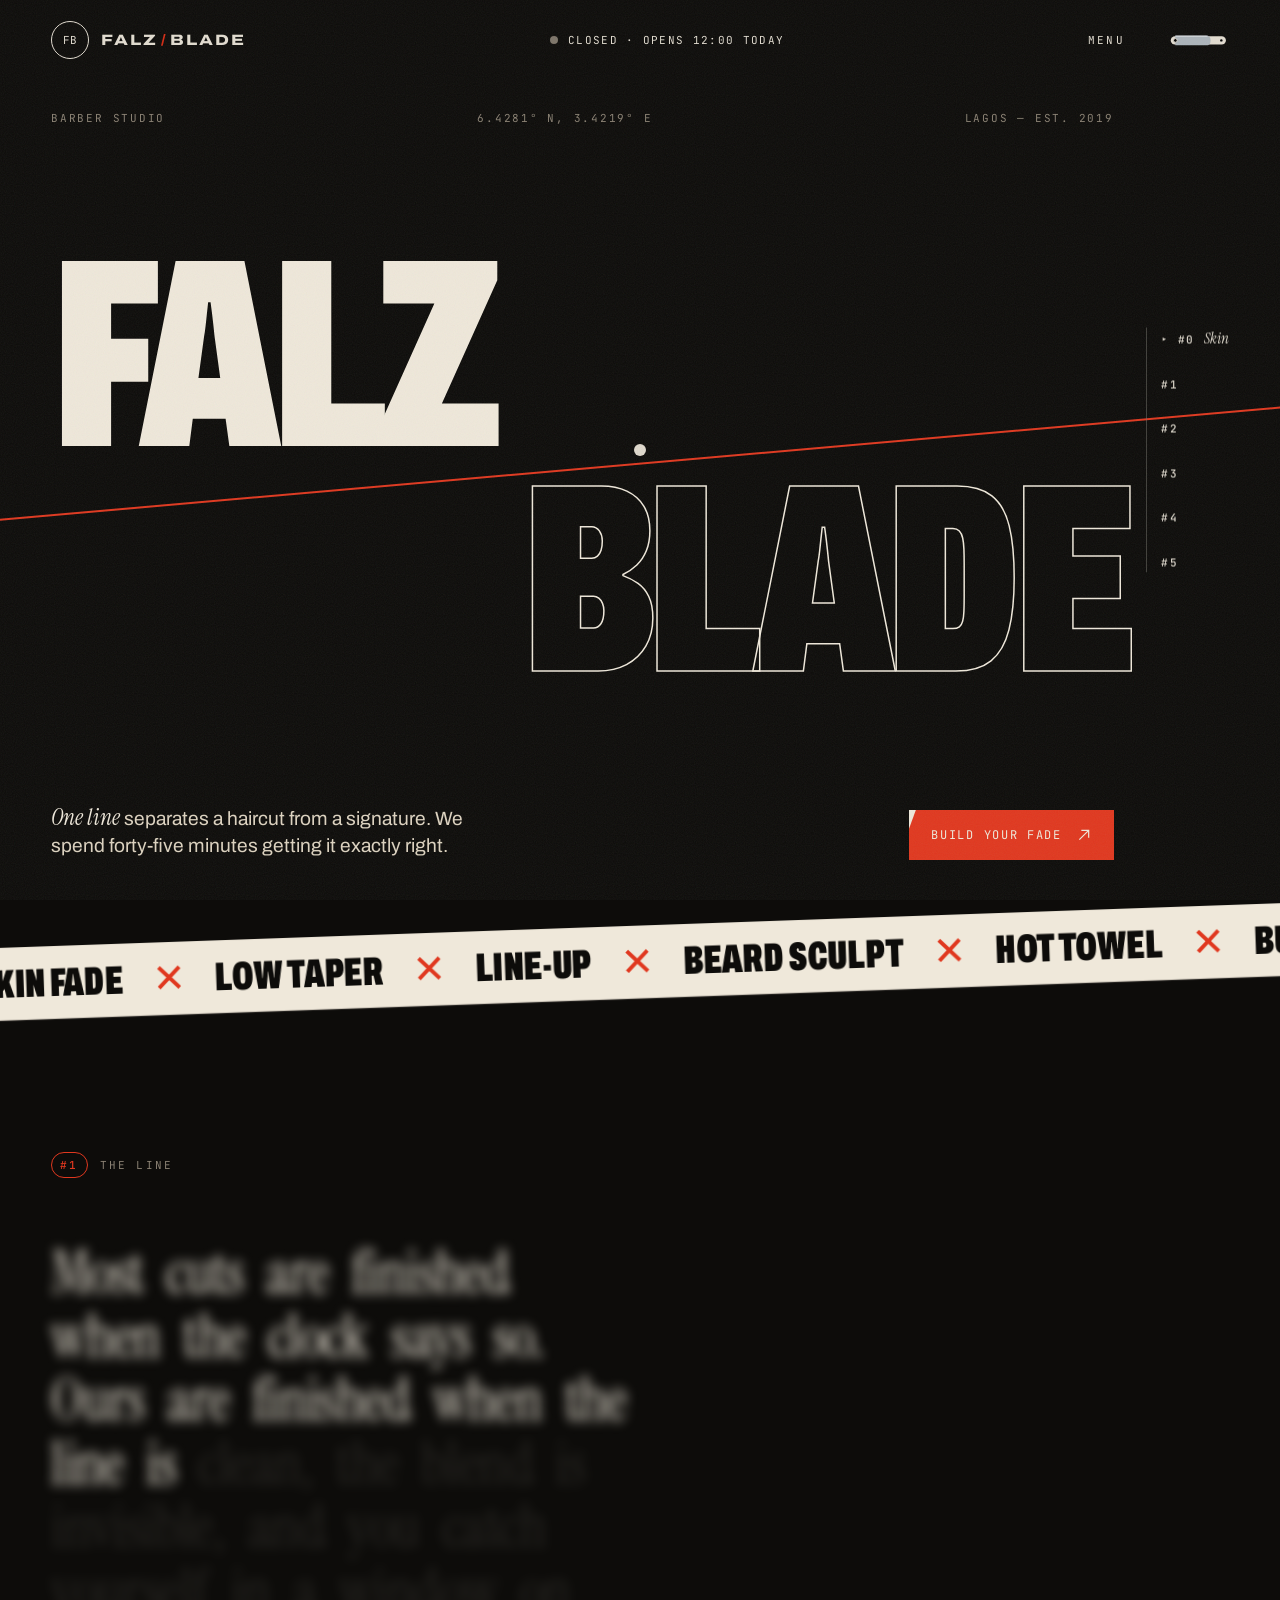
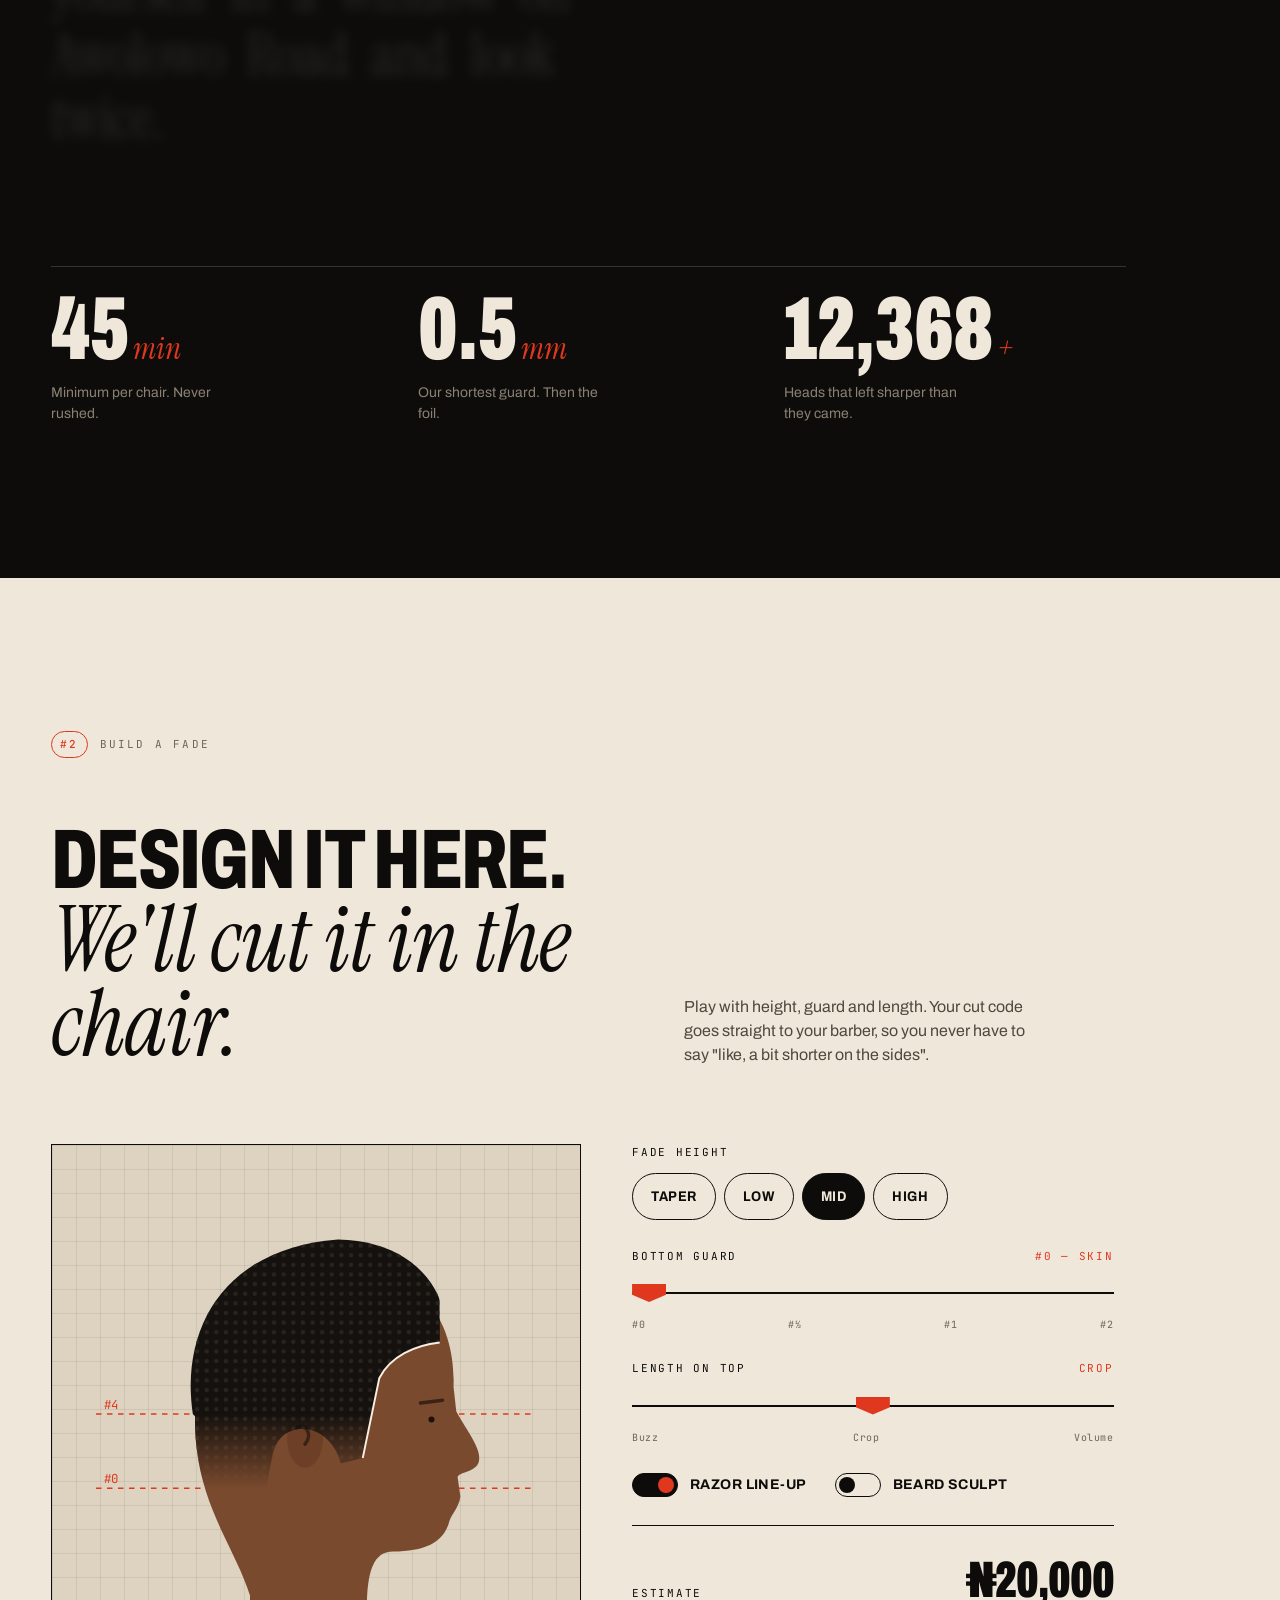
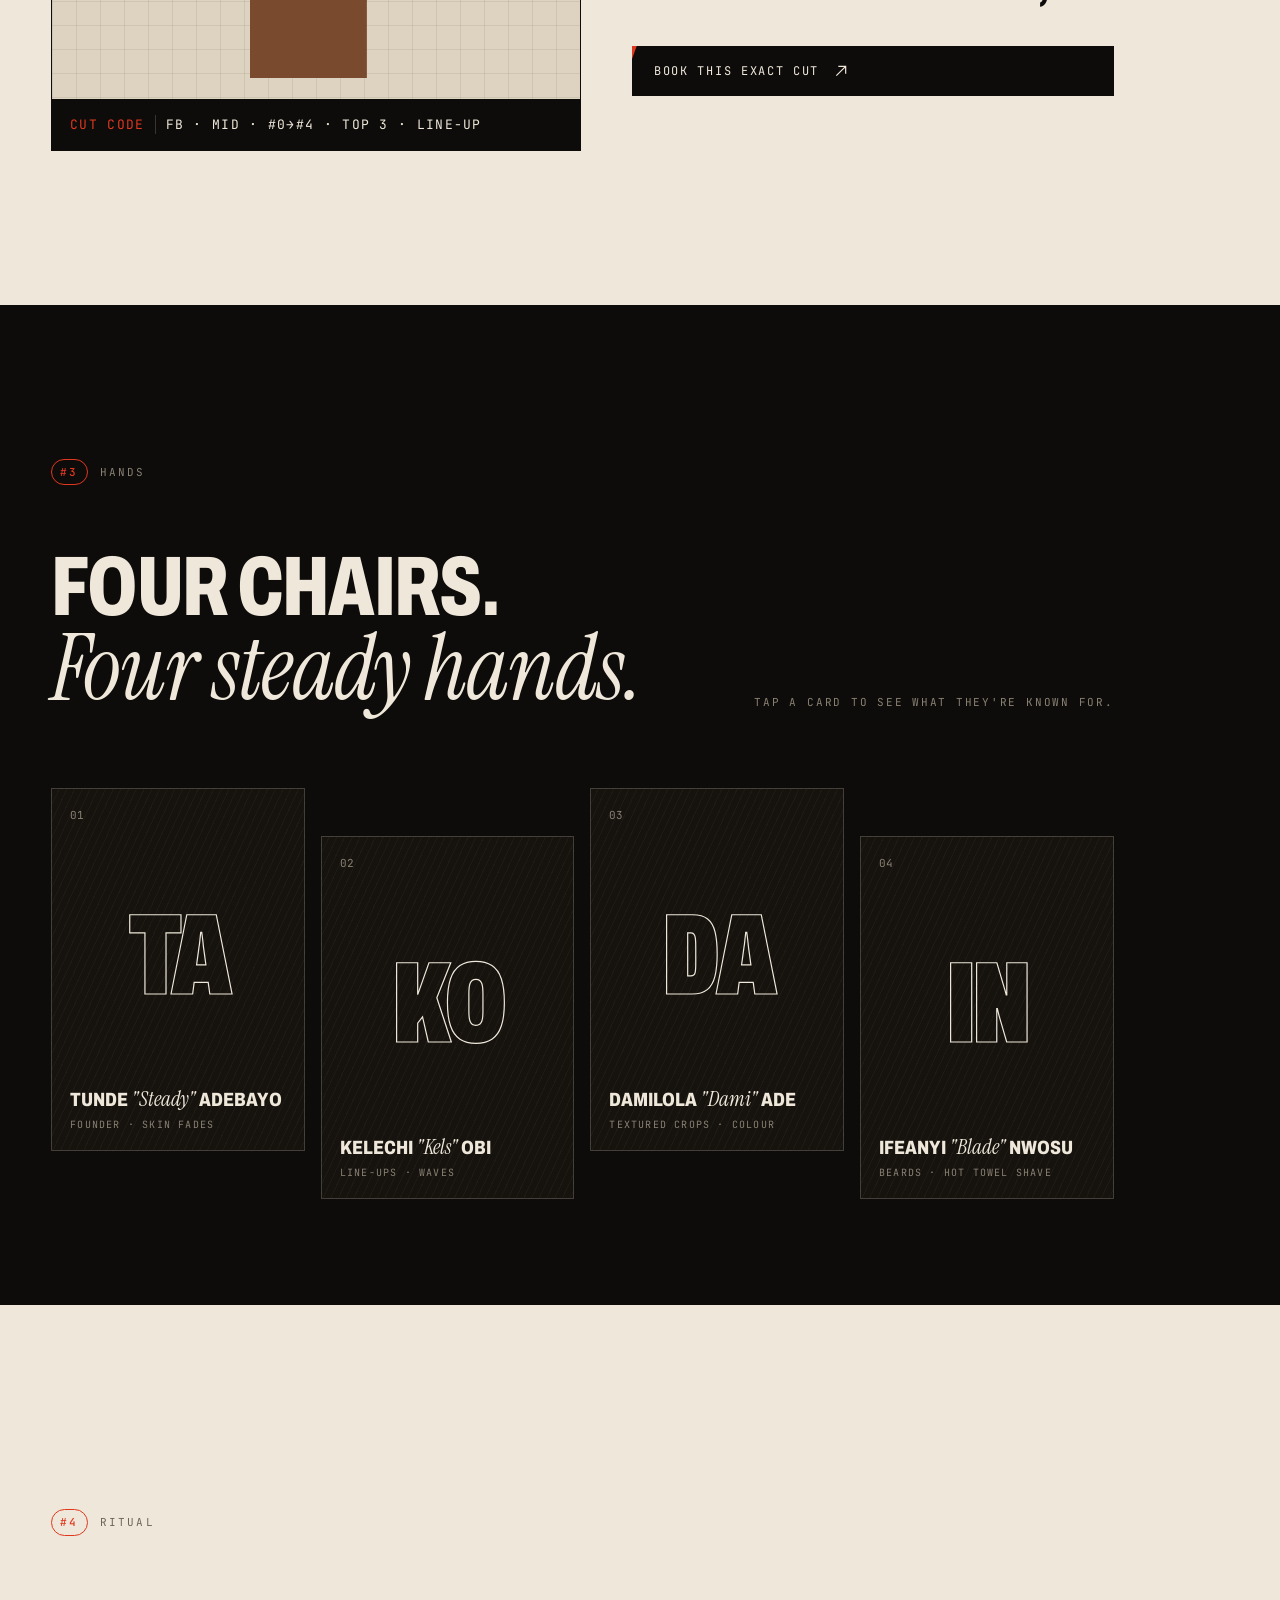
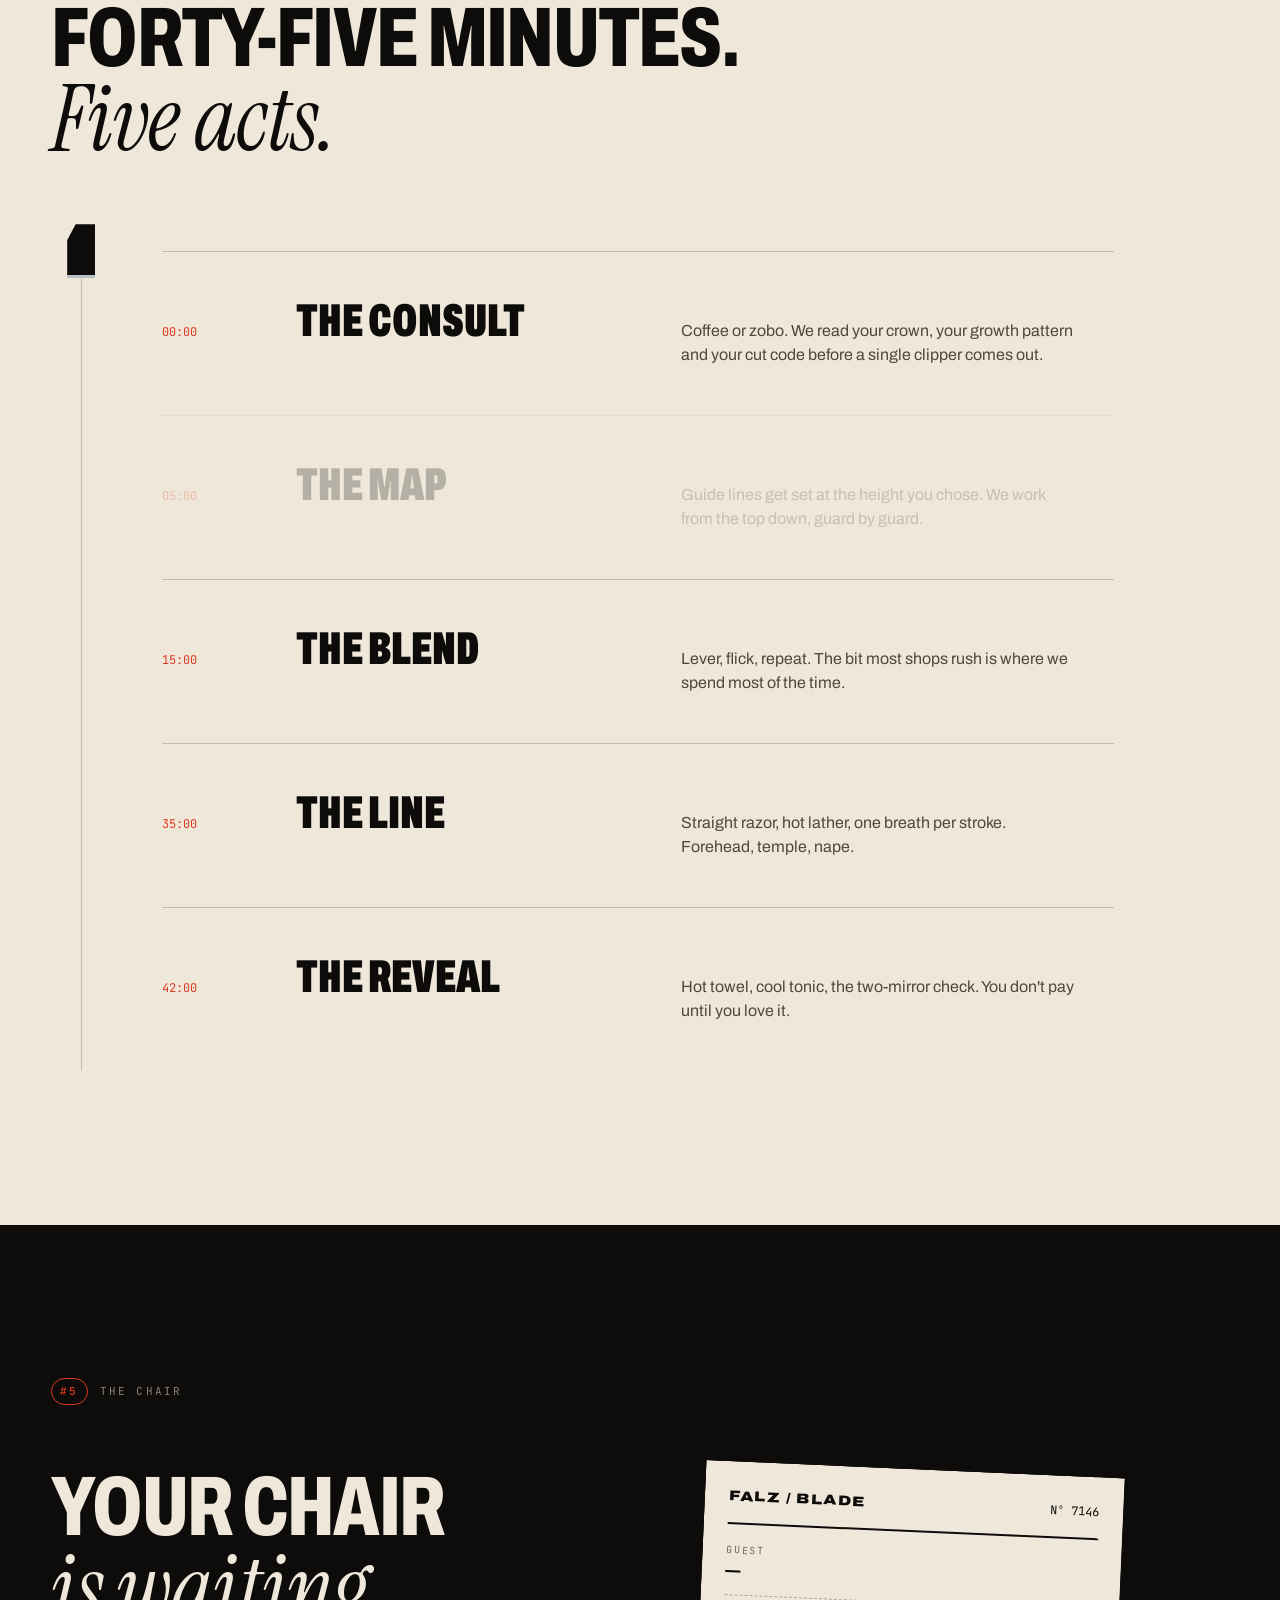
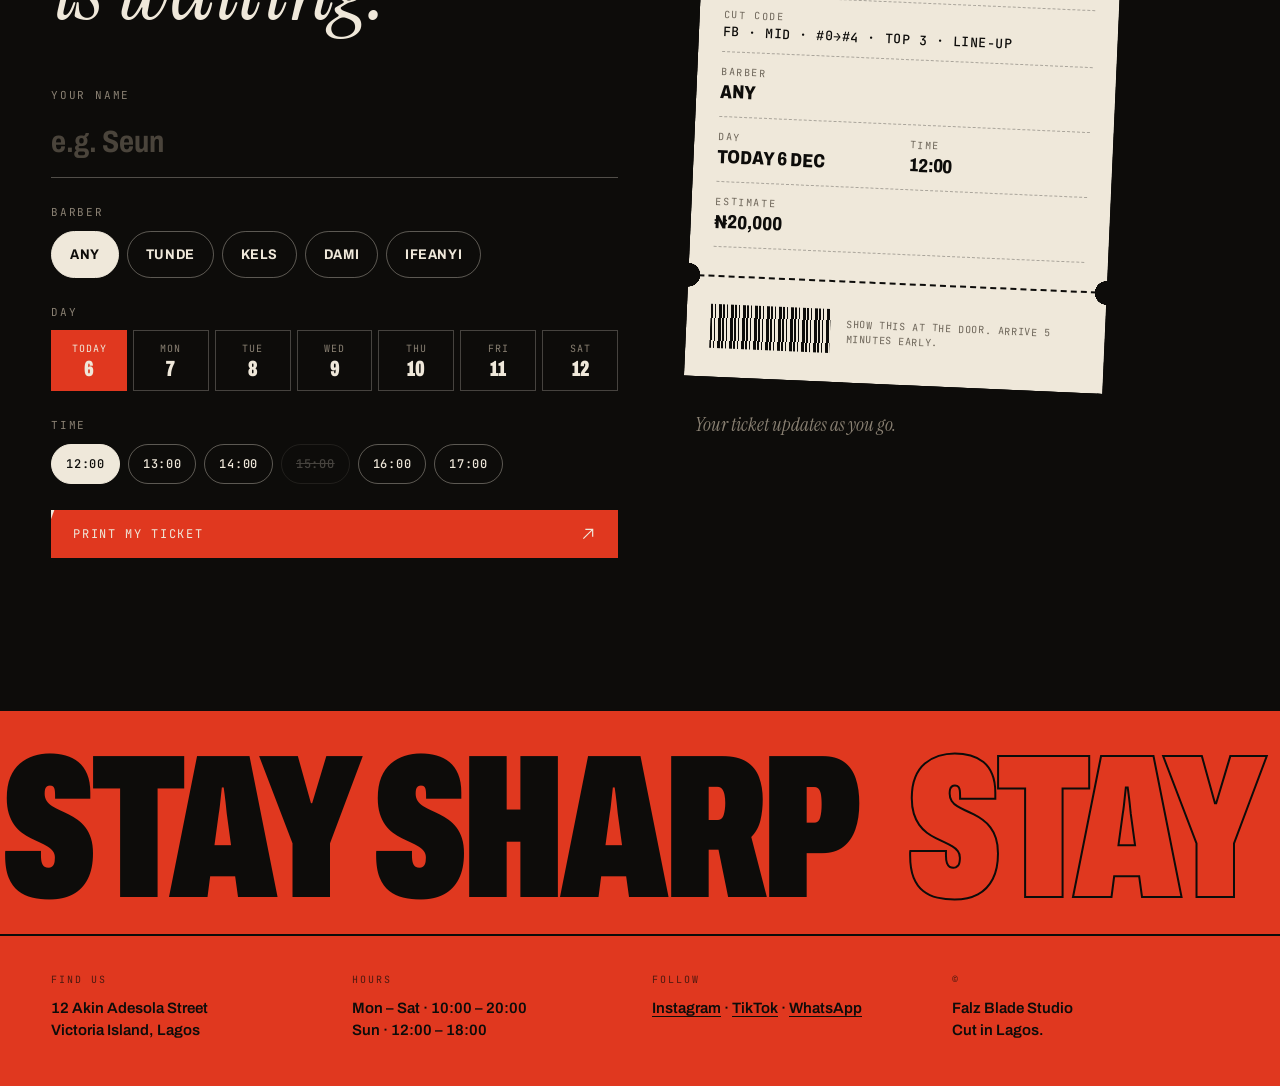
==== index.html @ 7166c614 "Build Falz Blade barber studio site Razor-toggle menu, guard-dial section nav, cursor-following slas" ====
<!doctype html>
<html lang="en">
<head>
  <meta charset="utf-8" />
  <meta name="viewport" content="width=device-width, initial-scale=1" />
  <title>Falz Blade — Lagos Barber Studio</title>
  <meta name="description" content="Falz Blade — a Lagos barber studio. Build your fade, pick your barber, take the chair." />
  <meta name="theme-color" content="#0d0c0a" />
  <link rel="preconnect" href="https://fonts.googleapis.com" />
  <link rel="preconnect" href="https://fonts.gstatic.com" crossorigin />
  <link href="https://fonts.googleapis.com/css2?family=Archivo:ital,wdth,wght@0,62..125,100..900;1,62..125,100..900&family=Instrument+Serif:ital@0;1&family=JetBrains+Mono:wght@400;500&display=swap" rel="stylesheet" />
  <link rel="stylesheet" href="styles.css" />
</head>
<body>

  <!-- ===== Intro: the razor opens the page ===== -->
  <div class="intro" aria-hidden="true">
    <div class="intro__half intro__half--top"></div>
    <div class="intro__half intro__half--bottom"></div>
    <div class="intro__line"></div>
    <div class="intro__count">#<span>0</span></div>
  </div>

  <!-- custom cursor -->
  <div class="cursor" aria-hidden="true"><span></span></div>

  <!-- ===== NAV 1: brand + razor toggle ===== -->
  <header class="topbar">
    <a href="#top" class="brand" aria-label="Falz Blade home">
      <span class="brand__mark">FB</span>
      <span class="brand__word">Falz<i>/</i>Blade</span>
    </a>

    <div class="status" id="chairStatus" aria-live="polite">
      <span class="status__dot"></span>
      <span class="status__text">Checking the chairs…</span>
    </div>

    <button class="razor" id="razorBtn" aria-expanded="false" aria-controls="menu" aria-label="Open menu">
      <span class="razor__label">Menu</span>
      <svg class="razor__svg" viewBox="0 0 120 40" aria-hidden="true">
        <!-- handle -->
        <g class="razor__handle">
          <rect x="44" y="15" width="72" height="11" rx="5.5" />
          <circle cx="110" cy="20.5" r="1.6" class="razor__rivet" />
        </g>
        <!-- blade pivots on the pin at (50,20.5) -->
        <g class="razor__blade">
          <path d="M50 14 L10 14 Q4 14 4 20.5 Q4 27 10 27 L50 27 Z" />
          <line x1="8" y1="26" x2="50" y2="26" class="razor__edge" />
        </g>
        <circle cx="50" cy="20.5" r="2.4" class="razor__pin" />
      </svg>
    </button>
  </header>

  <!-- ===== NAV 2: the guard dial rail ===== -->
  <nav class="dial" aria-label="Section guide">
    <div class="dial__track"><div class="dial__fill"></div></div>
    <ol>
      <li><a href="#top" data-guard="0"><b>#0</b><em>Skin</em></a></li>
      <li><a href="#line" data-guard="1"><b>#1</b><em>The line</em></a></li>
      <li><a href="#builder" data-guard="2"><b>#2</b><em>Build a fade</em></a></li>
      <li><a href="#barbers" data-guard="3"><b>#3</b><em>Hands</em></a></li>
      <li><a href="#ritual" data-guard="4"><b>#4</b><em>Ritual</em></a></li>
      <li><a href="#book" data-guard="5"><b>#5</b><em>The chair</em></a></li>
    </ol>
  </nav>

  <!-- ===== Full-screen menu ===== -->
  <div class="menu" id="menu" aria-hidden="true">
    <div class="menu__pole" aria-hidden="true"></div>
    <ul class="menu__list">
      <li><a href="#top"><span class="menu__g">#0</span><span class="menu__t">Studio</span><span class="menu__d">Where it starts</span></a></li>
      <li><a href="#line"><span class="menu__g">#1</span><span class="menu__t">The line</span><span class="menu__d">What we believe</span></a></li>
      <li><a href="#builder"><span class="menu__g">#2</span><span class="menu__t">Build a fade</span><span class="menu__d">Design yours</span></a></li>
      <li><a href="#barbers"><span class="menu__g">#3</span><span class="menu__t">Barbers</span><span class="menu__d">Steady hands</span></a></li>
      <li><a href="#ritual"><span class="menu__g">#4</span><span class="menu__t">Ritual</span><span class="menu__d">45 minutes, five acts</span></a></li>
      <li><a href="#book"><span class="menu__g">#5</span><span class="menu__t">Take the chair</span><span class="menu__d">Book now</span></a></li>
    </ul>
    <div class="menu__foot">
      <p>12 Akin Adesola St, Victoria Island, Lagos</p>
      <p>Mon–Sat 10:00–20:00 · Sun 12:00–18:00</p>
      <p class="menu__social"><a href="#">Instagram</a><a href="#">TikTok</a><a href="#">WhatsApp</a></p>
    </div>
  </div>

  <main id="top">

    <!-- ===== #0 HERO — the slashed title ===== -->
    <section class="hero" data-section="0">
      <div class="hero__meta">
        <span>Barber studio</span>
        <span>6.4281° N, 3.4219° E</span>
        <span>Lagos — Est. 2019</span>
      </div>

      <h1 class="slash" id="slash" aria-label="Falz Blade">
        <span class="slash__layer slash__layer--a" aria-hidden="true"><span>FALZ</span><span>BLADE</span></span>
        <span class="slash__layer slash__layer--b" aria-hidden="true"><span>FALZ</span><span>BLADE</span></span>
        <svg class="slash__cut" preserveAspectRatio="none" viewBox="0 0 100 100" aria-hidden="true">
          <line id="cutLine" x1="0" y1="62" x2="100" y2="38" vector-effect="non-scaling-stroke" />
        </svg>
      </h1>

      <div class="hero__bottom">
        <p class="hero__lede">
          <em>One line</em> separates a haircut from a signature.
          We spend forty-five minutes getting it exactly right.
        </p>
        <a href="#builder" class="btn btn--blood">
          <span>Build your fade</span>
          <svg viewBox="0 0 24 24" aria-hidden="true"><path d="M5 19 19 5M8 5h11v11" /></svg>
        </a>
      </div>

      <div class="hero__scroll" aria-hidden="true">
        <span>Scroll to fade</span>
        <i></i>
      </div>
    </section>

    <!-- barber-pole ticker -->
    <div class="ticker" aria-hidden="true">
      <div class="ticker__row">
        <span>Skin fade</span><b>✕</b><span>Low taper</span><b>✕</b><span>Line-up</span><b>✕</b><span>Beard sculpt</span><b>✕</b><span>Hot towel</span><b>✕</b><span>Burst fade</span><b>✕</b><span>Waves</span><b>✕</b>
        <span>Skin fade</span><b>✕</b><span>Low taper</span><b>✕</b><span>Line-up</span><b>✕</b><span>Beard sculpt</span><b>✕</b><span>Hot towel</span><b>✕</b><span>Burst fade</span><b>✕</b><span>Waves</span><b>✕</b>
      </div>
    </div>

    <!-- ===== #1 MANIFESTO — words sharpen as you scroll ===== -->
    <section class="line" id="line" data-section="1">
      <div class="sec-tag"><b>#1</b> The line</div>
      <p class="sharpen" id="sharpen">
        Most cuts are finished when the clock says so. Ours are finished when the line is clean, the blend is invisible, and you catch yourself in a window on Awolowo Road and look twice.
      </p>

      <div class="stats">
        <div class="stat"><span class="stat__n" data-count="45">0</span><span class="stat__u">min</span><p>Minimum per chair. Never rushed.</p></div>
        <div class="stat"><span class="stat__n" data-count="0.5" data-dec="1">0</span><span class="stat__u">mm</span><p>Our shortest guard. Then the foil.</p></div>
        <div class="stat"><span class="stat__n" data-count="12400">0</span><span class="stat__u">+</span><p>Heads that left sharper than they came.</p></div>
      </div>
    </section>

    <!-- ===== #2 FADE BUILDER ===== -->
    <section class="builder" id="builder" data-section="2">
      <div class="sec-tag sec-tag--dark"><b>#2</b> Build a fade</div>
      <div class="builder__head">
        <h2>Design it here.<br /><em>We'll cut it in the chair.</em></h2>
        <p>Play with height, guard and length. Your cut code goes straight to your barber, so you never have to say "like, a bit shorter on the sides".</p>
      </div>

      <div class="builder__grid">
        <div class="builder__stage">
          <svg class="headsvg" id="headSvg" viewBox="0 0 320 360" role="img" aria-label="Side profile preview of your fade">
            <defs>
              <clipPath id="headClip">
                <path id="headPath" d="M112 360 L112 300 C100 262 72 232 72 172 C72 104 124 62 186 62 C238 62 262 104 260 148 L262 166 C268 178 282 194 278 204 C274 211 264 210 263 214 L265 228 C264 236 259 240 257 246 C253 262 238 268 216 268 C202 268 197 282 197 310 L197 360 Z" />
              </clipPath>
              <clipPath id="hairZone">
                <path id="hairZonePath" d="M0 0 L250 0 L250 116 C232 118 214 126 206 142 L194 200 L178 204 C170 172 132 170 128 200 L118 252 L0 252 Z" />
              </clipPath>
              <linearGradient id="fadeGrad" gradientUnits="userSpaceOnUse" x1="0" x2="0" y1="240" y2="170">
                <stop id="fadeLo" offset="0" stop-color="#14110e" stop-opacity="0" />
                <stop offset="1" stop-color="#14110e" stop-opacity="1" />
              </linearGradient>
              <pattern id="curl" width="7" height="7" patternUnits="userSpaceOnUse">
                <circle cx="3.5" cy="3.5" r="1.6" fill="#2a241e" />
              </pattern>
              <mask id="fadeMask">
                <rect width="320" height="360" fill="url(#fadeMaskGrad)" />
              </mask>
              <linearGradient id="fadeMaskGrad" gradientUnits="userSpaceOnUse" x1="0" x2="0" y1="240" y2="170">
                <stop id="maskLo" offset="0" stop-color="#fff" stop-opacity="0" />
                <stop offset="1" stop-color="#fff" stop-opacity="1" />
              </linearGradient>
            </defs>

            <!-- guide lines -->
            <g class="guides">
              <line x1="0" y1="240" x2="320" y2="240" id="guideLo" />
              <line x1="0" y1="170" x2="320" y2="170" id="guideHi" />
              <text x="6" y="236" id="guideLoTxt">#0</text>
              <text x="6" y="166" id="guideHiTxt">#4</text>
            </g>

            <!-- skin -->
            <path d="M112 360 L112 300 C100 262 72 232 72 172 C72 104 124 62 186 62 C238 62 262 104 260 148 L262 166 C268 178 282 194 278 204 C274 211 264 210 263 214 L265 228 C264 236 259 240 257 246 C253 262 238 268 216 268 C202 268 197 282 197 310 L197 360 Z" class="skin" />
            <ellipse cx="152" cy="186" rx="13" ry="21" class="ear" />
            <path d="M146 178 C152 174 158 182 152 190" class="ear-in" />
            <path d="M236 160 L252 158" class="brow" />
            <circle cx="244" cy="172" r="2.2" class="eye" />

            <!-- hair: scalp layer + top volume, both faded -->
            <g id="hairGroup" mask="url(#fadeMask)">
              <g clip-path="url(#hairZone)">
                <g clip-path="url(#headClip)">
                  <rect width="320" height="360" fill="#14110e" />
                  <rect width="320" height="360" fill="url(#curl)" />
                </g>
                <path id="topVol" d="" fill="#14110e" />
                <path id="topVolTex" d="" fill="url(#curl)" />
              </g>
            </g>
            <path id="lineUp" d="M250 116 C232 118 214 126 206 142 L194 200" class="lineup" />
          </svg>

          <div class="code" id="cutCode" aria-live="polite">FB · MID · #0→#4 · TOP 3 · LINE-UP</div>
        </div>

        <form class="controls" id="builderForm" onsubmit="return false">
          <fieldset>
            <legend>Fade height</legend>
            <div class="chips" role="radiogroup">
              <label><input type="radio" name="height" value="taper" /><span>Taper</span></label>
              <label><input type="radio" name="height" value="low" /><span>Low</span></label>
              <label><input type="radio" name="height" value="mid" checked /><span>Mid</span></label>
              <label><input type="radio" name="height" value="high" /><span>High</span></label>
            </div>
          </fieldset>

          <fieldset>
            <legend>Bottom guard <output id="guardOut">#0 — skin</output></legend>
            <input type="range" id="guard" min="0" max="3" step="1" value="0" />
            <div class="ticks"><span>#0</span><span>#½</span><span>#1</span><span>#2</span></div>
          </fieldset>

          <fieldset>
            <legend>Length on top <output id="topOut">3</output></legend>
            <input type="range" id="topLen" min="0" max="6" step="1" value="3" />
            <div class="ticks"><span>Buzz</span><span></span><span></span><span>Crop</span><span></span><span></span><span>Volume</span></div>
          </fieldset>

          <fieldset class="toggles">
            <label class="switch"><input type="checkbox" id="lineup" checked /><span></span>Razor line-up</label>
            <label class="switch"><input type="checkbox" id="beard" /><span></span>Beard sculpt</label>
          </fieldset>

          <div class="price">
            <span>Estimate</span>
            <strong id="price">₦18,000</strong>
          </div>

          <a href="#book" class="btn btn--ink" id="useCut">
            <span>Book this exact cut</span>
            <svg viewBox="0 0 24 24" aria-hidden="true"><path d="M5 19 19 5M8 5h11v11" /></svg>
          </a>
        </form>
      </div>
    </section>

    <!-- ===== #3 BARBERS ===== -->
    <section class="barbers" id="barbers" data-section="3">
      <div class="sec-tag"><b>#3</b> Hands</div>
      <div class="barbers__head">
        <h2>Four chairs.<br /><em>Four steady hands.</em></h2>
        <p>Tap a card to see what they're known for.</p>
      </div>

      <div class="cards">
        <button class="card" data-barber="Tunde">
          <span class="card__inner">
            <span class="card__front">
              <span class="card__no">01</span>
              <span class="card__mono">TA</span>
              <span class="card__name">Tunde <i>"Steady"</i> Adebayo</span>
              <span class="card__role">Founder · Skin fades</span>
            </span>
            <span class="card__back">
              <span class="card__q">"The fade lives in the last two millimetres."</span>
              <span class="bars">
                <span><i>Precision</i><b style="--v:.98"></b></span>
                <span><i>Speed</i><b style="--v:.62"></b></span>
                <span><i>Gist</i><b style="--v:.85"></b></span>
              </span>
              <span class="card__role">Since 2011 · Ikeja → V.I.</span>
            </span>
          </span>
        </button>

        <button class="card" data-barber="Kelechi">
          <span class="card__inner">
            <span class="card__front">
              <span class="card__no">02</span>
              <span class="card__mono">KO</span>
              <span class="card__name">Kelechi <i>"Kels"</i> Obi</span>
              <span class="card__role">Line-ups · Waves</span>
            </span>
            <span class="card__back">
              <span class="card__q">"A line-up is geometry with feelings."</span>
              <span class="bars">
                <span><i>Precision</i><b style="--v:.94"></b></span>
                <span><i>Speed</i><b style="--v:.8"></b></span>
                <span><i>Gist</i><b style="--v:.7"></b></span>
              </span>
              <span class="card__role">Since 2015 · Enugu-born</span>
            </span>
          </span>
        </button>

        <button class="card" data-barber="Dami">
          <span class="card__inner">
            <span class="card__front">
              <span class="card__no">03</span>
              <span class="card__mono">DA</span>
              <span class="card__name">Damilola <i>"Dami"</i> Ade</span>
              <span class="card__role">Textured crops · Colour</span>
            </span>
            <span class="card__back">
              <span class="card__q">"Your hair already knows what it wants."</span>
              <span class="bars">
                <span><i>Precision</i><b style="--v:.88"></b></span>
                <span><i>Speed</i><b style="--v:.74"></b></span>
                <span><i>Gist</i><b style="--v:.96"></b></span>
              </span>
              <span class="card__role">Since 2017 · Ex-London</span>
            </span>
          </span>
        </button>

        <button class="card" data-barber="Ifeanyi">
          <span class="card__inner">
            <span class="card__front">
              <span class="card__no">04</span>
              <span class="card__mono">IN</span>
              <span class="card__name">Ifeanyi <i>"Blade"</i> Nwosu</span>
              <span class="card__role">Beards · Hot towel shave</span>
            </span>
            <span class="card__back">
              <span class="card__q">"Straight razor, steady breath, no rush."</span>
              <span class="bars">
                <span><i>Precision</i><b style="--v:.92"></b></span>
                <span><i>Speed</i><b style="--v:.55"></b></span>
                <span><i>Gist</i><b style="--v:.78"></b></span>
              </span>
              <span class="card__role">Since 2013 · Shave specialist</span>
            </span>
          </span>
        </button>
      </div>
    </section>

    <!-- ===== #4 RITUAL — the blade draws down the page ===== -->
    <section class="ritual" id="ritual" data-section="4">
      <div class="sec-tag sec-tag--dark"><b>#4</b> Ritual</div>
      <h2 class="ritual__title">Forty-five minutes.<br /><em>Five acts.</em></h2>

      <div class="ritual__wrap">
        <div class="ritual__rail"><div class="ritual__blade" id="ritualBlade"></div></div>
        <ol class="acts">
          <li class="act"><span class="act__t">00:00</span><h3>The consult</h3><p>Coffee or zobo. We read your crown, your growth pattern and your cut code before a single clipper comes out.</p></li>
          <li class="act"><span class="act__t">05:00</span><h3>The map</h3><p>Guide lines get set at the height you chose. We work from the top down, guard by guard.</p></li>
          <li class="act"><span class="act__t">15:00</span><h3>The blend</h3><p>Lever, flick, repeat. The bit most shops rush is where we spend most of the time.</p></li>
          <li class="act"><span class="act__t">35:00</span><h3>The line</h3><p>Straight razor, hot lather, one breath per stroke. Forehead, temple, nape.</p></li>
          <li class="act"><span class="act__t">42:00</span><h3>The reveal</h3><p>Hot towel, cool tonic, the two-mirror check. You don't pay until you love it.</p></li>
        </ol>
      </div>
    </section>

    <!-- ===== #5 BOOK — the ticket ===== -->
    <section class="book" id="book" data-section="5">
      <div class="sec-tag"><b>#5</b> The chair</div>
      <div class="book__grid">
        <div class="book__form">
          <h2>Your chair<br /><em>is waiting.</em></h2>

          <form id="bookForm" novalidate>
            <label class="field">
              <span>Your name</span>
              <input type="text" id="bName" placeholder="e.g. Seun" autocomplete="name" required />
            </label>

            <div class="field">
              <span>Barber</span>
              <div class="chips chips--light" id="bBarber">
                <label><input type="radio" name="barber" value="Any" checked /><span>Any</span></label>
                <label><input type="radio" name="barber" value="Tunde" /><span>Tunde</span></label>
                <label><input type="radio" name="barber" value="Kelechi" /><span>Kels</span></label>
                <label><input type="radio" name="barber" value="Dami" /><span>Dami</span></label>
                <label><input type="radio" name="barber" value="Ifeanyi" /><span>Ifeanyi</span></label>
              </div>
            </div>

            <div class="field">
              <span>Day</span>
              <div class="days" id="bDays"></div>
            </div>

            <div class="field">
              <span>Time</span>
              <div class="chips chips--light chips--time" id="bTimes"></div>
            </div>

            <button type="submit" class="btn btn--blood btn--wide">
              <span>Print my ticket</span>
              <svg viewBox="0 0 24 24" aria-hidden="true"><path d="M5 19 19 5M8 5h11v11" /></svg>
            </button>
          </form>
        </div>

        <div class="ticket-wrap">
          <div class="ticket" id="ticket">
            <div class="ticket__top">
              <span class="ticket__brand">FALZ / BLADE</span>
              <span class="ticket__no" id="tNo">Nº 0000</span>
            </div>
            <div class="ticket__row"><span>Guest</span><b id="tName">—</b></div>
            <div class="ticket__row"><span>Cut code</span><b id="tCode">FB · MID · #0→#4 · TOP 3 · LINE-UP</b></div>
            <div class="ticket__row"><span>Barber</span><b id="tBarber">Any</b></div>
            <div class="ticket__row ticket__row--split">
              <div><span>Day</span><b id="tDay">—</b></div>
              <div><span>Time</span><b id="tTime">—</b></div>
            </div>
            <div class="ticket__row"><span>Estimate</span><b id="tPrice">₦18,000</b></div>
            <div class="ticket__perf"></div>
            <div class="ticket__stub">
              <div class="barcode" aria-hidden="true"></div>
              <span>Show this at the door. Arrive 5 minutes early.</span>
            </div>
            <div class="ticket__stamp" id="tStamp">Booked</div>
          </div>
          <p class="ticket__note" id="tNote">Your ticket updates as you go.</p>
        </div>
      </div>
    </section>
  </main>

  <!-- ===== Footer ===== -->
  <footer class="foot">
    <div class="foot__big" aria-hidden="true">
      <div class="foot__row"><span>STAY SHARP</span><span>STAY SHARP</span><span>STAY SHARP</span><span>STAY SHARP</span></div>
    </div>
    <div class="foot__grid">
      <div>
        <span class="foot__k">Find us</span>
        <p>12 Akin Adesola Street<br />Victoria Island, Lagos</p>
      </div>
      <div>
        <span class="foot__k">Hours</span>
        <p>Mon – Sat · 10:00 – 20:00<br />Sun · 12:00 – 18:00</p>
      </div>
      <div>
        <span class="foot__k">Follow</span>
        <p><a href="#">Instagram</a> · <a href="#">TikTok</a> · <a href="#">WhatsApp</a></p>
      </div>
      <div>
        <span class="foot__k">©</span>
        <p>Falz Blade Studio<br />Cut in Lagos.</p>
      </div>
    </div>
  </footer>

  <script src="script.js"></script>
</body>
</html>
---- styles.css ----
/* ==========================================================
   FALZ / BLADE — Lagos barber studio
   Concept: the site is a fade. Sections are clipper guards
   #0 → #5. Nav = a straight razor that opens + a guard dial.
   ========================================================== */

:root {
  --ink: #0d0c0a;
  --ink-2: #16130f;
  --ink-3: #221d17;
  --bone: #efe8da;
  --bone-2: #ddd3c0;
  --mute: #8a8173;
  --blood: #e0381f;
  --blood-2: #b52812;
  --steel: #b9c0c4;
  --pole-blue: #1f3fd1;

  --f-display: "Archivo", "Arial Narrow", system-ui, sans-serif;
  --f-serif: "Instrument Serif", Georgia, serif;
  --f-mono: "JetBrains Mono", ui-monospace, monospace;

  --gutter: clamp(16px, 4vw, 56px);
  --ease: cubic-bezier(.2, .8, .1, 1);
  --ease-snap: cubic-bezier(.7, 0, .2, 1);
}

*,
*::before,
*::after { box-sizing: border-box; }

html { scroll-behavior: smooth; -webkit-text-size-adjust: 100%; }
body {
  margin: 0;
  background: var(--ink);
  color: var(--bone);
  font-family: var(--f-display);
  font-variation-settings: "wdth" 100;
  line-height: 1.5;
  overflow-x: hidden;
  -webkit-font-smoothing: antialiased;
}
body.locked { overflow: hidden; }
a { color: inherit; }
h1, h2, h3, p { margin: 0; }
em { font-family: var(--f-serif); font-style: italic; font-weight: 400; }
::selection { background: var(--blood); color: var(--bone); }

/* film grain over everything */
body::after {
  content: "";
  position: fixed; inset: 0;
  pointer-events: none;
  z-index: 200;
  opacity: .07;
  background-image: url("data:image/svg+xml,%3Csvg xmlns='http://www.w3.org/2000/svg' width='160' height='160'%3E%3Cfilter id='n'%3E%3CfeTurbulence type='fractalNoise' baseFrequency='.9' numOctaves='2' stitchTiles='stitch'/%3E%3C/filter%3E%3Crect width='100%25' height='100%25' filter='url(%23n)'/%3E%3C/svg%3E");
}

/* ---------- intro ---------- */
.intro { position: fixed; inset: 0; z-index: 300; pointer-events: none; animation: introGone 0s 4s forwards; }
@keyframes introGone { to { visibility: hidden; } }
.intro__half {
  position: absolute; left: 0; right: 0; height: 50.5%;
  background: var(--ink);
  transition: transform 1s var(--ease-snap) .15s;
}
.intro__half--top { top: 0; }
.intro__half--bottom { bottom: 0; }
.intro__line {
  position: absolute; top: 50%; left: 0; height: 1px; width: 100%;
  background: var(--blood);
  transform-origin: left;
  transform: scaleX(0);
  animation: introLine .7s var(--ease-snap) forwards;
}
.intro__count {
  position: absolute; left: 50%; top: 50%;
  transform: translate(-50%, -140%);
  font-family: var(--f-mono); font-size: 13px; letter-spacing: .2em; color: var(--mute);
}
@keyframes introLine { to { transform: scaleX(1); } }
body.ready .intro__half--top { transform: translateY(-101%); }
body.ready .intro__half--bottom { transform: translateY(101%); }
body.ready .intro__line { opacity: 0; transition: opacity .3s .1s; }
body.ready .intro__count { opacity: 0; transition: opacity .2s; }
body.ready .intro { visibility: hidden; transition: visibility 0s 1.3s; }

/* ---------- cursor ---------- */
.cursor {
  position: fixed; left: 0; top: 0; z-index: 250;
  pointer-events: none;
  width: 0; height: 0;
  mix-blend-mode: difference;
}
.cursor span {
  position: absolute; left: -6px; top: -6px;
  width: 12px; height: 12px; border-radius: 50%;
  background: var(--bone);
  transition: width .3s var(--ease), height .3s var(--ease), left .3s var(--ease), top .3s var(--ease), border-radius .3s var(--ease), transform .3s var(--ease);
}
.cursor.is-link span { width: 54px; height: 2px; left: -27px; top: -1px; border-radius: 0; transform: rotate(-24deg); }
@media (hover: none), (pointer: coarse) { .cursor { display: none; } }
@media (hover: hover) and (pointer: fine) { body.has-cursor, body.has-cursor a, body.has-cursor button, body.has-cursor label { cursor: none; } }

/* ---------- topbar ---------- */
.topbar {
  position: fixed; top: 0; left: 0; right: 0; z-index: 120;
  display: flex; align-items: center; justify-content: space-between; gap: 16px;
  padding: 18px var(--gutter);
  mix-blend-mode: difference;
  color: var(--bone);
}
.brand { display: flex; align-items: center; gap: 12px; text-decoration: none; }
.brand__mark {
  display: grid; place-items: center;
  width: 38px; height: 38px;
  border: 1px solid currentColor; border-radius: 50%;
  font-family: var(--f-mono); font-size: 11px; letter-spacing: .05em;
}
.brand__word {
  font-weight: 800; font-size: 15px; letter-spacing: .14em; text-transform: uppercase;
  font-variation-settings: "wdth" 125;
}
.brand__word i { font-style: normal; color: var(--blood); padding: 0 2px; }

.status {
  display: flex; align-items: center; gap: 10px;
  font-family: var(--f-mono); font-size: 11px; letter-spacing: .12em; text-transform: uppercase;
}
.status__dot { width: 8px; height: 8px; border-radius: 50%; background: var(--mute); }
.status.is-open .status__dot { background: #3ddc84; box-shadow: 0 0 0 0 rgba(61,220,132,.6); animation: pulse 2s infinite; }
@keyframes pulse { 70% { box-shadow: 0 0 0 10px rgba(61,220,132,0); } 100% { box-shadow: 0 0 0 0 rgba(61,220,132,0); } }

/* the razor toggle */
.razor {
  display: flex; align-items: center; gap: 12px;
  background: none; border: 0; padding: 6px 0; color: inherit; cursor: pointer;
  font: inherit;
}
.razor__label {
  font-family: var(--f-mono); font-size: 11px; letter-spacing: .2em; text-transform: uppercase;
  position: relative; overflow: hidden; display: inline-block; height: 1.5em; line-height: 1.5em;
}
.razor__label::after { content: "Close"; position: absolute; left: 0; top: 100%; }
.razor__label, .razor__label::after { transition: transform .5s var(--ease); }
.razor[aria-expanded="true"] .razor__label { color: transparent; }
.razor[aria-expanded="true"] .razor__label::after { transform: translateY(-100%); color: var(--bone); }
.razor__svg { width: 92px; height: 32px; overflow: visible; }
.razor__handle rect { fill: currentColor; }
.razor__rivet { fill: var(--ink); }
.razor__pin { fill: var(--ink); stroke: currentColor; stroke-width: 1.2; }
.razor__blade path { fill: var(--steel); }
.razor__edge { stroke: #fff; stroke-width: 1; opacity: .9; }
.razor__blade {
  transform-box: view-box;
  transform-origin: 50px 20.5px;
  transform: rotate(180deg); /* closed: blade folded into the handle */
  transition: transform .8s var(--ease-snap);
}
.razor:hover .razor__blade { transform: rotate(150deg); }
.razor[aria-expanded="true"] .razor__blade { transform: rotate(0deg); }
.razor[aria-expanded="true"] .razor__blade path { fill: var(--blood); }

/* ---------- the guard dial ---------- */
.dial {
  position: fixed; right: var(--gutter); top: 50%; z-index: 110;
  transform: translateY(-50%);
  display: flex; gap: 14px;
  mix-blend-mode: difference;
}
.dial__track { position: relative; width: 1px; background: rgba(239,232,218,.25); }
.dial__fill { position: absolute; left: -1px; top: 0; width: 3px; height: 0; background: var(--bone); transition: height .15s linear; }
.dial ol { list-style: none; margin: 0; padding: 0; display: flex; flex-direction: column; gap: 22px; }
.dial a {
  display: flex; align-items: baseline; gap: 10px;
  text-decoration: none; color: var(--bone);
  font-family: var(--f-mono); font-size: 11px; letter-spacing: .1em;
  opacity: .4; transition: opacity .3s;
}
.dial a b { font-weight: 500; min-width: 22px; }
.dial a em {
  font-family: var(--f-serif); font-size: 15px; letter-spacing: 0;
  max-width: 0; overflow: hidden; white-space: nowrap;
  transition: max-width .5s var(--ease);
}
.dial a:hover, .dial a.is-active { opacity: 1; }
.dial a:hover em, .dial a.is-active em { max-width: 140px; }
.dial a.is-active b::before { content: "▸ "; }

/* ---------- full menu ---------- */
.menu {
  position: fixed; inset: 0; z-index: 115;
  background: var(--blood);
  color: var(--ink);
  display: grid; grid-template-rows: 1fr auto;
  padding: 110px var(--gutter) 28px;
  clip-path: polygon(0 0, 0 0, 0 0, 0 0);
  transition: clip-path .9s var(--ease-snap);
  overflow-y: auto;
}
.menu.is-open { clip-path: polygon(0 0, 100% 0, 100% 100%, 0 100%); }
.menu__pole {
  position: absolute; right: 0; top: 0; bottom: 0; width: clamp(28px, 4vw, 54px);
  background: repeating-linear-gradient(-45deg, var(--bone) 0 18px, var(--blood-2) 18px 36px, var(--bone) 36px 54px, var(--pole-blue) 54px 72px);
  background-size: 100% 102px;
  animation: pole 1.6s linear infinite;
  border-left: 2px solid var(--ink);
}
@keyframes pole { to { background-position: 0 102px; } }
.menu__list { list-style: none; margin: 0; padding: 0; align-self: center; max-width: calc(100% - 60px); }
.menu__list li { border-top: 1px solid rgba(13,12,10,.25); overflow: hidden; }
.menu__list li:last-child { border-bottom: 1px solid rgba(13,12,10,.25); }
.menu__list a {
  display: grid; grid-template-columns: 56px 1fr auto; align-items: center; gap: 12px;
  padding: 8px 0; text-decoration: none;
  transform: translateY(110%);
  transition: transform .7s var(--ease), padding .4s var(--ease);
}
.menu.is-open .menu__list a { transform: none; }
.menu.is-open .menu__list li:nth-child(1) a { transition-delay: .25s; }
.menu.is-open .menu__list li:nth-child(2) a { transition-delay: .3s; }
.menu.is-open .menu__list li:nth-child(3) a { transition-delay: .35s; }
.menu.is-open .menu__list li:nth-child(4) a { transition-delay: .4s; }
.menu.is-open .menu__list li:nth-child(5) a { transition-delay: .45s; }
.menu.is-open .menu__list li:nth-child(6) a { transition-delay: .5s; }
.menu__g { font-family: var(--f-mono); font-size: 13px; }
.menu__t {
  font-size: clamp(34px, 7.2vw, 104px); line-height: 1; font-weight: 900; text-transform: uppercase;
  font-variation-settings: "wdth" 62;
  transition: font-variation-settings .5s var(--ease), letter-spacing .5s var(--ease);
}
.menu__d { font-family: var(--f-serif); font-style: italic; font-size: clamp(15px, 1.6vw, 22px); opacity: 0; transform: translateX(-12px); transition: .4s var(--ease); }
.menu__list a:hover .menu__t { font-variation-settings: "wdth" 125; }
.menu__list a:hover .menu__d { opacity: 1; transform: none; }
.menu__list a:hover { padding-left: 14px; }
.menu__foot {
  display: flex; flex-wrap: wrap; gap: 8px 40px; justify-content: space-between;
  font-family: var(--f-mono); font-size: 11px; letter-spacing: .08em; text-transform: uppercase;
  max-width: calc(100% - 60px);
}
.menu__social { display: flex; gap: 20px; }

/* ---------- shared ---------- */
section { position: relative; padding: clamp(90px, 12vw, 160px) var(--gutter); }
.sec-tag {
  display: inline-flex; align-items: center; gap: 12px;
  font-family: var(--f-mono); font-size: 11px; letter-spacing: .2em; text-transform: uppercase; color: var(--mute);
  margin-bottom: clamp(32px, 5vw, 64px);
}
.sec-tag b { color: var(--blood); font-weight: 500; padding: 4px 8px; border: 1px solid currentColor; border-radius: 99px; }
.sec-tag--dark { color: #6c6458; }
h2 {
  font-size: clamp(40px, 6.6vw, 104px); line-height: .92; font-weight: 800; letter-spacing: -.02em;
  font-variation-settings: "wdth" 70;
  text-transform: uppercase;
}
h2 em { text-transform: none; letter-spacing: -.01em; font-size: 1.08em; }

.btn {
  display: inline-flex; align-items: center; gap: 14px;
  padding: 16px 22px; border: 0; border-radius: 0;
  font-family: var(--f-mono); font-size: 12px; letter-spacing: .14em; text-transform: uppercase; text-decoration: none;
  cursor: pointer; position: relative; overflow: hidden; isolation: isolate;
}
.btn svg { width: 16px; height: 16px; fill: none; stroke: currentColor; stroke-width: 1.8; transition: transform .4s var(--ease); }
.btn::before {
  content: ""; position: absolute; inset: 0; z-index: -1;
  transform: translateX(-101%) skewX(-20deg); transform-origin: left;
  transition: transform .5s var(--ease);
}
.btn:hover::before { transform: translateX(0) skewX(0); }
.btn:hover svg { transform: translate(3px, -3px) rotate(45deg); }
.btn--blood { background: var(--blood); color: var(--bone); }
.btn--blood::before { background: var(--bone); }
.btn--blood:hover { color: var(--ink); }
.btn--ink { background: var(--ink); color: var(--bone); }
.btn--ink::before { background: var(--blood); }
.btn--wide { width: 100%; justify-content: space-between; }

/* reveal on scroll */
.rv { opacity: 0; transform: translateY(40px); transition: opacity 1s var(--ease), transform 1s var(--ease); }
.rv.in { opacity: 1; transform: none; }

/* ---------- #0 hero ---------- */
.hero {
  min-height: 100svh;
  display: grid; grid-template-rows: auto 1fr auto;
  padding-top: 110px; padding-bottom: 40px;
  overflow: hidden;
}
.hero__meta {
  display: flex; justify-content: space-between; flex-wrap: wrap; gap: 8px 24px;
  font-family: var(--f-mono); font-size: 11px; letter-spacing: .16em; text-transform: uppercase; color: var(--mute);
  padding-right: clamp(0px, 9vw, 150px);
}

.slash {
  position: relative; align-self: center;
  margin: 4vh 0;
  font-weight: 900; text-transform: uppercase;
  font-size: clamp(84px, 21vw, 360px); line-height: .8; letter-spacing: -.035em;
  font-variation-settings: "wdth" 62;
  --a: 62%; --b: 38%;
  user-select: none;
}
.slash__layer { display: flex; flex-direction: column; }
.slash__layer span:nth-child(2) { align-self: flex-end; padding-right: clamp(0px, 9vw, 150px); }
.slash__layer--a {
  clip-path: polygon(0 0, 100% 0, 100% var(--b), 0 var(--a));
  color: var(--bone);
}
.slash__layer--b {
  position: absolute; inset: 0;
  clip-path: polygon(0 var(--a), 100% var(--b), 100% 100%, 0 100%);
  color: transparent;
  -webkit-text-stroke: 1.5px var(--bone);
  transform: translate(var(--sx, 14px), var(--sy, 10px));
  transition: transform .5s var(--ease);
}
.slash__cut { position: absolute; inset: -2% -6%; width: 112%; height: 104%; overflow: visible; pointer-events: none; }
.slash__cut line { stroke: var(--blood); stroke-width: 2; }
.slash:hover .slash__layer--b { --sx: 26px; --sy: 18px; }

.hero__bottom {
  display: flex; align-items: flex-end; justify-content: space-between; gap: 24px; flex-wrap: wrap;
  padding-right: clamp(0px, 9vw, 150px);
}
.hero__lede { max-width: 420px; font-size: clamp(17px, 1.5vw, 21px); line-height: 1.4; color: var(--bone-2); }
.hero__lede em { color: var(--bone); font-size: 1.2em; }
.hero__scroll {
  position: absolute; left: var(--gutter); bottom: 50%;
  display: none;
}

/* ---------- ticker ---------- */
.ticker {
  overflow: hidden; background: var(--bone); color: var(--ink);
  border-top: 1px solid var(--ink); border-bottom: 1px solid var(--ink);
  transform: rotate(-2deg) scale(1.04);
  margin: 2vw 0 0;
  position: relative; z-index: 2;
}
.ticker__row {
  display: flex; gap: 28px; white-space: nowrap; width: max-content;
  padding: 16px 0;
  animation: tick 28s linear infinite;
  font-weight: 900; text-transform: uppercase; font-size: clamp(22px, 3vw, 40px); line-height: 1;
  font-variation-settings: "wdth" 62;
}
.ticker__row b { color: var(--blood); font-weight: 400; }
@keyframes tick { to { transform: translateX(-50%); } }

/* ---------- #1 manifesto ---------- */
.line { padding-right: clamp(var(--gutter), 12vw, 200px); }
.sharpen {
  font-family: var(--f-serif);
  font-size: clamp(30px, 4.6vw, 72px); line-height: 1.08; letter-spacing: -.01em;
  max-width: 22ch;
}
.sharpen .w {
  display: inline-block;
  filter: blur(var(--bl, 6px));
  opacity: var(--op, .12);
  transition: filter .25s linear, opacity .25s linear;
  margin-right: .22em;
}
.stats {
  display: grid; grid-template-columns: repeat(3, 1fr); gap: 24px;
  margin-top: clamp(60px, 9vw, 120px);
  border-top: 1px solid rgba(239,232,218,.18);
}
.stat { padding-top: 22px; }
.stat__n { font-weight: 900; font-size: clamp(48px, 7vw, 110px); line-height: .9; font-variation-settings: "wdth" 62; }
.stat__u { font-family: var(--f-serif); font-style: italic; font-size: clamp(22px, 2.4vw, 36px); color: var(--blood); margin-left: 4px; }
.stat p { margin-top: 10px; color: var(--mute); font-size: 14px; max-width: 24ch; }

/* ---------- #2 builder ---------- */
.builder { background: var(--bone); color: var(--ink); }
.builder__head {
  display: grid; grid-template-columns: 1.4fr 1fr; gap: 32px; align-items: end;
  padding-right: clamp(0px, 9vw, 150px);
}
.builder__head p { color: #4f483e; max-width: 40ch; }
.builder__grid {
  display: grid; grid-template-columns: 1.1fr 1fr; gap: clamp(24px, 4vw, 64px);
  margin-top: clamp(40px, 6vw, 80px);
  padding-right: clamp(0px, 9vw, 150px);
}
.builder__stage {
  position: relative; background: var(--bone-2);
  border: 1px solid var(--ink);
  display: grid; place-items: center;
  padding: clamp(16px, 3vw, 40px) clamp(16px, 3vw, 40px) 72px;
  background-image: linear-gradient(rgba(13,12,10,.07) 1px, transparent 1px), linear-gradient(90deg, rgba(13,12,10,.07) 1px, transparent 1px);
  background-size: 24px 24px;
}
.headsvg { width: 100%; max-width: 440px; height: auto; overflow: visible; }
.headsvg .skin { fill: #7a4a2e; }
.headsvg .ear { fill: #6c3f26; }
.headsvg .ear-in, .headsvg .brow { fill: none; stroke: #3a2216; stroke-width: 2.5; stroke-linecap: round; }
.headsvg .eye { fill: #1c110b; }
.headsvg .guides line { stroke: var(--blood); stroke-width: 1; stroke-dasharray: 4 4; transition: all .6s var(--ease); }
.headsvg .guides text { font-family: var(--f-mono); font-size: 9px; fill: var(--blood); transition: all .6s var(--ease); }
.headsvg #topVol, .headsvg #topVolTex { transition: d .6s var(--ease); }
.headsvg stop, .headsvg linearGradient { transition: all .6s var(--ease); }
.headsvg .lineup { fill: none; stroke: #f6efe2; stroke-width: 1.4; stroke-dasharray: 220; stroke-dashoffset: 0; transition: stroke-dashoffset .8s var(--ease), opacity .4s; }
.headsvg .lineup.off { stroke-dashoffset: 220; opacity: 0; }
.headsvg .beard { fill: #14110e; transition: opacity .5s var(--ease); }
.code {
  position: absolute; left: 0; right: 0; bottom: 0;
  padding: 16px 18px; background: var(--ink); color: var(--bone);
  font-family: var(--f-mono); font-size: clamp(11px, 1.1vw, 13px); letter-spacing: .1em;
  display: flex; align-items: center; gap: 10px;
}
.code::before { content: "CUT CODE"; color: var(--blood); padding-right: 10px; border-right: 1px solid #3a342b; }

.controls { display: flex; flex-direction: column; gap: 28px; }
fieldset { border: 0; margin: 0; padding: 0; min-width: 0; }
legend {
  display: flex; justify-content: space-between; width: 100%;
  font-family: var(--f-mono); font-size: 11px; letter-spacing: .16em; text-transform: uppercase;
  margin-bottom: 12px; padding: 0;
}
legend output { color: var(--blood); }
.chips { display: flex; flex-wrap: wrap; gap: 8px; }
.chips label { position: relative; }
.chips input { position: absolute; opacity: 0; inset: 0; margin: 0; cursor: pointer; }
.chips span {
  display: inline-block; padding: 12px 18px;
  border: 1px solid var(--ink); border-radius: 99px;
  font-weight: 700; font-size: 14px; text-transform: uppercase; letter-spacing: .04em;
  font-variation-settings: "wdth" 90;
  transition: background .25s, color .25s;
}
.chips input:checked + span { background: var(--ink); color: var(--bone); }
.chips input:focus-visible + span { outline: 2px solid var(--blood); outline-offset: 2px; }
.chips label:hover span { background: rgba(13,12,10,.08); }
.chips label:hover input:checked + span { background: var(--ink); }

input[type="range"] { -webkit-appearance: none; appearance: none; width: 100%; height: 34px; background: transparent; margin: 0; }
input[type="range"]::-webkit-slider-runnable-track { height: 2px; background: var(--ink); }
input[type="range"]::-moz-range-track { height: 2px; background: var(--ink); }
input[type="range"]::-webkit-slider-thumb {
  -webkit-appearance: none; width: 34px; height: 18px; margin-top: -8px;
  background: var(--blood); border: 0; border-radius: 0;
  clip-path: polygon(0 0, 100% 0, 100% 60%, 50% 100%, 0 60%);
}
input[type="range"]::-moz-range-thumb { width: 34px; height: 18px; background: var(--blood); border: 0; border-radius: 0; }
input[type="range"]:focus-visible { outline: 2px solid var(--blood); outline-offset: 4px; }
.ticks { display: flex; justify-content: space-between; font-family: var(--f-mono); font-size: 10px; color: #6c6458; letter-spacing: .06em; }

.toggles { display: flex; flex-wrap: wrap; gap: 14px 28px; }
.switch { display: inline-flex; align-items: center; gap: 12px; font-weight: 700; text-transform: uppercase; font-size: 14px; letter-spacing: .03em; cursor: pointer; position: relative; }
.switch input { position: absolute; opacity: 0; width: 1px; height: 1px; }
.switch span { width: 46px; height: 24px; border: 1px solid var(--ink); border-radius: 99px; position: relative; transition: background .3s; }
.switch span::after { content: ""; position: absolute; top: 3px; left: 3px; width: 16px; height: 16px; border-radius: 50%; background: var(--ink); transition: transform .35s var(--ease), background .3s; }
.switch input:checked + span { background: var(--ink); }
.switch input:checked + span::after { transform: translateX(22px); background: var(--blood); }
.switch input:focus-visible + span { outline: 2px solid var(--blood); outline-offset: 2px; }

.price {
  display: flex; justify-content: space-between; align-items: baseline;
  border-top: 1px solid var(--ink); padding-top: 16px;
  font-family: var(--f-mono); font-size: 11px; letter-spacing: .16em; text-transform: uppercase;
}
.price strong { font-family: var(--f-display); font-size: clamp(36px, 4vw, 56px); letter-spacing: -.02em; font-weight: 900; font-variation-settings: "wdth" 62; }

/* ---------- #3 barbers ---------- */
.barbers__head {
  display: flex; justify-content: space-between; align-items: flex-end; gap: 24px; flex-wrap: wrap;
  padding-right: clamp(0px, 9vw, 150px);
}
.barbers__head p { font-family: var(--f-mono); font-size: 11px; letter-spacing: .16em; text-transform: uppercase; color: var(--mute); }
.cards {
  display: grid; grid-template-columns: repeat(4, 1fr); gap: 16px;
  margin-top: clamp(40px, 6vw, 80px);
  padding-right: clamp(0px, 9vw, 150px);
}
.card {
  background: none; border: 0; padding: 0; color: inherit; font: inherit; text-align: left;
  perspective: 1200px; aspect-ratio: 3 / 4.3; cursor: pointer;
}
.card:nth-child(even) { transform: translateY(48px); }
.card__inner { position: relative; display: block; width: 100%; height: 100%; transform-style: preserve-3d; transition: transform .9s var(--ease); }
.card.is-flipped .card__inner { transform: rotateY(180deg); }
.card__front, .card__back {
  position: absolute; inset: 0; backface-visibility: hidden; -webkit-backface-visibility: hidden;
  display: flex; flex-direction: column; padding: 18px;
  border: 1px solid rgba(239,232,218,.2);
}
.card__front {
  background:
    radial-gradient(circle at 70% 30%, rgba(224,56,31,.0), transparent 60%),
    repeating-linear-gradient(115deg, transparent 0 6px, rgba(239,232,218,.035) 6px 7px),
    var(--ink-2);
  overflow: hidden;
}
.card__front::after {
  content: ""; position: absolute; left: 0; right: 0; bottom: 0; height: 0;
  background: var(--blood); transition: height .6s var(--ease); z-index: 0;
}
.card:hover .card__front::after { height: 100%; }
.card__front > * { position: relative; z-index: 1; }
.card__no { font-family: var(--f-mono); font-size: 11px; color: var(--mute); transition: color .4s; }
.card__mono {
  flex: 1; display: grid; place-items: center;
  font-weight: 900; font-size: clamp(70px, 9vw, 150px); line-height: 1; letter-spacing: -.04em;
  font-variation-settings: "wdth" 62;
  color: transparent; -webkit-text-stroke: 1.2px var(--bone);
  transition: color .5s var(--ease), font-variation-settings .6s var(--ease);
}
.card:hover .card__mono { color: var(--ink); -webkit-text-stroke-color: var(--ink); font-variation-settings: "wdth" 125; }
.card:hover .card__no { color: var(--ink); }
.card__name { font-weight: 800; font-size: clamp(17px, 1.5vw, 22px); line-height: 1.1; text-transform: uppercase; font-variation-settings: "wdth" 80; }
.card__name i { font-family: var(--f-serif); font-weight: 400; text-transform: none; font-size: 1.1em; }
.card__role { margin-top: 6px; font-family: var(--f-mono); font-size: 10px; letter-spacing: .12em; text-transform: uppercase; color: var(--mute); }
.card:hover .card__role { color: var(--ink); }
.card__back { background: var(--bone); color: var(--ink); transform: rotateY(180deg); justify-content: space-between; }
.card__back .card__role { color: #6c6458; }
.card__q { font-family: var(--f-serif); font-size: clamp(22px, 2.1vw, 32px); line-height: 1.08; }
.bars { display: flex; flex-direction: column; gap: 10px; }
.bars > span { display: grid; grid-template-columns: 74px 1fr; align-items: center; gap: 10px; }
.bars i { font-style: normal; font-family: var(--f-mono); font-size: 10px; letter-spacing: .1em; text-transform: uppercase; }
.bars b { height: 6px; background: rgba(13,12,10,.12); position: relative; }
.bars b::after { content: ""; position: absolute; left: 0; top: 0; bottom: 0; width: calc(var(--v) * 100%); background: var(--ink); transform-origin: left; transform: scaleX(0); transition: transform 1s var(--ease) .35s; }
.card.is-flipped .bars b::after { transform: scaleX(1); }

/* ---------- #4 ritual ---------- */
.ritual { background: var(--bone); color: var(--ink); padding-top: clamp(140px, 16vw, 220px); }
.ritual__wrap {
  position: relative; display: grid; grid-template-columns: 60px 1fr; gap: clamp(16px, 4vw, 60px);
  margin-top: clamp(50px, 7vw, 100px);
  padding-right: clamp(0px, 9vw, 150px);
}
.ritual__rail { position: relative; }
.ritual__rail::before { content: ""; position: absolute; left: 50%; top: 0; bottom: 0; width: 1px; background: rgba(13,12,10,.2); }
.ritual__rail::after { content: ""; position: absolute; left: 50%; top: 0; width: 2px; margin-left: -.5px; height: var(--p, 0%); background: var(--blood); }
.ritual__blade {
  position: absolute; left: 50%; top: var(--p, 0%);
  width: 28px; height: 54px; margin-left: -14px; margin-top: -27px;
  background: var(--ink);
  clip-path: polygon(30% 0, 100% 0, 100% 100%, 0 100%, 0 30%);
  z-index: 1;
}
.ritual__blade::after { content: ""; position: absolute; left: 0; right: 0; bottom: 0; height: 3px; background: var(--steel); }
.acts { list-style: none; margin: 0; padding: 0; }
.act {
  display: grid; grid-template-columns: 110px 1fr 1.2fr; gap: 24px; align-items: baseline;
  padding: clamp(28px, 4vw, 48px) 0;
  border-top: 1px solid rgba(13,12,10,.2);
  opacity: .25; transition: opacity .6s var(--ease);
}
.act.on { opacity: 1; }
.act__t { font-family: var(--f-mono); font-size: 12px; color: var(--blood); }
.act h3 { font-size: clamp(28px, 3.6vw, 56px); line-height: .95; font-weight: 900; text-transform: uppercase; font-variation-settings: "wdth" 62; }
.act p { color: #4f483e; max-width: 44ch; }

/* ---------- #5 booking ---------- */
.book { background: var(--ink); }
.book__grid {
  display: grid; grid-template-columns: 1.15fr .85fr; gap: clamp(32px, 6vw, 96px); align-items: start;
  padding-right: clamp(0px, 9vw, 150px);
}
.book__form h2 { margin-bottom: clamp(32px, 5vw, 56px); }
#bookForm { display: flex; flex-direction: column; gap: 26px; }
.field > span { display: block; font-family: var(--f-mono); font-size: 11px; letter-spacing: .16em; text-transform: uppercase; color: var(--mute); margin-bottom: 10px; }
.field input[type="text"] {
  width: 100%; background: transparent; border: 0; border-bottom: 1px solid rgba(239,232,218,.3);
  color: var(--bone); font: inherit; font-size: clamp(22px, 2.4vw, 32px); font-weight: 700; padding: 6px 0 12px;
  font-variation-settings: "wdth" 80;
  transition: border-color .3s;
}
.field input[type="text"]::placeholder { color: #4a443b; }
.field input[type="text"]:focus { outline: 0; border-color: var(--blood); }
.chips--light span { border-color: rgba(239,232,218,.35); }
.chips--light input:checked + span { background: var(--bone); color: var(--ink); border-color: var(--bone); }
.chips--light label:hover span { background: rgba(239,232,218,.08); }
.chips--light label:hover input:checked + span { background: var(--bone); }
.chips--time span { font-family: var(--f-mono); font-weight: 500; font-size: 12px; letter-spacing: .06em; padding: 10px 14px; }
.chips--time input:disabled + span { opacity: .25; text-decoration: line-through; }
.days { display: grid; grid-template-columns: repeat(7, 1fr); gap: 6px; }
.day { position: relative; }
.day input { position: absolute; opacity: 0; inset: 0; margin: 0; cursor: pointer; }
.day span {
  display: flex; flex-direction: column; align-items: center; gap: 2px;
  padding: 10px 0; border: 1px solid rgba(239,232,218,.25);
  transition: background .25s, color .25s;
}
.day small { font-family: var(--f-mono); font-size: 10px; letter-spacing: .1em; text-transform: uppercase; color: var(--mute); }
.day strong { font-size: 22px; font-weight: 900; font-variation-settings: "wdth" 62; line-height: 1; }
.day input:checked + span { background: var(--blood); border-color: var(--blood); }
.day input:checked + span small { color: var(--bone); }
.day input:focus-visible + span { outline: 2px solid var(--bone); outline-offset: 2px; }

.ticket-wrap { position: sticky; top: 110px; }
.ticket {
  position: relative;
  background: var(--bone); color: var(--ink);
  padding: 24px 24px 20px;
  transform: rotate(2.5deg);
  transition: transform .8s var(--ease);
  -webkit-mask:
    radial-gradient(circle 12px at 0 calc(100% - 101px), transparent 98%, #000) top left / 51% 100% no-repeat,
    radial-gradient(circle 12px at 100% calc(100% - 101px), transparent 98%, #000) top right / 51% 100% no-repeat;
          mask:
    radial-gradient(circle 12px at 0 calc(100% - 101px), transparent 98%, #000) top left / 51% 100% no-repeat,
    radial-gradient(circle 12px at 100% calc(100% - 101px), transparent 98%, #000) top right / 51% 100% no-repeat;
  box-shadow: 0 30px 60px rgba(0,0,0,.4);
}
.ticket:hover { transform: rotate(0); }
.ticket.printed { animation: print .9s var(--ease); }
@keyframes print {
  0% { transform: rotate(2.5deg) translateY(0); }
  30% { transform: rotate(-1deg) translateY(-24px) scale(1.02); }
  100% { transform: rotate(0) translateY(0); }
}
.ticket__top {
  display: flex; justify-content: space-between; align-items: center;
  padding-bottom: 16px; margin-bottom: 6px; border-bottom: 2px solid var(--ink);
}
.ticket__brand { font-weight: 900; letter-spacing: .1em; font-variation-settings: "wdth" 125; font-size: 14px; }
.ticket__no { font-family: var(--f-mono); font-size: 12px; }
.ticket__row { padding: 12px 0; border-bottom: 1px dashed rgba(13,12,10,.3); }
.ticket__row span { display: block; font-family: var(--f-mono); font-size: 10px; letter-spacing: .16em; text-transform: uppercase; color: #6c6458; }
.ticket__row b { display: block; font-size: 19px; font-weight: 800; font-variation-settings: "wdth" 80; text-transform: uppercase; line-height: 1.2; margin-top: 2px; word-break: break-word; }
#tCode { font-family: var(--f-mono); font-size: 13px; font-weight: 500; letter-spacing: .04em; }
.ticket__row--split { display: grid; grid-template-columns: 1fr 1fr; gap: 12px; }
.ticket__perf { height: 30px; border-bottom: 2px dashed var(--ink); margin: 0 -24px 0; }
.ticket__stub { height: 80px; display: flex; gap: 16px; align-items: center; padding-top: 18px; font-family: var(--f-mono); font-size: 10px; letter-spacing: .06em; text-transform: uppercase; color: #6c6458; }
.barcode { flex: 0 0 120px; height: 44px; background: repeating-linear-gradient(90deg, var(--ink) 0 2px, transparent 2px 4px, var(--ink) 4px 5px, transparent 5px 8px, var(--ink) 8px 11px, transparent 11px 12px); }
.ticket__stamp {
  position: absolute; right: 18px; top: 46%;
  padding: 8px 16px; border: 3px solid var(--blood); color: var(--blood);
  font-weight: 900; font-size: 28px; text-transform: uppercase; letter-spacing: .08em; font-variation-settings: "wdth" 70;
  transform: rotate(-14deg) scale(2.2); opacity: 0;
  transition: transform .45s cubic-bezier(.5,1.8,.5,1), opacity .2s;
  pointer-events: none; mix-blend-mode: multiply;
}
.ticket.printed .ticket__stamp { opacity: .9; transform: rotate(-14deg) scale(1); }
.ticket__note { margin-top: 26px; font-family: var(--f-serif); font-style: italic; font-size: 19px; color: var(--mute); }
.ticket__note.ok { color: var(--bone); }
.field.err input[type="text"] { border-color: var(--blood); }

/* ---------- footer ---------- */
.foot { background: var(--blood); color: var(--ink); overflow: hidden; }
.foot__big { overflow: hidden; border-bottom: 2px solid var(--ink); }
.foot__row {
  display: flex; width: max-content; gap: 4vw;
  animation: tick 22s linear infinite;
  font-weight: 900; font-size: clamp(80px, 16vw, 260px); line-height: .9; text-transform: uppercase; letter-spacing: -.03em;
  font-variation-settings: "wdth" 62;
  padding: 2vw 0 1vw;
}
.foot__row span:nth-child(even) { color: transparent; -webkit-text-stroke: 2px var(--ink); }
.foot__grid {
  display: grid; grid-template-columns: repeat(4, 1fr); gap: 24px;
  padding: 36px var(--gutter) 44px;
}
.foot__k { display: block; font-family: var(--f-mono); font-size: 10px; letter-spacing: .2em; text-transform: uppercase; margin-bottom: 10px; opacity: .7; }
.foot p { font-weight: 600; font-size: 15px; }
.foot a { text-decoration-thickness: 1px; text-underline-offset: 3px; }

/* ---------- responsive ---------- */
@media (max-width: 1100px) {
  .dial { display: none; }
  .hero__meta, .hero__bottom, .slash__layer span:nth-child(2), .builder__head, .builder__grid,
  .barbers__head, .cards, .ritual__wrap, .book__grid { padding-right: 0; }
  .cards { grid-template-columns: repeat(2, 1fr); }
}
@media (max-width: 860px) {
  .builder__head, .builder__grid, .book__grid { grid-template-columns: 1fr; }
  .ticket-wrap { position: relative; top: 0; }
  .act { grid-template-columns: 1fr; gap: 8px; }
  .stats { grid-template-columns: 1fr; gap: 0; }
  .stat { padding: 22px 0; border-bottom: 1px solid rgba(239,232,218,.12); }
  .foot__grid { grid-template-columns: 1fr 1fr; }
}
@media (max-width: 640px) {
  .status { display: none; }
  .brand__word { font-size: 13px; letter-spacing: .1em; }
  .razor__svg { width: 76px; }
  .cards { grid-template-columns: 1fr 1fr; gap: 10px; }
  .card { aspect-ratio: 3 / 4.6; }
  .card:nth-child(even) { transform: translateY(28px); }
  .card__front, .card__back { padding: 12px; }
  .card__q { font-size: 18px; }
  .bars > span { grid-template-columns: 1fr; gap: 4px; }
  .ritual__wrap { grid-template-columns: 28px 1fr; }
  .ritual__blade { width: 18px; height: 36px; margin-left: -9px; margin-top: -18px; }
  .days { grid-template-columns: repeat(4, 1fr); }
  .menu__list a { grid-template-columns: 38px 1fr; }
  .menu__d { display: none; }
  .ticket { transform: rotate(1deg); }
}

@media (prefers-reduced-motion: reduce) {
  *, *::before, *::after { animation-duration: .01ms !important; animation-iteration-count: 1 !important; transition-duration: .01ms !important; scroll-behavior: auto !important; }
  .sharpen .w { filter: none !important; opacity: 1 !important; }
}

/* ---------- fixes ---------- */
main, .foot { overflow-x: clip; }
body.locked .topbar { mix-blend-mode: normal; color: var(--ink); }
body.locked .brand__word i { color: var(--bone); }
body.locked .status__text { color: var(--ink); }
body.locked .razor__rivet, body.locked .razor__pin { fill: var(--blood); }
body.locked .razor[aria-expanded="true"] .razor__blade path { fill: var(--bone); }
body.locked .razor[aria-expanded="true"] .razor__label::after { color: var(--ink); }
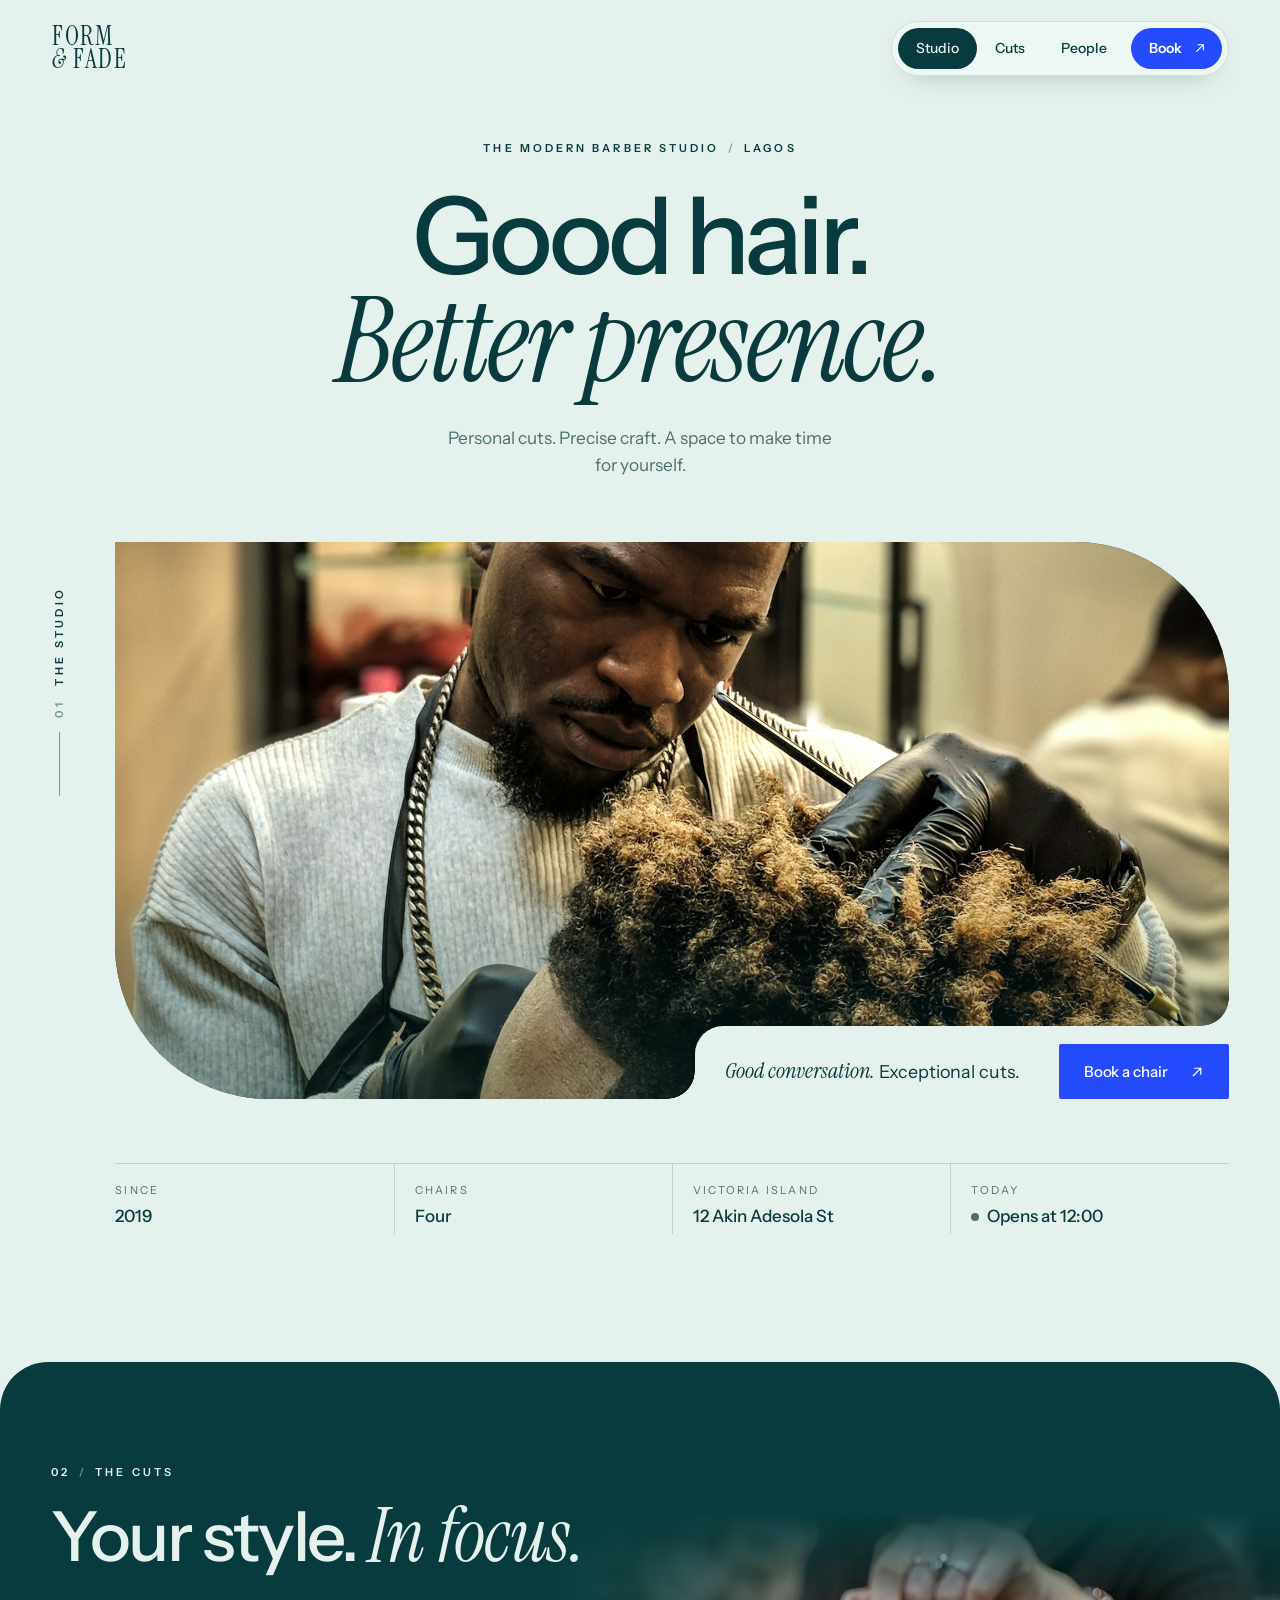
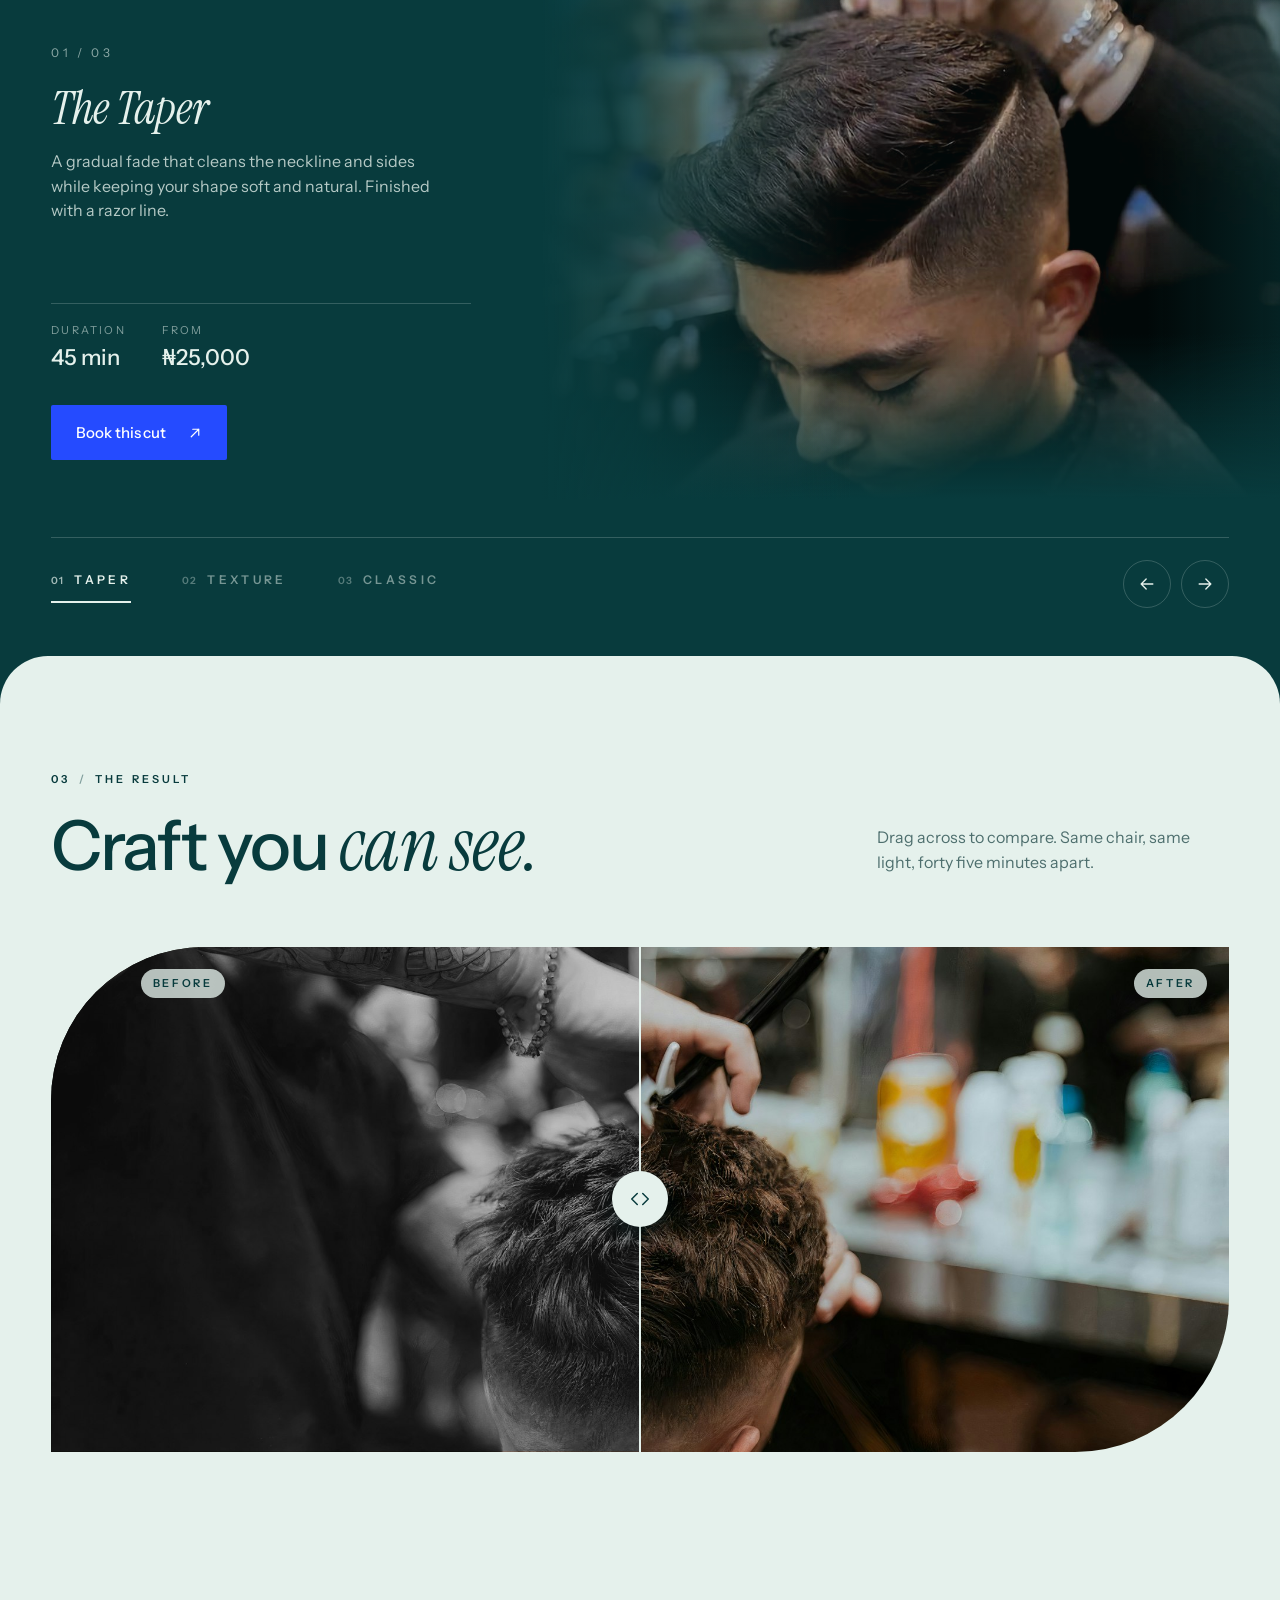
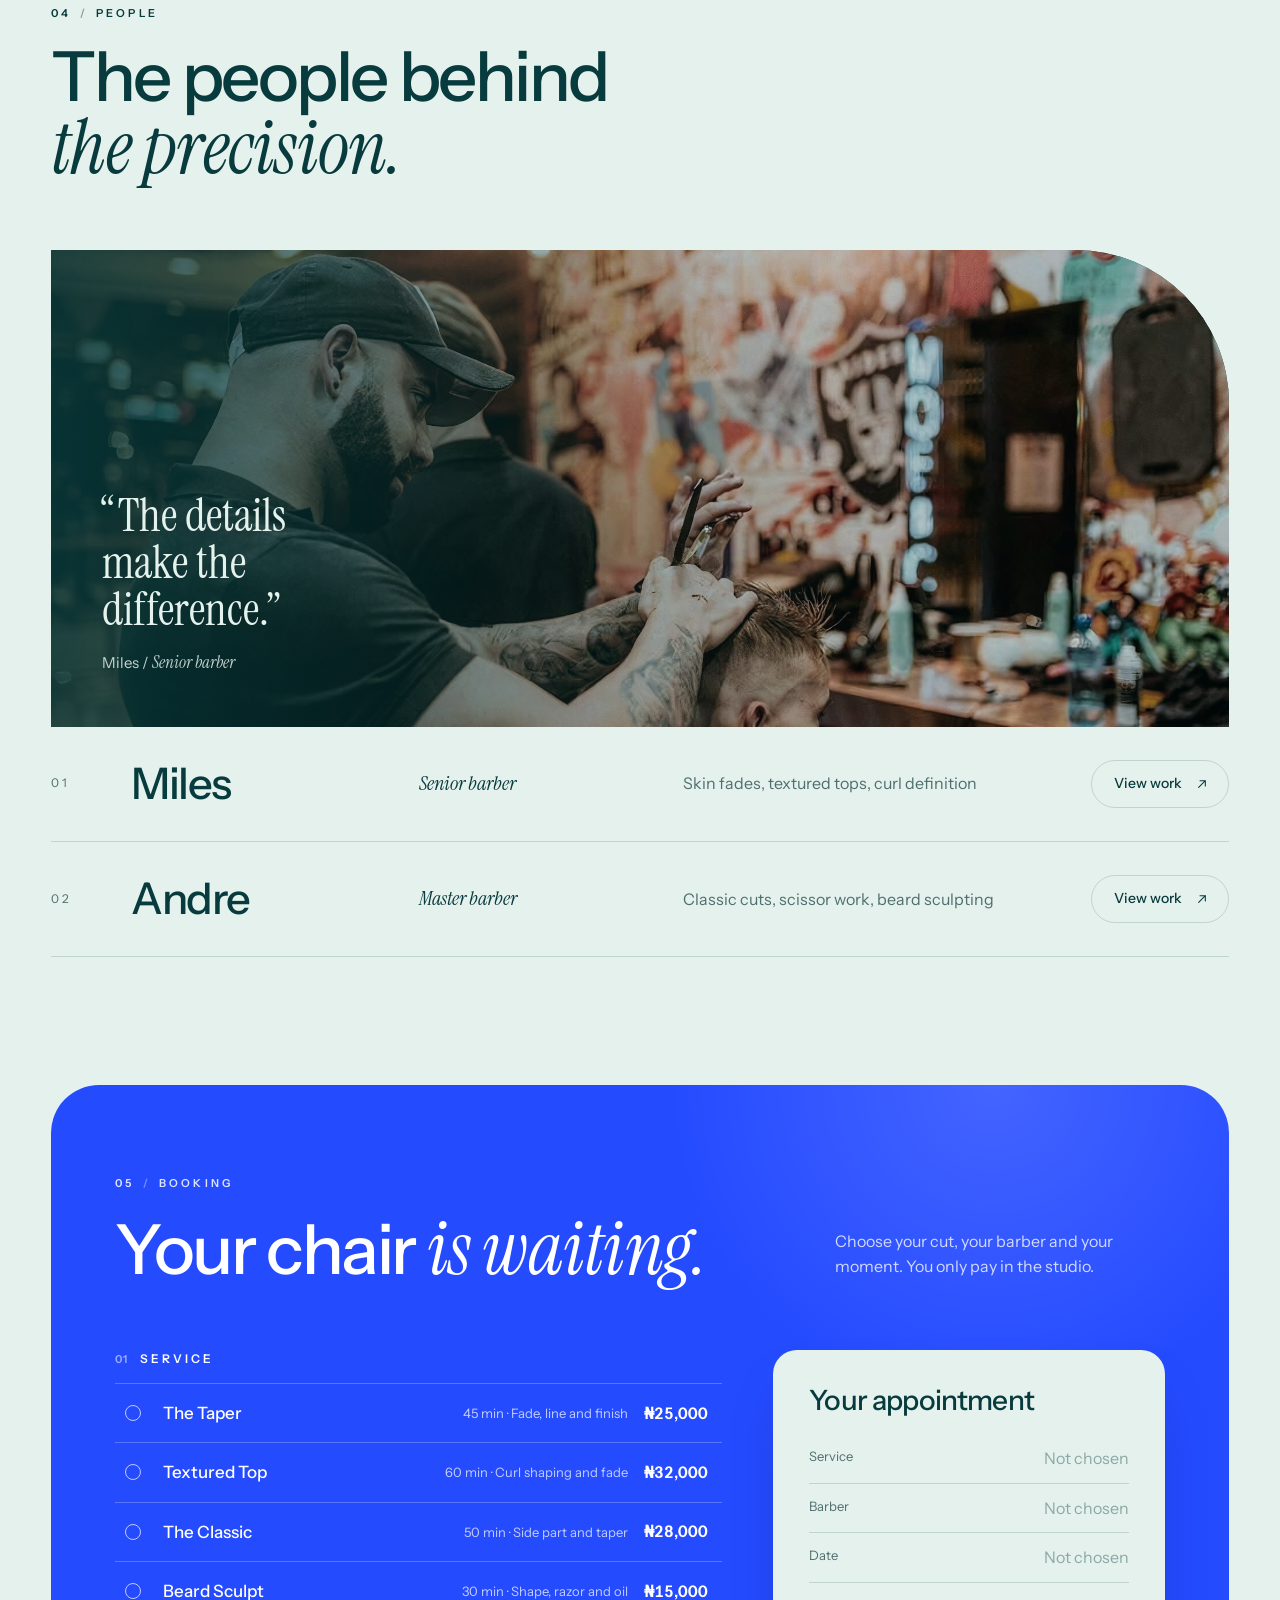
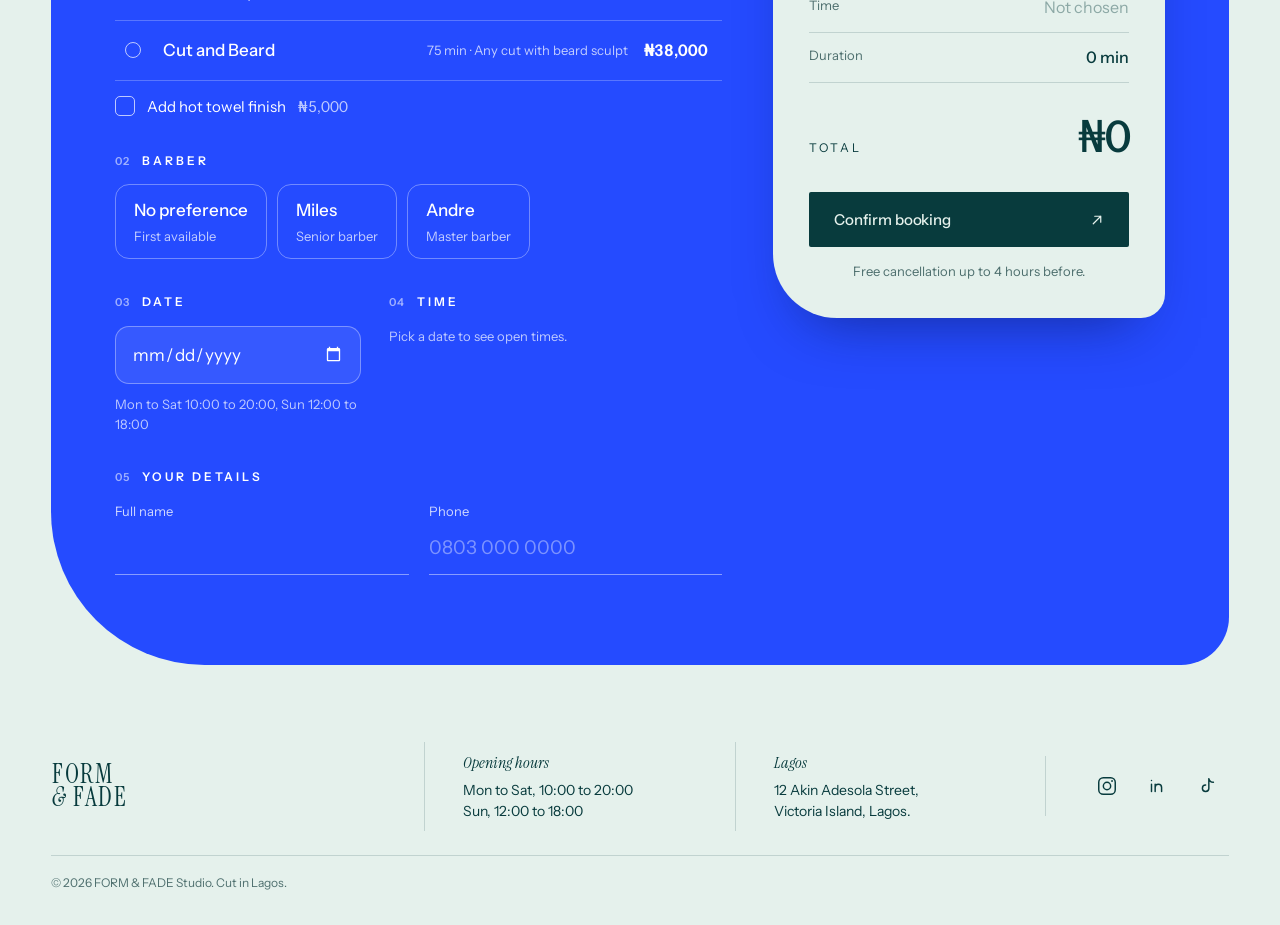
==== commit 1f480851: "Rebuild site as FORM & FADE barber studio Mint, petrol and cobalt design with a floating dock nav an" ====
--- a/index.html
+++ b/index.html
@@ -3,452 +3,351 @@
 <head>
   <meta charset="utf-8" />
   <meta name="viewport" content="width=device-width, initial-scale=1" />
-  <title>Falz Blade — Lagos Barber Studio</title>
-  <meta name="description" content="Falz Blade — a Lagos barber studio. Build your fade, pick your barber, take the chair." />
-  <meta name="theme-color" content="#0d0c0a" />
+  <title>FORM &amp; FADE · Modern Barber Studio, Lagos</title>
+  <meta name="description" content="FORM &amp; FADE is a modern barber studio in Victoria Island, Lagos. Personal cuts, precise craft, and a space to make time for yourself." />
+  <meta name="theme-color" content="#E5F1EC" />
   <link rel="preconnect" href="https://fonts.googleapis.com" />
   <link rel="preconnect" href="https://fonts.gstatic.com" crossorigin />
-  <link href="https://fonts.googleapis.com/css2?family=Archivo:ital,wdth,wght@0,62..125,100..900;1,62..125,100..900&family=Instrument+Serif:ital@0;1&family=JetBrains+Mono:wght@400;500&display=swap" rel="stylesheet" />
+  <link href="https://fonts.googleapis.com/css2?family=Instrument+Sans:ital,wght@0,400..700;1,400..700&family=Instrument+Serif:ital@0;1&display=swap" rel="stylesheet" />
+  <link rel="preload" as="image" href="assets/img/hero.jpg" />
   <link rel="stylesheet" href="styles.css" />
+  <script>document.documentElement.classList.add("js")</script>
 </head>
 <body>
-
-  <!-- ===== Intro: the razor opens the page ===== -->
-  <div class="intro" aria-hidden="true">
-    <div class="intro__half intro__half--top"></div>
-    <div class="intro__half intro__half--bottom"></div>
-    <div class="intro__line"></div>
-    <div class="intro__count">#<span>0</span></div>
-  </div>
-
-  <!-- custom cursor -->
-  <div class="cursor" aria-hidden="true"><span></span></div>
-
-  <!-- ===== NAV 1: brand + razor toggle ===== -->
-  <header class="topbar">
-    <a href="#top" class="brand" aria-label="Falz Blade home">
-      <span class="brand__mark">FB</span>
-      <span class="brand__word">Falz<i>/</i>Blade</span>
+  <a class="skip" href="#main">Skip to content</a>
+
+  <!-- ============ HEADER ============ -->
+  <header class="header" id="header">
+    <a href="#studio" class="wordmark" aria-label="FORM and FADE, back to top">
+      <span>Form</span><span><i>&amp;</i> Fade</span>
     </a>
 
-    <div class="status" id="chairStatus" aria-live="polite">
-      <span class="status__dot"></span>
-      <span class="status__text">Checking the chairs…</span>
-    </div>
-
-    <button class="razor" id="razorBtn" aria-expanded="false" aria-controls="menu" aria-label="Open menu">
-      <span class="razor__label">Menu</span>
-      <svg class="razor__svg" viewBox="0 0 120 40" aria-hidden="true">
-        <!-- handle -->
-        <g class="razor__handle">
-          <rect x="44" y="15" width="72" height="11" rx="5.5" />
-          <circle cx="110" cy="20.5" r="1.6" class="razor__rivet" />
-        </g>
-        <!-- blade pivots on the pin at (50,20.5) -->
-        <g class="razor__blade">
-          <path d="M50 14 L10 14 Q4 14 4 20.5 Q4 27 10 27 L50 27 Z" />
-          <line x1="8" y1="26" x2="50" y2="26" class="razor__edge" />
-        </g>
-        <circle cx="50" cy="20.5" r="2.4" class="razor__pin" />
-      </svg>
-    </button>
+    <nav class="dock" id="dock" aria-label="Primary">
+      <button class="dock__toggle" id="menuToggle" aria-expanded="false" aria-controls="dockLinks">
+        <span class="dock__burger" aria-hidden="true"><i></i><i></i></span>
+        <span class="dock__toggle-label">Menu</span>
+      </button>
+      <ul class="dock__links" id="dockLinks">
+        <li><a href="#studio" data-nav="studio">Studio</a></li>
+        <li><a href="#cuts" data-nav="cuts">Cuts</a></li>
+        <li><a href="#people" data-nav="people">People</a></li>
+        <li class="dock__pill" aria-hidden="true"></li>
+      </ul>
+      <a href="#book" class="dock__book" data-nav="book">
+        <span>Book</span>
+        <svg viewBox="0 0 24 24" aria-hidden="true"><path d="M7 17 17 7M9 7h8v8" /></svg>
+      </a>
+    </nav>
   </header>
 
-  <!-- ===== NAV 2: the guard dial rail ===== -->
-  <nav class="dial" aria-label="Section guide">
-    <div class="dial__track"><div class="dial__fill"></div></div>
-    <ol>
-      <li><a href="#top" data-guard="0"><b>#0</b><em>Skin</em></a></li>
-      <li><a href="#line" data-guard="1"><b>#1</b><em>The line</em></a></li>
-      <li><a href="#builder" data-guard="2"><b>#2</b><em>Build a fade</em></a></li>
-      <li><a href="#barbers" data-guard="3"><b>#3</b><em>Hands</em></a></li>
-      <li><a href="#ritual" data-guard="4"><b>#4</b><em>Ritual</em></a></li>
-      <li><a href="#book" data-guard="5"><b>#5</b><em>The chair</em></a></li>
-    </ol>
-  </nav>
-
-  <!-- ===== Full-screen menu ===== -->
-  <div class="menu" id="menu" aria-hidden="true">
-    <div class="menu__pole" aria-hidden="true"></div>
-    <ul class="menu__list">
-      <li><a href="#top"><span class="menu__g">#0</span><span class="menu__t">Studio</span><span class="menu__d">Where it starts</span></a></li>
-      <li><a href="#line"><span class="menu__g">#1</span><span class="menu__t">The line</span><span class="menu__d">What we believe</span></a></li>
-      <li><a href="#builder"><span class="menu__g">#2</span><span class="menu__t">Build a fade</span><span class="menu__d">Design yours</span></a></li>
-      <li><a href="#barbers"><span class="menu__g">#3</span><span class="menu__t">Barbers</span><span class="menu__d">Steady hands</span></a></li>
-      <li><a href="#ritual"><span class="menu__g">#4</span><span class="menu__t">Ritual</span><span class="menu__d">45 minutes, five acts</span></a></li>
-      <li><a href="#book"><span class="menu__g">#5</span><span class="menu__t">Take the chair</span><span class="menu__d">Book now</span></a></li>
-    </ul>
-    <div class="menu__foot">
-      <p>12 Akin Adesola St, Victoria Island, Lagos</p>
-      <p>Mon–Sat 10:00–20:00 · Sun 12:00–18:00</p>
-      <p class="menu__social"><a href="#">Instagram</a><a href="#">TikTok</a><a href="#">WhatsApp</a></p>
-    </div>
-  </div>
-
-  <main id="top">
-
-    <!-- ===== #0 HERO — the slashed title ===== -->
-    <section class="hero" data-section="0">
-      <div class="hero__meta">
-        <span>Barber studio</span>
-        <span>6.4281° N, 3.4219° E</span>
-        <span>Lagos — Est. 2019</span>
-      </div>
-
-      <h1 class="slash" id="slash" aria-label="Falz Blade">
-        <span class="slash__layer slash__layer--a" aria-hidden="true"><span>FALZ</span><span>BLADE</span></span>
-        <span class="slash__layer slash__layer--b" aria-hidden="true"><span>FALZ</span><span>BLADE</span></span>
-        <svg class="slash__cut" preserveAspectRatio="none" viewBox="0 0 100 100" aria-hidden="true">
-          <line id="cutLine" x1="0" y1="62" x2="100" y2="38" vector-effect="non-scaling-stroke" />
-        </svg>
+  <main id="main">
+
+    <!-- ============ HERO ============ -->
+    <section class="hero" id="studio" data-section="studio" aria-labelledby="heroTitle">
+      <p class="eyebrow hero__eyebrow reveal">The modern barber studio <span aria-hidden="true">/</span> Lagos</p>
+      <h1 class="hero__title reveal" id="heroTitle">
+        <span>Good hair.</span>
+        <em>Better presence.</em>
       </h1>
-
-      <div class="hero__bottom">
-        <p class="hero__lede">
-          <em>One line</em> separates a haircut from a signature.
-          We spend forty-five minutes getting it exactly right.
-        </p>
-        <a href="#builder" class="btn btn--blood">
-          <span>Build your fade</span>
-          <svg viewBox="0 0 24 24" aria-hidden="true"><path d="M5 19 19 5M8 5h11v11" /></svg>
-        </a>
-      </div>
-
-      <div class="hero__scroll" aria-hidden="true">
-        <span>Scroll to fade</span>
-        <i></i>
-      </div>
-    </section>
-
-    <!-- barber-pole ticker -->
-    <div class="ticker" aria-hidden="true">
-      <div class="ticker__row">
-        <span>Skin fade</span><b>✕</b><span>Low taper</span><b>✕</b><span>Line-up</span><b>✕</b><span>Beard sculpt</span><b>✕</b><span>Hot towel</span><b>✕</b><span>Burst fade</span><b>✕</b><span>Waves</span><b>✕</b>
-        <span>Skin fade</span><b>✕</b><span>Low taper</span><b>✕</b><span>Line-up</span><b>✕</b><span>Beard sculpt</span><b>✕</b><span>Hot towel</span><b>✕</b><span>Burst fade</span><b>✕</b><span>Waves</span><b>✕</b>
-      </div>
-    </div>
-
-    <!-- ===== #1 MANIFESTO — words sharpen as you scroll ===== -->
-    <section class="line" id="line" data-section="1">
-      <div class="sec-tag"><b>#1</b> The line</div>
-      <p class="sharpen" id="sharpen">
-        Most cuts are finished when the clock says so. Ours are finished when the line is clean, the blend is invisible, and you catch yourself in a window on Awolowo Road and look twice.
-      </p>
-
-      <div class="stats">
-        <div class="stat"><span class="stat__n" data-count="45">0</span><span class="stat__u">min</span><p>Minimum per chair. Never rushed.</p></div>
-        <div class="stat"><span class="stat__n" data-count="0.5" data-dec="1">0</span><span class="stat__u">mm</span><p>Our shortest guard. Then the foil.</p></div>
-        <div class="stat"><span class="stat__n" data-count="12400">0</span><span class="stat__u">+</span><p>Heads that left sharper than they came.</p></div>
-      </div>
-    </section>
-
-    <!-- ===== #2 FADE BUILDER ===== -->
-    <section class="builder" id="builder" data-section="2">
-      <div class="sec-tag sec-tag--dark"><b>#2</b> Build a fade</div>
-      <div class="builder__head">
-        <h2>Design it here.<br /><em>We'll cut it in the chair.</em></h2>
-        <p>Play with height, guard and length. Your cut code goes straight to your barber, so you never have to say "like, a bit shorter on the sides".</p>
-      </div>
-
-      <div class="builder__grid">
-        <div class="builder__stage">
-          <svg class="headsvg" id="headSvg" viewBox="0 0 320 360" role="img" aria-label="Side profile preview of your fade">
-            <defs>
-              <clipPath id="headClip">
-                <path id="headPath" d="M112 360 L112 300 C100 262 72 232 72 172 C72 104 124 62 186 62 C238 62 262 104 260 148 L262 166 C268 178 282 194 278 204 C274 211 264 210 263 214 L265 228 C264 236 259 240 257 246 C253 262 238 268 216 268 C202 268 197 282 197 310 L197 360 Z" />
-              </clipPath>
-              <clipPath id="hairZone">
-                <path id="hairZonePath" d="M0 0 L250 0 L250 116 C232 118 214 126 206 142 L194 200 L178 204 C170 172 132 170 128 200 L118 252 L0 252 Z" />
-              </clipPath>
-              <linearGradient id="fadeGrad" gradientUnits="userSpaceOnUse" x1="0" x2="0" y1="240" y2="170">
-                <stop id="fadeLo" offset="0" stop-color="#14110e" stop-opacity="0" />
-                <stop offset="1" stop-color="#14110e" stop-opacity="1" />
-              </linearGradient>
-              <pattern id="curl" width="7" height="7" patternUnits="userSpaceOnUse">
-                <circle cx="3.5" cy="3.5" r="1.6" fill="#2a241e" />
-              </pattern>
-              <mask id="fadeMask">
-                <rect width="320" height="360" fill="url(#fadeMaskGrad)" />
-              </mask>
-              <linearGradient id="fadeMaskGrad" gradientUnits="userSpaceOnUse" x1="0" x2="0" y1="240" y2="170">
-                <stop id="maskLo" offset="0" stop-color="#fff" stop-opacity="0" />
-                <stop offset="1" stop-color="#fff" stop-opacity="1" />
-              </linearGradient>
-            </defs>
-
-            <!-- guide lines -->
-            <g class="guides">
-              <line x1="0" y1="240" x2="320" y2="240" id="guideLo" />
-              <line x1="0" y1="170" x2="320" y2="170" id="guideHi" />
-              <text x="6" y="236" id="guideLoTxt">#0</text>
-              <text x="6" y="166" id="guideHiTxt">#4</text>
-            </g>
-
-            <!-- skin -->
-            <path d="M112 360 L112 300 C100 262 72 232 72 172 C72 104 124 62 186 62 C238 62 262 104 260 148 L262 166 C268 178 282 194 278 204 C274 211 264 210 263 214 L265 228 C264 236 259 240 257 246 C253 262 238 268 216 268 C202 268 197 282 197 310 L197 360 Z" class="skin" />
-            <ellipse cx="152" cy="186" rx="13" ry="21" class="ear" />
-            <path d="M146 178 C152 174 158 182 152 190" class="ear-in" />
-            <path d="M236 160 L252 158" class="brow" />
-            <circle cx="244" cy="172" r="2.2" class="eye" />
-
-            <!-- hair: scalp layer + top volume, both faded -->
-            <g id="hairGroup" mask="url(#fadeMask)">
-              <g clip-path="url(#hairZone)">
-                <g clip-path="url(#headClip)">
-                  <rect width="320" height="360" fill="#14110e" />
-                  <rect width="320" height="360" fill="url(#curl)" />
-                </g>
-                <path id="topVol" d="" fill="#14110e" />
-                <path id="topVolTex" d="" fill="url(#curl)" />
-              </g>
-            </g>
-            <path id="lineUp" d="M250 116 C232 118 214 126 206 142 L194 200" class="lineup" />
-          </svg>
-
-          <div class="code" id="cutCode" aria-live="polite">FB · MID · #0→#4 · TOP 3 · LINE-UP</div>
-        </div>
-
-        <form class="controls" id="builderForm" onsubmit="return false">
-          <fieldset>
-            <legend>Fade height</legend>
-            <div class="chips" role="radiogroup">
-              <label><input type="radio" name="height" value="taper" /><span>Taper</span></label>
-              <label><input type="radio" name="height" value="low" /><span>Low</span></label>
-              <label><input type="radio" name="height" value="mid" checked /><span>Mid</span></label>
-              <label><input type="radio" name="height" value="high" /><span>High</span></label>
+      <p class="hero__lede reveal">Personal cuts. Precise craft. A space to make time for yourself.</p>
+
+      <div class="hero__stage reveal">
+        <p class="side-label" aria-hidden="true"><span>01</span> The studio</p>
+
+        <figure class="hero__media" id="heroMedia">
+          <img src="assets/img/hero.jpg" alt="A barber in a cream sweater shaping a client's textured curls with clippers inside the studio" class="hero__poster" width="2000" height="2660" fetchpriority="high" />
+          <!-- A video is injected here when CONFIG.heroVideo is set in script.js -->
+          <button class="hero__motion" id="heroMotion" hidden aria-pressed="false">
+            <span class="hero__motion-icon" aria-hidden="true"></span>
+            <span class="hero__motion-text">Pause film</span>
+          </button>
+        </figure>
+
+        <div class="hero__notch">
+          <p class="hero__caption"><em>Good conversation.</em> Exceptional cuts.</p>
+          <a href="#book" class="btn btn--cobalt">
+            <span>Book a chair</span>
+            <svg viewBox="0 0 24 24" aria-hidden="true"><path d="M7 17 17 7M9 7h8v8" /></svg>
+          </a>
+        </div>
+      </div>
+
+      <dl class="hero__facts reveal">
+        <div><dt>Since</dt><dd>2019</dd></div>
+        <div><dt>Chairs</dt><dd>Four</dd></div>
+        <div><dt>Victoria Island</dt><dd>12 Akin Adesola St</dd></div>
+        <div class="hero__status" id="openStatus"><dt>Today</dt><dd>Checking hours</dd></div>
+      </dl>
+    </section>
+
+    <!-- ============ CUT SHOWCASE ============ -->
+    <section class="showcase" id="cuts" data-section="cuts" aria-labelledby="cutsTitle">
+      <div class="showcase__inner">
+        <header class="showcase__head">
+          <p class="eyebrow eyebrow--light">02 <span aria-hidden="true">/</span> The cuts</p>
+          <h2 id="cutsTitle">Your style. <em>In focus.</em></h2>
+        </header>
+
+        <div class="showcase__body" id="showcase" tabindex="-1">
+          <div class="showcase__media" id="cutMedia" aria-live="off">
+            <img class="showcase__img is-active" data-cut="taper" src="assets/img/cut-taper.jpg" alt="Close view of a sharp taper with a hard part, styled back with volume" style="--pos: 50% 18%" />
+            <img class="showcase__img" data-cut="texture" src="assets/img/cut-texture.jpg" alt="Textured curly top with a low fade, being refined with clippers" style="--pos: 60% 72%" loading="lazy" />
+            <img class="showcase__img" data-cut="classic" src="assets/img/cut-classic.jpg" alt="A barber finishing a classic tapered cut with hold spray" style="--pos: 50% 40%" loading="lazy" />
+            <div class="showcase__grain" aria-hidden="true"></div>
+          </div>
+
+          <div class="showcase__detail" aria-live="polite">
+            <p class="showcase__count"><span id="cutIndex">01</span> <span aria-hidden="true">/</span> 03</p>
+            <div class="showcase__text" id="cutText">
+              <h3 id="cutName">The Taper</h3>
+              <p id="cutDesc">A gradual fade that cleans the neckline and sides while keeping your shape soft and natural. Finished with a razor line.</p>
             </div>
-          </fieldset>
-
-          <fieldset>
-            <legend>Bottom guard <output id="guardOut">#0 — skin</output></legend>
-            <input type="range" id="guard" min="0" max="3" step="1" value="0" />
-            <div class="ticks"><span>#0</span><span>#½</span><span>#1</span><span>#2</span></div>
-          </fieldset>
-
-          <fieldset>
-            <legend>Length on top <output id="topOut">3</output></legend>
-            <input type="range" id="topLen" min="0" max="6" step="1" value="3" />
-            <div class="ticks"><span>Buzz</span><span></span><span></span><span>Crop</span><span></span><span></span><span>Volume</span></div>
-          </fieldset>
-
-          <fieldset class="toggles">
-            <label class="switch"><input type="checkbox" id="lineup" checked /><span></span>Razor line-up</label>
-            <label class="switch"><input type="checkbox" id="beard" /><span></span>Beard sculpt</label>
-          </fieldset>
-
-          <div class="price">
-            <span>Estimate</span>
-            <strong id="price">₦18,000</strong>
-          </div>
-
-          <a href="#book" class="btn btn--ink" id="useCut">
-            <span>Book this exact cut</span>
-            <svg viewBox="0 0 24 24" aria-hidden="true"><path d="M5 19 19 5M8 5h11v11" /></svg>
-          </a>
-        </form>
-      </div>
-    </section>
-
-    <!-- ===== #3 BARBERS ===== -->
-    <section class="barbers" id="barbers" data-section="3">
-      <div class="sec-tag"><b>#3</b> Hands</div>
-      <div class="barbers__head">
-        <h2>Four chairs.<br /><em>Four steady hands.</em></h2>
-        <p>Tap a card to see what they're known for.</p>
-      </div>
-
-      <div class="cards">
-        <button class="card" data-barber="Tunde">
-          <span class="card__inner">
-            <span class="card__front">
-              <span class="card__no">01</span>
-              <span class="card__mono">TA</span>
-              <span class="card__name">Tunde <i>"Steady"</i> Adebayo</span>
-              <span class="card__role">Founder · Skin fades</span>
-            </span>
-            <span class="card__back">
-              <span class="card__q">"The fade lives in the last two millimetres."</span>
-              <span class="bars">
-                <span><i>Precision</i><b style="--v:.98"></b></span>
-                <span><i>Speed</i><b style="--v:.62"></b></span>
-                <span><i>Gist</i><b style="--v:.85"></b></span>
-              </span>
-              <span class="card__role">Since 2011 · Ikeja → V.I.</span>
-            </span>
-          </span>
-        </button>
-
-        <button class="card" data-barber="Kelechi">
-          <span class="card__inner">
-            <span class="card__front">
-              <span class="card__no">02</span>
-              <span class="card__mono">KO</span>
-              <span class="card__name">Kelechi <i>"Kels"</i> Obi</span>
-              <span class="card__role">Line-ups · Waves</span>
-            </span>
-            <span class="card__back">
-              <span class="card__q">"A line-up is geometry with feelings."</span>
-              <span class="bars">
-                <span><i>Precision</i><b style="--v:.94"></b></span>
-                <span><i>Speed</i><b style="--v:.8"></b></span>
-                <span><i>Gist</i><b style="--v:.7"></b></span>
-              </span>
-              <span class="card__role">Since 2015 · Enugu-born</span>
-            </span>
-          </span>
-        </button>
-
-        <button class="card" data-barber="Dami">
-          <span class="card__inner">
-            <span class="card__front">
-              <span class="card__no">03</span>
-              <span class="card__mono">DA</span>
-              <span class="card__name">Damilola <i>"Dami"</i> Ade</span>
-              <span class="card__role">Textured crops · Colour</span>
-            </span>
-            <span class="card__back">
-              <span class="card__q">"Your hair already knows what it wants."</span>
-              <span class="bars">
-                <span><i>Precision</i><b style="--v:.88"></b></span>
-                <span><i>Speed</i><b style="--v:.74"></b></span>
-                <span><i>Gist</i><b style="--v:.96"></b></span>
-              </span>
-              <span class="card__role">Since 2017 · Ex-London</span>
-            </span>
-          </span>
-        </button>
-
-        <button class="card" data-barber="Ifeanyi">
-          <span class="card__inner">
-            <span class="card__front">
-              <span class="card__no">04</span>
-              <span class="card__mono">IN</span>
-              <span class="card__name">Ifeanyi <i>"Blade"</i> Nwosu</span>
-              <span class="card__role">Beards · Hot towel shave</span>
-            </span>
-            <span class="card__back">
-              <span class="card__q">"Straight razor, steady breath, no rush."</span>
-              <span class="bars">
-                <span><i>Precision</i><b style="--v:.92"></b></span>
-                <span><i>Speed</i><b style="--v:.55"></b></span>
-                <span><i>Gist</i><b style="--v:.78"></b></span>
-              </span>
-              <span class="card__role">Since 2013 · Shave specialist</span>
-            </span>
-          </span>
-        </button>
-      </div>
-    </section>
-
-    <!-- ===== #4 RITUAL — the blade draws down the page ===== -->
-    <section class="ritual" id="ritual" data-section="4">
-      <div class="sec-tag sec-tag--dark"><b>#4</b> Ritual</div>
-      <h2 class="ritual__title">Forty-five minutes.<br /><em>Five acts.</em></h2>
-
-      <div class="ritual__wrap">
-        <div class="ritual__rail"><div class="ritual__blade" id="ritualBlade"></div></div>
-        <ol class="acts">
-          <li class="act"><span class="act__t">00:00</span><h3>The consult</h3><p>Coffee or zobo. We read your crown, your growth pattern and your cut code before a single clipper comes out.</p></li>
-          <li class="act"><span class="act__t">05:00</span><h3>The map</h3><p>Guide lines get set at the height you chose. We work from the top down, guard by guard.</p></li>
-          <li class="act"><span class="act__t">15:00</span><h3>The blend</h3><p>Lever, flick, repeat. The bit most shops rush is where we spend most of the time.</p></li>
-          <li class="act"><span class="act__t">35:00</span><h3>The line</h3><p>Straight razor, hot lather, one breath per stroke. Forehead, temple, nape.</p></li>
-          <li class="act"><span class="act__t">42:00</span><h3>The reveal</h3><p>Hot towel, cool tonic, the two-mirror check. You don't pay until you love it.</p></li>
-        </ol>
-      </div>
-    </section>
-
-    <!-- ===== #5 BOOK — the ticket ===== -->
-    <section class="book" id="book" data-section="5">
-      <div class="sec-tag"><b>#5</b> The chair</div>
-      <div class="book__grid">
-        <div class="book__form">
-          <h2>Your chair<br /><em>is waiting.</em></h2>
-
-          <form id="bookForm" novalidate>
-            <label class="field">
-              <span>Your name</span>
-              <input type="text" id="bName" placeholder="e.g. Seun" autocomplete="name" required />
-            </label>
-
-            <div class="field">
-              <span>Barber</span>
-              <div class="chips chips--light" id="bBarber">
-                <label><input type="radio" name="barber" value="Any" checked /><span>Any</span></label>
-                <label><input type="radio" name="barber" value="Tunde" /><span>Tunde</span></label>
-                <label><input type="radio" name="barber" value="Kelechi" /><span>Kels</span></label>
-                <label><input type="radio" name="barber" value="Dami" /><span>Dami</span></label>
-                <label><input type="radio" name="barber" value="Ifeanyi" /><span>Ifeanyi</span></label>
+            <dl class="showcase__meta">
+              <div><dt>Duration</dt><dd id="cutTime">45 min</dd></div>
+              <div><dt>From</dt><dd id="cutPrice">₦25,000</dd></div>
+            </dl>
+            <a href="#book" class="btn btn--cobalt" id="bookCut">
+              <span>Book this cut</span>
+              <svg viewBox="0 0 24 24" aria-hidden="true"><path d="M7 17 17 7M9 7h8v8" /></svg>
+            </a>
+          </div>
+        </div>
+
+        <div class="showcase__bar">
+          <div class="tabs" role="tablist" aria-label="Haircut styles" id="cutTabs">
+            <button role="tab" id="tab-taper" aria-selected="true" aria-controls="showcase" data-cut="taper"><span>01</span>Taper</button>
+            <button role="tab" id="tab-texture" aria-selected="false" aria-controls="showcase" data-cut="texture" tabindex="-1"><span>02</span>Texture</button>
+            <button role="tab" id="tab-classic" aria-selected="false" aria-controls="showcase" data-cut="classic" tabindex="-1"><span>03</span>Classic</button>
+            <i class="tabs__line" aria-hidden="true"></i>
+          </div>
+          <div class="arrows">
+            <button class="arrow" id="cutPrev" aria-label="Previous style"><svg viewBox="0 0 24 24" aria-hidden="true"><path d="M19 12H5M11 6l-6 6 6 6" /></svg></button>
+            <button class="arrow" id="cutNext" aria-label="Next style"><svg viewBox="0 0 24 24" aria-hidden="true"><path d="M5 12h14M13 6l6 6-6 6" /></svg></button>
+          </div>
+        </div>
+      </div>
+    </section>
+
+    <!-- ============ BEFORE / AFTER ============ -->
+    <section class="craft" id="craft" data-section="cuts" aria-labelledby="craftTitle">
+      <div class="craft__head">
+        <p class="eyebrow">03 <span aria-hidden="true">/</span> The result</p>
+        <h2 id="craftTitle" class="reveal">Craft you <em>can see.</em></h2>
+        <p class="craft__lede reveal">Drag across to compare. Same chair, same light, forty five minutes apart.</p>
+      </div>
+
+      <!-- Swap these sources for a matching before and after pair of the same client. -->
+      <div class="compare reveal" id="compare"
+           data-before="assets/img/compare.jpg"
+           data-after="assets/img/compare.jpg"
+           data-before-alt="Client before the cut, with grown out sides"
+           data-after-alt="Client after the cut, with a clean skin fade and textured top"
+           style="--pos: 50%">
+        <img class="compare__img compare__img--after" alt="" />
+        <div class="compare__before">
+          <img class="compare__img compare__img--before" alt="" />
+        </div>
+        <span class="compare__tag compare__tag--before" aria-hidden="true">Before</span>
+        <span class="compare__tag compare__tag--after" aria-hidden="true">After</span>
+        <div class="compare__handle" aria-hidden="true">
+          <span><svg viewBox="0 0 24 24"><path d="M9 6l-6 6 6 6M15 6l6 6-6 6" /></svg></span>
+        </div>
+        <input class="compare__range" type="range" min="0" max="100" value="50" step="0.5" aria-label="Before and after comparison. Use arrow keys to reveal more of the before or after photo." />
+      </div>
+    </section>
+
+    <!-- ============ PEOPLE ============ -->
+    <section class="people" id="people" data-section="people" aria-labelledby="peopleTitle">
+      <div class="people__head">
+        <p class="eyebrow">04 <span aria-hidden="true">/</span> People</p>
+        <h2 id="peopleTitle" class="reveal">The people behind <em>the precision.</em></h2>
+      </div>
+
+      <figure class="people__pano reveal">
+        <img src="assets/img/team.jpg" alt="Two barbers at work in the studio, one shaping a client's hair with scissors while the other looks on" loading="lazy" />
+        <figcaption>
+          <q>The details make the difference.</q>
+          <span>Miles <span aria-hidden="true">/</span> <em>Senior barber</em></span>
+        </figcaption>
+      </figure>
+
+      <ul class="roster">
+        <li class="roster__row reveal">
+          <span class="roster__no">01</span>
+          <span class="roster__name">Miles</span>
+          <span class="roster__role"><em>Senior barber</em></span>
+          <span class="roster__spec">Skin fades, textured tops, curl definition</span>
+          <button class="roster__cta" data-barber="miles" aria-haspopup="dialog">
+            View work <svg viewBox="0 0 24 24" aria-hidden="true"><path d="M7 17 17 7M9 7h8v8" /></svg>
+          </button>
+        </li>
+        <li class="roster__row reveal">
+          <span class="roster__no">02</span>
+          <span class="roster__name">Andre</span>
+          <span class="roster__role"><em>Master barber</em></span>
+          <span class="roster__spec">Classic cuts, scissor work, beard sculpting</span>
+          <button class="roster__cta" data-barber="andre" aria-haspopup="dialog">
+            View work <svg viewBox="0 0 24 24" aria-hidden="true"><path d="M7 17 17 7M9 7h8v8" /></svg>
+          </button>
+        </li>
+      </ul>
+    </section>
+
+    <!-- ============ BOOKING ============ -->
+    <section class="book" id="book" data-section="book" aria-labelledby="bookTitle">
+      <div class="book__inner">
+        <header class="book__head">
+          <p class="eyebrow eyebrow--light">05 <span aria-hidden="true">/</span> Booking</p>
+          <h2 id="bookTitle">Your chair <em>is waiting.</em></h2>
+          <p class="book__lede">Choose your cut, your barber and your moment. You only pay in the studio.</p>
+        </header>
+
+        <form class="bform" id="bookForm" novalidate>
+          <div class="bform__fields">
+
+            <fieldset class="group" id="gService">
+              <legend><span>01</span> Service</legend>
+              <div class="options" id="serviceOptions"></div>
+              <label class="addon">
+                <input type="checkbox" id="addonTowel" />
+                <span class="addon__box" aria-hidden="true"></span>
+                <span>Add hot towel finish</span>
+                <span class="addon__price">₦5,000</span>
+              </label>
+              <p class="err" id="errService"></p>
+            </fieldset>
+
+            <fieldset class="group" id="gBarber">
+              <legend><span>02</span> Barber</legend>
+              <div class="options options--row" id="barberOptions">
+                <label class="opt opt--compact"><input type="radio" name="barber" value="any" /><span class="opt__body"><b>No preference</b><small>First available</small></span></label>
+                <label class="opt opt--compact"><input type="radio" name="barber" value="miles" /><span class="opt__body"><b>Miles</b><small>Senior barber</small></span></label>
+                <label class="opt opt--compact"><input type="radio" name="barber" value="andre" /><span class="opt__body"><b>Andre</b><small>Master barber</small></span></label>
+              </div>
+              <p class="err" id="errBarber"></p>
+            </fieldset>
+
+            <div class="group group--split">
+              <fieldset class="group__col" id="gDate">
+                <legend><span>03</span> Date</legend>
+                <label class="date">
+                  <span class="sr">Appointment date</span>
+                  <input type="date" id="bDate" required />
+                </label>
+                <p class="hint" id="dateHint">Mon to Sat 10:00 to 20:00, Sun 12:00 to 18:00</p>
+                <p class="err" id="errDate"></p>
+              </fieldset>
+              <fieldset class="group__col" id="gTime">
+                <legend><span>04</span> Time</legend>
+                <div class="slots" id="slots"><p class="hint">Pick a date to see open times.</p></div>
+                <p class="err" id="errTime"></p>
+              </fieldset>
+            </div>
+
+            <fieldset class="group">
+              <legend><span>05</span> Your details</legend>
+              <div class="inputs">
+                <label class="input">
+                  <span>Full name</span>
+                  <input type="text" id="bName" autocomplete="name" required />
+                </label>
+                <label class="input">
+                  <span>Phone</span>
+                  <input type="tel" id="bPhone" autocomplete="tel" inputmode="tel" placeholder="0803 000 0000" required />
+                </label>
+              </div>
+              <p class="err" id="errDetails"></p>
+            </fieldset>
+          </div>
+
+          <aside class="summary" id="summary" aria-labelledby="summaryTitle">
+            <div class="summary__view" id="summaryView">
+              <h3 id="summaryTitle">Your appointment</h3>
+              <dl>
+                <div><dt>Service</dt><dd id="sService">Not chosen</dd></div>
+                <div><dt>Barber</dt><dd id="sBarber">Not chosen</dd></div>
+                <div><dt>Date</dt><dd id="sDate">Not chosen</dd></div>
+                <div><dt>Time</dt><dd id="sTime">Not chosen</dd></div>
+                <div><dt>Duration</dt><dd id="sDuration">0 min</dd></div>
+              </dl>
+              <div class="summary__total">
+                <span>Total</span>
+                <strong id="sTotal">₦0</strong>
+              </div>
+              <button type="submit" class="btn btn--mint btn--block">
+                <span>Confirm booking</span>
+                <svg viewBox="0 0 24 24" aria-hidden="true"><path d="M7 17 17 7M9 7h8v8" /></svg>
+              </button>
+              <p class="summary__note" id="formStatus" role="status" aria-live="polite">Free cancellation up to 4 hours before.</p>
+            </div>
+
+            <div class="summary__done" id="summaryDone" hidden tabindex="-1">
+              <p class="eyebrow">Confirmed</p>
+              <h3>See you soon, <em id="dName">friend</em>.</h3>
+              <p class="summary__ref">Reference <b id="dRef">FF0000</b></p>
+              <dl id="dList"></dl>
+              <div class="summary__actions">
+                <button type="button" class="btn btn--mint btn--block" id="addCal">
+                  <span>Add to calendar</span>
+                  <svg viewBox="0 0 24 24" aria-hidden="true"><path d="M12 5v14M5 12h14" /></svg>
+                </button>
+                <a class="btn btn--ghost btn--block" id="waLink" hidden target="_blank" rel="noopener">
+                  <span>Send on WhatsApp</span>
+                  <svg viewBox="0 0 24 24" aria-hidden="true"><path d="M7 17 17 7M9 7h8v8" /></svg>
+                </a>
+                <button type="button" class="textlink" id="bookAgain">Make another booking</button>
               </div>
             </div>
-
-            <div class="field">
-              <span>Day</span>
-              <div class="days" id="bDays"></div>
-            </div>
-
-            <div class="field">
-              <span>Time</span>
-              <div class="chips chips--light chips--time" id="bTimes"></div>
-            </div>
-
-            <button type="submit" class="btn btn--blood btn--wide">
-              <span>Print my ticket</span>
-              <svg viewBox="0 0 24 24" aria-hidden="true"><path d="M5 19 19 5M8 5h11v11" /></svg>
-            </button>
-          </form>
-        </div>
-
-        <div class="ticket-wrap">
-          <div class="ticket" id="ticket">
-            <div class="ticket__top">
-              <span class="ticket__brand">FALZ / BLADE</span>
-              <span class="ticket__no" id="tNo">Nº 0000</span>
-            </div>
-            <div class="ticket__row"><span>Guest</span><b id="tName">—</b></div>
-            <div class="ticket__row"><span>Cut code</span><b id="tCode">FB · MID · #0→#4 · TOP 3 · LINE-UP</b></div>
-            <div class="ticket__row"><span>Barber</span><b id="tBarber">Any</b></div>
-            <div class="ticket__row ticket__row--split">
-              <div><span>Day</span><b id="tDay">—</b></div>
-              <div><span>Time</span><b id="tTime">—</b></div>
-            </div>
-            <div class="ticket__row"><span>Estimate</span><b id="tPrice">₦18,000</b></div>
-            <div class="ticket__perf"></div>
-            <div class="ticket__stub">
-              <div class="barcode" aria-hidden="true"></div>
-              <span>Show this at the door. Arrive 5 minutes early.</span>
-            </div>
-            <div class="ticket__stamp" id="tStamp">Booked</div>
-          </div>
-          <p class="ticket__note" id="tNote">Your ticket updates as you go.</p>
-        </div>
+          </aside>
+        </form>
       </div>
     </section>
   </main>
 
-  <!-- ===== Footer ===== -->
-  <footer class="foot">
-    <div class="foot__big" aria-hidden="true">
-      <div class="foot__row"><span>STAY SHARP</span><span>STAY SHARP</span><span>STAY SHARP</span><span>STAY SHARP</span></div>
+  <!-- ============ FOOTER ============ -->
+  <footer class="footer">
+    <a href="#studio" class="wordmark wordmark--foot" aria-label="FORM and FADE, back to top">
+      <span>Form</span><span><i>&amp;</i> Fade</span>
+    </a>
+    <div class="footer__col">
+      <p class="footer__k"><em>Opening hours</em></p>
+      <p>Mon to Sat, 10:00 to 20:00<br />Sun, 12:00 to 18:00</p>
     </div>
-    <div class="foot__grid">
-      <div>
-        <span class="foot__k">Find us</span>
-        <p>12 Akin Adesola Street<br />Victoria Island, Lagos</p>
-      </div>
-      <div>
-        <span class="foot__k">Hours</span>
-        <p>Mon – Sat · 10:00 – 20:00<br />Sun · 12:00 – 18:00</p>
-      </div>
-      <div>
-        <span class="foot__k">Follow</span>
-        <p><a href="#">Instagram</a> · <a href="#">TikTok</a> · <a href="#">WhatsApp</a></p>
-      </div>
-      <div>
-        <span class="foot__k">©</span>
-        <p>Falz Blade Studio<br />Cut in Lagos.</p>
-      </div>
+    <div class="footer__col">
+      <p class="footer__k"><em>Lagos</em></p>
+      <p>12 Akin Adesola Street,<br />Victoria Island, Lagos.</p>
     </div>
+    <ul class="footer__social" aria-label="Social media">
+      <li><a href="#" aria-label="Instagram"><svg viewBox="0 0 24 24" aria-hidden="true"><rect x="3" y="3" width="18" height="18" rx="5" /><circle cx="12" cy="12" r="4" /><circle cx="17.5" cy="6.5" r="1" class="fill" /></svg></a></li>
+      <li><a href="#" aria-label="LinkedIn"><svg viewBox="0 0 24 24" aria-hidden="true"><path d="M6 10v8M6 6v.01M10 18v-8M10 13.5c0-2 1.5-3.5 3.5-3.5S17 11.5 17 13.5V18" /></svg></a></li>
+      <li><a href="#" aria-label="TikTok"><svg viewBox="0 0 24 24" aria-hidden="true"><path d="M14 4v10.5a3.5 3.5 0 1 1-3.5-3.5M14 4c.5 2.5 2.5 4 5 4" /></svg></a></li>
+    </ul>
+    <p class="footer__base">© <span id="year">2026</span> FORM &amp; FADE Studio. Cut in Lagos.</p>
   </footer>
+
+  <!-- ============ PORTFOLIO OVERLAY ============ -->
+  <dialog class="folio" id="folio" aria-labelledby="folioName">
+    <div class="folio__wrap">
+      <header class="folio__head">
+        <div>
+          <p class="eyebrow" id="folioRole">Senior barber</p>
+          <h2 id="folioName">Miles</h2>
+        </div>
+        <button class="folio__close" id="folioClose" aria-label="Close portfolio">
+          <svg viewBox="0 0 24 24" aria-hidden="true"><path d="M6 6l12 12M18 6 6 18" /></svg>
+        </button>
+      </header>
+      <p class="folio__bio" id="folioBio"></p>
+      <div class="folio__strip" id="folioStrip" tabindex="0" aria-label="Portfolio photos, scroll horizontally"></div>
+      <footer class="folio__foot">
+        <p class="folio__spec" id="folioSpec"></p>
+        <button class="btn btn--cobalt" id="folioBook">
+          <span>Book with <span id="folioBookName">Miles</span></span>
+          <svg viewBox="0 0 24 24" aria-hidden="true"><path d="M7 17 17 7M9 7h8v8" /></svg>
+        </button>
+      </footer>
+    </div>
+  </dialog>
 
   <script src="script.js"></script>
 </body>
--- a/styles.css
+++ b/styles.css
@@ -1,708 +1,871 @@
-/* ==========================================================
-   FALZ / BLADE — Lagos barber studio
-   Concept: the site is a fade. Sections are clipper guards
-   #0 → #5. Nav = a straight razor that opens + a guard dial.
-   ========================================================== */
+/* =========================================================
+   FORM & FADE · Modern barber studio, Lagos
+   ========================================================= */
 
 :root {
-  --ink: #0d0c0a;
-  --ink-2: #16130f;
-  --ink-3: #221d17;
-  --bone: #efe8da;
-  --bone-2: #ddd3c0;
-  --mute: #8a8173;
-  --blood: #e0381f;
-  --blood-2: #b52812;
-  --steel: #b9c0c4;
-  --pole-blue: #1f3fd1;
-
-  --f-display: "Archivo", "Arial Narrow", system-ui, sans-serif;
-  --f-serif: "Instrument Serif", Georgia, serif;
-  --f-mono: "JetBrains Mono", ui-monospace, monospace;
-
-  --gutter: clamp(16px, 4vw, 56px);
-  --ease: cubic-bezier(.2, .8, .1, 1);
-  --ease-snap: cubic-bezier(.7, 0, .2, 1);
-}
-
-*,
-*::before,
-*::after { box-sizing: border-box; }
-
-html { scroll-behavior: smooth; -webkit-text-size-adjust: 100%; }
+  --mint: #E5F1EC;
+  --mint-2: #D3E6DD;
+  --mint-3: #F2F8F5;
+  --petrol: #083B3D;
+  --petrol-2: #0C4A4C;
+  --petrol-3: #135A5B;
+  --cobalt: #254BFF;
+  --cobalt-2: #1A3BE0;
+  --line: rgba(8, 59, 61, .16);
+  --line-light: rgba(229, 241, 236, .2);
+  --muted: #4E6F6E;
+
+  --sans: "Instrument Sans", "Helvetica Neue", Arial, sans-serif;
+  --serif: "Instrument Serif", "Times New Roman", serif;
+
+  --gutter: clamp(16px, 4vw, 64px);
+  --max: 1360px;
+  --r-xl: clamp(64px, 12vw, 220px);
+  --r-lg: clamp(28px, 4vw, 48px);
+  --ease: cubic-bezier(.22, .8, .2, 1);
+  --header-h: 84px;
+}
+
+*, *::before, *::after { box-sizing: border-box; }
+html { scroll-behavior: smooth; scroll-padding-top: 96px; -webkit-text-size-adjust: 100%; }
 body {
   margin: 0;
-  background: var(--ink);
-  color: var(--bone);
-  font-family: var(--f-display);
-  font-variation-settings: "wdth" 100;
-  line-height: 1.5;
+  background: var(--mint);
+  color: var(--petrol);
+  font-family: var(--sans);
+  font-size: 16px;
+  line-height: 1.55;
+  -webkit-font-smoothing: antialiased;
+  text-rendering: optimizeLegibility;
   overflow-x: hidden;
-  -webkit-font-smoothing: antialiased;
-}
-body.locked { overflow: hidden; }
+}
+img { display: block; max-width: 100%; }
 a { color: inherit; }
-h1, h2, h3, p { margin: 0; }
-em { font-family: var(--f-serif); font-style: italic; font-weight: 400; }
-::selection { background: var(--blood); color: var(--bone); }
-
-/* film grain over everything */
-body::after {
-  content: "";
-  position: fixed; inset: 0;
-  pointer-events: none;
-  z-index: 200;
-  opacity: .07;
-  background-image: url("data:image/svg+xml,%3Csvg xmlns='http://www.w3.org/2000/svg' width='160' height='160'%3E%3Cfilter id='n'%3E%3CfeTurbulence type='fractalNoise' baseFrequency='.9' numOctaves='2' stitchTiles='stitch'/%3E%3C/filter%3E%3Crect width='100%25' height='100%25' filter='url(%23n)'/%3E%3C/svg%3E");
-}
-
-/* ---------- intro ---------- */
-.intro { position: fixed; inset: 0; z-index: 300; pointer-events: none; animation: introGone 0s 4s forwards; }
-@keyframes introGone { to { visibility: hidden; } }
-.intro__half {
-  position: absolute; left: 0; right: 0; height: 50.5%;
-  background: var(--ink);
-  transition: transform 1s var(--ease-snap) .15s;
-}
-.intro__half--top { top: 0; }
-.intro__half--bottom { bottom: 0; }
-.intro__line {
-  position: absolute; top: 50%; left: 0; height: 1px; width: 100%;
-  background: var(--blood);
-  transform-origin: left;
-  transform: scaleX(0);
-  animation: introLine .7s var(--ease-snap) forwards;
-}
-.intro__count {
-  position: absolute; left: 50%; top: 50%;
-  transform: translate(-50%, -140%);
-  font-family: var(--f-mono); font-size: 13px; letter-spacing: .2em; color: var(--mute);
-}
-@keyframes introLine { to { transform: scaleX(1); } }
-body.ready .intro__half--top { transform: translateY(-101%); }
-body.ready .intro__half--bottom { transform: translateY(101%); }
-body.ready .intro__line { opacity: 0; transition: opacity .3s .1s; }
-body.ready .intro__count { opacity: 0; transition: opacity .2s; }
-body.ready .intro { visibility: hidden; transition: visibility 0s 1.3s; }
-
-/* ---------- cursor ---------- */
-.cursor {
-  position: fixed; left: 0; top: 0; z-index: 250;
-  pointer-events: none;
-  width: 0; height: 0;
-  mix-blend-mode: difference;
-}
-.cursor span {
-  position: absolute; left: -6px; top: -6px;
-  width: 12px; height: 12px; border-radius: 50%;
-  background: var(--bone);
-  transition: width .3s var(--ease), height .3s var(--ease), left .3s var(--ease), top .3s var(--ease), border-radius .3s var(--ease), transform .3s var(--ease);
-}
-.cursor.is-link span { width: 54px; height: 2px; left: -27px; top: -1px; border-radius: 0; transform: rotate(-24deg); }
-@media (hover: none), (pointer: coarse) { .cursor { display: none; } }
-@media (hover: hover) and (pointer: fine) { body.has-cursor, body.has-cursor a, body.has-cursor button, body.has-cursor label { cursor: none; } }
-
-/* ---------- topbar ---------- */
-.topbar {
-  position: fixed; top: 0; left: 0; right: 0; z-index: 120;
-  display: flex; align-items: center; justify-content: space-between; gap: 16px;
-  padding: 18px var(--gutter);
-  mix-blend-mode: difference;
-  color: var(--bone);
-}
-.brand { display: flex; align-items: center; gap: 12px; text-decoration: none; }
-.brand__mark {
-  display: grid; place-items: center;
-  width: 38px; height: 38px;
-  border: 1px solid currentColor; border-radius: 50%;
-  font-family: var(--f-mono); font-size: 11px; letter-spacing: .05em;
-}
-.brand__word {
-  font-weight: 800; font-size: 15px; letter-spacing: .14em; text-transform: uppercase;
-  font-variation-settings: "wdth" 125;
-}
-.brand__word i { font-style: normal; color: var(--blood); padding: 0 2px; }
-
-.status {
-  display: flex; align-items: center; gap: 10px;
-  font-family: var(--f-mono); font-size: 11px; letter-spacing: .12em; text-transform: uppercase;
-}
-.status__dot { width: 8px; height: 8px; border-radius: 50%; background: var(--mute); }
-.status.is-open .status__dot { background: #3ddc84; box-shadow: 0 0 0 0 rgba(61,220,132,.6); animation: pulse 2s infinite; }
-@keyframes pulse { 70% { box-shadow: 0 0 0 10px rgba(61,220,132,0); } 100% { box-shadow: 0 0 0 0 rgba(61,220,132,0); } }
-
-/* the razor toggle */
-.razor {
-  display: flex; align-items: center; gap: 12px;
-  background: none; border: 0; padding: 6px 0; color: inherit; cursor: pointer;
-  font: inherit;
-}
-.razor__label {
-  font-family: var(--f-mono); font-size: 11px; letter-spacing: .2em; text-transform: uppercase;
-  position: relative; overflow: hidden; display: inline-block; height: 1.5em; line-height: 1.5em;
-}
-.razor__label::after { content: "Close"; position: absolute; left: 0; top: 100%; }
-.razor__label, .razor__label::after { transition: transform .5s var(--ease); }
-.razor[aria-expanded="true"] .razor__label { color: transparent; }
-.razor[aria-expanded="true"] .razor__label::after { transform: translateY(-100%); color: var(--bone); }
-.razor__svg { width: 92px; height: 32px; overflow: visible; }
-.razor__handle rect { fill: currentColor; }
-.razor__rivet { fill: var(--ink); }
-.razor__pin { fill: var(--ink); stroke: currentColor; stroke-width: 1.2; }
-.razor__blade path { fill: var(--steel); }
-.razor__edge { stroke: #fff; stroke-width: 1; opacity: .9; }
-.razor__blade {
-  transform-box: view-box;
-  transform-origin: 50px 20.5px;
-  transform: rotate(180deg); /* closed: blade folded into the handle */
-  transition: transform .8s var(--ease-snap);
-}
-.razor:hover .razor__blade { transform: rotate(150deg); }
-.razor[aria-expanded="true"] .razor__blade { transform: rotate(0deg); }
-.razor[aria-expanded="true"] .razor__blade path { fill: var(--blood); }
-
-/* ---------- the guard dial ---------- */
-.dial {
-  position: fixed; right: var(--gutter); top: 50%; z-index: 110;
-  transform: translateY(-50%);
-  display: flex; gap: 14px;
-  mix-blend-mode: difference;
-}
-.dial__track { position: relative; width: 1px; background: rgba(239,232,218,.25); }
-.dial__fill { position: absolute; left: -1px; top: 0; width: 3px; height: 0; background: var(--bone); transition: height .15s linear; }
-.dial ol { list-style: none; margin: 0; padding: 0; display: flex; flex-direction: column; gap: 22px; }
-.dial a {
-  display: flex; align-items: baseline; gap: 10px;
-  text-decoration: none; color: var(--bone);
-  font-family: var(--f-mono); font-size: 11px; letter-spacing: .1em;
-  opacity: .4; transition: opacity .3s;
-}
-.dial a b { font-weight: 500; min-width: 22px; }
-.dial a em {
-  font-family: var(--f-serif); font-size: 15px; letter-spacing: 0;
-  max-width: 0; overflow: hidden; white-space: nowrap;
-  transition: max-width .5s var(--ease);
-}
-.dial a:hover, .dial a.is-active { opacity: 1; }
-.dial a:hover em, .dial a.is-active em { max-width: 140px; }
-.dial a.is-active b::before { content: "▸ "; }
-
-/* ---------- full menu ---------- */
-.menu {
-  position: fixed; inset: 0; z-index: 115;
-  background: var(--blood);
-  color: var(--ink);
-  display: grid; grid-template-rows: 1fr auto;
-  padding: 110px var(--gutter) 28px;
-  clip-path: polygon(0 0, 0 0, 0 0, 0 0);
-  transition: clip-path .9s var(--ease-snap);
-  overflow-y: auto;
-}
-.menu.is-open { clip-path: polygon(0 0, 100% 0, 100% 100%, 0 100%); }
-.menu__pole {
-  position: absolute; right: 0; top: 0; bottom: 0; width: clamp(28px, 4vw, 54px);
-  background: repeating-linear-gradient(-45deg, var(--bone) 0 18px, var(--blood-2) 18px 36px, var(--bone) 36px 54px, var(--pole-blue) 54px 72px);
-  background-size: 100% 102px;
-  animation: pole 1.6s linear infinite;
-  border-left: 2px solid var(--ink);
-}
-@keyframes pole { to { background-position: 0 102px; } }
-.menu__list { list-style: none; margin: 0; padding: 0; align-self: center; max-width: calc(100% - 60px); }
-.menu__list li { border-top: 1px solid rgba(13,12,10,.25); overflow: hidden; }
-.menu__list li:last-child { border-bottom: 1px solid rgba(13,12,10,.25); }
-.menu__list a {
-  display: grid; grid-template-columns: 56px 1fr auto; align-items: center; gap: 12px;
-  padding: 8px 0; text-decoration: none;
-  transform: translateY(110%);
-  transition: transform .7s var(--ease), padding .4s var(--ease);
-}
-.menu.is-open .menu__list a { transform: none; }
-.menu.is-open .menu__list li:nth-child(1) a { transition-delay: .25s; }
-.menu.is-open .menu__list li:nth-child(2) a { transition-delay: .3s; }
-.menu.is-open .menu__list li:nth-child(3) a { transition-delay: .35s; }
-.menu.is-open .menu__list li:nth-child(4) a { transition-delay: .4s; }
-.menu.is-open .menu__list li:nth-child(5) a { transition-delay: .45s; }
-.menu.is-open .menu__list li:nth-child(6) a { transition-delay: .5s; }
-.menu__g { font-family: var(--f-mono); font-size: 13px; }
-.menu__t {
-  font-size: clamp(34px, 7.2vw, 104px); line-height: 1; font-weight: 900; text-transform: uppercase;
-  font-variation-settings: "wdth" 62;
-  transition: font-variation-settings .5s var(--ease), letter-spacing .5s var(--ease);
-}
-.menu__d { font-family: var(--f-serif); font-style: italic; font-size: clamp(15px, 1.6vw, 22px); opacity: 0; transform: translateX(-12px); transition: .4s var(--ease); }
-.menu__list a:hover .menu__t { font-variation-settings: "wdth" 125; }
-.menu__list a:hover .menu__d { opacity: 1; transform: none; }
-.menu__list a:hover { padding-left: 14px; }
-.menu__foot {
-  display: flex; flex-wrap: wrap; gap: 8px 40px; justify-content: space-between;
-  font-family: var(--f-mono); font-size: 11px; letter-spacing: .08em; text-transform: uppercase;
-  max-width: calc(100% - 60px);
-}
-.menu__social { display: flex; gap: 20px; }
-
-/* ---------- shared ---------- */
-section { position: relative; padding: clamp(90px, 12vw, 160px) var(--gutter); }
-.sec-tag {
-  display: inline-flex; align-items: center; gap: 12px;
-  font-family: var(--f-mono); font-size: 11px; letter-spacing: .2em; text-transform: uppercase; color: var(--mute);
-  margin-bottom: clamp(32px, 5vw, 64px);
-}
-.sec-tag b { color: var(--blood); font-weight: 500; padding: 4px 8px; border: 1px solid currentColor; border-radius: 99px; }
-.sec-tag--dark { color: #6c6458; }
+button { font: inherit; color: inherit; }
+h1, h2, h3, p, dl, dd, figure { margin: 0; }
+em { font-family: var(--serif); font-style: italic; font-weight: 400; letter-spacing: 0; }
+svg { fill: none; stroke: currentColor; stroke-width: 1.6; stroke-linecap: round; stroke-linejoin: round; }
+::selection { background: var(--cobalt); color: #fff; }
+:focus-visible { outline: 2px solid var(--cobalt); outline-offset: 3px; }
+
+[hidden] { display: none !important; }
+.sr { position: absolute; width: 1px; height: 1px; overflow: hidden; clip: rect(0 0 0 0); white-space: nowrap; }
+.skip {
+  position: fixed; left: 16px; top: -60px; z-index: 100;
+  background: var(--petrol); color: var(--mint); padding: 10px 16px; border-radius: 8px; text-decoration: none;
+  transition: top .2s;
+}
+.skip:focus { top: 16px; }
+
+.eyebrow {
+  font-size: 11px; font-weight: 600; letter-spacing: .28em; text-transform: uppercase;
+  color: var(--petrol);
+}
+.eyebrow span { opacity: .45; margin: 0 .3em; }
+.eyebrow--light { color: var(--mint); }
+
 h2 {
-  font-size: clamp(40px, 6.6vw, 104px); line-height: .92; font-weight: 800; letter-spacing: -.02em;
-  font-variation-settings: "wdth" 70;
-  text-transform: uppercase;
-}
-h2 em { text-transform: none; letter-spacing: -.01em; font-size: 1.08em; }
-
+  font-size: clamp(38px, 5.4vw, 80px);
+  line-height: 1;
+  font-weight: 500;
+  letter-spacing: -.035em;
+}
+h2 em { font-size: 1.08em; letter-spacing: -.01em; }
+
+/* reveal (only when JS is running) */
+.js .reveal { opacity: 0; transform: translateY(28px); transition: opacity 1s var(--ease), transform 1s var(--ease); }
+.js .reveal.in { opacity: 1; transform: none; }
+
+/* ---------- buttons ---------- */
 .btn {
-  display: inline-flex; align-items: center; gap: 14px;
-  padding: 16px 22px; border: 0; border-radius: 0;
-  font-family: var(--f-mono); font-size: 12px; letter-spacing: .14em; text-transform: uppercase; text-decoration: none;
+  --bg: var(--cobalt); --fg: #fff; --bg-h: var(--petrol);
+  display: inline-flex; align-items: center; justify-content: space-between; gap: 20px;
+  padding: 15px 22px 15px 24px;
+  background: var(--bg); color: var(--fg);
+  border: 1px solid transparent; border-radius: 2px;
+  font-size: 15px; font-weight: 500; text-decoration: none; letter-spacing: -.005em;
   cursor: pointer; position: relative; overflow: hidden; isolation: isolate;
-}
-.btn svg { width: 16px; height: 16px; fill: none; stroke: currentColor; stroke-width: 1.8; transition: transform .4s var(--ease); }
+  transition: color .35s var(--ease), border-color .35s;
+}
 .btn::before {
   content: ""; position: absolute; inset: 0; z-index: -1;
-  transform: translateX(-101%) skewX(-20deg); transform-origin: left;
-  transition: transform .5s var(--ease);
-}
-.btn:hover::before { transform: translateX(0) skewX(0); }
-.btn:hover svg { transform: translate(3px, -3px) rotate(45deg); }
-.btn--blood { background: var(--blood); color: var(--bone); }
-.btn--blood::before { background: var(--bone); }
-.btn--blood:hover { color: var(--ink); }
-.btn--ink { background: var(--ink); color: var(--bone); }
-.btn--ink::before { background: var(--blood); }
-.btn--wide { width: 100%; justify-content: space-between; }
-
-/* reveal on scroll */
-.rv { opacity: 0; transform: translateY(40px); transition: opacity 1s var(--ease), transform 1s var(--ease); }
-.rv.in { opacity: 1; transform: none; }
-
-/* ---------- #0 hero ---------- */
+  background: var(--bg-h);
+  transform: scaleY(0); transform-origin: bottom;
+  transition: transform .45s var(--ease);
+}
+.btn:hover::before, .btn:focus-visible::before { transform: scaleY(1); }
+.btn svg { width: 18px; height: 18px; transition: transform .4s var(--ease); }
+.btn:hover svg { transform: translate(2px, -2px); }
+.btn--cobalt { --bg: var(--cobalt); --fg: #fff; --bg-h: var(--petrol); }
+.showcase .btn--cobalt { --bg-h: var(--mint); }
+.showcase .btn--cobalt:hover { color: var(--petrol); }
+.btn--mint { --bg: var(--mint); --fg: var(--petrol); --bg-h: var(--petrol); }
+.btn--mint:hover { color: var(--mint); }
+.btn--ghost { --bg: transparent; --fg: var(--petrol); --bg-h: var(--petrol); border-color: var(--line); }
+.btn--ghost:hover { color: var(--mint); }
+.btn--block { width: 100%; }
+.textlink { background: none; border: 0; padding: 6px 0; text-decoration: underline; text-underline-offset: 4px; cursor: pointer; color: var(--muted); }
+.textlink:hover { color: var(--petrol); }
+
+/* =========================================================
+   HEADER + FLOATING DOCK
+   ========================================================= */
+.header {
+  position: fixed; inset: 0 0 auto 0; z-index: 50;
+  display: flex; align-items: center; justify-content: space-between;
+  padding: 16px var(--gutter);
+  pointer-events: none;
+}
+.header > * { pointer-events: auto; }
+.wordmark {
+  display: inline-flex; flex-direction: column;
+  font-family: var(--serif); font-size: 26px; line-height: .9; letter-spacing: .06em; text-transform: uppercase;
+  text-decoration: none; color: var(--petrol);
+  padding: 8px 14px 8px 0;
+  transition: color .4s;
+}
+.wordmark i { font-style: italic; text-transform: none; }
+.header.on-dark .wordmark { color: var(--mint); }
+.wordmark { border-radius: 16px; border: 1px solid transparent; transition: color .4s, background .4s, padding .4s var(--ease), border-color .4s, font-size .4s var(--ease); }
+.header.is-scrolled .wordmark {
+  padding: 8px 14px;
+  background: rgba(242, 248, 245, .72); border-color: rgba(8, 59, 61, .12);
+  backdrop-filter: blur(16px) saturate(1.4); -webkit-backdrop-filter: blur(16px) saturate(1.4);
+  font-size: 20px;
+}
+.header.is-scrolled.on-dark .wordmark { background: rgba(8, 59, 61, .55); border-color: rgba(229, 241, 236, .18); }
+
+.dock {
+  position: relative;
+  display: flex; align-items: center; gap: 6px;
+  padding: 6px;
+  background: rgba(242, 248, 245, .72);
+  border: 1px solid rgba(8, 59, 61, .12);
+  border-radius: 999px;
+  backdrop-filter: blur(16px) saturate(1.4);
+  -webkit-backdrop-filter: blur(16px) saturate(1.4);
+  box-shadow: 0 10px 30px -18px rgba(8, 59, 61, .45);
+  transition: background .4s, border-color .4s, box-shadow .4s;
+}
+.header.on-dark .dock { background: rgba(8, 59, 61, .55); border-color: rgba(229, 241, 236, .18); }
+.header.on-dark .dock__links a { color: var(--mint); }
+.header.on-dark .dock__links a.is-active { color: var(--petrol); }
+.header.on-dark .dock__pill { background: var(--mint); }
+.header.on-dark .dock__toggle { color: var(--mint); }
+
+.dock__links { position: relative; display: flex; list-style: none; margin: 0; padding: 0; }
+.dock__links a {
+  position: relative; z-index: 1;
+  display: block; padding: 10px 18px;
+  font-size: 14px; font-weight: 500; text-decoration: none;
+  border-radius: 999px;
+  transition: color .35s var(--ease), opacity .3s;
+}
+.dock__links a:not(.is-active):hover { opacity: .6; }
+.dock__links a.is-active { color: var(--mint); }
+.dock__pill {
+  position: absolute; z-index: 0; top: 0; bottom: 0; left: 0; width: 0;
+  background: var(--petrol); border-radius: 999px;
+  opacity: 0;
+  transition: transform .5s var(--ease), width .5s var(--ease), opacity .3s, background .4s;
+  list-style: none;
+}
+.dock__book {
+  display: inline-flex; align-items: center; gap: 10px;
+  padding: 10px 14px 10px 18px;
+  background: var(--cobalt); color: #fff;
+  border-radius: 999px; text-decoration: none;
+  font-size: 14px; font-weight: 600;
+  transition: background .3s, box-shadow .3s;
+}
+.dock__book svg { width: 16px; height: 16px; transition: transform .35s var(--ease); }
+.dock__book:hover { background: var(--cobalt-2); }
+.dock__book:hover svg { transform: rotate(45deg); }
+.dock__book.is-active { box-shadow: 0 0 0 3px rgba(37, 75, 255, .25); }
+
+.dock__toggle {
+  display: none; align-items: center; gap: 10px;
+  background: none; border: 0; cursor: pointer;
+  padding: 10px 14px; border-radius: 999px;
+  font-size: 14px; font-weight: 500;
+}
+.dock__burger { position: relative; width: 18px; height: 10px; }
+.dock__burger i { position: absolute; left: 0; right: 0; height: 1.5px; background: currentColor; border-radius: 2px; transition: transform .4s var(--ease), top .4s var(--ease); }
+.dock__burger i:first-child { top: 0; }
+.dock__burger i:last-child { top: 8.5px; }
+.dock__toggle[aria-expanded="true"] .dock__burger i:first-child { top: 4.25px; transform: rotate(45deg); }
+.dock__toggle[aria-expanded="true"] .dock__burger i:last-child { top: 4.25px; transform: rotate(-45deg); }
+
+/* =========================================================
+   HERO
+   ========================================================= */
 .hero {
-  min-height: 100svh;
-  display: grid; grid-template-rows: auto 1fr auto;
-  padding-top: 110px; padding-bottom: 40px;
+  max-width: var(--max); margin: 0 auto;
+  padding: calc(var(--header-h) + clamp(24px, 5vw, 56px)) var(--gutter) 0;
+  text-align: center;
+}
+.hero__eyebrow { margin-bottom: clamp(18px, 2.4vw, 28px); }
+.hero__title {
+  display: flex; flex-direction: column; align-items: center;
+  font-size: clamp(48px, 8.4vw, 132px);
+  font-weight: 500; line-height: .94; letter-spacing: -.045em;
+}
+.hero__title em { font-size: 1.1em; letter-spacing: -.02em; line-height: .9; margin-top: .02em; }
+.hero__lede {
+  max-width: 34ch; margin: clamp(18px, 2.4vw, 30px) auto 0;
+  font-size: clamp(16px, 1.35vw, 19px); color: var(--muted);
+}
+
+.hero__stage {
+  position: relative;
+  margin-top: clamp(36px, 5vw, 64px);
+  padding-left: clamp(0px, 5vw, 72px);
+  text-align: left;
+}
+.side-label {
+  position: absolute; left: 0; top: 8%;
+  writing-mode: vertical-rl; transform: rotate(180deg);
+  font-size: 11px; font-weight: 600; letter-spacing: .3em; text-transform: uppercase;
+  display: flex; align-items: center; gap: 14px;
+}
+.side-label::before { content: ""; width: 1px; height: 64px; background: currentColor; opacity: .5; }
+.side-label span { opacity: .5; }
+
+.hero__media {
+  position: relative;
+  aspect-ratio: 16 / 8;
+  border-radius: 0 var(--r-xl) 0 var(--r-xl);
   overflow: hidden;
-}
-.hero__meta {
-  display: flex; justify-content: space-between; flex-wrap: wrap; gap: 8px 24px;
-  font-family: var(--f-mono); font-size: 11px; letter-spacing: .16em; text-transform: uppercase; color: var(--mute);
-  padding-right: clamp(0px, 9vw, 150px);
-}
-
-.slash {
-  position: relative; align-self: center;
-  margin: 4vh 0;
-  font-weight: 900; text-transform: uppercase;
-  font-size: clamp(84px, 21vw, 360px); line-height: .8; letter-spacing: -.035em;
-  font-variation-settings: "wdth" 62;
-  --a: 62%; --b: 38%;
+  background: var(--petrol);
+  isolation: isolate;
+}
+.hero__poster, .hero__video {
+  position: absolute; inset: 0; width: 100%; height: 100%;
+  object-fit: cover; object-position: 50% 46%;
+}
+.hero__poster { animation: drift 24s ease-in-out infinite alternate; transform-origin: 50% 40%; }
+.hero__video { z-index: 1; }
+@keyframes drift { from { transform: scale(1.02); } to { transform: scale(1.1) translateY(-1%); } }
+.hero__media::after {
+  content: ""; position: absolute; inset: 0; z-index: 2; pointer-events: none;
+  background: linear-gradient(180deg, rgba(8, 59, 61, 0) 55%, rgba(8, 59, 61, .35));
+}
+.hero__motion {
+  position: absolute; z-index: 3; top: 20px; left: 20px;
+  display: inline-flex; align-items: center; gap: 10px;
+  padding: 8px 14px 8px 10px;
+  background: rgba(8, 59, 61, .45); color: var(--mint);
+  border: 1px solid rgba(229, 241, 236, .3); border-radius: 999px;
+  backdrop-filter: blur(10px); -webkit-backdrop-filter: blur(10px);
+  font-size: 12px; font-weight: 500; letter-spacing: .02em; cursor: pointer;
+}
+.hero__motion-icon { width: 14px; height: 14px; position: relative; }
+.hero__motion-icon::before, .hero__motion-icon::after { content: ""; position: absolute; top: 2px; bottom: 2px; width: 3px; background: currentColor; border-radius: 1px; }
+.hero__motion-icon::before { left: 3px; }
+.hero__motion-icon::after { right: 3px; }
+.hero__motion[aria-pressed="true"] .hero__motion-icon::before { left: 4px; width: 0; height: 0; top: 1px; background: none; border-left: 10px solid currentColor; border-top: 6px solid transparent; border-bottom: 6px solid transparent; }
+.hero__motion[aria-pressed="true"] .hero__motion-icon::after { display: none; }
+
+/* the notch that carves into the frame */
+.hero__notch {
+  --nr: 28px;
+  position: absolute; right: 0; bottom: 0; z-index: 4;
+  display: flex; align-items: center; gap: clamp(16px, 3vw, 40px);
+  padding: 18px 0 0 clamp(18px, 2.4vw, 30px);
+  background: var(--mint);
+  border-top-left-radius: var(--nr);
+}
+.hero__notch::before, .hero__notch::after {
+  content: ""; position: absolute; width: var(--nr); height: var(--nr);
+  background: radial-gradient(circle at 0 0, transparent calc(var(--nr) - .5px), var(--mint) var(--nr));
+}
+.hero__notch::before { right: 0; bottom: 100%; }
+.hero__notch::after { right: 100%; bottom: 0; }
+.hero__caption { font-size: clamp(16px, 1.4vw, 20px); color: var(--petrol); white-space: nowrap; }
+.hero__caption em { font-size: 1.2em; }
+
+.hero__facts {
+  display: grid; grid-template-columns: repeat(4, 1fr);
+  margin-top: clamp(40px, 5vw, 64px);
+  margin-left: clamp(0px, 5vw, 72px);
+  border-top: 1px solid var(--line);
+  text-align: left;
+}
+.hero__facts > div { padding: 18px 20px 4px 0; }
+.hero__facts > div + div { padding-left: 20px; border-left: 1px solid var(--line); }
+.hero__facts dt { font-size: 11px; letter-spacing: .2em; text-transform: uppercase; color: var(--muted); }
+.hero__facts dd { margin-top: 4px; font-size: 17px; font-weight: 500; }
+.hero__status dd { display: flex; align-items: center; gap: 8px; }
+.hero__status dd::before { content: ""; width: 8px; height: 8px; border-radius: 50%; background: var(--muted); flex: none; }
+.hero__status.is-open dd::before { background: #19A974; box-shadow: 0 0 0 4px rgba(25, 169, 116, .18); }
+
+/* =========================================================
+   SHOWCASE
+   ========================================================= */
+.showcase {
+  margin-top: clamp(80px, 10vw, 140px);
+  background: var(--petrol);
+  color: var(--mint);
+  border-radius: var(--r-lg) var(--r-lg) 0 0;
+  position: relative;
+  overflow: hidden;
+}
+.showcase::before {
+  /* soft light from the right */
+  content: none;
+}
+.showcase__inner {
+  position: relative;
+  max-width: var(--max); margin: 0 auto;
+  padding: clamp(64px, 8vw, 112px) var(--gutter) clamp(36px, 4vw, 48px);
+}
+.showcase__head { display: flex; flex-direction: column; gap: 18px; max-width: 640px; position: relative; z-index: 2; }
+
+.showcase__body {
+  position: relative;
+  display: grid; grid-template-columns: minmax(0, 5fr) minmax(0, 7fr);
+  align-items: end;
+  min-height: clamp(460px, 46vw, 640px);
+  margin-top: clamp(-80px, -5vw, -24px);
+  outline: none;
+}
+.showcase__media {
+  grid-column: 2; grid-row: 1;
+  position: relative; overflow: hidden;
+  height: clamp(460px, 46vw, 640px);
+  margin-right: calc(var(--gutter) * -1);
+  touch-action: pan-y;
   user-select: none;
 }
-.slash__layer { display: flex; flex-direction: column; }
-.slash__layer span:nth-child(2) { align-self: flex-end; padding-right: clamp(0px, 9vw, 150px); }
-.slash__layer--a {
-  clip-path: polygon(0 0, 100% 0, 100% var(--b), 0 var(--a));
-  color: var(--bone);
-}
-.slash__layer--b {
-  position: absolute; inset: 0;
-  clip-path: polygon(0 var(--a), 100% var(--b), 100% 100%, 0 100%);
-  color: transparent;
-  -webkit-text-stroke: 1.5px var(--bone);
-  transform: translate(var(--sx, 14px), var(--sy, 10px));
-  transition: transform .5s var(--ease);
-}
-.slash__cut { position: absolute; inset: -2% -6%; width: 112%; height: 104%; overflow: visible; pointer-events: none; }
-.slash__cut line { stroke: var(--blood); stroke-width: 2; }
-.slash:hover .slash__layer--b { --sx: 26px; --sy: 18px; }
-
-.hero__bottom {
-  display: flex; align-items: flex-end; justify-content: space-between; gap: 24px; flex-wrap: wrap;
-  padding-right: clamp(0px, 9vw, 150px);
-}
-.hero__lede { max-width: 420px; font-size: clamp(17px, 1.5vw, 21px); line-height: 1.4; color: var(--bone-2); }
-.hero__lede em { color: var(--bone); font-size: 1.2em; }
-.hero__scroll {
-  position: absolute; left: var(--gutter); bottom: 50%;
-  display: none;
-}
-
-/* ---------- ticker ---------- */
-.ticker {
-  overflow: hidden; background: var(--bone); color: var(--ink);
-  border-top: 1px solid var(--ink); border-bottom: 1px solid var(--ink);
-  transform: rotate(-2deg) scale(1.04);
-  margin: 2vw 0 0;
+.showcase__img {
+  position: absolute; inset: 0; width: 100%; height: 100%;
+  object-fit: cover; object-position: var(--pos, 50% 50%);
+  opacity: 0;
+  transform: scale(1.06);
+  filter: saturate(.85) contrast(1.05);
+  transition: opacity 1s var(--ease), transform 1.6s var(--ease);
+}
+.showcase__img.is-active { opacity: 1; transform: scale(1); }
+.showcase__grain {
+  position: absolute; inset: 0; pointer-events: none;
+  background:
+    linear-gradient(90deg, var(--petrol) 0%, rgba(8, 59, 61, .85) 12%, rgba(8, 59, 61, 0) 42%),
+    linear-gradient(0deg, var(--petrol) 0%, rgba(8, 59, 61, 0) 28%),
+    linear-gradient(180deg, var(--petrol) 0%, rgba(8, 59, 61, 0) 16%),
+    linear-gradient(270deg, rgba(8, 59, 61, .5) 0%, rgba(8, 59, 61, 0) 18%),
+    rgba(8, 59, 61, .14);
+}
+
+.showcase__detail {
+  grid-column: 1; grid-row: 1;
   position: relative; z-index: 2;
-}
-.ticker__row {
-  display: flex; gap: 28px; white-space: nowrap; width: max-content;
-  padding: 16px 0;
-  animation: tick 28s linear infinite;
-  font-weight: 900; text-transform: uppercase; font-size: clamp(22px, 3vw, 40px); line-height: 1;
-  font-variation-settings: "wdth" 62;
-}
-.ticker__row b { color: var(--blood); font-weight: 400; }
-@keyframes tick { to { transform: translateX(-50%); } }
-
-/* ---------- #1 manifesto ---------- */
-.line { padding-right: clamp(var(--gutter), 12vw, 200px); }
-.sharpen {
-  font-family: var(--f-serif);
-  font-size: clamp(30px, 4.6vw, 72px); line-height: 1.08; letter-spacing: -.01em;
-  max-width: 22ch;
-}
-.sharpen .w {
-  display: inline-block;
-  filter: blur(var(--bl, 6px));
-  opacity: var(--op, .12);
-  transition: filter .25s linear, opacity .25s linear;
-  margin-right: .22em;
-}
-.stats {
-  display: grid; grid-template-columns: repeat(3, 1fr); gap: 24px;
-  margin-top: clamp(60px, 9vw, 120px);
-  border-top: 1px solid rgba(239,232,218,.18);
-}
-.stat { padding-top: 22px; }
-.stat__n { font-weight: 900; font-size: clamp(48px, 7vw, 110px); line-height: .9; font-variation-settings: "wdth" 62; }
-.stat__u { font-family: var(--f-serif); font-style: italic; font-size: clamp(22px, 2.4vw, 36px); color: var(--blood); margin-left: 4px; }
-.stat p { margin-top: 10px; color: var(--mute); font-size: 14px; max-width: 24ch; }
-
-/* ---------- #2 builder ---------- */
-.builder { background: var(--bone); color: var(--ink); }
-.builder__head {
-  display: grid; grid-template-columns: 1.4fr 1fr; gap: 32px; align-items: end;
-  padding-right: clamp(0px, 9vw, 150px);
-}
-.builder__head p { color: #4f483e; max-width: 40ch; }
-.builder__grid {
-  display: grid; grid-template-columns: 1.1fr 1fr; gap: clamp(24px, 4vw, 64px);
-  margin-top: clamp(40px, 6vw, 80px);
-  padding-right: clamp(0px, 9vw, 150px);
-}
-.builder__stage {
-  position: relative; background: var(--bone-2);
-  border: 1px solid var(--ink);
+  padding-bottom: clamp(24px, 3vw, 48px);
+  max-width: 420px;
+}
+.showcase__count { font-size: 12px; letter-spacing: .3em; opacity: .6; margin-bottom: 22px; }
+.showcase__text { min-height: 210px; transition: opacity .45s var(--ease), transform .45s var(--ease); }
+.showcase__text.is-leaving { opacity: 0; transform: translateY(-14px); }
+.showcase__text.is-entering { opacity: 0; transform: translateY(14px); transition: none; }
+.showcase__text h3 {
+  font-size: clamp(34px, 3.6vw, 52px); font-weight: 400; line-height: 1;
+  font-family: var(--serif); font-style: italic; letter-spacing: -.01em;
+}
+.showcase__text p { margin-top: 18px; font-size: 16px; color: rgba(229, 241, 236, .78); max-width: 36ch; }
+.showcase__meta {
+  display: flex; gap: 36px; margin: 8px 0 30px;
+  padding-top: 18px; border-top: 1px solid var(--line-light);
+}
+.showcase__meta dt { font-size: 11px; letter-spacing: .2em; text-transform: uppercase; opacity: .55; }
+.showcase__meta dd { font-size: 22px; font-weight: 500; margin-top: 2px; transition: opacity .35s; }
+
+.showcase__bar {
+  position: relative; z-index: 2;
+  display: flex; align-items: center; justify-content: space-between; gap: 24px;
+  margin-top: clamp(28px, 3vw, 40px);
+  padding-top: 22px;
+  border-top: 1px solid var(--line-light);
+}
+.tabs { position: relative; display: flex; gap: clamp(20px, 4vw, 56px); }
+.tabs button {
+  display: inline-flex; align-items: baseline; gap: 10px;
+  background: none; border: 0; padding: 6px 0 14px; cursor: pointer;
+  font-size: 12px; font-weight: 600; letter-spacing: .28em; text-transform: uppercase;
+  color: rgba(229, 241, 236, .5);
+  transition: color .3s;
+}
+.tabs button span { font-size: 10px; letter-spacing: .1em; opacity: .7; }
+.tabs button:hover, .tabs button[aria-selected="true"] { color: var(--mint); }
+.tabs__line {
+  position: absolute; bottom: 0; left: 0; height: 2px; width: 0;
+  background: var(--mint);
+  transition: transform .55s var(--ease), width .55s var(--ease);
+}
+.arrows { display: flex; gap: 10px; }
+.arrow {
+  width: 48px; height: 48px; border-radius: 50%;
   display: grid; place-items: center;
-  padding: clamp(16px, 3vw, 40px) clamp(16px, 3vw, 40px) 72px;
-  background-image: linear-gradient(rgba(13,12,10,.07) 1px, transparent 1px), linear-gradient(90deg, rgba(13,12,10,.07) 1px, transparent 1px);
-  background-size: 24px 24px;
-}
-.headsvg { width: 100%; max-width: 440px; height: auto; overflow: visible; }
-.headsvg .skin { fill: #7a4a2e; }
-.headsvg .ear { fill: #6c3f26; }
-.headsvg .ear-in, .headsvg .brow { fill: none; stroke: #3a2216; stroke-width: 2.5; stroke-linecap: round; }
-.headsvg .eye { fill: #1c110b; }
-.headsvg .guides line { stroke: var(--blood); stroke-width: 1; stroke-dasharray: 4 4; transition: all .6s var(--ease); }
-.headsvg .guides text { font-family: var(--f-mono); font-size: 9px; fill: var(--blood); transition: all .6s var(--ease); }
-.headsvg #topVol, .headsvg #topVolTex { transition: d .6s var(--ease); }
-.headsvg stop, .headsvg linearGradient { transition: all .6s var(--ease); }
-.headsvg .lineup { fill: none; stroke: #f6efe2; stroke-width: 1.4; stroke-dasharray: 220; stroke-dashoffset: 0; transition: stroke-dashoffset .8s var(--ease), opacity .4s; }
-.headsvg .lineup.off { stroke-dashoffset: 220; opacity: 0; }
-.headsvg .beard { fill: #14110e; transition: opacity .5s var(--ease); }
-.code {
-  position: absolute; left: 0; right: 0; bottom: 0;
-  padding: 16px 18px; background: var(--ink); color: var(--bone);
-  font-family: var(--f-mono); font-size: clamp(11px, 1.1vw, 13px); letter-spacing: .1em;
-  display: flex; align-items: center; gap: 10px;
-}
-.code::before { content: "CUT CODE"; color: var(--blood); padding-right: 10px; border-right: 1px solid #3a342b; }
-
-.controls { display: flex; flex-direction: column; gap: 28px; }
-fieldset { border: 0; margin: 0; padding: 0; min-width: 0; }
-legend {
-  display: flex; justify-content: space-between; width: 100%;
-  font-family: var(--f-mono); font-size: 11px; letter-spacing: .16em; text-transform: uppercase;
-  margin-bottom: 12px; padding: 0;
-}
-legend output { color: var(--blood); }
-.chips { display: flex; flex-wrap: wrap; gap: 8px; }
-.chips label { position: relative; }
-.chips input { position: absolute; opacity: 0; inset: 0; margin: 0; cursor: pointer; }
-.chips span {
-  display: inline-block; padding: 12px 18px;
-  border: 1px solid var(--ink); border-radius: 99px;
-  font-weight: 700; font-size: 14px; text-transform: uppercase; letter-spacing: .04em;
-  font-variation-settings: "wdth" 90;
-  transition: background .25s, color .25s;
-}
-.chips input:checked + span { background: var(--ink); color: var(--bone); }
-.chips input:focus-visible + span { outline: 2px solid var(--blood); outline-offset: 2px; }
-.chips label:hover span { background: rgba(13,12,10,.08); }
-.chips label:hover input:checked + span { background: var(--ink); }
-
-input[type="range"] { -webkit-appearance: none; appearance: none; width: 100%; height: 34px; background: transparent; margin: 0; }
-input[type="range"]::-webkit-slider-runnable-track { height: 2px; background: var(--ink); }
-input[type="range"]::-moz-range-track { height: 2px; background: var(--ink); }
-input[type="range"]::-webkit-slider-thumb {
-  -webkit-appearance: none; width: 34px; height: 18px; margin-top: -8px;
-  background: var(--blood); border: 0; border-radius: 0;
-  clip-path: polygon(0 0, 100% 0, 100% 60%, 50% 100%, 0 60%);
-}
-input[type="range"]::-moz-range-thumb { width: 34px; height: 18px; background: var(--blood); border: 0; border-radius: 0; }
-input[type="range"]:focus-visible { outline: 2px solid var(--blood); outline-offset: 4px; }
-.ticks { display: flex; justify-content: space-between; font-family: var(--f-mono); font-size: 10px; color: #6c6458; letter-spacing: .06em; }
-
-.toggles { display: flex; flex-wrap: wrap; gap: 14px 28px; }
-.switch { display: inline-flex; align-items: center; gap: 12px; font-weight: 700; text-transform: uppercase; font-size: 14px; letter-spacing: .03em; cursor: pointer; position: relative; }
-.switch input { position: absolute; opacity: 0; width: 1px; height: 1px; }
-.switch span { width: 46px; height: 24px; border: 1px solid var(--ink); border-radius: 99px; position: relative; transition: background .3s; }
-.switch span::after { content: ""; position: absolute; top: 3px; left: 3px; width: 16px; height: 16px; border-radius: 50%; background: var(--ink); transition: transform .35s var(--ease), background .3s; }
-.switch input:checked + span { background: var(--ink); }
-.switch input:checked + span::after { transform: translateX(22px); background: var(--blood); }
-.switch input:focus-visible + span { outline: 2px solid var(--blood); outline-offset: 2px; }
-
-.price {
-  display: flex; justify-content: space-between; align-items: baseline;
-  border-top: 1px solid var(--ink); padding-top: 16px;
-  font-family: var(--f-mono); font-size: 11px; letter-spacing: .16em; text-transform: uppercase;
-}
-.price strong { font-family: var(--f-display); font-size: clamp(36px, 4vw, 56px); letter-spacing: -.02em; font-weight: 900; font-variation-settings: "wdth" 62; }
-
-/* ---------- #3 barbers ---------- */
-.barbers__head {
-  display: flex; justify-content: space-between; align-items: flex-end; gap: 24px; flex-wrap: wrap;
-  padding-right: clamp(0px, 9vw, 150px);
-}
-.barbers__head p { font-family: var(--f-mono); font-size: 11px; letter-spacing: .16em; text-transform: uppercase; color: var(--mute); }
-.cards {
-  display: grid; grid-template-columns: repeat(4, 1fr); gap: 16px;
-  margin-top: clamp(40px, 6vw, 80px);
-  padding-right: clamp(0px, 9vw, 150px);
-}
-.card {
-  background: none; border: 0; padding: 0; color: inherit; font: inherit; text-align: left;
-  perspective: 1200px; aspect-ratio: 3 / 4.3; cursor: pointer;
-}
-.card:nth-child(even) { transform: translateY(48px); }
-.card__inner { position: relative; display: block; width: 100%; height: 100%; transform-style: preserve-3d; transition: transform .9s var(--ease); }
-.card.is-flipped .card__inner { transform: rotateY(180deg); }
-.card__front, .card__back {
-  position: absolute; inset: 0; backface-visibility: hidden; -webkit-backface-visibility: hidden;
-  display: flex; flex-direction: column; padding: 18px;
-  border: 1px solid rgba(239,232,218,.2);
-}
-.card__front {
-  background:
-    radial-gradient(circle at 70% 30%, rgba(224,56,31,.0), transparent 60%),
-    repeating-linear-gradient(115deg, transparent 0 6px, rgba(239,232,218,.035) 6px 7px),
-    var(--ink-2);
+  background: none; border: 1px solid var(--line-light); color: var(--mint); cursor: pointer;
+  transition: background .3s, border-color .3s, color .3s;
+}
+.arrow svg { width: 20px; height: 20px; }
+.arrow:hover { background: var(--mint); color: var(--petrol); border-color: var(--mint); }
+
+/* =========================================================
+   BEFORE / AFTER
+   ========================================================= */
+.craft {
+  background: var(--petrol);
+  position: relative;
+}
+.craft::before {
+  /* mint sheet sliding over the dark section: the transition */
+  content: ""; position: absolute; inset: 0;
+  background: var(--mint);
+  border-radius: var(--r-lg) var(--r-lg) 0 0;
+}
+.craft > * { position: relative; }
+.craft__head {
+  max-width: var(--max); margin: 0 auto;
+  padding: clamp(72px, 9vw, 128px) var(--gutter) 0;
+  display: grid; grid-template-columns: 1fr auto; grid-template-rows: auto auto; column-gap: 40px; align-items: end;
+}
+.craft__head .eyebrow { grid-column: 1 / -1; margin-bottom: 20px; }
+.craft__lede { max-width: 32ch; color: var(--muted); padding-bottom: 8px; }
+
+.compare {
+  --pos: 50%;
+  position: relative;
+  max-width: calc(var(--max) - var(--gutter) * 2);
+  margin: clamp(36px, 5vw, 64px) auto 0;
+  width: calc(100% - var(--gutter) * 2);
+  aspect-ratio: 21 / 9;
+  border-radius: var(--r-xl) 0 var(--r-xl) 0;
   overflow: hidden;
-}
-.card__front::after {
-  content: ""; position: absolute; left: 0; right: 0; bottom: 0; height: 0;
-  background: var(--blood); transition: height .6s var(--ease); z-index: 0;
-}
-.card:hover .card__front::after { height: 100%; }
-.card__front > * { position: relative; z-index: 1; }
-.card__no { font-family: var(--f-mono); font-size: 11px; color: var(--mute); transition: color .4s; }
-.card__mono {
-  flex: 1; display: grid; place-items: center;
-  font-weight: 900; font-size: clamp(70px, 9vw, 150px); line-height: 1; letter-spacing: -.04em;
-  font-variation-settings: "wdth" 62;
-  color: transparent; -webkit-text-stroke: 1.2px var(--bone);
-  transition: color .5s var(--ease), font-variation-settings .6s var(--ease);
-}
-.card:hover .card__mono { color: var(--ink); -webkit-text-stroke-color: var(--ink); font-variation-settings: "wdth" 125; }
-.card:hover .card__no { color: var(--ink); }
-.card__name { font-weight: 800; font-size: clamp(17px, 1.5vw, 22px); line-height: 1.1; text-transform: uppercase; font-variation-settings: "wdth" 80; }
-.card__name i { font-family: var(--f-serif); font-weight: 400; text-transform: none; font-size: 1.1em; }
-.card__role { margin-top: 6px; font-family: var(--f-mono); font-size: 10px; letter-spacing: .12em; text-transform: uppercase; color: var(--mute); }
-.card:hover .card__role { color: var(--ink); }
-.card__back { background: var(--bone); color: var(--ink); transform: rotateY(180deg); justify-content: space-between; }
-.card__back .card__role { color: #6c6458; }
-.card__q { font-family: var(--f-serif); font-size: clamp(22px, 2.1vw, 32px); line-height: 1.08; }
-.bars { display: flex; flex-direction: column; gap: 10px; }
-.bars > span { display: grid; grid-template-columns: 74px 1fr; align-items: center; gap: 10px; }
-.bars i { font-style: normal; font-family: var(--f-mono); font-size: 10px; letter-spacing: .1em; text-transform: uppercase; }
-.bars b { height: 6px; background: rgba(13,12,10,.12); position: relative; }
-.bars b::after { content: ""; position: absolute; left: 0; top: 0; bottom: 0; width: calc(var(--v) * 100%); background: var(--ink); transform-origin: left; transform: scaleX(0); transition: transform 1s var(--ease) .35s; }
-.card.is-flipped .bars b::after { transform: scaleX(1); }
-
-/* ---------- #4 ritual ---------- */
-.ritual { background: var(--bone); color: var(--ink); padding-top: clamp(140px, 16vw, 220px); }
-.ritual__wrap {
-  position: relative; display: grid; grid-template-columns: 60px 1fr; gap: clamp(16px, 4vw, 60px);
-  margin-top: clamp(50px, 7vw, 100px);
-  padding-right: clamp(0px, 9vw, 150px);
-}
-.ritual__rail { position: relative; }
-.ritual__rail::before { content: ""; position: absolute; left: 50%; top: 0; bottom: 0; width: 1px; background: rgba(13,12,10,.2); }
-.ritual__rail::after { content: ""; position: absolute; left: 50%; top: 0; width: 2px; margin-left: -.5px; height: var(--p, 0%); background: var(--blood); }
-.ritual__blade {
-  position: absolute; left: 50%; top: var(--p, 0%);
-  width: 28px; height: 54px; margin-left: -14px; margin-top: -27px;
-  background: var(--ink);
-  clip-path: polygon(30% 0, 100% 0, 100% 100%, 0 100%, 0 30%);
-  z-index: 1;
-}
-.ritual__blade::after { content: ""; position: absolute; left: 0; right: 0; bottom: 0; height: 3px; background: var(--steel); }
-.acts { list-style: none; margin: 0; padding: 0; }
-.act {
-  display: grid; grid-template-columns: 110px 1fr 1.2fr; gap: 24px; align-items: baseline;
-  padding: clamp(28px, 4vw, 48px) 0;
-  border-top: 1px solid rgba(13,12,10,.2);
-  opacity: .25; transition: opacity .6s var(--ease);
-}
-.act.on { opacity: 1; }
-.act__t { font-family: var(--f-mono); font-size: 12px; color: var(--blood); }
-.act h3 { font-size: clamp(28px, 3.6vw, 56px); line-height: .95; font-weight: 900; text-transform: uppercase; font-variation-settings: "wdth" 62; }
-.act p { color: #4f483e; max-width: 44ch; }
-
-/* ---------- #5 booking ---------- */
-.book { background: var(--ink); }
-.book__grid {
-  display: grid; grid-template-columns: 1.15fr .85fr; gap: clamp(32px, 6vw, 96px); align-items: start;
-  padding-right: clamp(0px, 9vw, 150px);
-}
-.book__form h2 { margin-bottom: clamp(32px, 5vw, 56px); }
-#bookForm { display: flex; flex-direction: column; gap: 26px; }
-.field > span { display: block; font-family: var(--f-mono); font-size: 11px; letter-spacing: .16em; text-transform: uppercase; color: var(--mute); margin-bottom: 10px; }
-.field input[type="text"] {
-  width: 100%; background: transparent; border: 0; border-bottom: 1px solid rgba(239,232,218,.3);
-  color: var(--bone); font: inherit; font-size: clamp(22px, 2.4vw, 32px); font-weight: 700; padding: 6px 0 12px;
-  font-variation-settings: "wdth" 80;
+  background: var(--mint-2);
+  user-select: none;
+  touch-action: pan-y;
+}
+.compare__img { position: absolute; inset: 0; width: 100%; height: 100%; object-fit: cover; object-position: 50% 45%; pointer-events: none; }
+.compare__before { position: absolute; inset: 0; clip-path: inset(0 calc(100% - var(--pos)) 0 0); }
+.compare.is-demo .compare__img--before { filter: grayscale(1) contrast(.92) brightness(1.05) blur(.6px); }
+.compare__tag {
+  position: absolute; top: 22px;
+  padding: 6px 12px;
+  font-size: 11px; font-weight: 600; letter-spacing: .24em; text-transform: uppercase;
+  background: rgba(229, 241, 236, .78); color: var(--petrol);
+  border-radius: 999px;
+  backdrop-filter: blur(8px); -webkit-backdrop-filter: blur(8px);
+  transition: opacity .3s;
+  pointer-events: none;
+}
+.compare__tag--before { left: clamp(56px, 7vw, 120px); }
+.compare__tag--after { right: 22px; }
+.compare__handle {
+  position: absolute; top: 0; bottom: 0; left: var(--pos);
+  width: 2px; margin-left: -1px;
+  background: var(--mint);
+  pointer-events: none;
+}
+.compare__handle span {
+  position: absolute; top: 50%; left: 50%;
+  width: 56px; height: 56px; margin: -28px 0 0 -28px;
+  display: grid; place-items: center;
+  border-radius: 50%;
+  background: var(--mint); color: var(--petrol);
+  box-shadow: 0 10px 30px -10px rgba(8, 59, 61, .6);
+  transition: transform .3s var(--ease), background .3s, color .3s;
+}
+.compare__handle svg { width: 22px; height: 22px; }
+.compare.is-dragging .compare__handle span, .compare__range:focus-visible ~ .compare__handle span { transform: scale(1.12); background: var(--cobalt); color: #fff; }
+.compare__range {
+  position: absolute; inset: 0; width: 100%; height: 100%;
+  margin: 0; opacity: 0; cursor: ew-resize;
+  -webkit-appearance: none; appearance: none;
+}
+.compare__range:focus-visible { opacity: 0; }
+.compare:has(.compare__range:focus-visible) { outline: 2px solid var(--cobalt); outline-offset: 4px; }
+
+/* =========================================================
+   PEOPLE
+   ========================================================= */
+.people {
+  max-width: var(--max); margin: 0 auto;
+  padding: clamp(96px, 12vw, 168px) var(--gutter) clamp(80px, 10vw, 140px);
+}
+.people__head { display: flex; flex-direction: column; gap: 20px; }
+.people__head h2 { max-width: 13ch; }
+.people__pano {
+  position: relative;
+  margin-top: clamp(36px, 5vw, 64px);
+  aspect-ratio: 21 / 8.5;
+  border-radius: 0 var(--r-xl) 0 0;
+  overflow: hidden;
+  background: var(--petrol);
+}
+.people__pano img { width: 100%; height: 100%; object-fit: cover; object-position: 50% 30%; filter: saturate(.78) contrast(1.04); }
+.people__pano::after {
+  content: ""; position: absolute; inset: 0; pointer-events: none;
+  background: linear-gradient(90deg, rgba(8, 59, 61, .82) 0%, rgba(8, 59, 61, .2) 45%, transparent 70%), rgba(8, 59, 61, .12);
+}
+.people__pano figcaption {
+  position: absolute; z-index: 1; left: clamp(20px, 4vw, 56px); bottom: clamp(20px, 4vw, 52px);
+  color: var(--mint); max-width: 22ch;
+}
+.people__pano q { display: block; font-family: var(--serif); font-size: clamp(28px, 3.6vw, 54px); line-height: 1.02; quotes: "\201C" "\201D"; }
+.people__pano figcaption > span { display: block; margin-top: 16px; font-size: 15px; opacity: .85; }
+.people__pano figcaption em { font-size: 1.12em; }
+
+.roster { list-style: none; margin: 0; padding: 0; }
+.roster__row {
+  position: relative;
+  display: grid; grid-template-columns: 56px minmax(0, 1.1fr) minmax(0, 1fr) minmax(0, 1.6fr) auto;
+  align-items: center; gap: 24px;
+  padding: clamp(22px, 2.6vw, 34px) 0;
+  border-bottom: 1px solid var(--line);
+}
+.roster__row::before {
+  content: ""; position: absolute; left: 0; right: 0; bottom: -1px; height: 1px;
+  background: var(--petrol); transform: scaleX(0); transform-origin: left;
+  transition: transform .7s var(--ease);
+}
+.roster__row:hover::before, .roster__row:focus-within::before { transform: scaleX(1); }
+.roster__no { font-size: 12px; letter-spacing: .2em; color: var(--muted); }
+.roster__name { font-size: clamp(30px, 3.4vw, 48px); font-weight: 500; letter-spacing: -.035em; line-height: 1; transition: transform .5s var(--ease); }
+.roster__row:hover .roster__name { transform: translateX(10px); }
+.roster__role { font-size: 20px; }
+.roster__spec { color: var(--muted); }
+.roster__cta {
+  display: inline-flex; align-items: center; gap: 12px;
+  background: none; border: 1px solid var(--line); border-radius: 999px;
+  padding: 12px 18px 12px 22px; cursor: pointer;
+  font-size: 14px; font-weight: 500;
+  transition: background .3s, color .3s, border-color .3s;
+}
+.roster__cta svg { width: 16px; height: 16px; transition: transform .35s var(--ease); }
+.roster__cta:hover { background: var(--petrol); color: var(--mint); border-color: var(--petrol); }
+.roster__cta:hover svg { transform: rotate(45deg); }
+
+/* =========================================================
+   BOOKING
+   ========================================================= */
+.book { padding: 0 var(--gutter) clamp(24px, 3vw, 40px); }
+.book__inner {
+  max-width: var(--max); margin: 0 auto;
+  background: var(--cobalt); color: #fff;
+  border-radius: var(--r-lg) var(--r-lg) var(--r-lg) var(--r-xl);
+  padding: clamp(48px, 7vw, 96px) clamp(20px, 5vw, 72px);
+  position: relative; overflow: hidden;
+}
+.book__inner::before {
+  content: ""; position: absolute; right: -10%; top: -30%; width: 60%; aspect-ratio: 1;
+  background: radial-gradient(circle, rgba(255, 255, 255, .14), transparent 65%);
+  pointer-events: none;
+}
+.book__head { position: relative; display: grid; grid-template-columns: 1fr auto; column-gap: 40px; align-items: end; }
+.book__head .eyebrow { grid-column: 1 / -1; margin-bottom: 20px; color: rgba(255, 255, 255, .85); }
+.book__lede { max-width: 30ch; color: rgba(255, 255, 255, .78); padding-bottom: 8px; }
+
+.bform {
+  position: relative;
+  display: grid; grid-template-columns: minmax(0, 1.55fr) minmax(300px, 1fr);
+  gap: clamp(28px, 4vw, 64px); align-items: start;
+  margin-top: clamp(40px, 5vw, 64px);
+}
+.bform__fields { display: flex; flex-direction: column; gap: 34px; }
+.group { border: 0; margin: 0; padding: 0; min-width: 0; }
+.group legend, .group__col legend {
+  display: flex; align-items: baseline; gap: 12px;
+  padding: 0; margin-bottom: 14px;
+  font-size: 12px; font-weight: 600; letter-spacing: .24em; text-transform: uppercase;
+}
+.group legend span { opacity: .55; font-size: 11px; letter-spacing: .1em; }
+.group--split { display: grid; grid-template-columns: minmax(0, .85fr) minmax(0, 1.15fr); gap: 28px; }
+.group__col { border: 0; margin: 0; padding: 0; min-width: 0; }
+
+.options { display: flex; flex-direction: column; border-top: 1px solid rgba(255, 255, 255, .24); }
+.options--row { flex-direction: row; flex-wrap: wrap; gap: 10px; border: 0; }
+.opt { position: relative; display: block; cursor: pointer; }
+.opt input { position: absolute; opacity: 0; width: 1px; height: 1px; }
+.opt__body {
+  display: grid; grid-template-columns: 22px 1fr auto auto; align-items: center; gap: 16px;
+  padding: 16px 14px 16px 10px;
+  border-bottom: 1px solid rgba(255, 255, 255, .24);
+  transition: background .3s, color .3s, padding .35s var(--ease);
+}
+.opt__body::before {
+  content: ""; width: 16px; height: 16px; border-radius: 50%;
+  border: 1.5px solid rgba(255, 255, 255, .7);
+  transition: background .25s, box-shadow .25s, border-color .25s;
+}
+.opt__body b { font-weight: 500; font-size: 17px; }
+.opt__body small { font-size: 13px; opacity: .72; }
+.opt__price { font-weight: 600; font-variant-numeric: tabular-nums; }
+.opt:hover .opt__body { background: rgba(255, 255, 255, .07); }
+.opt input:checked + .opt__body { background: #fff; color: var(--cobalt); padding-left: 18px; }
+.opt input:checked + .opt__body::before { border-color: var(--cobalt); background: var(--cobalt); box-shadow: inset 0 0 0 3px #fff; }
+.opt input:focus-visible + .opt__body { outline: 2px solid #fff; outline-offset: 2px; }
+
+.opt--compact .opt__body {
+  grid-template-columns: auto; gap: 2px;
+  padding: 12px 18px; border: 1px solid rgba(255, 255, 255, .35); border-radius: 14px;
+}
+.opt--compact .opt__body::before { display: none; }
+.opt--compact input:checked + .opt__body { padding-left: 18px; border-color: #fff; }
+
+.addon {
+  display: flex; align-items: center; gap: 12px;
+  margin-top: 14px; cursor: pointer; position: relative; width: fit-content;
+  font-size: 15px;
+}
+.addon input { position: absolute; opacity: 0; width: 1px; height: 1px; }
+.addon__box { width: 20px; height: 20px; border: 1.5px solid rgba(255, 255, 255, .7); border-radius: 5px; display: grid; place-items: center; transition: background .2s; }
+.addon__box::after { content: ""; width: 9px; height: 5px; border: 2px solid var(--cobalt); border-top: 0; border-right: 0; transform: rotate(-45deg) translate(1px, -1px); opacity: 0; }
+.addon input:checked + .addon__box { background: #fff; border-color: #fff; }
+.addon input:checked + .addon__box::after { opacity: 1; }
+.addon input:focus-visible + .addon__box { outline: 2px solid #fff; outline-offset: 2px; }
+.addon__price { opacity: .7; font-variant-numeric: tabular-nums; }
+
+.date input {
+  width: 100%;
+  background: rgba(255, 255, 255, .08);
+  border: 1px solid rgba(255, 255, 255, .35);
+  border-radius: 14px;
+  color: #fff; font: inherit; font-size: 17px;
+  padding: 14px 16px;
+  color-scheme: dark;
+}
+.date input:focus { outline: 2px solid #fff; outline-offset: 2px; }
+.hint { margin-top: 10px; font-size: 13px; color: rgba(255, 255, 255, .7); }
+
+.slots { display: grid; grid-template-columns: repeat(auto-fill, minmax(78px, 1fr)); gap: 8px; }
+.slots .hint { grid-column: 1 / -1; margin-top: 0; }
+.slot { position: relative; }
+.slot input { position: absolute; opacity: 0; width: 1px; height: 1px; }
+.slot span {
+  display: block; text-align: center;
+  padding: 11px 0; border-radius: 999px;
+  border: 1px solid rgba(255, 255, 255, .35);
+  font-size: 14px; font-variant-numeric: tabular-nums; cursor: pointer;
+  transition: background .25s, color .25s, border-color .25s;
+}
+.slot:hover input:not(:disabled) + span { background: rgba(255, 255, 255, .1); }
+.slot input:checked + span { background: #fff; color: var(--cobalt); border-color: #fff; font-weight: 600; }
+.slot input:disabled + span { opacity: .3; text-decoration: line-through; cursor: not-allowed; }
+.slot input:focus-visible + span { outline: 2px solid #fff; outline-offset: 2px; }
+
+.inputs { display: grid; grid-template-columns: 1fr 1fr; gap: 20px; }
+.input span { display: block; font-size: 13px; opacity: .78; margin-bottom: 6px; }
+.input input {
+  width: 100%; background: transparent; border: 0; border-bottom: 1px solid rgba(255, 255, 255, .45);
+  color: #fff; font: inherit; font-size: 19px; padding: 6px 0 12px; border-radius: 0;
   transition: border-color .3s;
 }
-.field input[type="text"]::placeholder { color: #4a443b; }
-.field input[type="text"]:focus { outline: 0; border-color: var(--blood); }
-.chips--light span { border-color: rgba(239,232,218,.35); }
-.chips--light input:checked + span { background: var(--bone); color: var(--ink); border-color: var(--bone); }
-.chips--light label:hover span { background: rgba(239,232,218,.08); }
-.chips--light label:hover input:checked + span { background: var(--bone); }
-.chips--time span { font-family: var(--f-mono); font-weight: 500; font-size: 12px; letter-spacing: .06em; padding: 10px 14px; }
-.chips--time input:disabled + span { opacity: .25; text-decoration: line-through; }
-.days { display: grid; grid-template-columns: repeat(7, 1fr); gap: 6px; }
-.day { position: relative; }
-.day input { position: absolute; opacity: 0; inset: 0; margin: 0; cursor: pointer; }
-.day span {
-  display: flex; flex-direction: column; align-items: center; gap: 2px;
-  padding: 10px 0; border: 1px solid rgba(239,232,218,.25);
-  transition: background .25s, color .25s;
-}
-.day small { font-family: var(--f-mono); font-size: 10px; letter-spacing: .1em; text-transform: uppercase; color: var(--mute); }
-.day strong { font-size: 22px; font-weight: 900; font-variation-settings: "wdth" 62; line-height: 1; }
-.day input:checked + span { background: var(--blood); border-color: var(--blood); }
-.day input:checked + span small { color: var(--bone); }
-.day input:focus-visible + span { outline: 2px solid var(--bone); outline-offset: 2px; }
-
-.ticket-wrap { position: sticky; top: 110px; }
-.ticket {
-  position: relative;
-  background: var(--bone); color: var(--ink);
-  padding: 24px 24px 20px;
-  transform: rotate(2.5deg);
-  transition: transform .8s var(--ease);
-  -webkit-mask:
-    radial-gradient(circle 12px at 0 calc(100% - 101px), transparent 98%, #000) top left / 51% 100% no-repeat,
-    radial-gradient(circle 12px at 100% calc(100% - 101px), transparent 98%, #000) top right / 51% 100% no-repeat;
-          mask:
-    radial-gradient(circle 12px at 0 calc(100% - 101px), transparent 98%, #000) top left / 51% 100% no-repeat,
-    radial-gradient(circle 12px at 100% calc(100% - 101px), transparent 98%, #000) top right / 51% 100% no-repeat;
-  box-shadow: 0 30px 60px rgba(0,0,0,.4);
-}
-.ticket:hover { transform: rotate(0); }
-.ticket.printed { animation: print .9s var(--ease); }
-@keyframes print {
-  0% { transform: rotate(2.5deg) translateY(0); }
-  30% { transform: rotate(-1deg) translateY(-24px) scale(1.02); }
-  100% { transform: rotate(0) translateY(0); }
-}
-.ticket__top {
-  display: flex; justify-content: space-between; align-items: center;
-  padding-bottom: 16px; margin-bottom: 6px; border-bottom: 2px solid var(--ink);
-}
-.ticket__brand { font-weight: 900; letter-spacing: .1em; font-variation-settings: "wdth" 125; font-size: 14px; }
-.ticket__no { font-family: var(--f-mono); font-size: 12px; }
-.ticket__row { padding: 12px 0; border-bottom: 1px dashed rgba(13,12,10,.3); }
-.ticket__row span { display: block; font-family: var(--f-mono); font-size: 10px; letter-spacing: .16em; text-transform: uppercase; color: #6c6458; }
-.ticket__row b { display: block; font-size: 19px; font-weight: 800; font-variation-settings: "wdth" 80; text-transform: uppercase; line-height: 1.2; margin-top: 2px; word-break: break-word; }
-#tCode { font-family: var(--f-mono); font-size: 13px; font-weight: 500; letter-spacing: .04em; }
-.ticket__row--split { display: grid; grid-template-columns: 1fr 1fr; gap: 12px; }
-.ticket__perf { height: 30px; border-bottom: 2px dashed var(--ink); margin: 0 -24px 0; }
-.ticket__stub { height: 80px; display: flex; gap: 16px; align-items: center; padding-top: 18px; font-family: var(--f-mono); font-size: 10px; letter-spacing: .06em; text-transform: uppercase; color: #6c6458; }
-.barcode { flex: 0 0 120px; height: 44px; background: repeating-linear-gradient(90deg, var(--ink) 0 2px, transparent 2px 4px, var(--ink) 4px 5px, transparent 5px 8px, var(--ink) 8px 11px, transparent 11px 12px); }
-.ticket__stamp {
-  position: absolute; right: 18px; top: 46%;
-  padding: 8px 16px; border: 3px solid var(--blood); color: var(--blood);
-  font-weight: 900; font-size: 28px; text-transform: uppercase; letter-spacing: .08em; font-variation-settings: "wdth" 70;
-  transform: rotate(-14deg) scale(2.2); opacity: 0;
-  transition: transform .45s cubic-bezier(.5,1.8,.5,1), opacity .2s;
-  pointer-events: none; mix-blend-mode: multiply;
-}
-.ticket.printed .ticket__stamp { opacity: .9; transform: rotate(-14deg) scale(1); }
-.ticket__note { margin-top: 26px; font-family: var(--f-serif); font-style: italic; font-size: 19px; color: var(--mute); }
-.ticket__note.ok { color: var(--bone); }
-.field.err input[type="text"] { border-color: var(--blood); }
-
-/* ---------- footer ---------- */
-.foot { background: var(--blood); color: var(--ink); overflow: hidden; }
-.foot__big { overflow: hidden; border-bottom: 2px solid var(--ink); }
-.foot__row {
-  display: flex; width: max-content; gap: 4vw;
-  animation: tick 22s linear infinite;
-  font-weight: 900; font-size: clamp(80px, 16vw, 260px); line-height: .9; text-transform: uppercase; letter-spacing: -.03em;
-  font-variation-settings: "wdth" 62;
-  padding: 2vw 0 1vw;
-}
-.foot__row span:nth-child(even) { color: transparent; -webkit-text-stroke: 2px var(--ink); }
-.foot__grid {
-  display: grid; grid-template-columns: repeat(4, 1fr); gap: 24px;
-  padding: 36px var(--gutter) 44px;
-}
-.foot__k { display: block; font-family: var(--f-mono); font-size: 10px; letter-spacing: .2em; text-transform: uppercase; margin-bottom: 10px; opacity: .7; }
-.foot p { font-weight: 600; font-size: 15px; }
-.foot a { text-decoration-thickness: 1px; text-underline-offset: 3px; }
-
-/* ---------- responsive ---------- */
-@media (max-width: 1100px) {
-  .dial { display: none; }
-  .hero__meta, .hero__bottom, .slash__layer span:nth-child(2), .builder__head, .builder__grid,
-  .barbers__head, .cards, .ritual__wrap, .book__grid { padding-right: 0; }
-  .cards { grid-template-columns: repeat(2, 1fr); }
-}
+.input input::placeholder { color: rgba(255, 255, 255, .4); }
+.input input:focus { outline: 0; border-color: #fff; box-shadow: 0 1px 0 #fff; }
+
+.err { min-height: 0; margin-top: 8px; font-size: 13px; font-weight: 500; color: #fff; display: none; }
+.err::before { content: "!"; display: inline-grid; place-items: center; width: 16px; height: 16px; margin-right: 8px; border-radius: 50%; background: #fff; color: var(--cobalt); font-size: 11px; font-weight: 700; }
+.has-error .err { display: block; }
+.has-error .date input, .has-error .input input { border-color: #fff; }
+
+/* summary */
+.summary {
+  position: sticky; top: 100px;
+  background: var(--mint); color: var(--petrol);
+  border-radius: 24px 24px 24px 64px;
+  padding: clamp(24px, 3vw, 36px);
+  box-shadow: 0 30px 60px -30px rgba(8, 20, 80, .6);
+}
+.summary h3 { font-size: 28px; font-weight: 500; letter-spacing: -.03em; line-height: 1.05; margin-bottom: 18px; }
+.summary h3 em { font-size: 1.12em; }
+.summary dl > div { display: flex; justify-content: space-between; gap: 16px; padding: 12px 0; border-bottom: 1px solid var(--line); }
+.summary dt { font-size: 13px; color: var(--muted); }
+.summary dd { font-weight: 500; text-align: right; }
+.summary dd.is-empty { color: rgba(8, 59, 61, .4); font-weight: 400; }
+.summary__total { display: flex; justify-content: space-between; align-items: baseline; margin: 20px 0 22px; }
+.summary__total span { font-size: 12px; letter-spacing: .24em; text-transform: uppercase; }
+.summary__total strong { font-size: clamp(34px, 3.4vw, 46px); font-weight: 500; letter-spacing: -.04em; font-variant-numeric: tabular-nums; }
+.summary .btn--mint { --bg: var(--petrol); --fg: var(--mint); --bg-h: var(--cobalt); }
+.summary .btn--mint:hover { color: #fff; }
+.summary__note { margin-top: 14px; font-size: 13px; color: var(--muted); text-align: center; }
+.summary__note.is-error { color: #B42318; font-weight: 500; }
+.summary__done { outline: none; }
+.summary__done .eyebrow { color: var(--cobalt); margin-bottom: 12px; }
+.summary__ref { font-size: 14px; color: var(--muted); margin-bottom: 8px; }
+.summary__ref b { color: var(--petrol); letter-spacing: .12em; }
+.summary__actions { display: flex; flex-direction: column; gap: 10px; align-items: center; margin-top: 22px; }
+.summary.is-done { animation: settle .7s var(--ease); }
+@keyframes settle { 0% { transform: scale(.97); opacity: .4; } 100% { transform: none; opacity: 1; } }
+
+/* =========================================================
+   FOOTER
+   ========================================================= */
+.footer {
+  max-width: var(--max); margin: 0 auto;
+  display: grid; grid-template-columns: 1.2fr 1fr 1fr auto; align-items: center;
+  padding: clamp(28px, 3vw, 40px) var(--gutter) 24px;
+}
+.footer > * { padding: 8px 0; }
+.footer__col { padding-left: clamp(20px, 3vw, 48px); border-left: 1px solid var(--line); font-size: 14px; }
+.footer__k { margin-bottom: 4px; font-size: 16px; }
+.footer__social { display: flex; gap: 6px; list-style: none; margin: 0; padding-left: clamp(20px, 3vw, 48px); border-left: 1px solid var(--line); }
+.footer__social a { display: grid; place-items: center; width: 44px; height: 44px; border-radius: 50%; transition: background .3s, color .3s; }
+.footer__social a:hover { background: var(--petrol); color: var(--mint); }
+.footer__social svg { width: 22px; height: 22px; }
+.footer__social .fill { fill: currentColor; stroke: none; }
+.footer__base { grid-column: 1 / -1; margin-top: 24px; padding-top: 18px; border-top: 1px solid var(--line); font-size: 12px; color: var(--muted); }
+
+/* =========================================================
+   PORTFOLIO OVERLAY
+   ========================================================= */
+.folio {
+  width: min(1180px, calc(100% - 24px)); max-width: none;
+  max-height: calc(100dvh - 24px);
+  padding: 0; border: 0;
+  border-radius: 28px 28px 28px 96px;
+  background: var(--petrol); color: var(--mint);
+  overflow: hidden;
+}
+.folio::backdrop { background: rgba(8, 59, 61, .55); backdrop-filter: blur(6px); -webkit-backdrop-filter: blur(6px); }
+.folio[open] { animation: folioIn .6s var(--ease); }
+.folio[open]::backdrop { animation: fade .4s ease; }
+@keyframes folioIn { from { opacity: 0; transform: translateY(40px) scale(.98); } to { opacity: 1; transform: none; } }
+@keyframes fade { from { opacity: 0; } }
+.folio__wrap { display: flex; flex-direction: column; gap: 22px; padding: clamp(24px, 4vw, 48px); max-height: calc(100dvh - 24px); overflow-y: auto; }
+.folio__head { display: flex; justify-content: space-between; align-items: flex-start; gap: 20px; }
+.folio__head .eyebrow { color: var(--mint); opacity: .7; margin-bottom: 8px; }
+.folio__head h2 { font-size: clamp(44px, 6vw, 84px); }
+.folio__close {
+  flex: none; width: 52px; height: 52px; border-radius: 50%;
+  display: grid; place-items: center; cursor: pointer;
+  background: none; border: 1px solid var(--line-light); color: var(--mint);
+  transition: background .3s, color .3s, transform .4s var(--ease);
+}
+.folio__close svg { width: 20px; height: 20px; }
+.folio__close:hover { background: var(--mint); color: var(--petrol); transform: rotate(90deg); }
+.folio__bio { max-width: 58ch; color: rgba(229, 241, 236, .78); font-size: 17px; }
+.folio__strip {
+  display: flex; gap: 14px; overflow-x: auto; scroll-snap-type: x mandatory;
+  margin: 0 calc(clamp(24px, 4vw, 48px) * -1); padding: 4px clamp(24px, 4vw, 48px) 14px;
+  scrollbar-width: thin; scrollbar-color: var(--petrol-3) transparent;
+}
+.folio__strip figure { flex: 0 0 auto; scroll-snap-align: start; }
+.folio__strip img {
+  height: clamp(260px, 44vh, 440px); width: auto; aspect-ratio: 3 / 4; object-fit: cover;
+  border-radius: 4px;
+}
+.folio__strip figure:first-child img { border-top-left-radius: 48px; }
+.folio__strip figure:nth-child(2) img { aspect-ratio: 4 / 3.4; }
+.folio__strip figcaption { margin-top: 10px; font-size: 13px; opacity: .72; }
+.folio__strip figcaption em { font-size: 1.15em; opacity: 1; }
+.folio__foot { display: flex; justify-content: space-between; align-items: center; gap: 20px; flex-wrap: wrap; padding-top: 18px; border-top: 1px solid var(--line-light); }
+.folio__spec { font-size: 15px; opacity: .8; }
+
+/* =========================================================
+   RESPONSIVE
+   ========================================================= */
+@media (max-width: 1080px) {
+  .roster__row { grid-template-columns: 40px 1fr auto; row-gap: 6px; }
+  .roster__role { grid-column: 2; grid-row: 2; }
+  .roster__spec { grid-column: 2; grid-row: 3; }
+  .roster__cta { grid-column: 3; grid-row: 1 / span 3; }
+  .bform { grid-template-columns: 1fr; }
+  .summary { position: relative; top: 0; }
+}
+
 @media (max-width: 860px) {
-  .builder__head, .builder__grid, .book__grid { grid-template-columns: 1fr; }
-  .ticket-wrap { position: relative; top: 0; }
-  .act { grid-template-columns: 1fr; gap: 8px; }
-  .stats { grid-template-columns: 1fr; gap: 0; }
-  .stat { padding: 22px 0; border-bottom: 1px solid rgba(239,232,218,.12); }
-  .foot__grid { grid-template-columns: 1fr 1fr; }
-}
-@media (max-width: 640px) {
-  .status { display: none; }
-  .brand__word { font-size: 13px; letter-spacing: .1em; }
-  .razor__svg { width: 76px; }
-  .cards { grid-template-columns: 1fr 1fr; gap: 10px; }
-  .card { aspect-ratio: 3 / 4.6; }
-  .card:nth-child(even) { transform: translateY(28px); }
-  .card__front, .card__back { padding: 12px; }
-  .card__q { font-size: 18px; }
-  .bars > span { grid-template-columns: 1fr; gap: 4px; }
-  .ritual__wrap { grid-template-columns: 28px 1fr; }
-  .ritual__blade { width: 18px; height: 36px; margin-left: -9px; margin-top: -18px; }
-  .days { grid-template-columns: repeat(4, 1fr); }
-  .menu__list a { grid-template-columns: 38px 1fr; }
-  .menu__d { display: none; }
-  .ticket { transform: rotate(1deg); }
-}
+  :root { --header-h: 72px; }
+  .header { padding-top: 12px; }
+  .wordmark { font-size: 22px; }
+
+  /* dock becomes a compact control with a dropdown panel */
+  .dock__toggle { display: inline-flex; }
+  .dock__links {
+    position: absolute; top: calc(100% + 8px); right: 0;
+    width: min(300px, calc(100vw - 2 * var(--gutter)));
+    flex-direction: column; gap: 2px;
+    padding: 8px;
+    background: rgba(242, 248, 245, .97);
+    border: 1px solid rgba(8, 59, 61, .12); border-radius: 24px;
+    box-shadow: 0 24px 50px -24px rgba(8, 59, 61, .5);
+    opacity: 0; visibility: hidden; transform: translateY(-8px) scale(.98); transform-origin: top right;
+    transition: opacity .3s var(--ease), transform .4s var(--ease), visibility 0s .4s;
+  }
+  .dock.is-open .dock__links { opacity: 1; visibility: visible; transform: none; transition: opacity .3s var(--ease), transform .4s var(--ease), visibility 0s; }
+  .header.on-dark .dock__links { background: rgba(8, 59, 61, .97); border-color: rgba(229, 241, 236, .18); }
+  .dock__links a { padding: 14px 18px; font-size: 22px; letter-spacing: -.02em; border-radius: 16px; }
+  .dock__links a:not(.is-active):hover { opacity: 1; background: rgba(8, 59, 61, .06); }
+  .dock__links a.is-active { color: var(--mint); background: var(--petrol); }
+  .header.on-dark .dock__links a.is-active { background: var(--mint); color: var(--petrol); }
+  .dock__pill { display: none; }
+
+  .hero__stage { padding-left: 0; }
+  .side-label { display: none; }
+  .hero__media { aspect-ratio: 4 / 4.4; border-radius: 0 var(--r-xl) 0 var(--r-xl); }
+  .hero__poster, .hero__video { object-position: 52% 50%; }
+  .hero__notch { position: relative; padding: 18px 0 0; background: none; justify-content: space-between; flex-wrap: wrap; }
+  .hero__notch::before, .hero__notch::after { display: none; }
+  .hero__caption { white-space: normal; }
+  .hero__facts { margin-left: 0; grid-template-columns: 1fr 1fr; }
+  .hero__facts > div:nth-child(3) { padding-left: 0; border-left: 0; }
+  .hero__facts > div:nth-child(n+3) { border-top: 1px solid var(--line); }
+
+  .showcase__body { grid-template-columns: 1fr; min-height: 0; margin-top: 28px; }
+  .showcase__media { grid-column: 1; grid-row: 1; height: clamp(320px, 92vw, 520px); margin: 0 calc(var(--gutter) * -1); }
+  .showcase__grain {
+    background:
+      linear-gradient(0deg, var(--petrol) 0%, rgba(8, 59, 61, .6) 22%, rgba(8, 59, 61, 0) 50%),
+      linear-gradient(180deg, var(--petrol) 0%, rgba(8, 59, 61, 0) 18%),
+      rgba(8, 59, 61, .12);
+  }
+  .showcase__detail { grid-row: 2; margin-top: -72px; max-width: none; }
+  .showcase__text { min-height: 190px; }
+  .showcase__bar { flex-direction: column-reverse; align-items: stretch; }
+  .tabs { justify-content: space-between; }
+  .arrows { justify-content: flex-end; margin-top: -4px; }
+
+  .craft__head, .book__head { grid-template-columns: 1fr; row-gap: 18px; }
+  .compare { aspect-ratio: 4 / 4.6; border-radius: var(--r-xl) 0 var(--r-xl) 0; }
+  .compare__tag--before { left: 22px; top: auto; bottom: 22px; }
+  .compare__tag--after { top: 22px; }
+
+  .people__pano { aspect-ratio: 4 / 3.6; border-radius: 0 var(--r-xl) 0 0; }
+  .people__pano img { object-position: 30% 30%; }
+  .people__pano::after { background: linear-gradient(0deg, rgba(8, 59, 61, .85) 0%, rgba(8, 59, 61, .1) 60%); }
+
+  .group--split, .inputs { grid-template-columns: 1fr; }
+  .book__inner { border-radius: var(--r-lg) var(--r-lg) var(--r-lg) 72px; }
+
+  .footer { grid-template-columns: 1fr 1fr; row-gap: 20px; }
+  .wordmark--foot { grid-column: 1 / -1; }
+  .footer__col:nth-of-type(1) { padding-left: 0; border-left: 0; }
+  .footer__social { grid-column: 1 / -1; padding-left: 0; border-left: 0; }
+}
+
+@media (max-width: 520px) {
+  .roster__row { grid-template-columns: 1fr auto; }
+  .roster__no { display: none; }
+  .roster__name, .roster__role, .roster__spec { grid-column: 1; }
+  .roster__name { grid-row: 1; } .roster__role { grid-row: 2; } .roster__spec { grid-row: 3; font-size: 14px; }
+  .roster__cta { grid-column: 2; grid-row: 1 / span 3; padding: 12px 14px; }
+  .opt__body { grid-template-columns: 18px 1fr auto; row-gap: 2px; }
+  .opt__body small { grid-column: 2; grid-row: 2; }
+  .opt__price { grid-column: 3; grid-row: 1 / span 2; }
+  .tabs button { letter-spacing: .16em; }
+  .folio { border-radius: 22px 22px 22px 56px; }
+}
+
+@media (max-width: 370px) {
+  .dock__book span { display: none; }
+  .dock__book { padding: 10px 12px; }
+}
+
+/* locked form after confirmation */
+.bform__fields.is-locked { opacity: .55; filter: saturate(.7); transition: opacity .5s; }
 
 @media (prefers-reduced-motion: reduce) {
-  *, *::before, *::after { animation-duration: .01ms !important; animation-iteration-count: 1 !important; transition-duration: .01ms !important; scroll-behavior: auto !important; }
-  .sharpen .w { filter: none !important; opacity: 1 !important; }
-}
-
-/* ---------- fixes ---------- */
-main, .foot { overflow-x: clip; }
-body.locked .topbar { mix-blend-mode: normal; color: var(--ink); }
-body.locked .brand__word i { color: var(--bone); }
-body.locked .status__text { color: var(--ink); }
-body.locked .razor__rivet, body.locked .razor__pin { fill: var(--blood); }
-body.locked .razor[aria-expanded="true"] .razor__blade path { fill: var(--bone); }
-body.locked .razor[aria-expanded="true"] .razor__label::after { color: var(--ink); }
+  html { scroll-behavior: auto; }
+  *, *::before, *::after { animation-duration: .01ms !important; animation-iteration-count: 1 !important; transition-duration: .01ms !important; }
+  .hero__poster { animation: none; transform: none; }
+  .js .reveal { opacity: 1; transform: none; }
+}
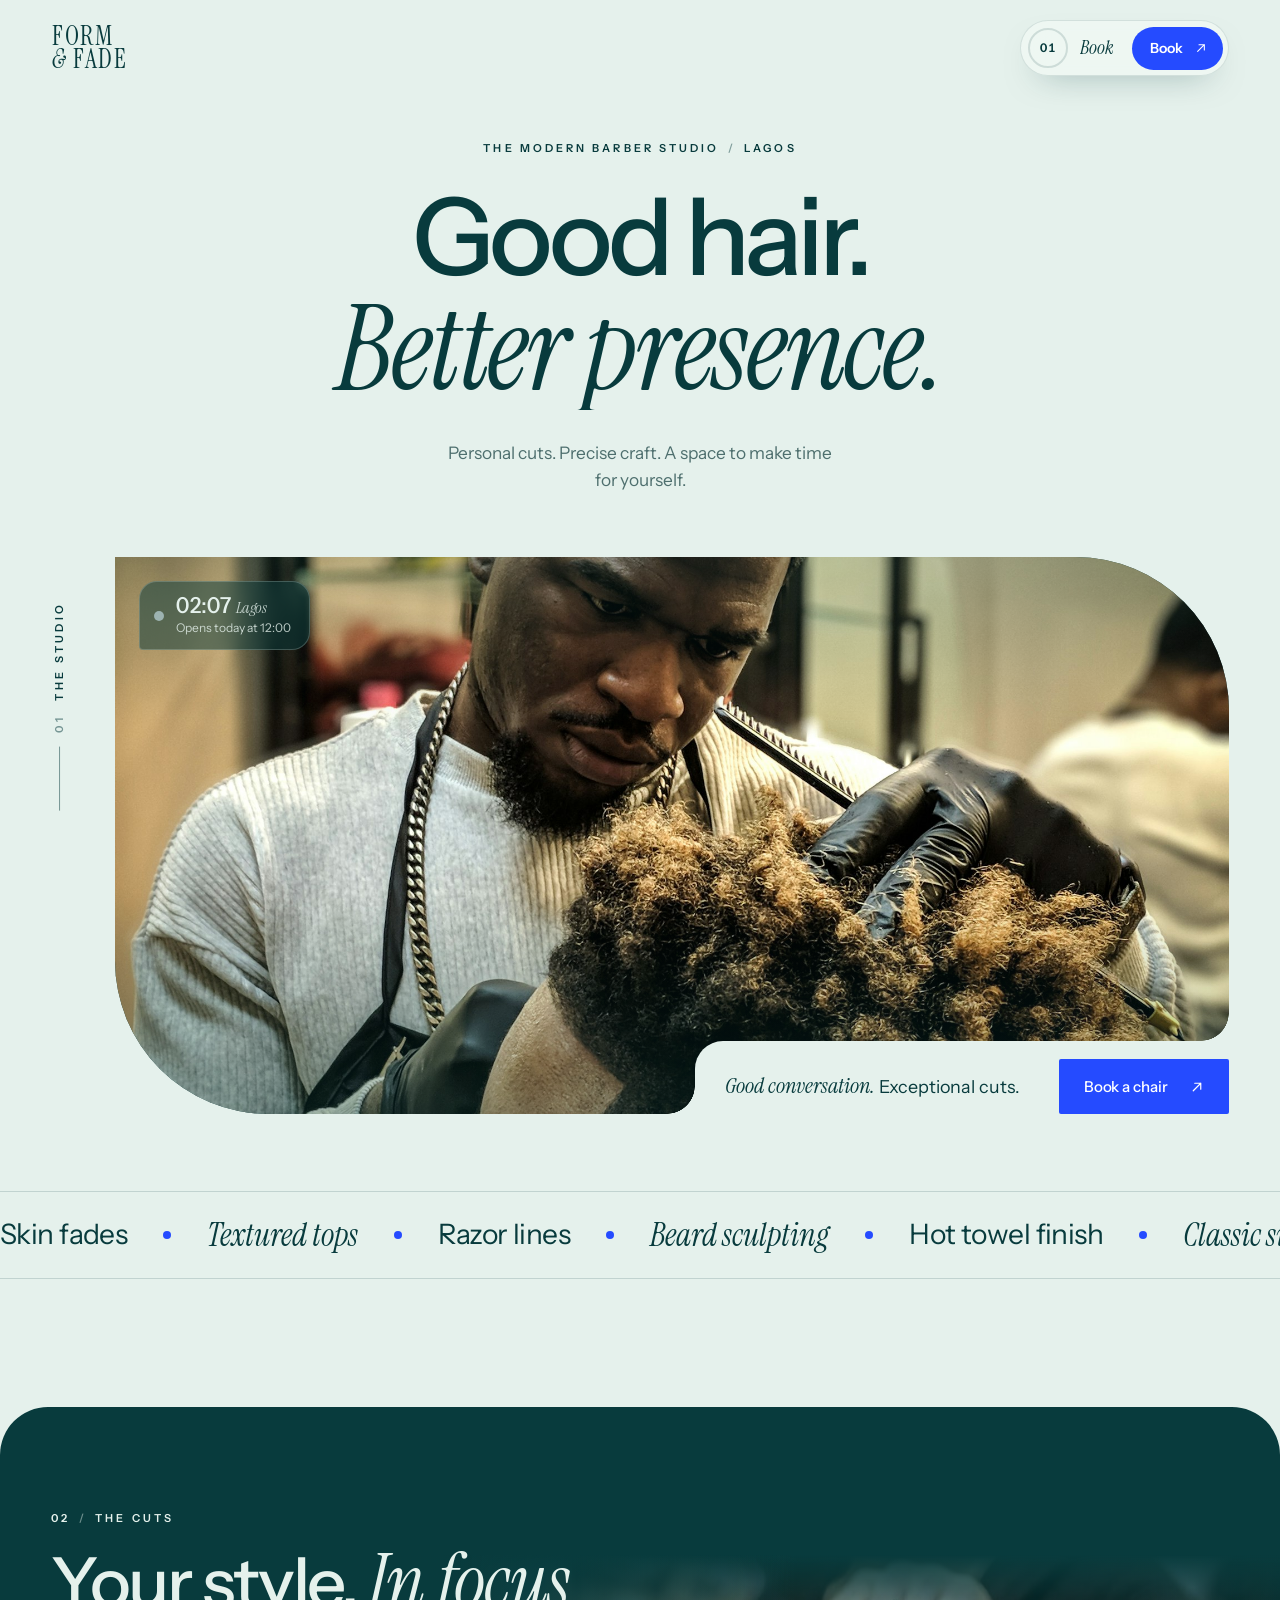
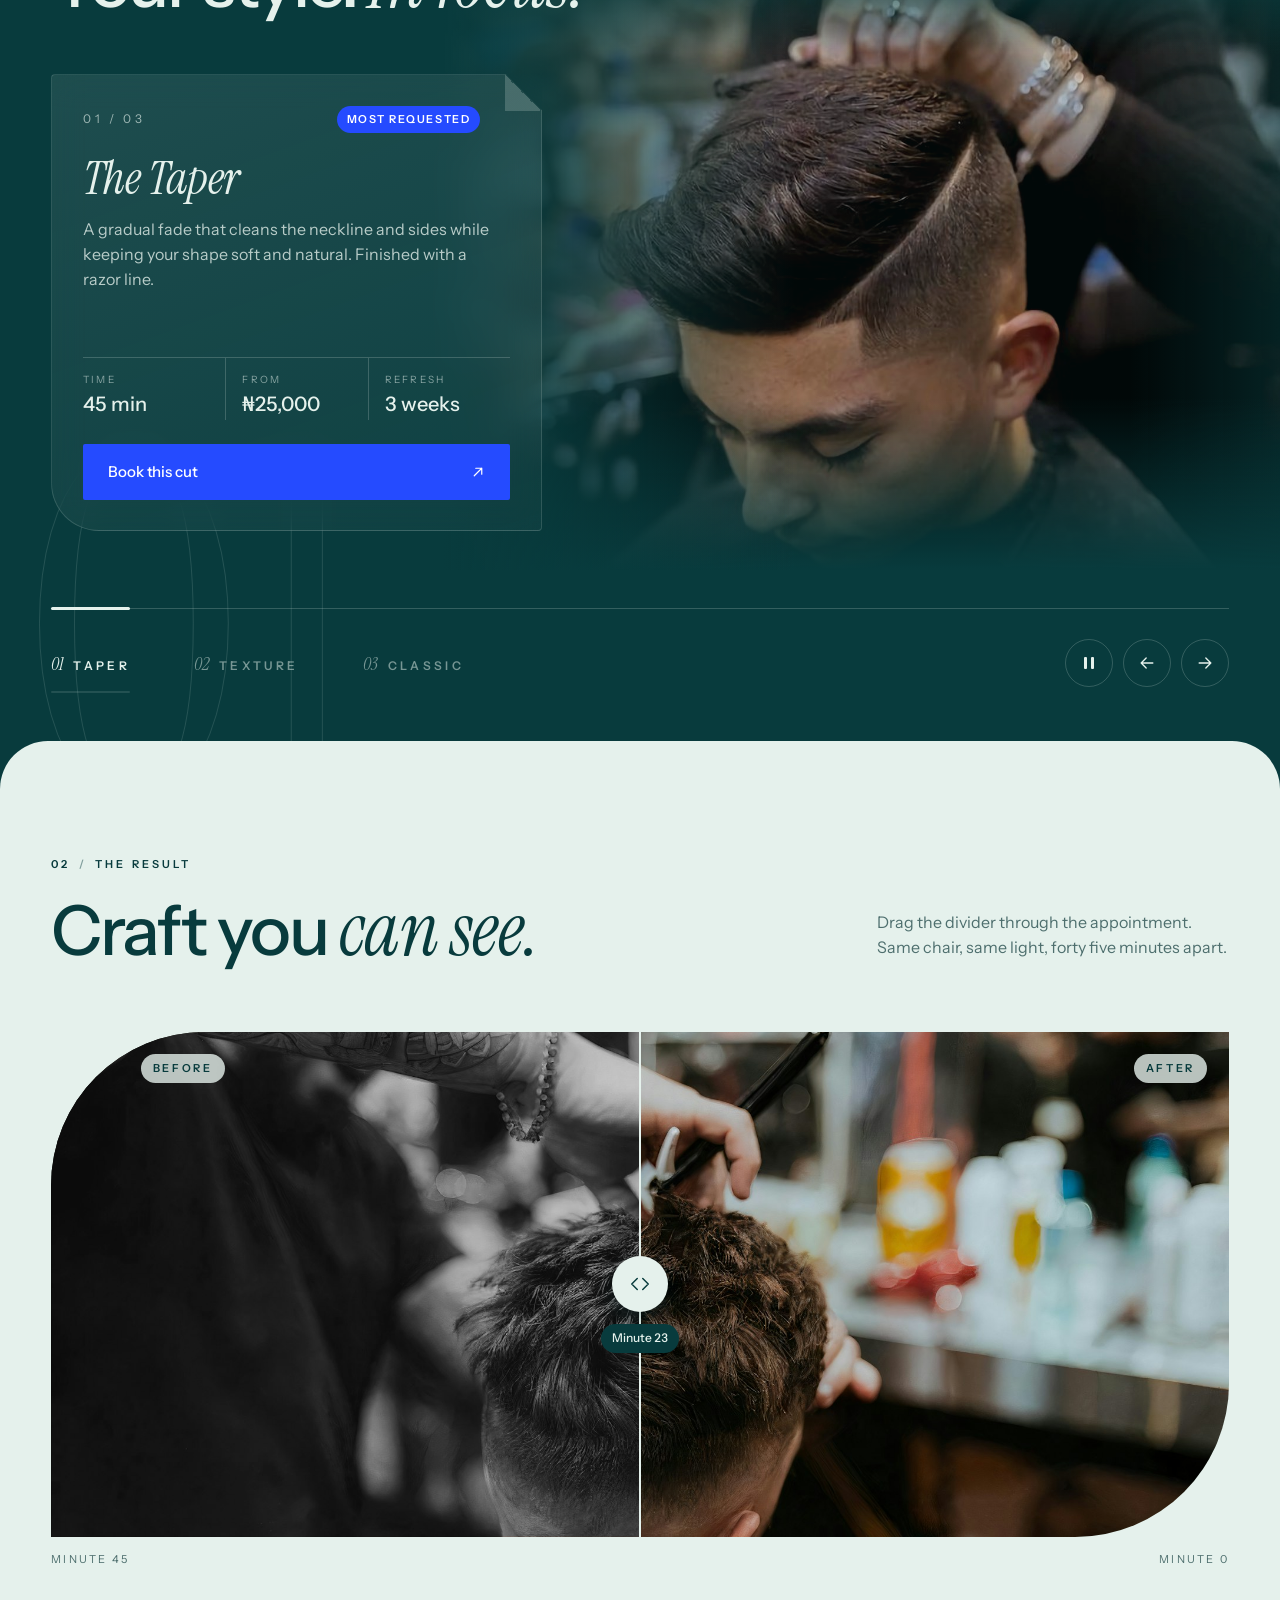
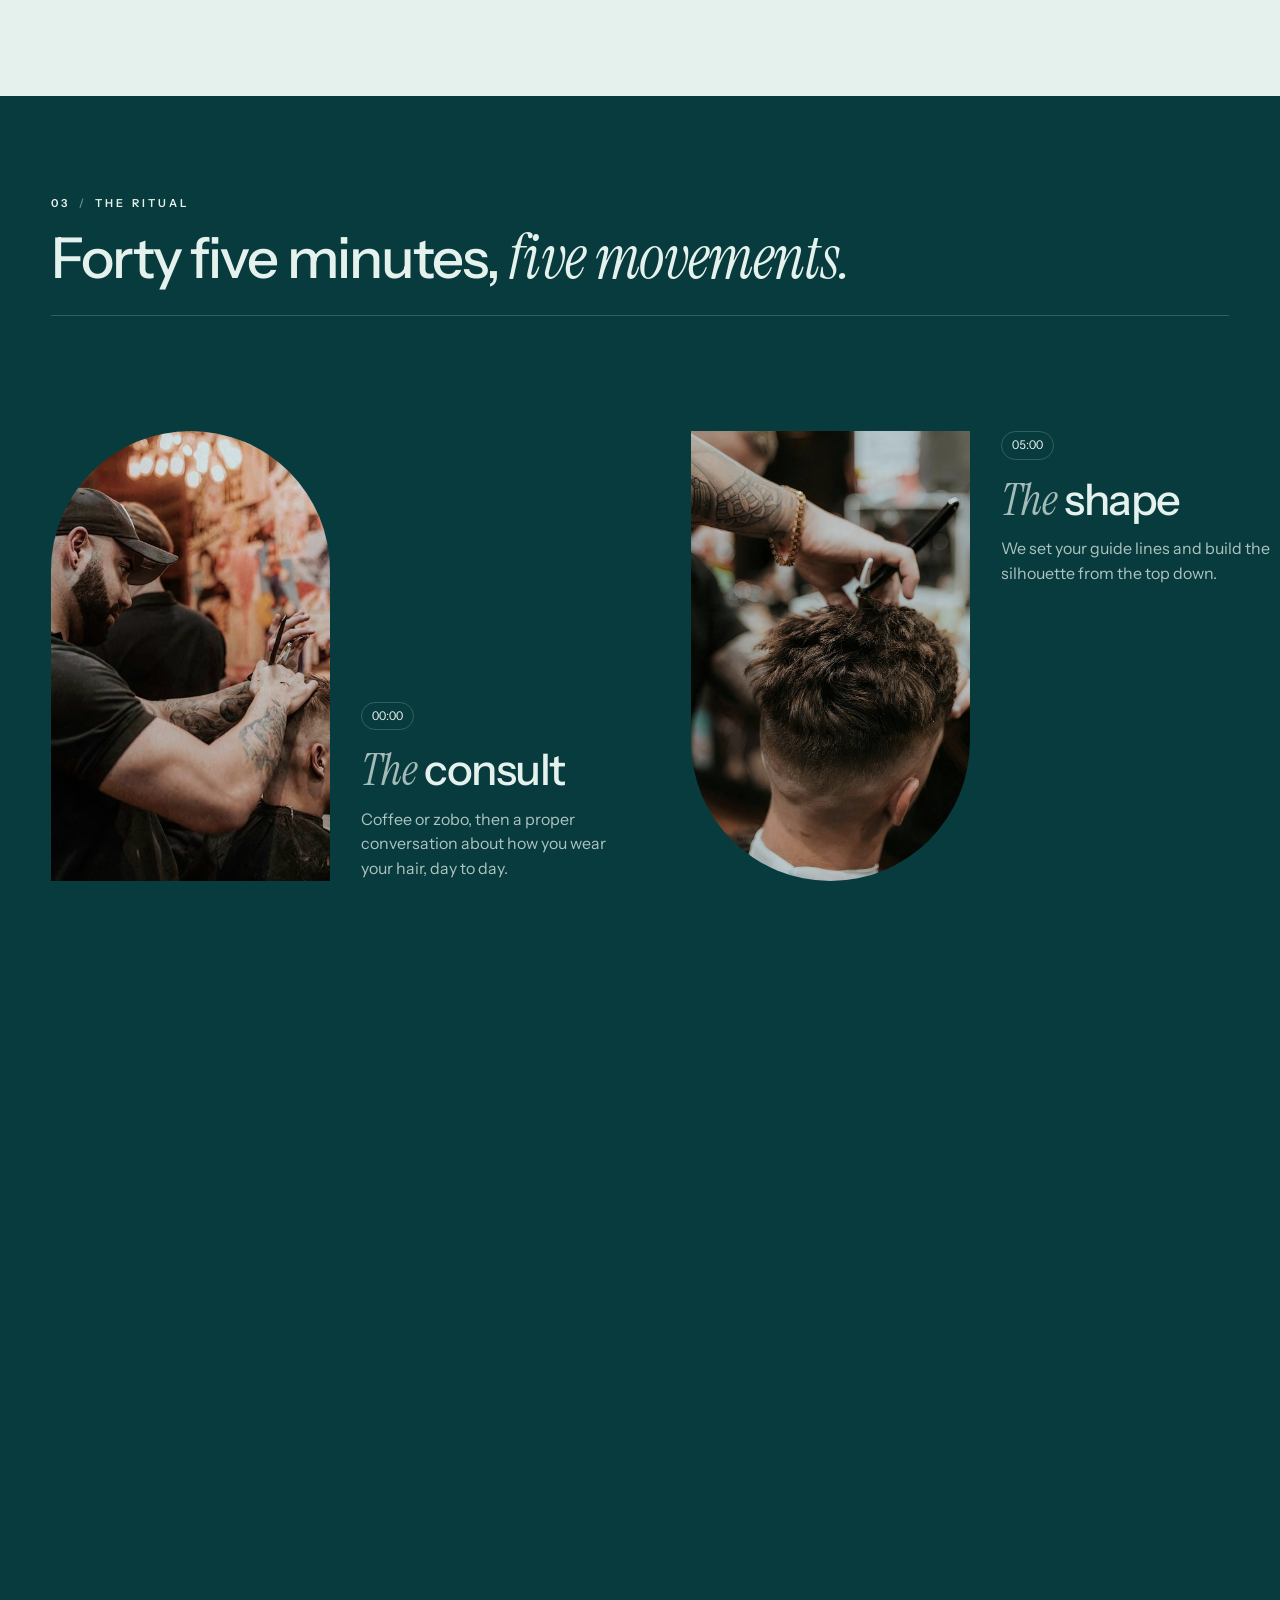
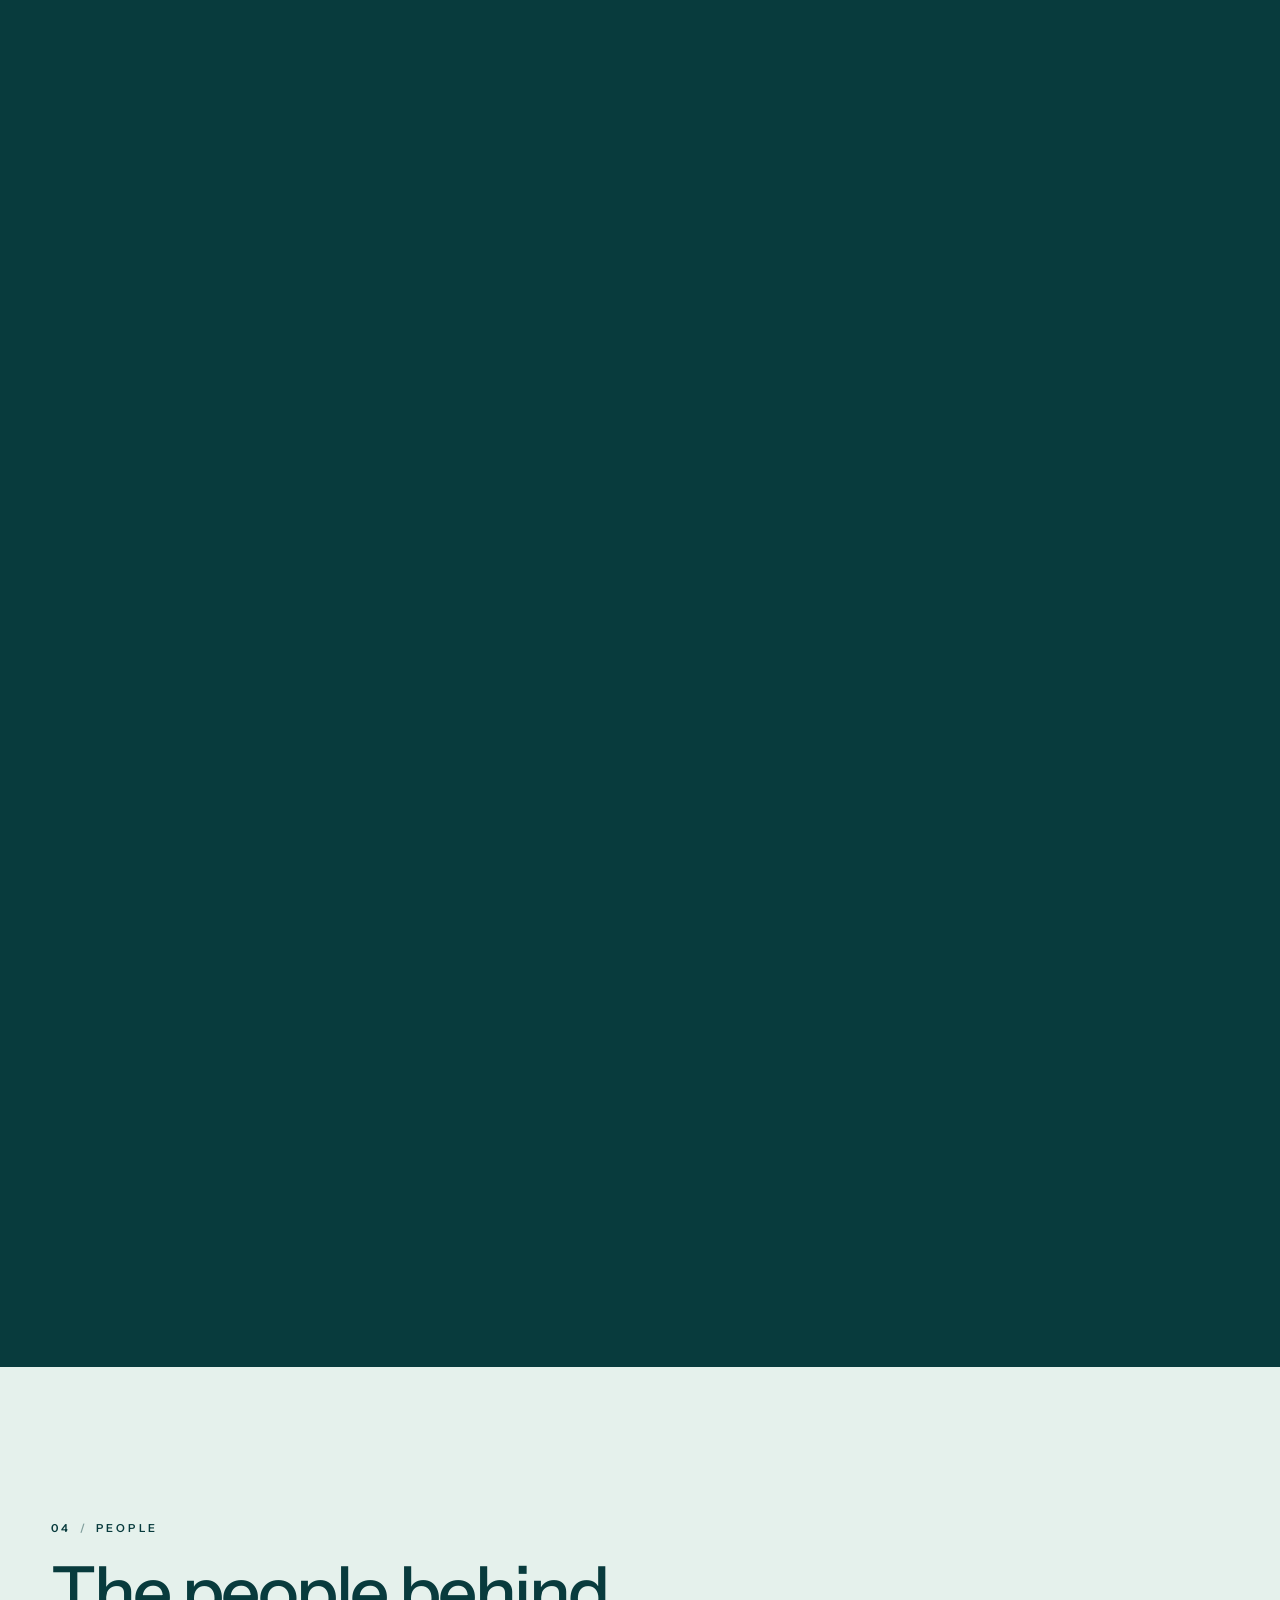
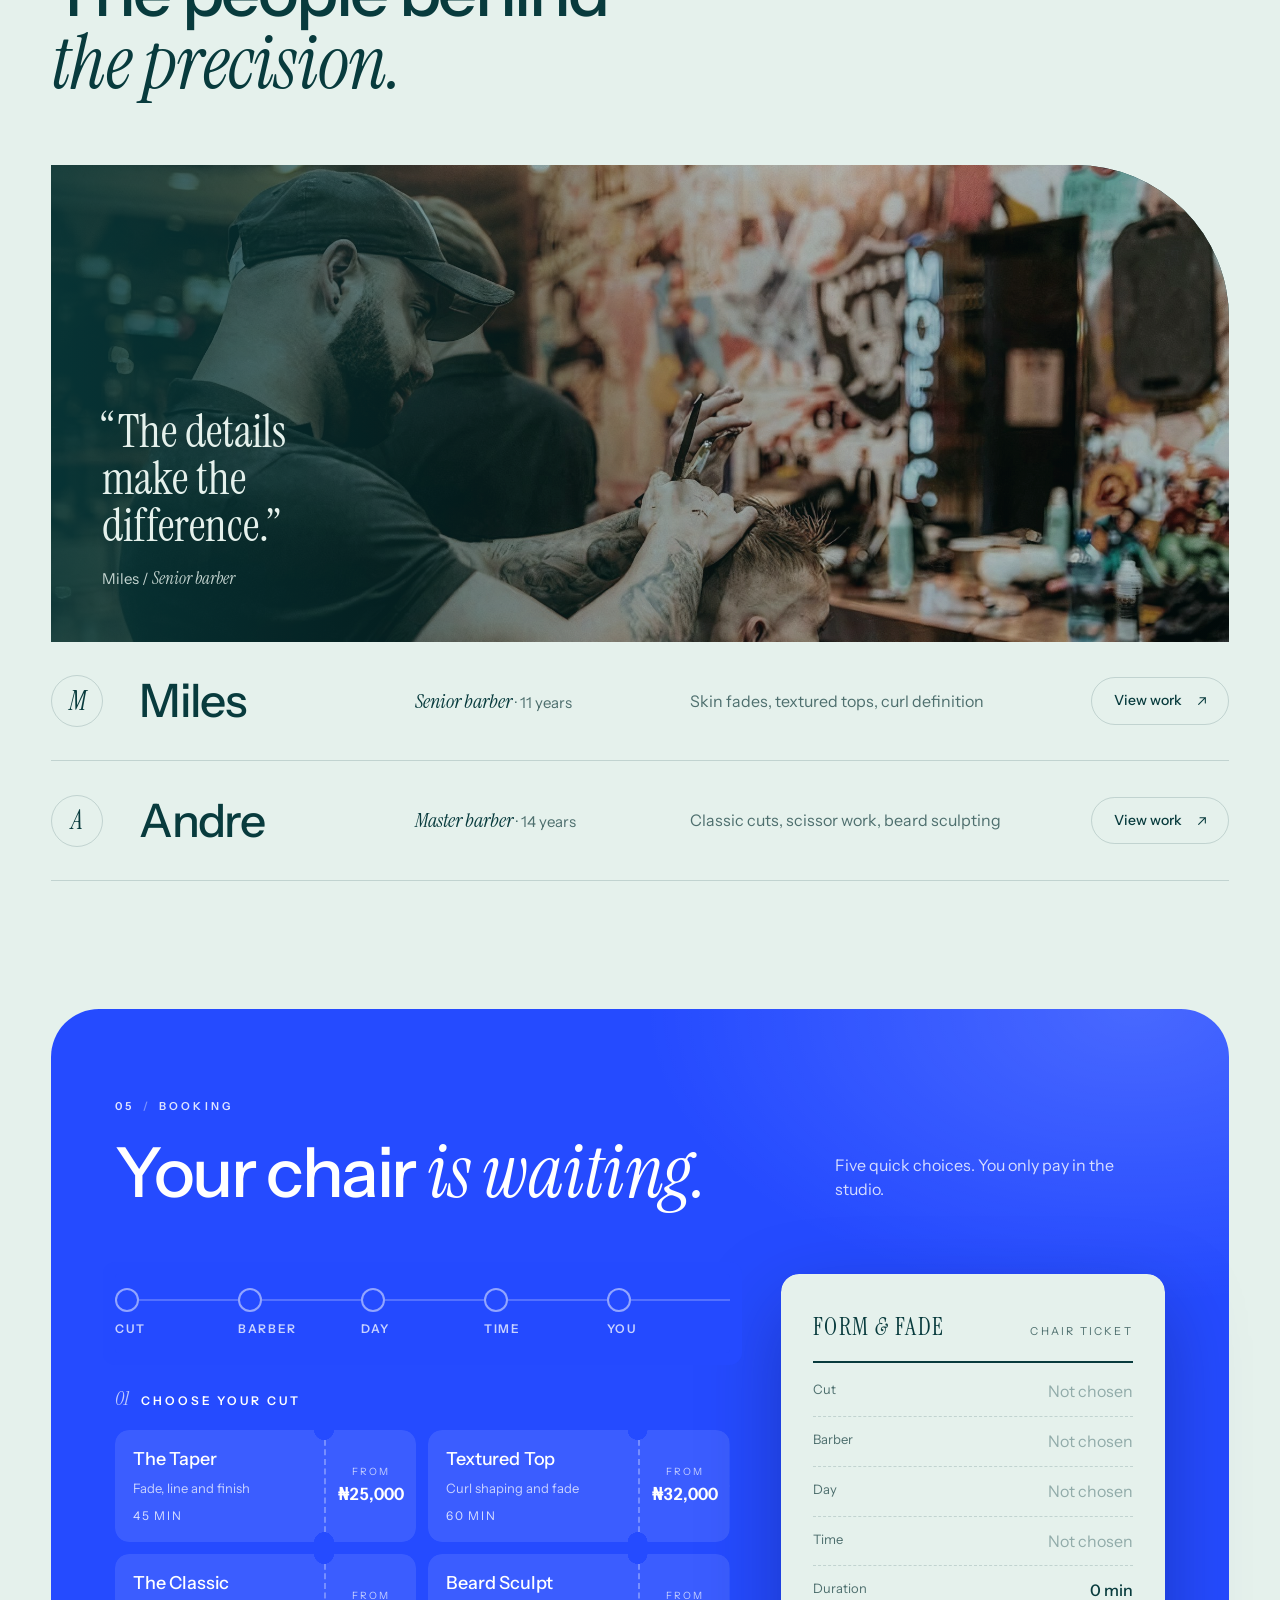
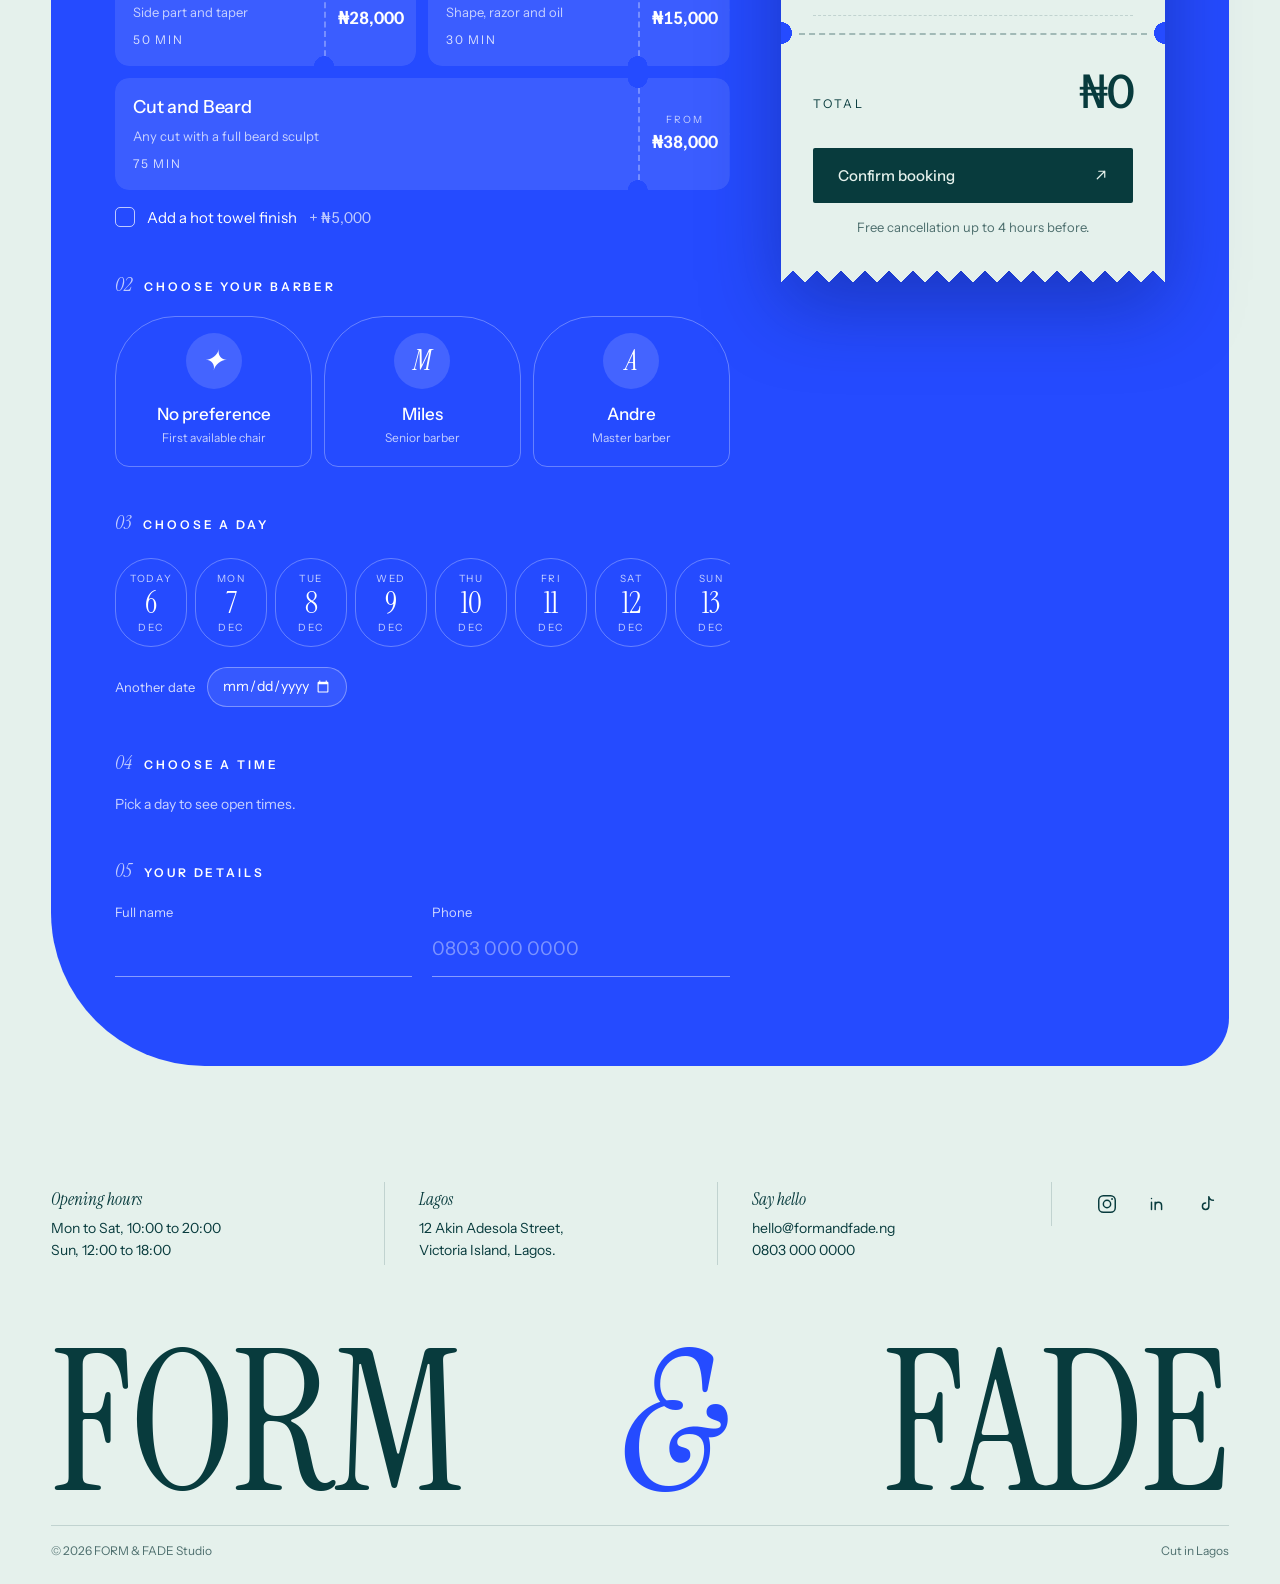
==== commit 74028cb4: "Redesign FORM & FADE with lens nav, ticket cards and pinned ritual Lens navigation with scroll progr" ====
--- a/index.html
+++ b/index.html
@@ -16,38 +16,66 @@
 <body>
   <a class="skip" href="#main">Skip to content</a>
 
-  <!-- ============ HEADER ============ -->
+  <!-- context cursor (fine pointers only) -->
+  <div class="cursor" aria-hidden="true"><span class="cursor__dot"></span><span class="cursor__label"></span></div>
+
+  <!-- ================= HEADER ================= -->
   <header class="header" id="header">
     <a href="#studio" class="wordmark" aria-label="FORM and FADE, back to top">
       <span>Form</span><span><i>&amp;</i> Fade</span>
     </a>
 
-    <nav class="dock" id="dock" aria-label="Primary">
-      <button class="dock__toggle" id="menuToggle" aria-expanded="false" aria-controls="dockLinks">
-        <span class="dock__burger" aria-hidden="true"><i></i><i></i></span>
-        <span class="dock__toggle-label">Menu</span>
+    <nav class="lens" id="lens" aria-label="Primary">
+      <!-- collapsed face: progress ring, section index, current label -->
+      <button class="lens__face" id="lensFace" aria-expanded="false" aria-controls="sheet">
+        <span class="lens__ring" aria-hidden="true">
+          <svg viewBox="0 0 44 44"><circle class="lens__track" cx="22" cy="22" r="19" /><circle class="lens__progress" id="lensProgress" cx="22" cy="22" r="19" /></svg>
+          <b id="lensIndex">01</b>
+        </span>
+        <span class="lens__now" aria-hidden="true"><span class="lens__now-inner" id="lensNow">Studio</span></span>
+        <span class="sr" id="lensFaceLabel">Open menu</span>
       </button>
-      <ul class="dock__links" id="dockLinks">
+
+      <!-- expanded links (desktop hover / focus) -->
+      <ul class="lens__links" id="lensLinks">
         <li><a href="#studio" data-nav="studio">Studio</a></li>
         <li><a href="#cuts" data-nav="cuts">Cuts</a></li>
         <li><a href="#people" data-nav="people">People</a></li>
-        <li class="dock__pill" aria-hidden="true"></li>
       </ul>
-      <a href="#book" class="dock__book" data-nav="book">
+
+      <a href="#book" class="lens__book" data-nav="book">
         <span>Book</span>
         <svg viewBox="0 0 24 24" aria-hidden="true"><path d="M7 17 17 7M9 7h8v8" /></svg>
       </a>
     </nav>
   </header>
 
+  <!-- full screen menu sheet (small screens) -->
+  <div class="sheet" id="sheet" aria-hidden="true">
+    <div class="sheet__inner">
+      <p class="eyebrow eyebrow--light">Menu</p>
+      <ol class="sheet__links">
+        <li><a href="#studio" data-nav="studio"><span class="sheet__n">01</span><span class="sheet__t">Studio</span><img src="assets/img/hero.jpg" alt="" loading="lazy" /></a></li>
+        <li><a href="#cuts" data-nav="cuts"><span class="sheet__n">02</span><span class="sheet__t">Cuts</span><img src="assets/img/cut-taper.jpg" alt="" loading="lazy" /></a></li>
+        <li><a href="#ritual" data-nav="ritual"><span class="sheet__n">03</span><span class="sheet__t">Ritual</span><img src="assets/img/andre-3.jpg" alt="" loading="lazy" /></a></li>
+        <li><a href="#people" data-nav="people"><span class="sheet__n">04</span><span class="sheet__t">People</span><img src="assets/img/team.jpg" alt="" loading="lazy" /></a></li>
+        <li><a href="#book" data-nav="book"><span class="sheet__n">05</span><span class="sheet__t"><em>Book a chair</em></span><img src="assets/img/miles-1.jpg" alt="" loading="lazy" /></a></li>
+      </ol>
+      <div class="sheet__foot">
+        <p><em>Lagos</em><br />12 Akin Adesola Street, Victoria Island</p>
+        <p><em>Hours</em><br />Mon to Sat 10:00 to 20:00 · Sun 12:00 to 18:00</p>
+      </div>
+    </div>
+  </div>
+
   <main id="main">
 
-    <!-- ============ HERO ============ -->
-    <section class="hero" id="studio" data-section="studio" aria-labelledby="heroTitle">
+    <!-- ================= HERO ================= -->
+    <section class="hero" id="studio" data-section="studio" data-index="01" data-label="Studio" aria-labelledby="heroTitle">
       <p class="eyebrow hero__eyebrow reveal">The modern barber studio <span aria-hidden="true">/</span> Lagos</p>
-      <h1 class="hero__title reveal" id="heroTitle">
-        <span>Good hair.</span>
-        <em>Better presence.</em>
+      <h1 class="hero__title" id="heroTitle">
+        <span class="line"><span class="line__in">Good hair.</span></span>
+        <span class="line"><em class="line__in">Better presence.</em></span>
       </h1>
       <p class="hero__lede reveal">Personal cuts. Precise craft. A space to make time for yourself.</p>
 
@@ -57,6 +85,15 @@
         <figure class="hero__media" id="heroMedia">
           <img src="assets/img/hero.jpg" alt="A barber in a cream sweater shaping a client's textured curls with clippers inside the studio" class="hero__poster" width="2000" height="2660" fetchpriority="high" />
           <!-- A video is injected here when CONFIG.heroVideo is set in script.js -->
+
+          <div class="clock" aria-live="off">
+            <span class="clock__dot" id="clockDot" aria-hidden="true"></span>
+            <div>
+              <p class="clock__time"><span id="clockTime">00:00</span> <small>Lagos</small></p>
+              <p class="clock__state" id="clockState">Checking the chairs</p>
+            </div>
+          </div>
+
           <button class="hero__motion" id="heroMotion" hidden aria-pressed="false">
             <span class="hero__motion-icon" aria-hidden="true"></span>
             <span class="hero__motion-text">Pause film</span>
@@ -72,92 +109,136 @@
         </div>
       </div>
 
-      <dl class="hero__facts reveal">
-        <div><dt>Since</dt><dd>2019</dd></div>
-        <div><dt>Chairs</dt><dd>Four</dd></div>
-        <div><dt>Victoria Island</dt><dd>12 Akin Adesola St</dd></div>
-        <div class="hero__status" id="openStatus"><dt>Today</dt><dd>Checking hours</dd></div>
-      </dl>
-    </section>
-
-    <!-- ============ CUT SHOWCASE ============ -->
-    <section class="showcase" id="cuts" data-section="cuts" aria-labelledby="cutsTitle">
+      <div class="ticker" aria-hidden="true">
+        <div class="ticker__row">
+          <span>Skin fades</span><i></i><span><em>Textured tops</em></span><i></i><span>Razor lines</span><i></i><span><em>Beard sculpting</em></span><i></i><span>Hot towel finish</span><i></i><span><em>Classic side parts</em></span><i></i>
+          <span>Skin fades</span><i></i><span><em>Textured tops</em></span><i></i><span>Razor lines</span><i></i><span><em>Beard sculpting</em></span><i></i><span>Hot towel finish</span><i></i><span><em>Classic side parts</em></span><i></i>
+        </div>
+      </div>
+    </section>
+
+    <!-- ================= CUT SHOWCASE ================= -->
+    <section class="showcase" id="cuts" data-section="cuts" data-index="02" data-label="Cuts" data-dark aria-labelledby="cutsTitle">
+      <div class="showcase__numeral" aria-hidden="true"><span id="cutNumeral">01</span></div>
+
       <div class="showcase__inner">
         <header class="showcase__head">
           <p class="eyebrow eyebrow--light">02 <span aria-hidden="true">/</span> The cuts</p>
           <h2 id="cutsTitle">Your style. <em>In focus.</em></h2>
         </header>
 
-        <div class="showcase__body" id="showcase" tabindex="-1">
-          <div class="showcase__media" id="cutMedia" aria-live="off">
-            <img class="showcase__img is-active" data-cut="taper" src="assets/img/cut-taper.jpg" alt="Close view of a sharp taper with a hard part, styled back with volume" style="--pos: 50% 18%" />
+        <div class="showcase__body" id="showcase">
+          <div class="showcase__media" id="cutMedia" data-cursor="Swipe">
+            <img class="showcase__img is-active" data-cut="taper" src="assets/img/cut-taper.jpg" alt="Close view of a sharp taper with a hard part, styled back with volume" style="--pos: 50% 30%" />
             <img class="showcase__img" data-cut="texture" src="assets/img/cut-texture.jpg" alt="Textured curly top with a low fade, being refined with clippers" style="--pos: 60% 72%" loading="lazy" />
             <img class="showcase__img" data-cut="classic" src="assets/img/cut-classic.jpg" alt="A barber finishing a classic tapered cut with hold spray" style="--pos: 50% 40%" loading="lazy" />
-            <div class="showcase__grain" aria-hidden="true"></div>
+            <div class="showcase__veil" aria-hidden="true"></div>
           </div>
 
-          <div class="showcase__detail" aria-live="polite">
-            <p class="showcase__count"><span id="cutIndex">01</span> <span aria-hidden="true">/</span> 03</p>
-            <div class="showcase__text" id="cutText">
+          <!-- spec card -->
+          <article class="spec" aria-live="polite">
+            <header class="spec__head">
+              <span class="spec__count"><span id="cutIndex">01</span> / 03</span>
+              <span class="spec__tag" id="cutTag">Most requested</span>
+            </header>
+            <div class="spec__text" id="cutText">
               <h3 id="cutName">The Taper</h3>
               <p id="cutDesc">A gradual fade that cleans the neckline and sides while keeping your shape soft and natural. Finished with a razor line.</p>
             </div>
-            <dl class="showcase__meta">
-              <div><dt>Duration</dt><dd id="cutTime">45 min</dd></div>
+            <dl class="spec__meta">
+              <div><dt>Time</dt><dd id="cutTime">45 min</dd></div>
               <div><dt>From</dt><dd id="cutPrice">₦25,000</dd></div>
+              <div><dt>Refresh</dt><dd id="cutRefresh">3 weeks</dd></div>
             </dl>
-            <a href="#book" class="btn btn--cobalt" id="bookCut">
+            <a href="#book" class="btn btn--cobalt btn--block" id="bookCut">
               <span>Book this cut</span>
               <svg viewBox="0 0 24 24" aria-hidden="true"><path d="M7 17 17 7M9 7h8v8" /></svg>
             </a>
+          </article>
+        </div>
+
+        <!-- the scale: understated tabs with a sliding thumb and autoplay progress -->
+        <div class="scale">
+          <div class="scale__track" aria-hidden="true"><i class="scale__thumb" id="scaleThumb"></i></div>
+          <div class="scale__tabs" role="tablist" aria-label="Haircut styles" id="cutTabs">
+            <button role="tab" id="tab-taper" aria-selected="true" aria-controls="showcase" data-cut="taper"><span class="scale__n">01</span>Taper<i class="scale__bar" aria-hidden="true"></i></button>
+            <button role="tab" id="tab-texture" aria-selected="false" aria-controls="showcase" data-cut="texture" tabindex="-1"><span class="scale__n">02</span>Texture<i class="scale__bar" aria-hidden="true"></i></button>
+            <button role="tab" id="tab-classic" aria-selected="false" aria-controls="showcase" data-cut="classic" tabindex="-1"><span class="scale__n">03</span>Classic<i class="scale__bar" aria-hidden="true"></i></button>
           </div>
-        </div>
-
-        <div class="showcase__bar">
-          <div class="tabs" role="tablist" aria-label="Haircut styles" id="cutTabs">
-            <button role="tab" id="tab-taper" aria-selected="true" aria-controls="showcase" data-cut="taper"><span>01</span>Taper</button>
-            <button role="tab" id="tab-texture" aria-selected="false" aria-controls="showcase" data-cut="texture" tabindex="-1"><span>02</span>Texture</button>
-            <button role="tab" id="tab-classic" aria-selected="false" aria-controls="showcase" data-cut="classic" tabindex="-1"><span>03</span>Classic</button>
-            <i class="tabs__line" aria-hidden="true"></i>
+          <div class="scale__ctrl">
+            <button class="round" id="cutPlay" aria-pressed="false" aria-label="Pause autoplay"><span class="round__pp" aria-hidden="true"></span></button>
+            <button class="round" id="cutPrev" aria-label="Previous style"><svg viewBox="0 0 24 24" aria-hidden="true"><path d="M19 12H5M11 6l-6 6 6 6" /></svg></button>
+            <button class="round" id="cutNext" aria-label="Next style"><svg viewBox="0 0 24 24" aria-hidden="true"><path d="M5 12h14M13 6l6 6-6 6" /></svg></button>
           </div>
-          <div class="arrows">
-            <button class="arrow" id="cutPrev" aria-label="Previous style"><svg viewBox="0 0 24 24" aria-hidden="true"><path d="M19 12H5M11 6l-6 6 6 6" /></svg></button>
-            <button class="arrow" id="cutNext" aria-label="Next style"><svg viewBox="0 0 24 24" aria-hidden="true"><path d="M5 12h14M13 6l6 6-6 6" /></svg></button>
-          </div>
-        </div>
-      </div>
-    </section>
-
-    <!-- ============ BEFORE / AFTER ============ -->
-    <section class="craft" id="craft" data-section="cuts" aria-labelledby="craftTitle">
+        </div>
+      </div>
+    </section>
+
+    <!-- ================= BEFORE / AFTER ================= -->
+    <section class="craft" id="craft" data-section="cuts" data-index="02" data-label="Cuts" aria-labelledby="craftTitle">
       <div class="craft__head">
-        <p class="eyebrow">03 <span aria-hidden="true">/</span> The result</p>
+        <p class="eyebrow">02 <span aria-hidden="true">/</span> The result</p>
         <h2 id="craftTitle" class="reveal">Craft you <em>can see.</em></h2>
-        <p class="craft__lede reveal">Drag across to compare. Same chair, same light, forty five minutes apart.</p>
+        <p class="craft__lede reveal">Drag the divider through the appointment. Same chair, same light, forty five minutes apart.</p>
       </div>
 
       <!-- Swap these sources for a matching before and after pair of the same client. -->
-      <div class="compare reveal" id="compare"
+      <div class="compare reveal" id="compare" data-cursor="Drag"
            data-before="assets/img/compare.jpg"
            data-after="assets/img/compare.jpg"
            data-before-alt="Client before the cut, with grown out sides"
            data-after-alt="Client after the cut, with a clean skin fade and textured top"
            style="--pos: 50%">
         <img class="compare__img compare__img--after" alt="" />
-        <div class="compare__before">
-          <img class="compare__img compare__img--before" alt="" />
-        </div>
+        <div class="compare__before"><img class="compare__img compare__img--before" alt="" /></div>
         <span class="compare__tag compare__tag--before" aria-hidden="true">Before</span>
         <span class="compare__tag compare__tag--after" aria-hidden="true">After</span>
         <div class="compare__handle" aria-hidden="true">
-          <span><svg viewBox="0 0 24 24"><path d="M9 6l-6 6 6 6M15 6l6 6-6 6" /></svg></span>
-        </div>
-        <input class="compare__range" type="range" min="0" max="100" value="50" step="0.5" aria-label="Before and after comparison. Use arrow keys to reveal more of the before or after photo." />
-      </div>
-    </section>
-
-    <!-- ============ PEOPLE ============ -->
-    <section class="people" id="people" data-section="people" aria-labelledby="peopleTitle">
+          <span class="compare__knob"><svg viewBox="0 0 24 24"><path d="M9 6l-6 6 6 6M15 6l6 6-6 6" /></svg></span>
+          <span class="compare__min" id="compareMin">Minute 23</span>
+        </div>
+        <input class="compare__range" type="range" min="0" max="100" value="50" step="0.5" aria-label="Before and after comparison. Use the arrow keys to reveal more of either photo." />
+      </div>
+      <div class="compare__scale" aria-hidden="true"><span>Minute 45</span><span>Minute 0</span></div>
+    </section>
+
+    <!-- ================= RITUAL (horizontal) ================= -->
+    <section class="ritual" id="ritual" data-section="ritual" data-index="03" data-label="Ritual" data-dark aria-labelledby="ritualTitle">
+      <div class="ritual__pin">
+        <header class="ritual__head">
+          <p class="eyebrow eyebrow--light">03 <span aria-hidden="true">/</span> The ritual</p>
+          <h2 id="ritualTitle">Forty five minutes, <em>five movements.</em></h2>
+          <div class="ritual__progress" aria-hidden="true"><i id="ritualBar"></i></div>
+        </header>
+        <div class="ritual__viewport" id="ritualViewport" tabindex="0" aria-label="The ritual, five steps. Scroll to move through them.">
+          <ol class="ritual__track" id="ritualTrack">
+            <li class="move">
+              <figure class="move__img"><img src="assets/img/team.jpg" alt="Barber studying a client's hair before the cut" loading="lazy" style="--pos: 35% 30%" /></figure>
+              <div class="move__txt"><span class="move__t">00:00</span><h3><em>The</em> consult</h3><p>Coffee or zobo, then a proper conversation about how you wear your hair, day to day.</p></div>
+            </li>
+            <li class="move move--alt">
+              <figure class="move__img"><img src="assets/img/compare.jpg" alt="Barber lifting hair with a comb while cutting" loading="lazy" style="--pos: 45% 50%" /></figure>
+              <div class="move__txt"><span class="move__t">05:00</span><h3><em>The</em> shape</h3><p>We set your guide lines and build the silhouette from the top down.</p></div>
+            </li>
+            <li class="move">
+              <figure class="move__img"><img src="assets/img/andre-2.jpg" alt="Barber detailing a fade with a straight razor" loading="lazy" style="--pos: 50% 40%" /></figure>
+              <div class="move__txt"><span class="move__t">20:00</span><h3><em>The</em> blend</h3><p>The part most studios rush. We take our time until the fade disappears into itself.</p></div>
+            </li>
+            <li class="move move--alt">
+              <figure class="move__img"><img src="assets/img/andre-3.jpg" alt="Beard being lathered with a brush" loading="lazy" style="--pos: 50% 40%" /></figure>
+              <div class="move__txt"><span class="move__t">35:00</span><h3><em>The</em> line</h3><p>Hot lather and a straight razor for the edges: forehead, temple, nape.</p></div>
+            </li>
+            <li class="move">
+              <figure class="move__img"><img src="assets/img/miles-1.jpg" alt="Client being blow dried and styled at the end of the cut" loading="lazy" style="--pos: 50% 30%" /></figure>
+              <div class="move__txt"><span class="move__t">42:00</span><h3><em>The</em> reveal</h3><p>Hot towel, cool tonic, the two mirror check. You only leave when you love it.</p></div>
+            </li>
+          </ol>
+        </div>
+      </div>
+    </section>
+
+    <!-- ================= PEOPLE ================= -->
+    <section class="people" id="people" data-section="people" data-index="04" data-label="People" aria-labelledby="peopleTitle">
       <div class="people__head">
         <p class="eyebrow">04 <span aria-hidden="true">/</span> People</p>
         <h2 id="peopleTitle" class="reveal">The people behind <em>the precision.</em></h2>
@@ -171,131 +252,126 @@
         </figcaption>
       </figure>
 
-      <ul class="roster">
-        <li class="roster__row reveal">
-          <span class="roster__no">01</span>
+      <ul class="roster" id="roster">
+        <li class="roster__row reveal" data-preview="assets/img/miles-3.jpg">
+          <span class="roster__mono" aria-hidden="true">M</span>
           <span class="roster__name">Miles</span>
-          <span class="roster__role"><em>Senior barber</em></span>
+          <span class="roster__role"><em>Senior barber</em> · 11 years</span>
           <span class="roster__spec">Skin fades, textured tops, curl definition</span>
-          <button class="roster__cta" data-barber="miles" aria-haspopup="dialog">
-            View work <svg viewBox="0 0 24 24" aria-hidden="true"><path d="M7 17 17 7M9 7h8v8" /></svg>
-          </button>
+          <button class="roster__cta" data-barber="miles" aria-haspopup="dialog">View work <svg viewBox="0 0 24 24" aria-hidden="true"><path d="M7 17 17 7M9 7h8v8" /></svg></button>
         </li>
-        <li class="roster__row reveal">
-          <span class="roster__no">02</span>
+        <li class="roster__row reveal" data-preview="assets/img/andre-1.jpg">
+          <span class="roster__mono" aria-hidden="true">A</span>
           <span class="roster__name">Andre</span>
-          <span class="roster__role"><em>Master barber</em></span>
+          <span class="roster__role"><em>Master barber</em> · 14 years</span>
           <span class="roster__spec">Classic cuts, scissor work, beard sculpting</span>
-          <button class="roster__cta" data-barber="andre" aria-haspopup="dialog">
-            View work <svg viewBox="0 0 24 24" aria-hidden="true"><path d="M7 17 17 7M9 7h8v8" /></svg>
-          </button>
+          <button class="roster__cta" data-barber="andre" aria-haspopup="dialog">View work <svg viewBox="0 0 24 24" aria-hidden="true"><path d="M7 17 17 7M9 7h8v8" /></svg></button>
         </li>
       </ul>
-    </section>
-
-    <!-- ============ BOOKING ============ -->
-    <section class="book" id="book" data-section="book" aria-labelledby="bookTitle">
+      <div class="peek" aria-hidden="true"><img alt="" /></div>
+    </section>
+
+    <!-- ================= BOOKING ================= -->
+    <section class="book" id="book" data-section="book" data-index="05" data-label="Book" aria-labelledby="bookTitle">
       <div class="book__inner">
         <header class="book__head">
           <p class="eyebrow eyebrow--light">05 <span aria-hidden="true">/</span> Booking</p>
           <h2 id="bookTitle">Your chair <em>is waiting.</em></h2>
-          <p class="book__lede">Choose your cut, your barber and your moment. You only pay in the studio.</p>
+          <p class="book__lede">Five quick choices. You only pay in the studio.</p>
         </header>
 
         <form class="bform" id="bookForm" novalidate>
+          <!-- step rail -->
+          <ol class="steps" aria-label="Booking progress">
+            <li data-step="service"><a href="#gService"><i></i><span>Cut</span></a></li>
+            <li data-step="barber"><a href="#gBarber"><i></i><span>Barber</span></a></li>
+            <li data-step="date"><a href="#gDate"><i></i><span>Day</span></a></li>
+            <li data-step="time"><a href="#gTime"><i></i><span>Time</span></a></li>
+            <li data-step="details"><a href="#gDetails"><i></i><span>You</span></a></li>
+          </ol>
+
           <div class="bform__fields">
-
             <fieldset class="group" id="gService">
-              <legend><span>01</span> Service</legend>
-              <div class="options" id="serviceOptions"></div>
+              <legend><span>01</span> Choose your cut</legend>
+              <div class="stubs" id="serviceOptions"></div>
               <label class="addon">
                 <input type="checkbox" id="addonTowel" />
                 <span class="addon__box" aria-hidden="true"></span>
-                <span>Add hot towel finish</span>
-                <span class="addon__price">₦5,000</span>
+                <span>Add a hot towel finish</span>
+                <span class="addon__price">+ ₦5,000</span>
               </label>
               <p class="err" id="errService"></p>
             </fieldset>
 
             <fieldset class="group" id="gBarber">
-              <legend><span>02</span> Barber</legend>
-              <div class="options options--row" id="barberOptions">
-                <label class="opt opt--compact"><input type="radio" name="barber" value="any" /><span class="opt__body"><b>No preference</b><small>First available</small></span></label>
-                <label class="opt opt--compact"><input type="radio" name="barber" value="miles" /><span class="opt__body"><b>Miles</b><small>Senior barber</small></span></label>
-                <label class="opt opt--compact"><input type="radio" name="barber" value="andre" /><span class="opt__body"><b>Andre</b><small>Master barber</small></span></label>
+              <legend><span>02</span> Choose your barber</legend>
+              <div class="barbers" id="barberOptions">
+                <label class="bcard"><input type="radio" name="barber" value="any" /><span class="bcard__body"><span class="bcard__mono" aria-hidden="true">✦</span><b>No preference</b><small>First available chair</small></span></label>
+                <label class="bcard"><input type="radio" name="barber" value="miles" /><span class="bcard__body"><span class="bcard__mono" aria-hidden="true">M</span><b>Miles</b><small>Senior barber</small></span></label>
+                <label class="bcard"><input type="radio" name="barber" value="andre" /><span class="bcard__body"><span class="bcard__mono" aria-hidden="true">A</span><b>Andre</b><small>Master barber</small></span></label>
               </div>
               <p class="err" id="errBarber"></p>
             </fieldset>
 
-            <div class="group group--split">
-              <fieldset class="group__col" id="gDate">
-                <legend><span>03</span> Date</legend>
-                <label class="date">
-                  <span class="sr">Appointment date</span>
-                  <input type="date" id="bDate" required />
-                </label>
-                <p class="hint" id="dateHint">Mon to Sat 10:00 to 20:00, Sun 12:00 to 18:00</p>
-                <p class="err" id="errDate"></p>
-              </fieldset>
-              <fieldset class="group__col" id="gTime">
-                <legend><span>04</span> Time</legend>
-                <div class="slots" id="slots"><p class="hint">Pick a date to see open times.</p></div>
-                <p class="err" id="errTime"></p>
-              </fieldset>
-            </div>
-
-            <fieldset class="group">
+            <fieldset class="group" id="gDate">
+              <legend><span>03</span> Choose a day</legend>
+              <div class="days" id="dayStrip"></div>
+              <div class="days__more">
+                <label for="bDate">Another date</label>
+                <input type="date" id="bDate" />
+              </div>
+              <p class="err" id="errDate"></p>
+            </fieldset>
+
+            <fieldset class="group" id="gTime">
+              <legend><span>04</span> Choose a time</legend>
+              <div class="slots" id="slots"><p class="hint">Pick a day to see open times.</p></div>
+              <p class="err" id="errTime"></p>
+            </fieldset>
+
+            <fieldset class="group" id="gDetails">
               <legend><span>05</span> Your details</legend>
               <div class="inputs">
-                <label class="input">
-                  <span>Full name</span>
-                  <input type="text" id="bName" autocomplete="name" required />
-                </label>
-                <label class="input">
-                  <span>Phone</span>
-                  <input type="tel" id="bPhone" autocomplete="tel" inputmode="tel" placeholder="0803 000 0000" required />
-                </label>
+                <label class="input"><span>Full name</span><input type="text" id="bName" autocomplete="name" required /></label>
+                <label class="input"><span>Phone</span><input type="tel" id="bPhone" autocomplete="tel" inputmode="tel" placeholder="0803 000 0000" required /></label>
               </div>
               <p class="err" id="errDetails"></p>
             </fieldset>
           </div>
 
-          <aside class="summary" id="summary" aria-labelledby="summaryTitle">
-            <div class="summary__view" id="summaryView">
-              <h3 id="summaryTitle">Your appointment</h3>
-              <dl>
-                <div><dt>Service</dt><dd id="sService">Not chosen</dd></div>
-                <div><dt>Barber</dt><dd id="sBarber">Not chosen</dd></div>
-                <div><dt>Date</dt><dd id="sDate">Not chosen</dd></div>
-                <div><dt>Time</dt><dd id="sTime">Not chosen</dd></div>
-                <div><dt>Duration</dt><dd id="sDuration">0 min</dd></div>
-              </dl>
-              <div class="summary__total">
-                <span>Total</span>
-                <strong id="sTotal">₦0</strong>
+          <!-- receipt -->
+          <aside class="receipt" id="summary" aria-labelledby="summaryTitle">
+            <div class="receipt__paper">
+              <div class="receipt__view" id="summaryView">
+                <header class="receipt__head">
+                  <span class="receipt__brand">Form <i>&amp;</i> Fade</span>
+                  <span class="receipt__no">Chair ticket</span>
+                </header>
+                <h3 id="summaryTitle" class="sr">Your appointment</h3>
+                <dl>
+                  <div><dt>Cut</dt><dd id="sService">Not chosen</dd></div>
+                  <div><dt>Barber</dt><dd id="sBarber">Not chosen</dd></div>
+                  <div><dt>Day</dt><dd id="sDate">Not chosen</dd></div>
+                  <div><dt>Time</dt><dd id="sTime">Not chosen</dd></div>
+                  <div><dt>Duration</dt><dd id="sDuration">0 min</dd></div>
+                </dl>
+                <div class="receipt__perf" aria-hidden="true"></div>
+                <div class="receipt__total"><span>Total</span><strong id="sTotal">₦0</strong></div>
+                <button type="submit" class="btn btn--petrol btn--block"><span>Confirm booking</span><svg viewBox="0 0 24 24" aria-hidden="true"><path d="M7 17 17 7M9 7h8v8" /></svg></button>
+                <p class="receipt__note" id="formStatus" role="status" aria-live="polite">Free cancellation up to 4 hours before.</p>
               </div>
-              <button type="submit" class="btn btn--mint btn--block">
-                <span>Confirm booking</span>
-                <svg viewBox="0 0 24 24" aria-hidden="true"><path d="M7 17 17 7M9 7h8v8" /></svg>
-              </button>
-              <p class="summary__note" id="formStatus" role="status" aria-live="polite">Free cancellation up to 4 hours before.</p>
-            </div>
-
-            <div class="summary__done" id="summaryDone" hidden tabindex="-1">
-              <p class="eyebrow">Confirmed</p>
-              <h3>See you soon, <em id="dName">friend</em>.</h3>
-              <p class="summary__ref">Reference <b id="dRef">FF0000</b></p>
-              <dl id="dList"></dl>
-              <div class="summary__actions">
-                <button type="button" class="btn btn--mint btn--block" id="addCal">
-                  <span>Add to calendar</span>
-                  <svg viewBox="0 0 24 24" aria-hidden="true"><path d="M12 5v14M5 12h14" /></svg>
-                </button>
-                <a class="btn btn--ghost btn--block" id="waLink" hidden target="_blank" rel="noopener">
-                  <span>Send on WhatsApp</span>
-                  <svg viewBox="0 0 24 24" aria-hidden="true"><path d="M7 17 17 7M9 7h8v8" /></svg>
-                </a>
-                <button type="button" class="textlink" id="bookAgain">Make another booking</button>
+
+              <div class="receipt__done" id="summaryDone" hidden tabindex="-1">
+                <span class="stamp" aria-hidden="true">Booked</span>
+                <p class="eyebrow">Confirmed</p>
+                <h3>See you soon, <em id="dName">friend</em>.</h3>
+                <p class="receipt__ref">Reference <b id="dRef">FF0000</b></p>
+                <dl id="dList"></dl>
+                <div class="receipt__actions">
+                  <button type="button" class="btn btn--petrol btn--block" id="addCal"><span>Add to calendar</span><svg viewBox="0 0 24 24" aria-hidden="true"><path d="M12 5v14M5 12h14" /></svg></button>
+                  <a class="btn btn--ghost btn--block" id="waLink" hidden target="_blank" rel="noopener"><span>Send on WhatsApp</span><svg viewBox="0 0 24 24" aria-hidden="true"><path d="M7 17 17 7M9 7h8v8" /></svg></a>
+                  <button type="button" class="textlink" id="bookAgain">Make another booking</button>
+                </div>
               </div>
             </div>
           </aside>
@@ -304,47 +380,38 @@
     </section>
   </main>
 
-  <!-- ============ FOOTER ============ -->
+  <!-- ================= FOOTER ================= -->
   <footer class="footer">
-    <a href="#studio" class="wordmark wordmark--foot" aria-label="FORM and FADE, back to top">
-      <span>Form</span><span><i>&amp;</i> Fade</span>
-    </a>
-    <div class="footer__col">
-      <p class="footer__k"><em>Opening hours</em></p>
-      <p>Mon to Sat, 10:00 to 20:00<br />Sun, 12:00 to 18:00</p>
+    <div class="footer__grid">
+      <div class="footer__col"><p class="footer__k"><em>Opening hours</em></p><p>Mon to Sat, 10:00 to 20:00<br />Sun, 12:00 to 18:00</p></div>
+      <div class="footer__col"><p class="footer__k"><em>Lagos</em></p><p>12 Akin Adesola Street,<br />Victoria Island, Lagos.</p></div>
+      <div class="footer__col"><p class="footer__k"><em>Say hello</em></p><p>hello@formandfade.ng<br />0803 000 0000</p></div>
+      <ul class="footer__social" aria-label="Social media">
+        <li><a href="#" aria-label="Instagram"><svg viewBox="0 0 24 24" aria-hidden="true"><rect x="3" y="3" width="18" height="18" rx="5" /><circle cx="12" cy="12" r="4" /><circle cx="17.5" cy="6.5" r="1" class="fill" /></svg></a></li>
+        <li><a href="#" aria-label="LinkedIn"><svg viewBox="0 0 24 24" aria-hidden="true"><path d="M6 10v8M6 6v.01M10 18v-8M10 13.5c0-2 1.5-3.5 3.5-3.5S17 11.5 17 13.5V18" /></svg></a></li>
+        <li><a href="#" aria-label="TikTok"><svg viewBox="0 0 24 24" aria-hidden="true"><path d="M14 4v10.5a3.5 3.5 0 1 1-3.5-3.5M14 4c.5 2.5 2.5 4 5 4" /></svg></a></li>
+      </ul>
     </div>
-    <div class="footer__col">
-      <p class="footer__k"><em>Lagos</em></p>
-      <p>12 Akin Adesola Street,<br />Victoria Island, Lagos.</p>
-    </div>
-    <ul class="footer__social" aria-label="Social media">
-      <li><a href="#" aria-label="Instagram"><svg viewBox="0 0 24 24" aria-hidden="true"><rect x="3" y="3" width="18" height="18" rx="5" /><circle cx="12" cy="12" r="4" /><circle cx="17.5" cy="6.5" r="1" class="fill" /></svg></a></li>
-      <li><a href="#" aria-label="LinkedIn"><svg viewBox="0 0 24 24" aria-hidden="true"><path d="M6 10v8M6 6v.01M10 18v-8M10 13.5c0-2 1.5-3.5 3.5-3.5S17 11.5 17 13.5V18" /></svg></a></li>
-      <li><a href="#" aria-label="TikTok"><svg viewBox="0 0 24 24" aria-hidden="true"><path d="M14 4v10.5a3.5 3.5 0 1 1-3.5-3.5M14 4c.5 2.5 2.5 4 5 4" /></svg></a></li>
-    </ul>
-    <p class="footer__base">© <span id="year">2026</span> FORM &amp; FADE Studio. Cut in Lagos.</p>
+    <a href="#studio" class="footer__mark" aria-label="FORM and FADE, back to top"><span>Form</span> <i>&amp;</i> <span>Fade</span></a>
+    <p class="footer__base"><span>© <span id="year">2026</span> FORM &amp; FADE Studio</span><span>Cut in Lagos</span></p>
   </footer>
 
-  <!-- ============ PORTFOLIO OVERLAY ============ -->
+  <!-- ================= PORTFOLIO DRAWER ================= -->
   <dialog class="folio" id="folio" aria-labelledby="folioName">
     <div class="folio__wrap">
       <header class="folio__head">
         <div>
-          <p class="eyebrow" id="folioRole">Senior barber</p>
+          <p class="eyebrow eyebrow--light" id="folioRole">Senior barber</p>
           <h2 id="folioName">Miles</h2>
         </div>
-        <button class="folio__close" id="folioClose" aria-label="Close portfolio">
-          <svg viewBox="0 0 24 24" aria-hidden="true"><path d="M6 6l12 12M18 6 6 18" /></svg>
-        </button>
+        <button class="folio__close" id="folioClose" aria-label="Close portfolio"><svg viewBox="0 0 24 24" aria-hidden="true"><path d="M6 6l12 12M18 6 6 18" /></svg></button>
       </header>
       <p class="folio__bio" id="folioBio"></p>
+      <dl class="folio__stats" id="folioStats"></dl>
       <div class="folio__strip" id="folioStrip" tabindex="0" aria-label="Portfolio photos, scroll horizontally"></div>
       <footer class="folio__foot">
         <p class="folio__spec" id="folioSpec"></p>
-        <button class="btn btn--cobalt" id="folioBook">
-          <span>Book with <span id="folioBookName">Miles</span></span>
-          <svg viewBox="0 0 24 24" aria-hidden="true"><path d="M7 17 17 7M9 7h8v8" /></svg>
-        </button>
+        <button class="btn btn--cobalt" id="folioBook"><span>Book with <span id="folioBookName">Miles</span></span><svg viewBox="0 0 24 24" aria-hidden="true"><path d="M7 17 17 7M9 7h8v8" /></svg></button>
       </footer>
     </div>
   </dialog>
--- a/styles.css
+++ b/styles.css
@@ -23,6 +23,7 @@
   --r-xl: clamp(64px, 12vw, 220px);
   --r-lg: clamp(28px, 4vw, 48px);
   --ease: cubic-bezier(.22, .8, .2, 1);
+  --ease-io: cubic-bezier(.7, 0, .2, 1);
   --header-h: 84px;
 }
 
@@ -37,8 +38,9 @@
   line-height: 1.55;
   -webkit-font-smoothing: antialiased;
   text-rendering: optimizeLegibility;
-  overflow-x: hidden;
-}
+  overflow-x: clip;
+}
+body.locked { overflow: hidden; }
 img { display: block; max-width: 100%; }
 a { color: inherit; }
 button { font: inherit; color: inherit; }
@@ -47,8 +49,8 @@
 svg { fill: none; stroke: currentColor; stroke-width: 1.6; stroke-linecap: round; stroke-linejoin: round; }
 ::selection { background: var(--cobalt); color: #fff; }
 :focus-visible { outline: 2px solid var(--cobalt); outline-offset: 3px; }
-
 [hidden] { display: none !important; }
+
 .sr { position: absolute; width: 1px; height: 1px; overflow: hidden; clip: rect(0 0 0 0); white-space: nowrap; }
 .skip {
   position: fixed; left: 16px; top: -60px; z-index: 100;
@@ -57,28 +59,19 @@
 }
 .skip:focus { top: 16px; }
 
-.eyebrow {
-  font-size: 11px; font-weight: 600; letter-spacing: .28em; text-transform: uppercase;
-  color: var(--petrol);
-}
+.eyebrow { font-size: 11px; font-weight: 600; letter-spacing: .28em; text-transform: uppercase; color: var(--petrol); }
 .eyebrow span { opacity: .45; margin: 0 .3em; }
 .eyebrow--light { color: var(--mint); }
 
-h2 {
-  font-size: clamp(38px, 5.4vw, 80px);
-  line-height: 1;
-  font-weight: 500;
-  letter-spacing: -.035em;
-}
+h2 { font-size: clamp(38px, 5.4vw, 80px); line-height: 1; font-weight: 500; letter-spacing: -.035em; }
 h2 em { font-size: 1.08em; letter-spacing: -.01em; }
 
-/* reveal (only when JS is running) */
 .js .reveal { opacity: 0; transform: translateY(28px); transition: opacity 1s var(--ease), transform 1s var(--ease); }
 .js .reveal.in { opacity: 1; transform: none; }
 
 /* ---------- buttons ---------- */
 .btn {
-  --bg: var(--cobalt); --fg: #fff; --bg-h: var(--petrol);
+  --bg: var(--cobalt); --fg: #fff; --bg-h: var(--petrol); --fg-h: #fff;
   display: inline-flex; align-items: center; justify-content: space-between; gap: 20px;
   padding: 15px 22px 15px 24px;
   background: var(--bg); color: var(--fg);
@@ -90,111 +83,182 @@
 .btn::before {
   content: ""; position: absolute; inset: 0; z-index: -1;
   background: var(--bg-h);
-  transform: scaleY(0); transform-origin: bottom;
-  transition: transform .45s var(--ease);
-}
-.btn:hover::before, .btn:focus-visible::before { transform: scaleY(1); }
+  clip-path: circle(0% at var(--mx, 50%) var(--my, 50%));
+  transition: clip-path .6s var(--ease);
+}
+.btn:hover, .btn:focus-visible { color: var(--fg-h); }
+.btn:hover::before, .btn:focus-visible::before { clip-path: circle(150% at var(--mx, 50%) var(--my, 50%)); }
 .btn svg { width: 18px; height: 18px; transition: transform .4s var(--ease); }
 .btn:hover svg { transform: translate(2px, -2px); }
 .btn--cobalt { --bg: var(--cobalt); --fg: #fff; --bg-h: var(--petrol); }
-.showcase .btn--cobalt { --bg-h: var(--mint); }
-.showcase .btn--cobalt:hover { color: var(--petrol); }
-.btn--mint { --bg: var(--mint); --fg: var(--petrol); --bg-h: var(--petrol); }
-.btn--mint:hover { color: var(--mint); }
-.btn--ghost { --bg: transparent; --fg: var(--petrol); --bg-h: var(--petrol); border-color: var(--line); }
-.btn--ghost:hover { color: var(--mint); }
+.dark .btn--cobalt, .showcase .btn--cobalt, .folio .btn--cobalt { --bg-h: var(--mint); --fg-h: var(--petrol); }
+.btn--petrol { --bg: var(--petrol); --fg: var(--mint); --bg-h: var(--cobalt); --fg-h: #fff; }
+.btn--ghost { --bg: transparent; --fg: var(--petrol); --bg-h: var(--petrol); --fg-h: var(--mint); border-color: var(--line); }
 .btn--block { width: 100%; }
 .textlink { background: none; border: 0; padding: 6px 0; text-decoration: underline; text-underline-offset: 4px; cursor: pointer; color: var(--muted); }
 .textlink:hover { color: var(--petrol); }
 
-/* =========================================================
-   HEADER + FLOATING DOCK
+/* ---------- context cursor ---------- */
+.cursor { position: fixed; left: 0; top: 0; z-index: 90; pointer-events: none; display: none; }
+.has-cursor .cursor { display: block; }
+.cursor__dot, .cursor__label { position: absolute; }
+.cursor__dot {
+  width: 84px; height: 84px; left: -42px; top: -42px; border-radius: 50%;
+  background: var(--cobalt);
+  transform: scale(0); transition: transform .45s var(--ease);
+}
+.cursor__label {
+  left: 0; top: 0; transform: translate(-50%, -50%);
+  font-size: 12px; font-weight: 600; letter-spacing: .14em; text-transform: uppercase; color: #fff;
+  opacity: 0; transition: opacity .25s;
+  white-space: nowrap;
+}
+.cursor.is-on .cursor__dot { transform: scale(1); }
+.cursor.is-on .cursor__label { opacity: 1; transition-delay: .1s; }
+
+/* =========================================================
+   HEADER + LENS NAV
    ========================================================= */
 .header {
-  position: fixed; inset: 0 0 auto 0; z-index: 50;
+  position: fixed; inset: 0 0 auto 0; z-index: 60;
   display: flex; align-items: center; justify-content: space-between;
   padding: 16px var(--gutter);
   pointer-events: none;
 }
 .header > * { pointer-events: auto; }
+
 .wordmark {
   display: inline-flex; flex-direction: column;
   font-family: var(--serif); font-size: 26px; line-height: .9; letter-spacing: .06em; text-transform: uppercase;
   text-decoration: none; color: var(--petrol);
   padding: 8px 14px 8px 0;
-  transition: color .4s;
+  border-radius: 16px; border: 1px solid transparent;
+  transition: color .4s, background .4s, padding .4s var(--ease), border-color .4s, font-size .4s var(--ease);
 }
 .wordmark i { font-style: italic; text-transform: none; }
-.header.on-dark .wordmark { color: var(--mint); }
-.wordmark { border-radius: 16px; border: 1px solid transparent; transition: color .4s, background .4s, padding .4s var(--ease), border-color .4s, font-size .4s var(--ease); }
 .header.is-scrolled .wordmark {
-  padding: 8px 14px;
+  padding: 8px 14px; font-size: 20px;
   background: rgba(242, 248, 245, .72); border-color: rgba(8, 59, 61, .12);
   backdrop-filter: blur(16px) saturate(1.4); -webkit-backdrop-filter: blur(16px) saturate(1.4);
-  font-size: 20px;
-}
+}
+.header.on-dark .wordmark { color: var(--mint); }
 .header.is-scrolled.on-dark .wordmark { background: rgba(8, 59, 61, .55); border-color: rgba(229, 241, 236, .18); }
 
-.dock {
+.lens {
+  --glass: rgba(242, 248, 245, .74);
   position: relative;
-  display: flex; align-items: center; gap: 6px;
-  padding: 6px;
-  background: rgba(242, 248, 245, .72);
+  display: flex; align-items: center;
+  padding: 5px;
+  background: var(--glass);
   border: 1px solid rgba(8, 59, 61, .12);
   border-radius: 999px;
-  backdrop-filter: blur(16px) saturate(1.4);
-  -webkit-backdrop-filter: blur(16px) saturate(1.4);
-  box-shadow: 0 10px 30px -18px rgba(8, 59, 61, .45);
-  transition: background .4s, border-color .4s, box-shadow .4s;
-}
-.header.on-dark .dock { background: rgba(8, 59, 61, .55); border-color: rgba(229, 241, 236, .18); }
-.header.on-dark .dock__links a { color: var(--mint); }
-.header.on-dark .dock__links a.is-active { color: var(--petrol); }
-.header.on-dark .dock__pill { background: var(--mint); }
-.header.on-dark .dock__toggle { color: var(--mint); }
-
-.dock__links { position: relative; display: flex; list-style: none; margin: 0; padding: 0; }
-.dock__links a {
+  backdrop-filter: blur(18px) saturate(1.4); -webkit-backdrop-filter: blur(18px) saturate(1.4);
+  box-shadow: 0 14px 34px -20px rgba(8, 59, 61, .5);
+  transition: background .4s, border-color .4s;
+}
+.header.on-dark .lens { --glass: rgba(8, 59, 61, .6); border-color: rgba(229, 241, 236, .18); color: var(--mint); }
+
+.lens__face {
+  display: inline-flex; align-items: center; gap: 10px;
+  background: none; border: 0; padding: 0 6px 0 0; cursor: pointer; border-radius: 999px;
+}
+.lens__ring { position: relative; width: 44px; height: 44px; display: grid; place-items: center; flex: none; }
+.lens__ring svg { position: absolute; inset: 0; transform: rotate(-90deg); }
+.lens__track { stroke: currentColor; opacity: .14; stroke-width: 2; }
+.lens__progress { stroke: var(--cobalt); stroke-width: 2.4; stroke-dasharray: 119.38; stroke-dashoffset: 119.38; transition: stroke-dashoffset .2s linear; }
+.header.on-dark .lens__progress { stroke: var(--mint); }
+.lens__ring b { font-size: 12px; font-weight: 600; letter-spacing: .04em; font-variant-numeric: tabular-nums; }
+
+.lens__now {
+  display: inline-block; overflow: hidden; height: 1.4em;
+  max-width: 120px;
+  font-family: var(--serif); font-style: italic; font-size: 19px; line-height: 1.4;
+  transition: max-width .5s var(--ease), opacity .3s, margin .5s var(--ease);
+  white-space: nowrap;
+}
+.lens__now-inner { display: inline-block; padding-right: 8px; }
+.lens__now-inner.is-out { animation: slotOut .25s var(--ease-io) forwards; }
+.lens__now-inner.is-in { animation: slotIn .45s var(--ease) both; }
+@keyframes slotOut { to { transform: translateY(-110%); opacity: 0; } }
+@keyframes slotIn { from { transform: translateY(110%); opacity: 0; } to { transform: none; opacity: 1; } }
+
+.lens__links {
+  position: relative;
+  display: flex; list-style: none; margin: 0; padding: 0;
+  max-width: 0; overflow: hidden; opacity: 0;
+  transition: max-width .6s var(--ease), opacity .3s;
+}
+.lens__links a {
   position: relative; z-index: 1;
-  display: block; padding: 10px 18px;
-  font-size: 14px; font-weight: 500; text-decoration: none;
+  display: inline-flex; align-items: baseline; gap: 6px;
+  padding: 11px 16px;
+  font-size: 14px; font-weight: 500; text-decoration: none; white-space: nowrap;
   border-radius: 999px;
   transition: color .35s var(--ease), opacity .3s;
 }
-.dock__links a:not(.is-active):hover { opacity: .6; }
-.dock__links a.is-active { color: var(--mint); }
-.dock__pill {
+.lens__links a:not(.is-active):hover { opacity: .6; }
+.lens__links a.is-active { color: var(--mint); }
+.header.on-dark .lens__links a.is-active { color: var(--petrol); }
+.lens__pill {
   position: absolute; z-index: 0; top: 0; bottom: 0; left: 0; width: 0;
-  background: var(--petrol); border-radius: 999px;
-  opacity: 0;
-  transition: transform .5s var(--ease), width .5s var(--ease), opacity .3s, background .4s;
-  list-style: none;
-}
-.dock__book {
+  background: var(--petrol); border-radius: 999px; opacity: 0; list-style: none;
+  transition: transform .5s var(--ease), width .5s var(--ease), opacity .3s;
+}
+.header.on-dark .lens__pill { background: var(--mint); }
+
+/* expanded: hover, keyboard focus, or pinned open */
+@media (min-width: 861px) {
+  .lens:hover .lens__links, .lens:focus-within .lens__links, .lens.is-open .lens__links { max-width: 420px; opacity: 1; }
+  .lens:hover .lens__now, .lens:focus-within .lens__now, .lens.is-open .lens__now { max-width: 0; opacity: 0; }
+}
+
+.lens__book {
   display: inline-flex; align-items: center; gap: 10px;
-  padding: 10px 14px 10px 18px;
+  margin-left: 4px;
+  padding: 11px 14px 11px 18px;
   background: var(--cobalt); color: #fff;
   border-radius: 999px; text-decoration: none;
   font-size: 14px; font-weight: 600;
   transition: background .3s, box-shadow .3s;
 }
-.dock__book svg { width: 16px; height: 16px; transition: transform .35s var(--ease); }
-.dock__book:hover { background: var(--cobalt-2); }
-.dock__book:hover svg { transform: rotate(45deg); }
-.dock__book.is-active { box-shadow: 0 0 0 3px rgba(37, 75, 255, .25); }
-
-.dock__toggle {
-  display: none; align-items: center; gap: 10px;
-  background: none; border: 0; cursor: pointer;
-  padding: 10px 14px; border-radius: 999px;
-  font-size: 14px; font-weight: 500;
-}
-.dock__burger { position: relative; width: 18px; height: 10px; }
-.dock__burger i { position: absolute; left: 0; right: 0; height: 1.5px; background: currentColor; border-radius: 2px; transition: transform .4s var(--ease), top .4s var(--ease); }
-.dock__burger i:first-child { top: 0; }
-.dock__burger i:last-child { top: 8.5px; }
-.dock__toggle[aria-expanded="true"] .dock__burger i:first-child { top: 4.25px; transform: rotate(45deg); }
-.dock__toggle[aria-expanded="true"] .dock__burger i:last-child { top: 4.25px; transform: rotate(-45deg); }
+.lens__book svg { width: 16px; height: 16px; transition: transform .35s var(--ease); }
+.lens__book:hover { background: var(--cobalt-2); }
+.lens__book:hover svg { transform: rotate(45deg); }
+.lens__book.is-active { box-shadow: 0 0 0 3px rgba(37, 75, 255, .28); }
+
+/* menu sheet (small screens) */
+.sheet {
+  position: fixed; inset: 0; z-index: 55;
+  background: var(--petrol); color: var(--mint);
+  clip-path: circle(0 at calc(100% - 60px) 40px);
+  visibility: hidden;
+  transition: clip-path .7s var(--ease-io), visibility 0s .7s;
+  overflow-y: auto;
+}
+.sheet.is-open { clip-path: circle(150% at calc(100% - 60px) 40px); visibility: visible; transition: clip-path .7s var(--ease-io), visibility 0s; }
+.sheet__inner { min-height: 100%; display: flex; flex-direction: column; padding: 110px var(--gutter) 32px; }
+.sheet .eyebrow { opacity: .6; margin-bottom: 18px; }
+.sheet__links { list-style: none; margin: 0; padding: 0; flex: 1; }
+.sheet__links li { border-top: 1px solid var(--line-light); overflow: hidden; }
+.sheet__links li:last-child { border-bottom: 1px solid var(--line-light); }
+.sheet__links a {
+  display: grid; grid-template-columns: 34px 1fr 64px; align-items: center; gap: 12px;
+  padding: 14px 0; text-decoration: none;
+  transform: translateY(100%); opacity: 0;
+  transition: transform .7s var(--ease), opacity .5s;
+}
+.sheet.is-open .sheet__links a { transform: none; opacity: 1; }
+.sheet.is-open .sheet__links li:nth-child(2) a { transition-delay: .06s; }
+.sheet.is-open .sheet__links li:nth-child(3) a { transition-delay: .12s; }
+.sheet.is-open .sheet__links li:nth-child(4) a { transition-delay: .18s; }
+.sheet.is-open .sheet__links li:nth-child(5) a { transition-delay: .24s; }
+.sheet__n { font-size: 11px; letter-spacing: .1em; opacity: .55; }
+.sheet__t { font-size: clamp(34px, 9vw, 54px); font-weight: 500; letter-spacing: -.04em; line-height: 1.05; }
+.sheet__t em { letter-spacing: -.01em; }
+.sheet__links img { width: 64px; height: 64px; object-fit: cover; border-radius: 32px 32px 4px 32px; opacity: .85; }
+.sheet__links a.is-active .sheet__t::after { content: ""; display: inline-block; width: 8px; height: 8px; margin-left: 12px; border-radius: 50%; background: var(--cobalt); vertical-align: middle; }
+.sheet__foot { display: grid; grid-template-columns: 1fr 1fr; gap: 20px; margin-top: 28px; font-size: 13px; opacity: .8; }
+.sheet__foot em { font-size: 16px; }
 
 /* =========================================================
    HERO
@@ -208,20 +272,17 @@
 .hero__title {
   display: flex; flex-direction: column; align-items: center;
   font-size: clamp(48px, 8.4vw, 132px);
-  font-weight: 500; line-height: .94; letter-spacing: -.045em;
-}
-.hero__title em { font-size: 1.1em; letter-spacing: -.02em; line-height: .9; margin-top: .02em; }
-.hero__lede {
-  max-width: 34ch; margin: clamp(18px, 2.4vw, 30px) auto 0;
-  font-size: clamp(16px, 1.35vw, 19px); color: var(--muted);
-}
-
-.hero__stage {
-  position: relative;
-  margin-top: clamp(36px, 5vw, 64px);
-  padding-left: clamp(0px, 5vw, 72px);
-  text-align: left;
-}
+  font-weight: 500; line-height: .96; letter-spacing: -.045em;
+}
+.hero__title .line { display: block; overflow: hidden; padding: 0 .06em .06em; }
+.hero__title .line__in { display: inline-block; }
+.hero__title em { font-size: 1.1em; letter-spacing: -.02em; line-height: .92; }
+.js .hero__title .line__in { transform: translateY(105%); transition: transform 1.2s var(--ease); }
+.js .hero__title .line:nth-child(2) .line__in { transition-delay: .12s; }
+.loaded .hero__title .line__in { transform: none; }
+.hero__lede { max-width: 34ch; margin: clamp(18px, 2.4vw, 30px) auto 0; font-size: clamp(16px, 1.35vw, 19px); color: var(--muted); }
+
+.hero__stage { position: relative; margin-top: clamp(36px, 5vw, 64px); padding-left: clamp(0px, 5vw, 72px); text-align: left; }
 .side-label {
   position: absolute; left: 0; top: 8%;
   writing-mode: vertical-rl; transform: rotate(180deg);
@@ -239,25 +300,35 @@
   background: var(--petrol);
   isolation: isolate;
 }
-.hero__poster, .hero__video {
-  position: absolute; inset: 0; width: 100%; height: 100%;
-  object-fit: cover; object-position: 50% 46%;
-}
+.hero__poster, .hero__video { position: absolute; inset: 0; width: 100%; height: 100%; object-fit: cover; object-position: 50% 46%; }
 .hero__poster { animation: drift 24s ease-in-out infinite alternate; transform-origin: 50% 40%; }
 .hero__video { z-index: 1; }
 @keyframes drift { from { transform: scale(1.02); } to { transform: scale(1.1) translateY(-1%); } }
-.hero__media::after {
-  content: ""; position: absolute; inset: 0; z-index: 2; pointer-events: none;
-  background: linear-gradient(180deg, rgba(8, 59, 61, 0) 55%, rgba(8, 59, 61, .35));
-}
+.hero__media::after { content: ""; position: absolute; inset: 0; z-index: 2; pointer-events: none; background: linear-gradient(180deg, rgba(8, 59, 61, .25), rgba(8, 59, 61, 0) 30%, rgba(8, 59, 61, 0) 60%, rgba(8, 59, 61, .35)); }
+
+.clock {
+  position: absolute; z-index: 3; top: clamp(16px, 2vw, 24px); left: clamp(16px, 2vw, 24px);
+  display: flex; align-items: center; gap: 12px;
+  padding: 12px 18px 12px 14px;
+  background: rgba(8, 59, 61, .5); color: var(--mint);
+  border: 1px solid rgba(229, 241, 236, .22); border-radius: 18px 18px 18px 4px;
+  backdrop-filter: blur(12px); -webkit-backdrop-filter: blur(12px);
+}
+.clock__dot { width: 10px; height: 10px; border-radius: 50%; background: #9db3b1; flex: none; }
+.clock.is-open .clock__dot { background: #38D49A; box-shadow: 0 0 0 0 rgba(56, 212, 154, .6); animation: pulse 2.2s infinite; }
+@keyframes pulse { 70% { box-shadow: 0 0 0 10px rgba(56, 212, 154, 0); } 100% { box-shadow: 0 0 0 0 rgba(56, 212, 154, 0); } }
+.clock__time { font-size: 22px; font-weight: 500; letter-spacing: -.02em; font-variant-numeric: tabular-nums; line-height: 1.1; }
+.clock__time small { font-family: var(--serif); font-style: italic; font-size: 16px; font-weight: 400; opacity: .8; }
+.clock__state { font-size: 12px; opacity: .8; }
+
 .hero__motion {
-  position: absolute; z-index: 3; top: 20px; left: 20px;
+  position: absolute; z-index: 3; top: 20px; right: 20px;
   display: inline-flex; align-items: center; gap: 10px;
   padding: 8px 14px 8px 10px;
   background: rgba(8, 59, 61, .45); color: var(--mint);
   border: 1px solid rgba(229, 241, 236, .3); border-radius: 999px;
   backdrop-filter: blur(10px); -webkit-backdrop-filter: blur(10px);
-  font-size: 12px; font-weight: 500; letter-spacing: .02em; cursor: pointer;
+  font-size: 12px; font-weight: 500; cursor: pointer;
 }
 .hero__motion-icon { width: 14px; height: 14px; position: relative; }
 .hero__motion-icon::before, .hero__motion-icon::after { content: ""; position: absolute; top: 2px; bottom: 2px; width: 3px; background: currentColor; border-radius: 1px; }
@@ -266,7 +337,6 @@
 .hero__motion[aria-pressed="true"] .hero__motion-icon::before { left: 4px; width: 0; height: 0; top: 1px; background: none; border-left: 10px solid currentColor; border-top: 6px solid transparent; border-bottom: 6px solid transparent; }
 .hero__motion[aria-pressed="true"] .hero__motion-icon::after { display: none; }
 
-/* the notch that carves into the frame */
 .hero__notch {
   --nr: 28px;
   position: absolute; right: 0; bottom: 0; z-index: 4;
@@ -275,78 +345,44 @@
   background: var(--mint);
   border-top-left-radius: var(--nr);
 }
-.hero__notch::before, .hero__notch::after {
-  content: ""; position: absolute; width: var(--nr); height: var(--nr);
-  background: radial-gradient(circle at 0 0, transparent calc(var(--nr) - .5px), var(--mint) var(--nr));
-}
+.hero__notch::before, .hero__notch::after { content: ""; position: absolute; width: var(--nr); height: var(--nr); background: radial-gradient(circle at 0 0, transparent calc(var(--nr) - .5px), var(--mint) var(--nr)); }
 .hero__notch::before { right: 0; bottom: 100%; }
 .hero__notch::after { right: 100%; bottom: 0; }
-.hero__caption { font-size: clamp(16px, 1.4vw, 20px); color: var(--petrol); white-space: nowrap; }
+.hero__caption { font-size: clamp(16px, 1.4vw, 20px); white-space: nowrap; }
 .hero__caption em { font-size: 1.2em; }
 
-.hero__facts {
-  display: grid; grid-template-columns: repeat(4, 1fr);
-  margin-top: clamp(40px, 5vw, 64px);
-  margin-left: clamp(0px, 5vw, 72px);
-  border-top: 1px solid var(--line);
-  text-align: left;
-}
-.hero__facts > div { padding: 18px 20px 4px 0; }
-.hero__facts > div + div { padding-left: 20px; border-left: 1px solid var(--line); }
-.hero__facts dt { font-size: 11px; letter-spacing: .2em; text-transform: uppercase; color: var(--muted); }
-.hero__facts dd { margin-top: 4px; font-size: 17px; font-weight: 500; }
-.hero__status dd { display: flex; align-items: center; gap: 8px; }
-.hero__status dd::before { content: ""; width: 8px; height: 8px; border-radius: 50%; background: var(--muted); flex: none; }
-.hero__status.is-open dd::before { background: #19A974; box-shadow: 0 0 0 4px rgba(25, 169, 116, .18); }
+.ticker { margin: clamp(48px, 6vw, 80px) calc(var(--gutter) * -1) 0; overflow: hidden; border-top: 1px solid var(--line); border-bottom: 1px solid var(--line); }
+.ticker__row { display: flex; align-items: center; gap: 36px; width: max-content; padding: 18px 0; animation: tick 40s linear infinite; font-size: clamp(20px, 2.2vw, 30px); letter-spacing: -.02em; white-space: nowrap; }
+.ticker__row em { font-size: 1.15em; }
+.ticker__row i { width: 8px; height: 8px; border-radius: 50%; background: var(--cobalt); flex: none; }
+.ticker:hover .ticker__row { animation-play-state: paused; }
+@keyframes tick { to { transform: translateX(-50%); } }
 
 /* =========================================================
    SHOWCASE
    ========================================================= */
 .showcase {
   margin-top: clamp(80px, 10vw, 140px);
-  background: var(--petrol);
-  color: var(--mint);
+  background: var(--petrol); color: var(--mint);
   border-radius: var(--r-lg) var(--r-lg) 0 0;
-  position: relative;
-  overflow: hidden;
-}
-.showcase::before {
-  /* soft light from the right */
-  content: none;
-}
-.showcase__inner {
-  position: relative;
-  max-width: var(--max); margin: 0 auto;
-  padding: clamp(64px, 8vw, 112px) var(--gutter) clamp(36px, 4vw, 48px);
-}
-.showcase__head { display: flex; flex-direction: column; gap: 18px; max-width: 640px; position: relative; z-index: 2; }
-
-.showcase__body {
-  position: relative;
-  display: grid; grid-template-columns: minmax(0, 5fr) minmax(0, 7fr);
-  align-items: end;
-  min-height: clamp(460px, 46vw, 640px);
-  margin-top: clamp(-80px, -5vw, -24px);
-  outline: none;
-}
-.showcase__media {
-  grid-column: 2; grid-row: 1;
   position: relative; overflow: hidden;
-  height: clamp(460px, 46vw, 640px);
-  margin-right: calc(var(--gutter) * -1);
-  touch-action: pan-y;
-  user-select: none;
-}
-.showcase__img {
-  position: absolute; inset: 0; width: 100%; height: 100%;
-  object-fit: cover; object-position: var(--pos, 50% 50%);
-  opacity: 0;
-  transform: scale(1.06);
-  filter: saturate(.85) contrast(1.05);
-  transition: opacity 1s var(--ease), transform 1.6s var(--ease);
-}
+}
+.showcase__numeral {
+  position: absolute; left: calc(var(--gutter) - .06em); bottom: -.18em; z-index: 0;
+  font-family: var(--serif); font-size: clamp(260px, 38vw, 620px); line-height: .8;
+  color: transparent; -webkit-text-stroke: 1px rgba(229, 241, 236, .13);
+  pointer-events: none; user-select: none;
+}
+.showcase__numeral span { display: inline-block; transition: transform .8s var(--ease), opacity .5s; }
+.showcase__numeral.is-swapping span { transform: translateY(12%); opacity: 0; }
+.showcase__inner { position: relative; z-index: 1; max-width: var(--max); margin: 0 auto; padding: clamp(64px, 8vw, 112px) var(--gutter) clamp(36px, 4vw, 48px); }
+.showcase__head { display: flex; flex-direction: column; gap: 18px; max-width: 640px; position: relative; z-index: 3; }
+
+.showcase__body { position: relative; display: grid; grid-template-columns: repeat(12, minmax(0, 1fr)); align-items: end; margin-top: clamp(-80px, -5vw, -24px); }
+.showcase__media { grid-column: 5 / 13; grid-row: 1; position: relative; height: clamp(480px, 48vw, 660px); margin-right: calc(var(--gutter) * -1); overflow: hidden; touch-action: pan-y; user-select: none; }
+.showcase__img { position: absolute; inset: 0; width: 100%; height: 100%; object-fit: cover; object-position: var(--pos, 50% 50%); opacity: 0; transform: scale(1.08); filter: saturate(.85) contrast(1.05); transition: opacity 1.1s var(--ease), transform 1.8s var(--ease); }
 .showcase__img.is-active { opacity: 1; transform: scale(1); }
-.showcase__grain {
+.showcase__veil {
   position: absolute; inset: 0; pointer-events: none;
   background:
     linear-gradient(90deg, var(--petrol) 0%, rgba(8, 59, 61, .85) 12%, rgba(8, 59, 61, 0) 42%),
@@ -356,161 +392,132 @@
     rgba(8, 59, 61, .14);
 }
 
-.showcase__detail {
-  grid-column: 1; grid-row: 1;
+/* spec card: glass, notched corner */
+.spec {
+  grid-column: 1 / 6; grid-row: 1; align-self: end;
   position: relative; z-index: 2;
-  padding-bottom: clamp(24px, 3vw, 48px);
-  max-width: 420px;
-}
-.showcase__count { font-size: 12px; letter-spacing: .3em; opacity: .6; margin-bottom: 22px; }
-.showcase__text { min-height: 210px; transition: opacity .45s var(--ease), transform .45s var(--ease); }
-.showcase__text.is-leaving { opacity: 0; transform: translateY(-14px); }
-.showcase__text.is-entering { opacity: 0; transform: translateY(14px); transition: none; }
-.showcase__text h3 {
-  font-size: clamp(34px, 3.6vw, 52px); font-weight: 400; line-height: 1;
-  font-family: var(--serif); font-style: italic; letter-spacing: -.01em;
-}
-.showcase__text p { margin-top: 18px; font-size: 16px; color: rgba(229, 241, 236, .78); max-width: 36ch; }
-.showcase__meta {
-  display: flex; gap: 36px; margin: 8px 0 30px;
-  padding-top: 18px; border-top: 1px solid var(--line-light);
-}
-.showcase__meta dt { font-size: 11px; letter-spacing: .2em; text-transform: uppercase; opacity: .55; }
-.showcase__meta dd { font-size: 22px; font-weight: 500; margin-top: 2px; transition: opacity .35s; }
-
-.showcase__bar {
-  position: relative; z-index: 2;
-  display: flex; align-items: center; justify-content: space-between; gap: 24px;
-  margin-top: clamp(28px, 3vw, 40px);
-  padding-top: 22px;
-  border-top: 1px solid var(--line-light);
-}
-.tabs { position: relative; display: flex; gap: clamp(20px, 4vw, 56px); }
-.tabs button {
+  margin-bottom: clamp(20px, 3vw, 44px);
+  padding: clamp(22px, 2.4vw, 32px);
+  background: linear-gradient(160deg, rgba(229, 241, 236, .1), rgba(229, 241, 236, .03));
+  border: 1px solid rgba(229, 241, 236, .16);
+  border-radius: 4px 4px 4px 48px;
+  clip-path: polygon(0 0, calc(100% - 36px) 0, 100% 36px, 100% 100%, 0 100%);
+  backdrop-filter: blur(16px); -webkit-backdrop-filter: blur(16px);
+}
+.spec::after { /* the folded corner */
+  content: ""; position: absolute; top: 0; right: 0; width: 36px; height: 36px;
+  background: linear-gradient(225deg, transparent 50%, rgba(229, 241, 236, .2) 50%);
+}
+.spec__head { display: flex; justify-content: space-between; align-items: center; padding-right: 30px; margin-bottom: 22px; }
+.spec__count { font-size: 12px; letter-spacing: .3em; opacity: .65; }
+.spec__tag { font-size: 11px; font-weight: 600; letter-spacing: .14em; text-transform: uppercase; padding: 5px 10px; border-radius: 999px; background: var(--cobalt); color: #fff; }
+.spec__text { min-height: 196px; transition: opacity .45s var(--ease), transform .45s var(--ease); }
+.spec__text.is-leaving { opacity: 0; transform: translateY(-14px); }
+.spec__text.is-entering { opacity: 0; transform: translateY(14px); transition: none; }
+.spec__text h3 { font-family: var(--serif); font-style: italic; font-weight: 400; font-size: clamp(36px, 3.6vw, 54px); line-height: 1; letter-spacing: -.01em; }
+.spec__text p { margin-top: 16px; color: rgba(229, 241, 236, .78); max-width: 38ch; }
+.spec__meta { display: grid; grid-template-columns: repeat(3, 1fr); margin: 6px 0 24px; border-top: 1px solid var(--line-light); }
+.spec__meta > div { padding-top: 14px; }
+.spec__meta > div + div { padding-left: 16px; border-left: 1px solid var(--line-light); }
+.spec__meta dt { font-size: 10px; letter-spacing: .22em; text-transform: uppercase; opacity: .55; }
+.spec__meta dd { font-size: 20px; font-weight: 500; margin-top: 2px; white-space: nowrap; }
+
+/* the scale (tabs) */
+.scale { position: relative; z-index: 2; display: grid; grid-template-columns: 1fr auto; align-items: end; gap: 24px; margin-top: clamp(28px, 3vw, 40px); }
+.scale__track { grid-column: 1 / -1; grid-row: 1; position: relative; height: 1px; background: var(--line-light); align-self: start; }
+.scale__thumb { position: absolute; left: 0; top: -1px; height: 3px; width: 0; background: var(--mint); border-radius: 2px; transition: transform .6s var(--ease), width .6s var(--ease); }
+.scale__tabs { grid-row: 2; display: flex; gap: clamp(20px, 5vw, 72px); }
+.scale__tabs button {
+  position: relative;
   display: inline-flex; align-items: baseline; gap: 10px;
-  background: none; border: 0; padding: 6px 0 14px; cursor: pointer;
+  background: none; border: 0; padding: 18px 0 14px; cursor: pointer;
   font-size: 12px; font-weight: 600; letter-spacing: .28em; text-transform: uppercase;
-  color: rgba(229, 241, 236, .5);
-  transition: color .3s;
-}
-.tabs button span { font-size: 10px; letter-spacing: .1em; opacity: .7; }
-.tabs button:hover, .tabs button[aria-selected="true"] { color: var(--mint); }
-.tabs__line {
-  position: absolute; bottom: 0; left: 0; height: 2px; width: 0;
-  background: var(--mint);
-  transition: transform .55s var(--ease), width .55s var(--ease);
-}
-.arrows { display: flex; gap: 10px; }
-.arrow {
-  width: 48px; height: 48px; border-radius: 50%;
-  display: grid; place-items: center;
-  background: none; border: 1px solid var(--line-light); color: var(--mint); cursor: pointer;
-  transition: background .3s, border-color .3s, color .3s;
-}
-.arrow svg { width: 20px; height: 20px; }
-.arrow:hover { background: var(--mint); color: var(--petrol); border-color: var(--mint); }
+  color: rgba(229, 241, 236, .5); transition: color .3s;
+}
+.scale__n { font-family: var(--serif); font-style: italic; font-size: 18px; letter-spacing: 0; font-weight: 400; }
+.scale__tabs button:hover, .scale__tabs button[aria-selected="true"] { color: var(--mint); }
+.scale__bar { position: absolute; left: 0; right: 0; bottom: 0; height: 2px; background: rgba(229, 241, 236, .12); overflow: hidden; border-radius: 2px; opacity: 0; transition: opacity .3s; }
+.scale__bar::after { content: ""; position: absolute; inset: 0; background: var(--cobalt); transform: scaleX(0); transform-origin: left; }
+.scale__tabs button[aria-selected="true"] .scale__bar { opacity: 1; }
+.scale.is-playing [aria-selected="true"] .scale__bar::after { animation: fill var(--dur, 7s) linear forwards; }
+@keyframes fill { to { transform: scaleX(1); } }
+.scale__ctrl { grid-row: 2; display: flex; gap: 10px; padding-bottom: 6px; }
+.round { width: 48px; height: 48px; border-radius: 50%; display: grid; place-items: center; background: none; border: 1px solid var(--line-light); color: var(--mint); cursor: pointer; transition: background .3s, border-color .3s, color .3s; }
+.round svg { width: 20px; height: 20px; }
+.round:hover { background: var(--mint); color: var(--petrol); border-color: var(--mint); }
+.round__pp { position: relative; width: 12px; height: 12px; }
+.round__pp::before, .round__pp::after { content: ""; position: absolute; top: 0; bottom: 0; width: 3px; background: currentColor; border-radius: 1px; }
+.round__pp::before { left: 1px; } .round__pp::after { right: 1px; }
+#cutPlay[aria-pressed="true"] .round__pp::before { left: 2px; width: 0; border-left: 10px solid currentColor; border-top: 6px solid transparent; border-bottom: 6px solid transparent; background: none; }
+#cutPlay[aria-pressed="true"] .round__pp::after { display: none; }
 
 /* =========================================================
    BEFORE / AFTER
    ========================================================= */
-.craft {
-  background: var(--petrol);
-  position: relative;
-}
-.craft::before {
-  /* mint sheet sliding over the dark section: the transition */
-  content: ""; position: absolute; inset: 0;
-  background: var(--mint);
-  border-radius: var(--r-lg) var(--r-lg) 0 0;
-}
+.craft { background: var(--petrol); position: relative; padding-bottom: clamp(80px, 10vw, 140px); }
+.craft::before { content: ""; position: absolute; inset: 0; background: var(--mint); border-radius: var(--r-lg) var(--r-lg) 0 0; }
 .craft > * { position: relative; }
-.craft__head {
-  max-width: var(--max); margin: 0 auto;
-  padding: clamp(72px, 9vw, 128px) var(--gutter) 0;
-  display: grid; grid-template-columns: 1fr auto; grid-template-rows: auto auto; column-gap: 40px; align-items: end;
-}
+.craft__head { max-width: var(--max); margin: 0 auto; padding: clamp(72px, 9vw, 128px) var(--gutter) 0; display: grid; grid-template-columns: 1fr auto; column-gap: 40px; align-items: end; }
 .craft__head .eyebrow { grid-column: 1 / -1; margin-bottom: 20px; }
 .craft__lede { max-width: 32ch; color: var(--muted); padding-bottom: 8px; }
 
 .compare {
   --pos: 50%;
   position: relative;
-  max-width: calc(var(--max) - var(--gutter) * 2);
+  max-width: calc(var(--max) - var(--gutter) * 2); width: calc(100% - var(--gutter) * 2);
   margin: clamp(36px, 5vw, 64px) auto 0;
-  width: calc(100% - var(--gutter) * 2);
   aspect-ratio: 21 / 9;
   border-radius: var(--r-xl) 0 var(--r-xl) 0;
-  overflow: hidden;
-  background: var(--mint-2);
-  user-select: none;
-  touch-action: pan-y;
+  overflow: hidden; background: var(--mint-2);
+  user-select: none; touch-action: pan-y;
 }
 .compare__img { position: absolute; inset: 0; width: 100%; height: 100%; object-fit: cover; object-position: 50% 45%; pointer-events: none; }
 .compare__before { position: absolute; inset: 0; clip-path: inset(0 calc(100% - var(--pos)) 0 0); }
 .compare.is-demo .compare__img--before { filter: grayscale(1) contrast(.92) brightness(1.05) blur(.6px); }
-.compare__tag {
-  position: absolute; top: 22px;
-  padding: 6px 12px;
-  font-size: 11px; font-weight: 600; letter-spacing: .24em; text-transform: uppercase;
-  background: rgba(229, 241, 236, .78); color: var(--petrol);
-  border-radius: 999px;
-  backdrop-filter: blur(8px); -webkit-backdrop-filter: blur(8px);
-  transition: opacity .3s;
-  pointer-events: none;
-}
+.compare__tag { position: absolute; top: 22px; padding: 6px 12px; font-size: 11px; font-weight: 600; letter-spacing: .24em; text-transform: uppercase; background: rgba(229, 241, 236, .8); color: var(--petrol); border-radius: 999px; backdrop-filter: blur(8px); -webkit-backdrop-filter: blur(8px); transition: opacity .3s; pointer-events: none; }
 .compare__tag--before { left: clamp(56px, 7vw, 120px); }
 .compare__tag--after { right: 22px; }
-.compare__handle {
-  position: absolute; top: 0; bottom: 0; left: var(--pos);
-  width: 2px; margin-left: -1px;
-  background: var(--mint);
-  pointer-events: none;
-}
-.compare__handle span {
-  position: absolute; top: 50%; left: 50%;
-  width: 56px; height: 56px; margin: -28px 0 0 -28px;
-  display: grid; place-items: center;
-  border-radius: 50%;
-  background: var(--mint); color: var(--petrol);
-  box-shadow: 0 10px 30px -10px rgba(8, 59, 61, .6);
-  transition: transform .3s var(--ease), background .3s, color .3s;
-}
-.compare__handle svg { width: 22px; height: 22px; }
-.compare.is-dragging .compare__handle span, .compare__range:focus-visible ~ .compare__handle span { transform: scale(1.12); background: var(--cobalt); color: #fff; }
-.compare__range {
-  position: absolute; inset: 0; width: 100%; height: 100%;
-  margin: 0; opacity: 0; cursor: ew-resize;
-  -webkit-appearance: none; appearance: none;
-}
-.compare__range:focus-visible { opacity: 0; }
+.compare__handle { position: absolute; top: 0; bottom: 0; left: var(--pos); width: 2px; margin-left: -1px; background: var(--mint); pointer-events: none; }
+.compare__knob { position: absolute; top: 50%; left: 50%; width: 56px; height: 56px; margin: -28px 0 0 -28px; display: grid; place-items: center; border-radius: 50%; background: var(--mint); color: var(--petrol); box-shadow: 0 10px 30px -10px rgba(8, 59, 61, .6); transition: transform .3s var(--ease), background .3s, color .3s; }
+.compare__knob svg { width: 22px; height: 22px; }
+.compare__min { position: absolute; left: 50%; top: calc(50% + 40px); transform: translateX(-50%); padding: 5px 11px; border-radius: 999px; background: var(--petrol); color: var(--mint); font-size: 12px; font-weight: 500; white-space: nowrap; font-variant-numeric: tabular-nums; }
+.compare.is-dragging .compare__knob, .compare__range:focus-visible ~ .compare__handle .compare__knob { transform: scale(1.12); background: var(--cobalt); color: #fff; }
+.compare__range { position: absolute; inset: 0; width: 100%; height: 100%; margin: 0; opacity: 0; cursor: ew-resize; -webkit-appearance: none; appearance: none; touch-action: pan-y; }
 .compare:has(.compare__range:focus-visible) { outline: 2px solid var(--cobalt); outline-offset: 4px; }
+.compare__scale { max-width: calc(var(--max) - var(--gutter) * 2); width: calc(100% - var(--gutter) * 2); margin: 14px auto 0; display: flex; justify-content: space-between; font-size: 11px; letter-spacing: .2em; text-transform: uppercase; color: var(--muted); }
+
+/* =========================================================
+   RITUAL (pinned horizontal)
+   ========================================================= */
+.ritual { position: relative; background: var(--petrol); color: var(--mint); }
+.ritual__pin { position: sticky; top: 0; height: 100vh; height: 100svh; display: flex; flex-direction: column; overflow: hidden; padding-top: clamp(96px, 11vh, 130px); }
+.ritual__head { max-width: var(--max); width: 100%; margin: 0 auto; padding: 0 var(--gutter); display: grid; grid-template-columns: 1fr; gap: 16px; }
+.ritual__head h2 { font-size: clamp(34px, 4.4vw, 64px); }
+.ritual__progress { height: 1px; background: var(--line-light); margin-top: 10px; }
+.ritual__progress i { display: block; height: 100%; background: var(--mint); transform-origin: left; transform: scaleX(var(--p, 0)); }
+.ritual__viewport { flex: 1; display: flex; align-items: center; outline: none; }
+.ritual__track { list-style: none; margin: 0; padding: 0 var(--gutter); display: flex; gap: clamp(24px, 4vw, 64px); will-change: transform; }
+.move { flex: 0 0 auto; width: clamp(300px, 46vw, 680px); display: grid; grid-template-columns: 1fr 1fr; gap: clamp(18px, 2.4vw, 36px); align-items: end; }
+.move__img { height: clamp(260px, 50vh, 520px); border-radius: 999px 999px 4px 4px; overflow: hidden; background: var(--petrol-2); }
+.move--alt .move__img { border-radius: 4px 4px 999px 999px; }
+.move__img img { width: 100%; height: 100%; object-fit: cover; object-position: var(--pos, 50% 50%); filter: saturate(.8); transition: transform 1.2s var(--ease); }
+.move:hover .move__img img { transform: scale(1.05); }
+.move--alt { align-items: start; }
+.move__t { display: inline-block; padding: 4px 10px; border: 1px solid var(--line-light); border-radius: 999px; font-size: 12px; font-variant-numeric: tabular-nums; margin-bottom: 18px; }
+.move h3 { font-size: clamp(32px, 3.4vw, 52px); font-weight: 500; letter-spacing: -.035em; line-height: 1; }
+.move h3 em { opacity: .7; }
+.move p { margin-top: 14px; color: rgba(229, 241, 236, .75); max-width: 30ch; }
 
 /* =========================================================
    PEOPLE
    ========================================================= */
-.people {
-  max-width: var(--max); margin: 0 auto;
-  padding: clamp(96px, 12vw, 168px) var(--gutter) clamp(80px, 10vw, 140px);
-}
+.people { max-width: var(--max); margin: 0 auto; padding: clamp(96px, 12vw, 168px) var(--gutter) clamp(80px, 10vw, 140px); position: relative; }
 .people__head { display: flex; flex-direction: column; gap: 20px; }
 .people__head h2 { max-width: 13ch; }
-.people__pano {
-  position: relative;
-  margin-top: clamp(36px, 5vw, 64px);
-  aspect-ratio: 21 / 8.5;
-  border-radius: 0 var(--r-xl) 0 0;
-  overflow: hidden;
-  background: var(--petrol);
-}
-.people__pano img { width: 100%; height: 100%; object-fit: cover; object-position: 50% 30%; filter: saturate(.78) contrast(1.04); }
-.people__pano::after {
-  content: ""; position: absolute; inset: 0; pointer-events: none;
-  background: linear-gradient(90deg, rgba(8, 59, 61, .82) 0%, rgba(8, 59, 61, .2) 45%, transparent 70%), rgba(8, 59, 61, .12);
-}
-.people__pano figcaption {
-  position: absolute; z-index: 1; left: clamp(20px, 4vw, 56px); bottom: clamp(20px, 4vw, 52px);
-  color: var(--mint); max-width: 22ch;
-}
+.people__pano { position: relative; margin-top: clamp(36px, 5vw, 64px); aspect-ratio: 21 / 8.5; border-radius: 0 var(--r-xl) 0 0; overflow: hidden; background: var(--petrol); }
+.people__pano img { width: 100%; height: 100%; object-fit: cover; object-position: 50% 30%; filter: saturate(.75) contrast(1.04); }
+.people__pano::after { content: ""; position: absolute; inset: 0; pointer-events: none; background: linear-gradient(90deg, rgba(8, 59, 61, .85) 0%, rgba(8, 59, 61, .25) 45%, rgba(8, 59, 61, .05) 70%), rgba(8, 59, 61, .12); }
+.people__pano figcaption { position: absolute; z-index: 1; left: clamp(20px, 4vw, 56px); bottom: clamp(20px, 4vw, 52px); color: var(--mint); max-width: 22ch; }
 .people__pano q { display: block; font-family: var(--serif); font-size: clamp(28px, 3.6vw, 54px); line-height: 1.02; quotes: "\201C" "\201D"; }
 .people__pano figcaption > span { display: block; margin-top: 16px; font-size: 15px; opacity: .85; }
 .people__pano figcaption em { font-size: 1.12em; }
@@ -518,105 +525,90 @@
 .roster { list-style: none; margin: 0; padding: 0; }
 .roster__row {
   position: relative;
-  display: grid; grid-template-columns: 56px minmax(0, 1.1fr) minmax(0, 1fr) minmax(0, 1.6fr) auto;
+  display: grid; grid-template-columns: 64px minmax(0, 1fr) minmax(0, 1fr) minmax(0, 1.5fr) auto;
   align-items: center; gap: 24px;
   padding: clamp(22px, 2.6vw, 34px) 0;
   border-bottom: 1px solid var(--line);
 }
-.roster__row::before {
-  content: ""; position: absolute; left: 0; right: 0; bottom: -1px; height: 1px;
-  background: var(--petrol); transform: scaleX(0); transform-origin: left;
-  transition: transform .7s var(--ease);
-}
+.roster__row::before { content: ""; position: absolute; left: 0; right: 0; bottom: -1px; height: 1px; background: var(--petrol); transform: scaleX(0); transform-origin: left; transition: transform .7s var(--ease); }
 .roster__row:hover::before, .roster__row:focus-within::before { transform: scaleX(1); }
-.roster__no { font-size: 12px; letter-spacing: .2em; color: var(--muted); }
-.roster__name { font-size: clamp(30px, 3.4vw, 48px); font-weight: 500; letter-spacing: -.035em; line-height: 1; transition: transform .5s var(--ease); }
+.roster__mono { width: 52px; height: 52px; border-radius: 50%; display: grid; place-items: center; border: 1px solid var(--line); font-family: var(--serif); font-style: italic; font-size: 26px; transition: background .4s, color .4s, border-color .4s; }
+.roster__row:hover .roster__mono { background: var(--petrol); color: var(--mint); border-color: var(--petrol); }
+.roster__name { font-size: clamp(32px, 3.6vw, 52px); font-weight: 500; letter-spacing: -.035em; line-height: 1; transition: transform .5s var(--ease); }
 .roster__row:hover .roster__name { transform: translateX(10px); }
-.roster__role { font-size: 20px; }
+.roster__role { font-size: 15px; color: var(--muted); }
+.roster__role em { font-size: 20px; color: var(--petrol); }
 .roster__spec { color: var(--muted); }
-.roster__cta {
-  display: inline-flex; align-items: center; gap: 12px;
-  background: none; border: 1px solid var(--line); border-radius: 999px;
-  padding: 12px 18px 12px 22px; cursor: pointer;
-  font-size: 14px; font-weight: 500;
-  transition: background .3s, color .3s, border-color .3s;
-}
+.roster__cta { display: inline-flex; align-items: center; gap: 12px; background: none; border: 1px solid var(--line); border-radius: 999px; padding: 12px 18px 12px 22px; cursor: pointer; font-size: 14px; font-weight: 500; transition: background .3s, color .3s, border-color .3s; }
 .roster__cta svg { width: 16px; height: 16px; transition: transform .35s var(--ease); }
 .roster__cta:hover { background: var(--petrol); color: var(--mint); border-color: var(--petrol); }
 .roster__cta:hover svg { transform: rotate(45deg); }
 
+.peek { position: fixed; left: 0; top: 0; z-index: 40; width: 220px; aspect-ratio: 3 / 4; pointer-events: none; border-radius: 110px 110px 6px 6px; overflow: hidden; opacity: 0; transform: translate(-50%, -50%) scale(.85) rotate(-4deg); transition: opacity .35s, transform .5s var(--ease); box-shadow: 0 30px 60px -24px rgba(8, 59, 61, .5); }
+.peek img { width: 100%; height: 100%; object-fit: cover; }
+.peek.is-on { opacity: 1; transform: translate(-50%, -50%) scale(1) rotate(-4deg); }
+
 /* =========================================================
    BOOKING
    ========================================================= */
 .book { padding: 0 var(--gutter) clamp(24px, 3vw, 40px); }
-.book__inner {
-  max-width: var(--max); margin: 0 auto;
-  background: var(--cobalt); color: #fff;
-  border-radius: var(--r-lg) var(--r-lg) var(--r-lg) var(--r-xl);
-  padding: clamp(48px, 7vw, 96px) clamp(20px, 5vw, 72px);
-  position: relative; overflow: hidden;
-}
-.book__inner::before {
-  content: ""; position: absolute; right: -10%; top: -30%; width: 60%; aspect-ratio: 1;
-  background: radial-gradient(circle, rgba(255, 255, 255, .14), transparent 65%);
-  pointer-events: none;
-}
+.book__inner { max-width: var(--max); margin: 0 auto; background: radial-gradient(700px 420px at 92% 0%, rgba(255, 255, 255, .16), transparent 70%), var(--cobalt); color: #fff; border-radius: var(--r-lg) var(--r-lg) var(--r-lg) var(--r-xl); padding: clamp(48px, 7vw, 96px) clamp(20px, 5vw, 72px); position: relative; }
 .book__head { position: relative; display: grid; grid-template-columns: 1fr auto; column-gap: 40px; align-items: end; }
 .book__head .eyebrow { grid-column: 1 / -1; margin-bottom: 20px; color: rgba(255, 255, 255, .85); }
-.book__lede { max-width: 30ch; color: rgba(255, 255, 255, .78); padding-bottom: 8px; }
-
-.bform {
-  position: relative;
-  display: grid; grid-template-columns: minmax(0, 1.55fr) minmax(300px, 1fr);
-  gap: clamp(28px, 4vw, 64px); align-items: start;
-  margin-top: clamp(40px, 5vw, 64px);
-}
-.bform__fields { display: flex; flex-direction: column; gap: 34px; }
-.group { border: 0; margin: 0; padding: 0; min-width: 0; }
-.group legend, .group__col legend {
-  display: flex; align-items: baseline; gap: 12px;
-  padding: 0; margin-bottom: 14px;
-  font-size: 12px; font-weight: 600; letter-spacing: .24em; text-transform: uppercase;
-}
-.group legend span { opacity: .55; font-size: 11px; letter-spacing: .1em; }
-.group--split { display: grid; grid-template-columns: minmax(0, .85fr) minmax(0, 1.15fr); gap: 28px; }
-.group__col { border: 0; margin: 0; padding: 0; min-width: 0; }
-
-.options { display: flex; flex-direction: column; border-top: 1px solid rgba(255, 255, 255, .24); }
-.options--row { flex-direction: row; flex-wrap: wrap; gap: 10px; border: 0; }
-.opt { position: relative; display: block; cursor: pointer; }
-.opt input { position: absolute; opacity: 0; width: 1px; height: 1px; }
-.opt__body {
-  display: grid; grid-template-columns: 22px 1fr auto auto; align-items: center; gap: 16px;
-  padding: 16px 14px 16px 10px;
-  border-bottom: 1px solid rgba(255, 255, 255, .24);
-  transition: background .3s, color .3s, padding .35s var(--ease);
-}
-.opt__body::before {
-  content: ""; width: 16px; height: 16px; border-radius: 50%;
-  border: 1.5px solid rgba(255, 255, 255, .7);
-  transition: background .25s, box-shadow .25s, border-color .25s;
-}
-.opt__body b { font-weight: 500; font-size: 17px; }
-.opt__body small { font-size: 13px; opacity: .72; }
-.opt__price { font-weight: 600; font-variant-numeric: tabular-nums; }
-.opt:hover .opt__body { background: rgba(255, 255, 255, .07); }
-.opt input:checked + .opt__body { background: #fff; color: var(--cobalt); padding-left: 18px; }
-.opt input:checked + .opt__body::before { border-color: var(--cobalt); background: var(--cobalt); box-shadow: inset 0 0 0 3px #fff; }
-.opt input:focus-visible + .opt__body { outline: 2px solid #fff; outline-offset: 2px; }
-
-.opt--compact .opt__body {
-  grid-template-columns: auto; gap: 2px;
-  padding: 12px 18px; border: 1px solid rgba(255, 255, 255, .35); border-radius: 14px;
-}
-.opt--compact .opt__body::before { display: none; }
-.opt--compact input:checked + .opt__body { padding-left: 18px; border-color: #fff; }
-
-.addon {
-  display: flex; align-items: center; gap: 12px;
-  margin-top: 14px; cursor: pointer; position: relative; width: fit-content;
-  font-size: 15px;
-}
+.book__lede { max-width: 30ch; color: rgba(255, 255, 255, .8); padding-bottom: 8px; }
+
+.bform { position: relative; display: grid; grid-template-columns: minmax(0, 1.6fr) minmax(300px, 1fr); column-gap: clamp(28px, 4vw, 64px); align-items: start; margin-top: clamp(40px, 5vw, 64px); }
+
+/* step rail */
+.steps { grid-column: 1; position: relative; z-index: 3; list-style: none; margin: 0 0 30px; padding: 14px 0; display: grid; grid-template-columns: repeat(5, 1fr); }
+@media (min-width: 1081px) {
+  .steps { position: sticky; top: 88px; background: rgba(37, 75, 255, .9); backdrop-filter: blur(10px); -webkit-backdrop-filter: blur(10px); box-shadow: 0 0 0 12px rgba(37, 75, 255, .9); border-radius: 4px; }
+}
+.steps li { position: relative; }
+.steps li::before { content: ""; position: absolute; left: 0; right: 0; top: 11px; height: 2px; background: rgba(255, 255, 255, .22); }
+.steps li::after { content: ""; position: absolute; left: 0; top: 11px; height: 2px; width: 0; background: #fff; transition: width .6s var(--ease); }
+.steps li.done::after { width: 100%; }
+.steps a { position: relative; z-index: 1; display: flex; flex-direction: column; gap: 8px; text-decoration: none; font-size: 12px; font-weight: 600; letter-spacing: .14em; text-transform: uppercase; width: fit-content; }
+.steps i { width: 24px; height: 24px; border-radius: 50%; border: 2px solid rgba(255, 255, 255, .5); background: var(--cobalt); display: grid; place-items: center; transition: background .4s, border-color .4s; }
+.steps i::after { content: ""; width: 8px; height: 4px; border: 2px solid var(--cobalt); border-top: 0; border-right: 0; transform: rotate(-45deg) translate(1px, -1px); opacity: 0; }
+.steps li.done i { background: #fff; border-color: #fff; }
+.steps li.done i::after { opacity: 1; }
+.steps span { opacity: .75; }
+.steps li.done span { opacity: 1; }
+
+.bform__fields { grid-column: 1; display: flex; flex-direction: column; gap: 40px; }
+.group { border: 0; margin: 0; padding: 0; min-width: 0; scroll-margin-top: 170px; }
+.group legend { display: flex; align-items: baseline; gap: 12px; padding: 0; margin-bottom: 16px; font-size: 12px; font-weight: 600; letter-spacing: .24em; text-transform: uppercase; }
+.group legend span { font-family: var(--serif); font-style: italic; font-size: 20px; letter-spacing: 0; font-weight: 400; opacity: .7; }
+
+/* service ticket stubs */
+.stubs { display: grid; grid-template-columns: 1fr 1fr; gap: 12px; }
+.stub { position: relative; display: block; cursor: pointer; }
+.stub input { position: absolute; opacity: 0; width: 1px; height: 1px; }
+.stub__body {
+  --cut: 92px;
+  position: relative; display: grid; grid-template-columns: 1fr var(--cut); min-height: 112px;
+  background: rgba(255, 255, 255, .1);
+  border-radius: 14px;
+  -webkit-mask: radial-gradient(circle 10px at calc(100% - var(--cut)) 0, #0000 98%, #000) top / 100% 51% no-repeat, radial-gradient(circle 10px at calc(100% - var(--cut)) 100%, #0000 98%, #000) bottom / 100% 51% no-repeat;
+          mask: radial-gradient(circle 10px at calc(100% - var(--cut)) 0, #0000 98%, #000) top / 100% 51% no-repeat, radial-gradient(circle 10px at calc(100% - var(--cut)) 100%, #0000 98%, #000) bottom / 100% 51% no-repeat;
+  transition: background .35s, color .35s, transform .5s var(--ease);
+}
+.stub__main { padding: 16px 16px 16px 18px; display: flex; flex-direction: column; gap: 4px; }
+.stub__main b { font-size: 18px; font-weight: 500; letter-spacing: -.01em; }
+.stub__main small { font-size: 13px; opacity: .72; }
+.stub__min { margin-top: auto; font-size: 12px; letter-spacing: .14em; text-transform: uppercase; opacity: .8; }
+.stub__side { position: relative; display: flex; flex-direction: column; align-items: center; justify-content: center; gap: 2px; border-left: 2px dashed rgba(255, 255, 255, .3); }
+.stub__side small { font-size: 10px; letter-spacing: .2em; text-transform: uppercase; opacity: .7; }
+.stub__side strong { font-size: 17px; font-weight: 600; font-variant-numeric: tabular-nums; }
+.stub:hover .stub__body { background: rgba(255, 255, 255, .16); }
+.stub input:checked + .stub__body { background: #fff; color: var(--cobalt); transform: translateY(-3px); }
+.stub input:checked + .stub__body .stub__side { border-left-color: rgba(37, 75, 255, .3); }
+.stub input:checked + .stub__body .stub__side::after { content: "✓"; position: absolute; top: 10px; right: 12px; font-size: 13px; font-weight: 700; }
+.stub input:focus-visible + .stub__body { outline: 2px solid #fff; outline-offset: 3px; }
+.stub--wide { grid-column: 1 / -1; }
+
+.addon { display: flex; align-items: center; gap: 12px; margin-top: 16px; cursor: pointer; position: relative; width: fit-content; font-size: 15px; }
 .addon input { position: absolute; opacity: 0; width: 1px; height: 1px; }
 .addon__box { width: 20px; height: 20px; border: 1.5px solid rgba(255, 255, 255, .7); border-radius: 5px; display: grid; place-items: center; transition: background .2s; }
 .addon__box::after { content: ""; width: 9px; height: 5px; border: 2px solid var(--cobalt); border-top: 0; border-right: 0; transform: rotate(-45deg) translate(1px, -1px); opacity: 0; }
@@ -625,139 +617,149 @@
 .addon input:focus-visible + .addon__box { outline: 2px solid #fff; outline-offset: 2px; }
 .addon__price { opacity: .7; font-variant-numeric: tabular-nums; }
 
-.date input {
-  width: 100%;
-  background: rgba(255, 255, 255, .08);
-  border: 1px solid rgba(255, 255, 255, .35);
-  border-radius: 14px;
-  color: #fff; font: inherit; font-size: 17px;
-  padding: 14px 16px;
-  color-scheme: dark;
-}
-.date input:focus { outline: 2px solid #fff; outline-offset: 2px; }
-.hint { margin-top: 10px; font-size: 13px; color: rgba(255, 255, 255, .7); }
-
-.slots { display: grid; grid-template-columns: repeat(auto-fill, minmax(78px, 1fr)); gap: 8px; }
-.slots .hint { grid-column: 1 / -1; margin-top: 0; }
+/* barber cards */
+.barbers { display: grid; grid-template-columns: repeat(3, 1fr); gap: 12px; }
+.bcard { position: relative; cursor: pointer; }
+.bcard input { position: absolute; opacity: 0; width: 1px; height: 1px; }
+.bcard__body { display: flex; flex-direction: column; gap: 2px; height: 100%; padding: 16px 18px 18px; border: 1px solid rgba(255, 255, 255, .3); border-radius: 60px 60px 14px 14px; text-align: center; align-items: center; transition: background .35s, color .35s, border-color .35s, transform .5s var(--ease); }
+.bcard__mono { width: 56px; height: 56px; margin-bottom: 10px; border-radius: 50%; display: grid; place-items: center; background: rgba(255, 255, 255, .14); font-family: var(--serif); font-style: italic; font-size: 28px; transition: background .35s, color .35s; }
+.bcard__body b { font-size: 17px; font-weight: 500; }
+.bcard__body small { font-size: 12px; opacity: .72; }
+.bcard:hover .bcard__body { background: rgba(255, 255, 255, .08); }
+.bcard input:checked + .bcard__body { background: var(--mint); color: var(--petrol); border-color: var(--mint); transform: translateY(-3px); }
+.bcard input:checked + .bcard__body .bcard__mono { background: var(--petrol); color: var(--mint); }
+.bcard input:focus-visible + .bcard__body { outline: 2px solid #fff; outline-offset: 3px; }
+
+/* day strip */
+.days { display: flex; gap: 8px; overflow-x: auto; padding: 4px 2px 10px; scroll-snap-type: x proximity; scrollbar-width: thin; scrollbar-color: rgba(255, 255, 255, .35) transparent; }
+.day { position: relative; flex: 0 0 auto; scroll-snap-align: start; }
+.day input { position: absolute; opacity: 0; width: 1px; height: 1px; }
+.day span { display: flex; flex-direction: column; align-items: center; gap: 2px; width: 72px; padding: 12px 0 10px; border: 1px solid rgba(255, 255, 255, .3); border-radius: 36px; cursor: pointer; transition: background .3s, color .3s, border-color .3s; }
+.day small { font-size: 10px; letter-spacing: .16em; text-transform: uppercase; opacity: .75; }
+.day strong { font-family: var(--serif); font-size: 30px; font-weight: 400; line-height: 1; }
+.day:hover input:not(:checked) + span { background: rgba(255, 255, 255, .1); }
+.day input:checked + span { background: #fff; color: var(--cobalt); border-color: #fff; }
+.day input:focus-visible + span { outline: 2px solid #fff; outline-offset: 2px; }
+.days__more { display: flex; align-items: center; gap: 12px; margin-top: 10px; font-size: 13px; }
+.days__more label { opacity: .8; }
+.days__more input { background: rgba(255, 255, 255, .08); border: 1px solid rgba(255, 255, 255, .35); border-radius: 999px; color: #fff; font: inherit; font-size: 14px; padding: 7px 14px; color-scheme: dark; }
+.days__more input.is-set { background: #fff; color: var(--cobalt); color-scheme: light; }
+
+/* time slots grouped */
+.slots { display: flex; flex-direction: column; gap: 14px; }
+.slots__row { display: grid; grid-template-columns: 96px 1fr; gap: 12px; align-items: start; }
+.slots__label { padding-top: 10px; font-family: var(--serif); font-style: italic; font-size: 18px; opacity: .85; }
+.slots__grid { display: flex; flex-wrap: wrap; gap: 8px; }
 .slot { position: relative; }
 .slot input { position: absolute; opacity: 0; width: 1px; height: 1px; }
-.slot span {
-  display: block; text-align: center;
-  padding: 11px 0; border-radius: 999px;
-  border: 1px solid rgba(255, 255, 255, .35);
-  font-size: 14px; font-variant-numeric: tabular-nums; cursor: pointer;
-  transition: background .25s, color .25s, border-color .25s;
-}
+.slot span { display: block; min-width: 76px; text-align: center; padding: 10px 14px; border-radius: 999px; border: 1px solid rgba(255, 255, 255, .35); font-size: 14px; font-variant-numeric: tabular-nums; cursor: pointer; transition: background .25s, color .25s, border-color .25s; }
 .slot:hover input:not(:disabled) + span { background: rgba(255, 255, 255, .1); }
 .slot input:checked + span { background: #fff; color: var(--cobalt); border-color: #fff; font-weight: 600; }
 .slot input:disabled + span { opacity: .3; text-decoration: line-through; cursor: not-allowed; }
 .slot input:focus-visible + span { outline: 2px solid #fff; outline-offset: 2px; }
+.hint { font-size: 14px; color: rgba(255, 255, 255, .75); }
 
 .inputs { display: grid; grid-template-columns: 1fr 1fr; gap: 20px; }
 .input span { display: block; font-size: 13px; opacity: .78; margin-bottom: 6px; }
-.input input {
-  width: 100%; background: transparent; border: 0; border-bottom: 1px solid rgba(255, 255, 255, .45);
-  color: #fff; font: inherit; font-size: 19px; padding: 6px 0 12px; border-radius: 0;
-  transition: border-color .3s;
-}
+.input input { width: 100%; background: transparent; border: 0; border-bottom: 1px solid rgba(255, 255, 255, .45); color: #fff; font: inherit; font-size: 19px; padding: 6px 0 12px; border-radius: 0; transition: border-color .3s; }
 .input input::placeholder { color: rgba(255, 255, 255, .4); }
 .input input:focus { outline: 0; border-color: #fff; box-shadow: 0 1px 0 #fff; }
 
-.err { min-height: 0; margin-top: 8px; font-size: 13px; font-weight: 500; color: #fff; display: none; }
+.err { margin-top: 10px; font-size: 13px; font-weight: 500; color: #fff; display: none; }
 .err::before { content: "!"; display: inline-grid; place-items: center; width: 16px; height: 16px; margin-right: 8px; border-radius: 50%; background: #fff; color: var(--cobalt); font-size: 11px; font-weight: 700; }
 .has-error .err { display: block; }
-.has-error .date input, .has-error .input input { border-color: #fff; }
-
-/* summary */
-.summary {
-  position: sticky; top: 100px;
+.has-error legend { text-decoration: underline; text-underline-offset: 6px; text-decoration-thickness: 1px; }
+
+/* receipt */
+.receipt { grid-column: 2; grid-row: 1 / span 2; position: sticky; top: 100px; filter: drop-shadow(0 30px 40px rgba(8, 20, 80, .35)); }
+.receipt__paper {
+  position: relative;
   background: var(--mint); color: var(--petrol);
-  border-radius: 24px 24px 24px 64px;
-  padding: clamp(24px, 3vw, 36px);
-  box-shadow: 0 30px 60px -30px rgba(8, 20, 80, .6);
-}
-.summary h3 { font-size: 28px; font-weight: 500; letter-spacing: -.03em; line-height: 1.05; margin-bottom: 18px; }
-.summary h3 em { font-size: 1.12em; }
-.summary dl > div { display: flex; justify-content: space-between; gap: 16px; padding: 12px 0; border-bottom: 1px solid var(--line); }
-.summary dt { font-size: 13px; color: var(--muted); }
-.summary dd { font-weight: 500; text-align: right; }
-.summary dd.is-empty { color: rgba(8, 59, 61, .4); font-weight: 400; }
-.summary__total { display: flex; justify-content: space-between; align-items: baseline; margin: 20px 0 22px; }
-.summary__total span { font-size: 12px; letter-spacing: .24em; text-transform: uppercase; }
-.summary__total strong { font-size: clamp(34px, 3.4vw, 46px); font-weight: 500; letter-spacing: -.04em; font-variant-numeric: tabular-nums; }
-.summary .btn--mint { --bg: var(--petrol); --fg: var(--mint); --bg-h: var(--cobalt); }
-.summary .btn--mint:hover { color: #fff; }
-.summary__note { margin-top: 14px; font-size: 13px; color: var(--muted); text-align: center; }
-.summary__note.is-error { color: #B42318; font-weight: 500; }
-.summary__done { outline: none; }
-.summary__done .eyebrow { color: var(--cobalt); margin-bottom: 12px; }
-.summary__ref { font-size: 14px; color: var(--muted); margin-bottom: 8px; }
-.summary__ref b { color: var(--petrol); letter-spacing: .12em; }
-.summary__actions { display: flex; flex-direction: column; gap: 10px; align-items: center; margin-top: 22px; }
-.summary.is-done { animation: settle .7s var(--ease); }
-@keyframes settle { 0% { transform: scale(.97); opacity: .4; } 100% { transform: none; opacity: 1; } }
+  padding: clamp(24px, 3vw, 34px) clamp(22px, 2.6vw, 32px) calc(clamp(24px, 3vw, 34px) + 12px);
+  border-radius: 18px 18px 0 0;
+  -webkit-mask: linear-gradient(#000 0 0) top / 100% calc(100% - 12px) no-repeat, conic-gradient(from -45deg at bottom, #0000, #000 1deg 89deg, #0000 90deg) bottom / 24px 12px repeat-x;
+          mask: linear-gradient(#000 0 0) top / 100% calc(100% - 12px) no-repeat, conic-gradient(from -45deg at bottom, #0000, #000 1deg 89deg, #0000 90deg) bottom / 24px 12px repeat-x;
+}
+.receipt__head { display: flex; justify-content: space-between; align-items: baseline; padding-bottom: 16px; margin-bottom: 4px; border-bottom: 2px solid var(--petrol); }
+.receipt__brand { font-family: var(--serif); font-size: 24px; text-transform: uppercase; letter-spacing: .06em; }
+.receipt__brand i { text-transform: none; }
+.receipt__no { font-size: 11px; letter-spacing: .2em; text-transform: uppercase; color: var(--muted); }
+.receipt dl > div { display: flex; justify-content: space-between; gap: 16px; padding: 12px 0; border-bottom: 1px dashed var(--line); }
+.receipt dt { font-size: 13px; color: var(--muted); }
+.receipt dd { font-weight: 500; text-align: right; }
+.receipt dd.is-empty { color: rgba(8, 59, 61, .38); font-weight: 400; }
+.receipt__perf { position: relative; height: 26px; margin: 4px calc(clamp(22px, 2.6vw, 32px) * -1) 0; }
+.receipt__perf::before { content: ""; position: absolute; left: 18px; right: 18px; top: 50%; border-top: 2px dashed rgba(8, 59, 61, .3); }
+.receipt__perf::after { content: ""; position: absolute; inset: 0; background: radial-gradient(circle 11px at 0 50%, var(--cobalt) 98%, transparent), radial-gradient(circle 11px at 100% 50%, var(--cobalt) 98%, transparent); }
+.receipt__total { display: flex; justify-content: space-between; align-items: baseline; margin: 10px 0 20px; }
+.receipt__total span { font-size: 12px; letter-spacing: .24em; text-transform: uppercase; }
+.receipt__total strong { font-size: clamp(36px, 3.6vw, 50px); font-weight: 500; letter-spacing: -.04em; font-variant-numeric: tabular-nums; }
+.receipt__total strong.bump { animation: bump .5s var(--ease); }
+@keyframes bump { 40% { transform: translateY(-4px); color: var(--cobalt); } }
+.receipt__note { margin-top: 14px; font-size: 13px; color: var(--muted); text-align: center; }
+.receipt__note.is-error { color: #B42318; font-weight: 500; }
+.receipt__done { outline: none; position: relative; }
+.receipt__done .eyebrow { color: var(--cobalt); margin-bottom: 10px; }
+.receipt__done h3 { font-size: 30px; font-weight: 500; letter-spacing: -.03em; line-height: 1.05; }
+.receipt__done h3 em { font-size: 1.12em; }
+.receipt__ref { margin: 8px 0 6px; font-size: 14px; color: var(--muted); }
+.receipt__ref b { color: var(--petrol); letter-spacing: .12em; }
+.receipt__actions { display: flex; flex-direction: column; gap: 10px; align-items: center; margin-top: 22px; }
+.stamp { position: absolute; right: -6px; top: -8px; padding: 6px 14px; border: 3px solid var(--cobalt); border-radius: 8px; color: var(--cobalt); font-weight: 700; font-size: 18px; letter-spacing: .2em; text-transform: uppercase; transform: rotate(12deg); opacity: .9; }
+.receipt.is-done .stamp { animation: stamp .6s cubic-bezier(.4, 1.8, .5, 1) both .15s; }
+@keyframes stamp { from { transform: rotate(12deg) scale(2.4); opacity: 0; } to { transform: rotate(12deg) scale(1); opacity: .9; } }
+
+.bform__fields.is-locked { opacity: .5; filter: saturate(.7); transition: opacity .5s; }
 
 /* =========================================================
    FOOTER
    ========================================================= */
-.footer {
-  max-width: var(--max); margin: 0 auto;
-  display: grid; grid-template-columns: 1.2fr 1fr 1fr auto; align-items: center;
-  padding: clamp(28px, 3vw, 40px) var(--gutter) 24px;
-}
-.footer > * { padding: 8px 0; }
-.footer__col { padding-left: clamp(20px, 3vw, 48px); border-left: 1px solid var(--line); font-size: 14px; }
-.footer__k { margin-bottom: 4px; font-size: 16px; }
-.footer__social { display: flex; gap: 6px; list-style: none; margin: 0; padding-left: clamp(20px, 3vw, 48px); border-left: 1px solid var(--line); }
+.footer { max-width: var(--max); margin: 0 auto; padding: clamp(48px, 6vw, 80px) var(--gutter) 24px; overflow: hidden; }
+.footer__grid { display: grid; grid-template-columns: repeat(3, 1fr) auto; align-items: start; }
+.footer__col { padding: 4px clamp(16px, 2.6vw, 40px); border-left: 1px solid var(--line); font-size: 14px; }
+.footer__col:first-child { padding-left: 0; border-left: 0; }
+.footer__k { margin-bottom: 6px; font-size: 17px; }
+.footer__social { display: flex; gap: 6px; list-style: none; margin: 0; padding-left: clamp(16px, 2.6vw, 40px); border-left: 1px solid var(--line); }
 .footer__social a { display: grid; place-items: center; width: 44px; height: 44px; border-radius: 50%; transition: background .3s, color .3s; }
 .footer__social a:hover { background: var(--petrol); color: var(--mint); }
 .footer__social svg { width: 22px; height: 22px; }
 .footer__social .fill { fill: currentColor; stroke: none; }
-.footer__base { grid-column: 1 / -1; margin-top: 24px; padding-top: 18px; border-top: 1px solid var(--line); font-size: 12px; color: var(--muted); }
-
-/* =========================================================
-   PORTFOLIO OVERLAY
-   ========================================================= */
-.folio {
-  width: min(1180px, calc(100% - 24px)); max-width: none;
-  max-height: calc(100dvh - 24px);
-  padding: 0; border: 0;
-  border-radius: 28px 28px 28px 96px;
-  background: var(--petrol); color: var(--mint);
-  overflow: hidden;
-}
-.folio::backdrop { background: rgba(8, 59, 61, .55); backdrop-filter: blur(6px); -webkit-backdrop-filter: blur(6px); }
-.folio[open] { animation: folioIn .6s var(--ease); }
+.footer__mark { display: flex; justify-content: space-between; align-items: baseline; margin-top: clamp(40px, 6vw, 80px); font-family: var(--serif); font-size: clamp(64px, 15.5vw, 230px); line-height: .82; text-transform: uppercase; letter-spacing: -.01em; text-decoration: none; white-space: nowrap; }
+.footer__mark i { text-transform: none; color: var(--cobalt); }
+.footer__mark span { transition: letter-spacing .8s var(--ease); }
+.footer__mark:hover span { letter-spacing: .02em; }
+.footer__base { display: flex; justify-content: space-between; margin-top: 20px; padding-top: 16px; border-top: 1px solid var(--line); font-size: 12px; color: var(--muted); }
+
+/* =========================================================
+   PORTFOLIO DRAWER
+   ========================================================= */
+.folio { position: fixed; inset: 0 0 0 auto; margin: 0; width: min(720px, 100%); max-width: none; height: 100dvh; max-height: none; padding: 0; border: 0; border-radius: 40px 0 0 40px; background: var(--petrol); color: var(--mint); overflow: hidden; }
+.folio::backdrop { background: rgba(8, 59, 61, .5); backdrop-filter: blur(6px); -webkit-backdrop-filter: blur(6px); }
+.folio[open] { animation: drawerIn .7s var(--ease); }
 .folio[open]::backdrop { animation: fade .4s ease; }
-@keyframes folioIn { from { opacity: 0; transform: translateY(40px) scale(.98); } to { opacity: 1; transform: none; } }
+.folio.is-closing { animation: drawerOut .45s var(--ease-io) forwards; }
+@keyframes drawerIn { from { transform: translateX(100%); } }
+@keyframes drawerOut { to { transform: translateX(100%); } }
 @keyframes fade { from { opacity: 0; } }
-.folio__wrap { display: flex; flex-direction: column; gap: 22px; padding: clamp(24px, 4vw, 48px); max-height: calc(100dvh - 24px); overflow-y: auto; }
+.folio__wrap { height: 100%; display: flex; flex-direction: column; gap: 22px; padding: clamp(28px, 4vw, 52px); overflow-y: auto; }
 .folio__head { display: flex; justify-content: space-between; align-items: flex-start; gap: 20px; }
-.folio__head .eyebrow { color: var(--mint); opacity: .7; margin-bottom: 8px; }
-.folio__head h2 { font-size: clamp(44px, 6vw, 84px); }
-.folio__close {
-  flex: none; width: 52px; height: 52px; border-radius: 50%;
-  display: grid; place-items: center; cursor: pointer;
-  background: none; border: 1px solid var(--line-light); color: var(--mint);
-  transition: background .3s, color .3s, transform .4s var(--ease);
-}
+.folio__head .eyebrow { opacity: .7; margin-bottom: 8px; }
+.folio__head h2 { font-size: clamp(56px, 8vw, 104px); line-height: .9; }
+.folio__close { flex: none; width: 52px; height: 52px; border-radius: 50%; display: grid; place-items: center; cursor: pointer; background: none; border: 1px solid var(--line-light); color: var(--mint); transition: background .3s, color .3s, transform .4s var(--ease); }
 .folio__close svg { width: 20px; height: 20px; }
 .folio__close:hover { background: var(--mint); color: var(--petrol); transform: rotate(90deg); }
-.folio__bio { max-width: 58ch; color: rgba(229, 241, 236, .78); font-size: 17px; }
-.folio__strip {
-  display: flex; gap: 14px; overflow-x: auto; scroll-snap-type: x mandatory;
-  margin: 0 calc(clamp(24px, 4vw, 48px) * -1); padding: 4px clamp(24px, 4vw, 48px) 14px;
-  scrollbar-width: thin; scrollbar-color: var(--petrol-3) transparent;
-}
+.folio__bio { color: rgba(229, 241, 236, .8); font-size: 17px; max-width: 52ch; }
+.folio__stats { display: grid; grid-template-columns: repeat(3, 1fr); border-top: 1px solid var(--line-light); border-bottom: 1px solid var(--line-light); }
+.folio__stats > div { padding: 14px 0; }
+.folio__stats > div + div { padding-left: 16px; border-left: 1px solid var(--line-light); }
+.folio__stats dt { font-size: 10px; letter-spacing: .22em; text-transform: uppercase; opacity: .6; }
+.folio__stats dd { font-size: 24px; font-weight: 500; letter-spacing: -.02em; line-height: 1.2; margin-top: 2px; }
+.folio__strip { display: flex; gap: 14px; overflow-x: auto; scroll-snap-type: x mandatory; scroll-padding-inline: clamp(28px, 4vw, 52px); margin: 0 calc(clamp(28px, 4vw, 52px) * -1); padding: 4px clamp(28px, 4vw, 52px) 14px; scrollbar-width: thin; scrollbar-color: var(--petrol-3) transparent; flex: 1 0 auto; }
 .folio__strip figure { flex: 0 0 auto; scroll-snap-align: start; }
-.folio__strip img {
-  height: clamp(260px, 44vh, 440px); width: auto; aspect-ratio: 3 / 4; object-fit: cover;
-  border-radius: 4px;
-}
-.folio__strip figure:first-child img { border-top-left-radius: 48px; }
-.folio__strip figure:nth-child(2) img { aspect-ratio: 4 / 3.4; }
-.folio__strip figcaption { margin-top: 10px; font-size: 13px; opacity: .72; }
-.folio__strip figcaption em { font-size: 1.15em; opacity: 1; }
+.folio__strip img { height: clamp(240px, 40vh, 420px); width: auto; aspect-ratio: 3 / 4; object-fit: cover; border-radius: 4px; }
+.folio__strip figure:nth-child(odd) img { border-radius: 999px 999px 4px 4px; }
+.folio__strip figcaption { margin-top: 10px; font-size: 13px; opacity: .75; }
+.folio__strip figcaption em { font-size: 1.2em; }
 .folio__foot { display: flex; justify-content: space-between; align-items: center; gap: 20px; flex-wrap: wrap; padding-top: 18px; border-top: 1px solid var(--line-light); }
 .folio__spec { font-size: 15px; opacity: .8; }
 
@@ -765,107 +767,105 @@
    RESPONSIVE
    ========================================================= */
 @media (max-width: 1080px) {
-  .roster__row { grid-template-columns: 40px 1fr auto; row-gap: 6px; }
+  .roster__row { grid-template-columns: 52px 1fr auto; row-gap: 6px; }
+  .roster__mono { grid-row: 1 / span 3; align-self: start; }
   .roster__role { grid-column: 2; grid-row: 2; }
   .roster__spec { grid-column: 2; grid-row: 3; }
   .roster__cta { grid-column: 3; grid-row: 1 / span 3; }
-  .bform { grid-template-columns: 1fr; }
-  .summary { position: relative; top: 0; }
+  .bform { grid-template-columns: minmax(0, 1fr); }
+  .receipt { grid-column: 1; grid-row: auto; position: relative; top: 0; margin-top: 40px; }
+  .spec { grid-column: 1 / 7; }
 }
 
 @media (max-width: 860px) {
   :root { --header-h: 72px; }
   .header { padding-top: 12px; }
   .wordmark { font-size: 22px; }
-
-  /* dock becomes a compact control with a dropdown panel */
-  .dock__toggle { display: inline-flex; }
-  .dock__links {
-    position: absolute; top: calc(100% + 8px); right: 0;
-    width: min(300px, calc(100vw - 2 * var(--gutter)));
-    flex-direction: column; gap: 2px;
-    padding: 8px;
-    background: rgba(242, 248, 245, .97);
-    border: 1px solid rgba(8, 59, 61, .12); border-radius: 24px;
-    box-shadow: 0 24px 50px -24px rgba(8, 59, 61, .5);
-    opacity: 0; visibility: hidden; transform: translateY(-8px) scale(.98); transform-origin: top right;
-    transition: opacity .3s var(--ease), transform .4s var(--ease), visibility 0s .4s;
-  }
-  .dock.is-open .dock__links { opacity: 1; visibility: visible; transform: none; transition: opacity .3s var(--ease), transform .4s var(--ease), visibility 0s; }
-  .header.on-dark .dock__links { background: rgba(8, 59, 61, .97); border-color: rgba(229, 241, 236, .18); }
-  .dock__links a { padding: 14px 18px; font-size: 22px; letter-spacing: -.02em; border-radius: 16px; }
-  .dock__links a:not(.is-active):hover { opacity: 1; background: rgba(8, 59, 61, .06); }
-  .dock__links a.is-active { color: var(--mint); background: var(--petrol); }
-  .header.on-dark .dock__links a.is-active { background: var(--mint); color: var(--petrol); }
-  .dock__pill { display: none; }
+  .lens__links { display: none; }
+  .lens__now { max-width: 120px; font-size: 17px; }
 
   .hero__stage { padding-left: 0; }
   .side-label { display: none; }
-  .hero__media { aspect-ratio: 4 / 4.4; border-radius: 0 var(--r-xl) 0 var(--r-xl); }
+  .hero__media { aspect-ratio: 4 / 4.6; }
   .hero__poster, .hero__video { object-position: 52% 50%; }
   .hero__notch { position: relative; padding: 18px 0 0; background: none; justify-content: space-between; flex-wrap: wrap; }
   .hero__notch::before, .hero__notch::after { display: none; }
   .hero__caption { white-space: normal; }
-  .hero__facts { margin-left: 0; grid-template-columns: 1fr 1fr; }
-  .hero__facts > div:nth-child(3) { padding-left: 0; border-left: 0; }
-  .hero__facts > div:nth-child(n+3) { border-top: 1px solid var(--line); }
-
-  .showcase__body { grid-template-columns: 1fr; min-height: 0; margin-top: 28px; }
+
+  .showcase__body { grid-template-columns: 1fr; margin-top: 28px; }
   .showcase__media { grid-column: 1; grid-row: 1; height: clamp(320px, 92vw, 520px); margin: 0 calc(var(--gutter) * -1); }
-  .showcase__grain {
-    background:
-      linear-gradient(0deg, var(--petrol) 0%, rgba(8, 59, 61, .6) 22%, rgba(8, 59, 61, 0) 50%),
-      linear-gradient(180deg, var(--petrol) 0%, rgba(8, 59, 61, 0) 18%),
-      rgba(8, 59, 61, .12);
-  }
-  .showcase__detail { grid-row: 2; margin-top: -72px; max-width: none; }
-  .showcase__text { min-height: 190px; }
-  .showcase__bar { flex-direction: column-reverse; align-items: stretch; }
-  .tabs { justify-content: space-between; }
-  .arrows { justify-content: flex-end; margin-top: -4px; }
+  .showcase__veil { background: linear-gradient(0deg, var(--petrol) 0%, rgba(8, 59, 61, .6) 22%, rgba(8, 59, 61, 0) 50%), linear-gradient(180deg, var(--petrol) 0%, rgba(8, 59, 61, 0) 18%), rgba(8, 59, 61, .12); }
+  .spec { grid-column: 1; grid-row: 2; margin: -96px 0 0; }
+  .spec__text { min-height: 210px; }
+  .scale { grid-template-columns: 1fr; }
+  .scale__tabs { justify-content: space-between; }
+  .scale__ctrl { grid-row: 3; justify-content: flex-end; }
+  .showcase__numeral { font-size: 70vw; bottom: auto; top: 30%; }
 
   .craft__head, .book__head { grid-template-columns: 1fr; row-gap: 18px; }
-  .compare { aspect-ratio: 4 / 4.6; border-radius: var(--r-xl) 0 var(--r-xl) 0; }
+  .compare { aspect-ratio: 4 / 4.6; }
   .compare__tag--before { left: 22px; top: auto; bottom: 22px; }
-  .compare__tag--after { top: 22px; }
-
-  .people__pano { aspect-ratio: 4 / 3.6; border-radius: 0 var(--r-xl) 0 0; }
+
+  /* ritual becomes a native swipe rail */
+  .ritual { height: auto !important; }
+  .ritual__pin { position: relative; height: auto; padding: clamp(80px, 12vw, 120px) 0 clamp(60px, 10vw, 100px); }
+  .ritual__viewport { overflow-x: auto; scroll-snap-type: x mandatory; padding: 36px 0 8px; scrollbar-width: none; }
+  .ritual__viewport::-webkit-scrollbar { display: none; }
+  .ritual__track { transform: none !important; }
+  .move { width: 78vw; grid-template-columns: 1fr; scroll-snap-align: center; }
+  .move__img { height: 62vw; max-height: 420px; }
+  .move--alt .move__img { order: 0; }
+
+  .people__pano { aspect-ratio: 4 / 3.8; }
   .people__pano img { object-position: 30% 30%; }
-  .people__pano::after { background: linear-gradient(0deg, rgba(8, 59, 61, .85) 0%, rgba(8, 59, 61, .1) 60%); }
-
-  .group--split, .inputs { grid-template-columns: 1fr; }
+  .people__pano::after { background: linear-gradient(0deg, rgba(8, 59, 61, .88) 0%, rgba(8, 59, 61, .1) 62%); }
+  .peek { display: none; }
+
+  .stubs { grid-template-columns: 1fr; }
+  .inputs { grid-template-columns: 1fr; }
   .book__inner { border-radius: var(--r-lg) var(--r-lg) var(--r-lg) 72px; }
 
-  .footer { grid-template-columns: 1fr 1fr; row-gap: 20px; }
-  .wordmark--foot { grid-column: 1 / -1; }
-  .footer__col:nth-of-type(1) { padding-left: 0; border-left: 0; }
+  .footer__grid { grid-template-columns: 1fr 1fr; row-gap: 24px; }
+  .footer__col:nth-child(3) { padding-left: 0; border-left: 0; }
   .footer__social { grid-column: 1 / -1; padding-left: 0; border-left: 0; }
-}
-
-@media (max-width: 520px) {
+  .folio { border-radius: 28px 0 0 28px; }
+}
+
+@media (min-width: 861px) {
+  .sheet { display: none; }
+}
+
+@media (max-width: 560px) {
   .roster__row { grid-template-columns: 1fr auto; }
-  .roster__no { display: none; }
+  .roster__mono { display: none; }
   .roster__name, .roster__role, .roster__spec { grid-column: 1; }
   .roster__name { grid-row: 1; } .roster__role { grid-row: 2; } .roster__spec { grid-row: 3; font-size: 14px; }
   .roster__cta { grid-column: 2; grid-row: 1 / span 3; padding: 12px 14px; }
-  .opt__body { grid-template-columns: 18px 1fr auto; row-gap: 2px; }
-  .opt__body small { grid-column: 2; grid-row: 2; }
-  .opt__price { grid-column: 3; grid-row: 1 / span 2; }
-  .tabs button { letter-spacing: .16em; }
-  .folio { border-radius: 22px 22px 22px 56px; }
-}
-
+  .barbers { grid-template-columns: 1fr 1fr 1fr; gap: 8px; }
+  .bcard__body { padding: 12px 8px 14px; border-radius: 44px 44px 12px 12px; }
+  .bcard__mono { width: 44px; height: 44px; font-size: 22px; }
+  .bcard__body b { font-size: 14px; }
+  .bcard__body small { display: none; }
+  .steps a { font-size: 10px; letter-spacing: .08em; }
+  .slots__row { grid-template-columns: 1fr; gap: 6px; }
+  .slots__label { padding-top: 0; }
+  .spec__meta dd { font-size: 17px; }
+  .lens__now { display: none; }
+  .scale__tabs button { letter-spacing: .14em; }
+}
 @media (max-width: 370px) {
-  .dock__book span { display: none; }
-  .dock__book { padding: 10px 12px; }
-}
-
-/* locked form after confirmation */
-.bform__fields.is-locked { opacity: .55; filter: saturate(.7); transition: opacity .5s; }
+  .lens__book span { display: none; }
+  .lens__book { padding: 11px 13px; }
+}
 
 @media (prefers-reduced-motion: reduce) {
   html { scroll-behavior: auto; }
   *, *::before, *::after { animation-duration: .01ms !important; animation-iteration-count: 1 !important; transition-duration: .01ms !important; }
   .hero__poster { animation: none; transform: none; }
-  .js .reveal { opacity: 1; transform: none; }
-}
+  .ticker__row { animation: none; }
+  .js .reveal, .js .hero__title .line__in { opacity: 1; transform: none; }
+  .ritual { height: auto !important; }
+  .ritual__pin { position: relative; height: auto; padding-bottom: 80px; }
+  .ritual__viewport { overflow-x: auto; padding-top: 36px; }
+  .ritual__track { transform: none !important; }
+}
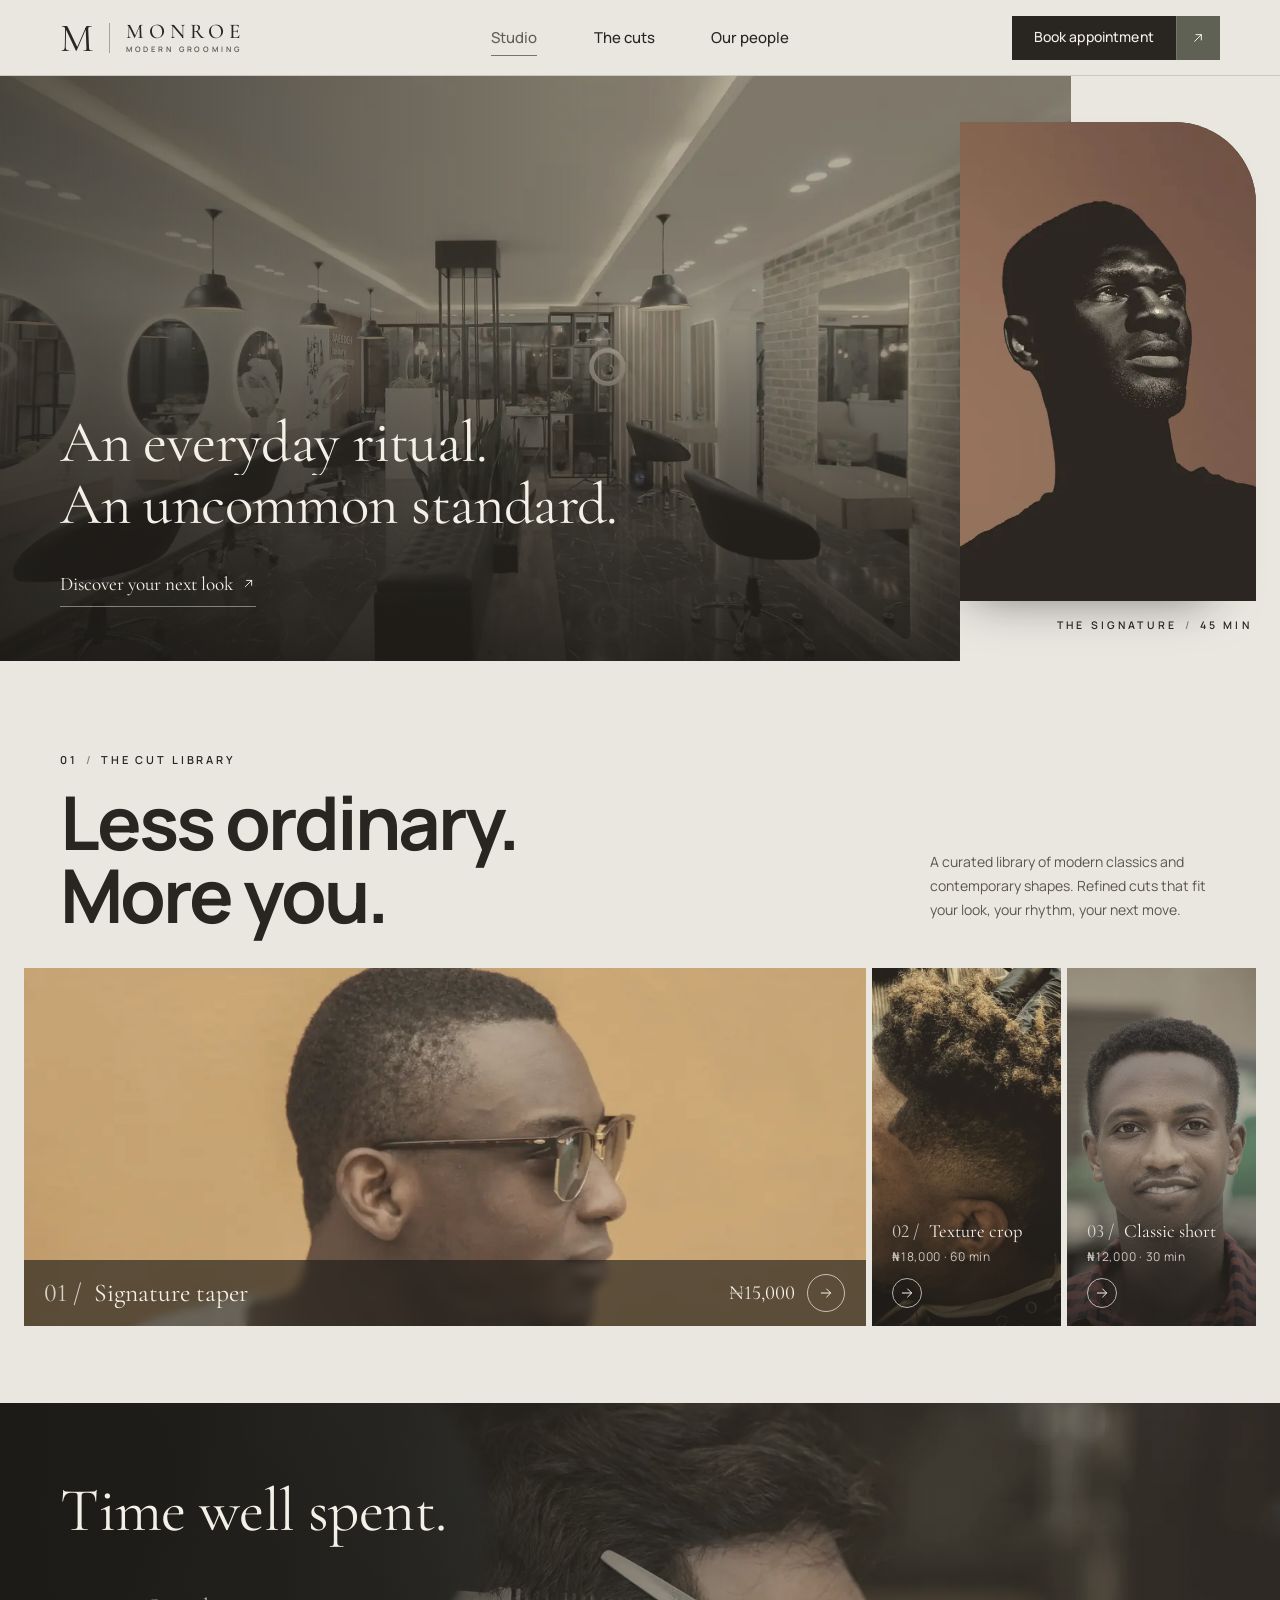
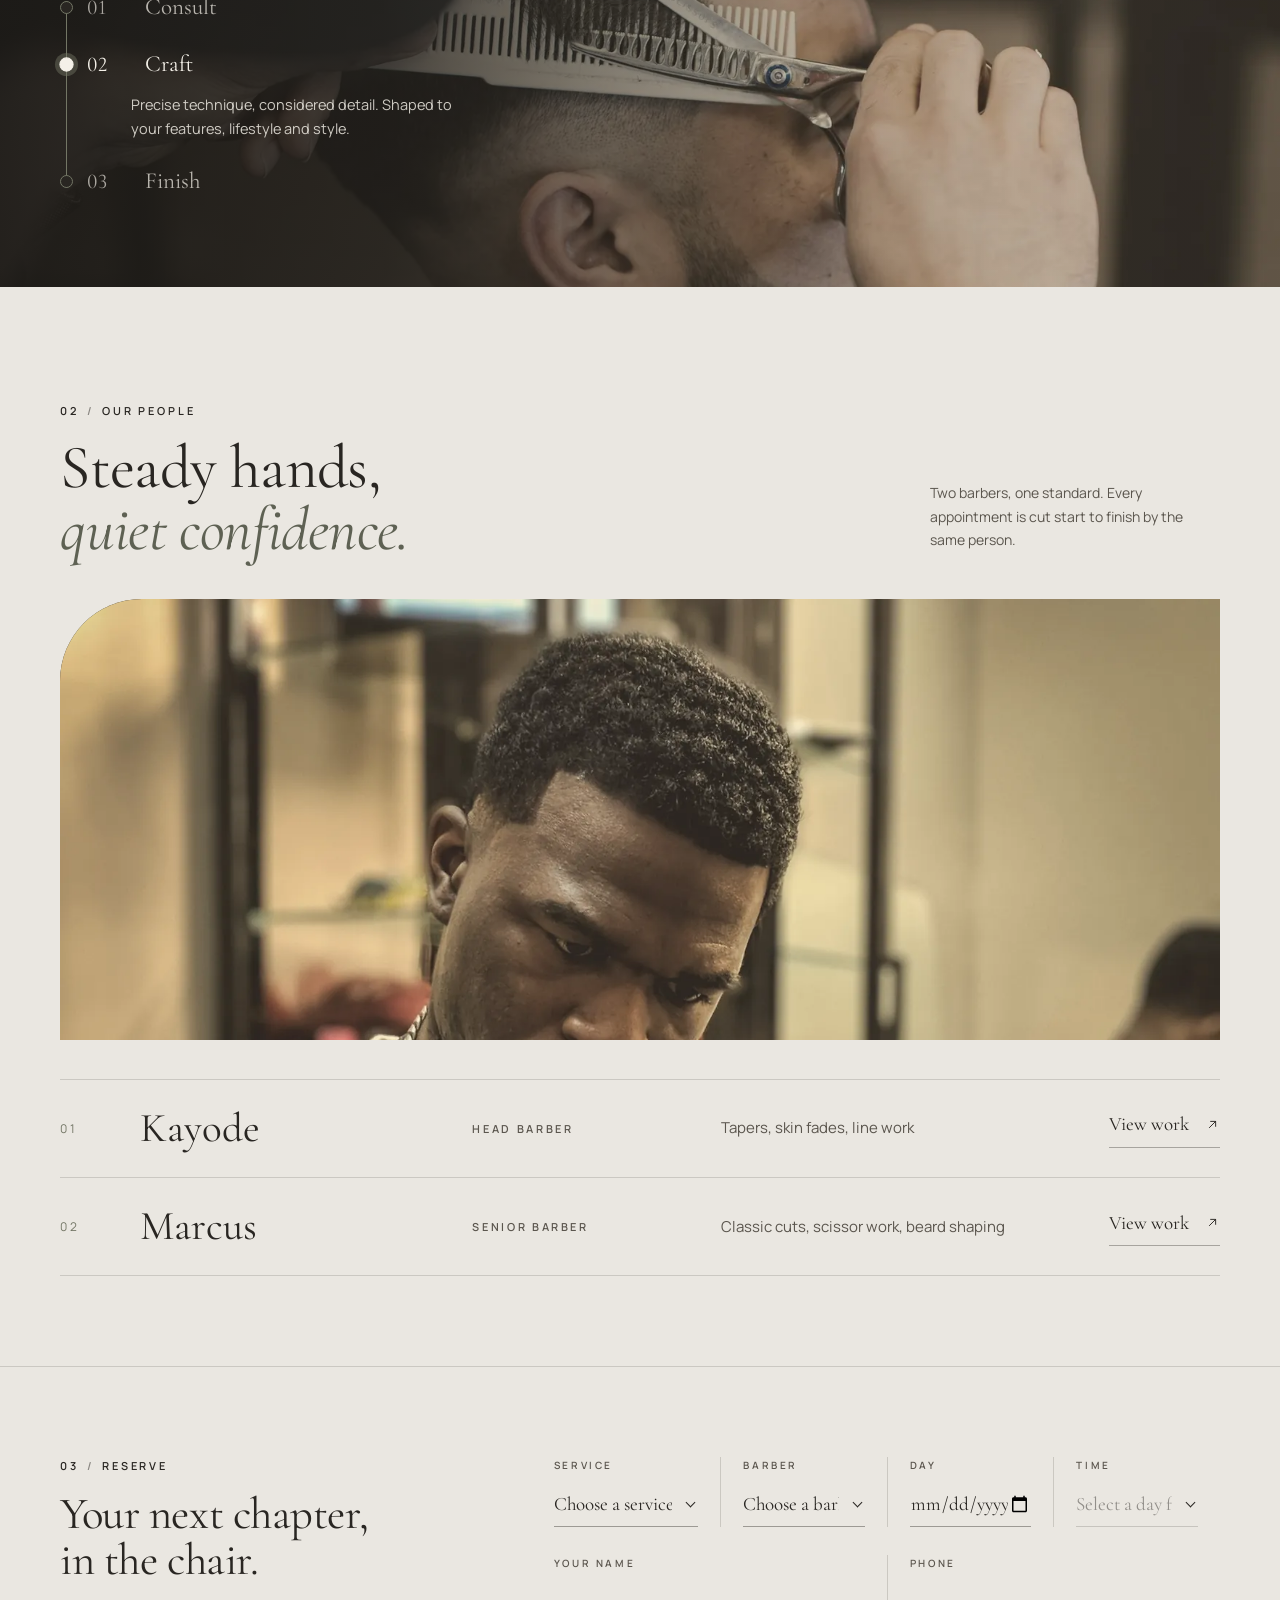
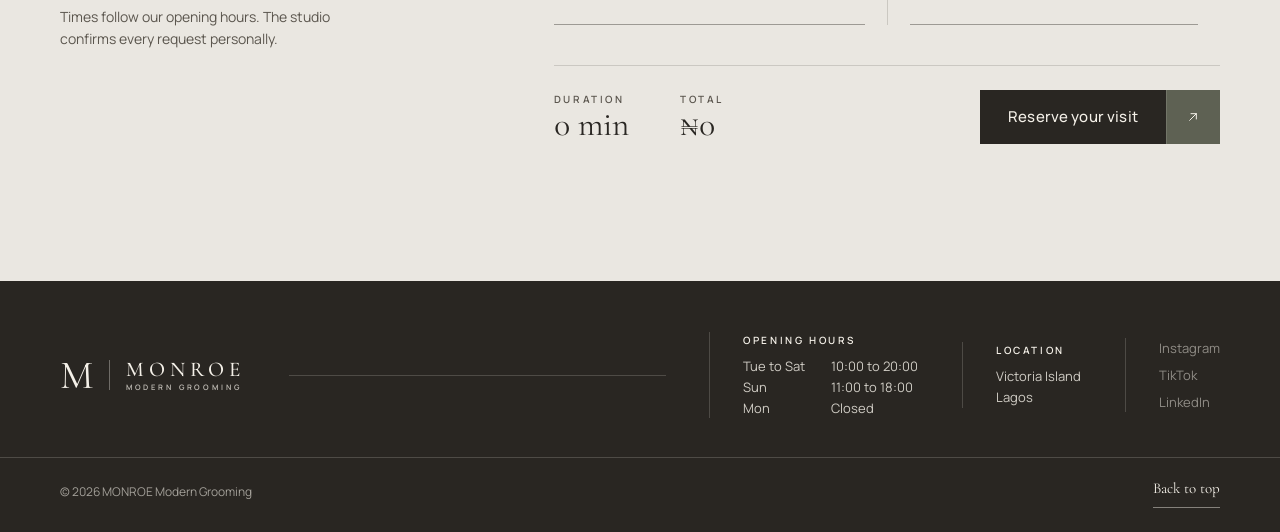
==== commit f316ab95: "Build MONROE Modern Grooming site Replace the previous studio site with MONROE: sticky single row na" ====
--- a/index.html
+++ b/index.html
@@ -3,419 +3,272 @@
 <head>
   <meta charset="utf-8" />
   <meta name="viewport" content="width=device-width, initial-scale=1" />
-  <title>FORM &amp; FADE · Modern Barber Studio, Lagos</title>
-  <meta name="description" content="FORM &amp; FADE is a modern barber studio in Victoria Island, Lagos. Personal cuts, precise craft, and a space to make time for yourself." />
-  <meta name="theme-color" content="#E5F1EC" />
+  <title>MONROE · Modern Grooming</title>
+  <meta name="description" content="MONROE is a modern grooming studio in Lagos. Signature tapers, texture crops and classic cuts, made with an uncommon standard." />
+  <meta name="theme-color" content="#EAE7E1" />
   <link rel="preconnect" href="https://fonts.googleapis.com" />
   <link rel="preconnect" href="https://fonts.gstatic.com" crossorigin />
-  <link href="https://fonts.googleapis.com/css2?family=Instrument+Sans:ital,wght@0,400..700;1,400..700&family=Instrument+Serif:ital@0;1&display=swap" rel="stylesheet" />
-  <link rel="preload" as="image" href="assets/img/hero.jpg" />
-  <link rel="stylesheet" href="styles.css" />
+  <link href="https://fonts.googleapis.com/css2?family=Cormorant+Garamond:ital,wght@0,400;0,500;0,600;1,400;1,500&family=Manrope:wght@400;500;600;700&display=swap" rel="stylesheet" />
+  <link rel="preload" as="image" href="assets/media/studio-1600.webp" imagesrcset="assets/media/studio-960.webp 960w, assets/media/studio-1600.webp 1600w, assets/media/studio-2400.webp 2400w" imagesizes="(max-width: 860px) 100vw, 84vw" />
+  <link rel="stylesheet" href="css/monroe.css" />
   <script>document.documentElement.classList.add("js")</script>
 </head>
 <body>
   <a class="skip" href="#main">Skip to content</a>
 
-  <!-- context cursor (fine pointers only) -->
-  <div class="cursor" aria-hidden="true"><span class="cursor__dot"></span><span class="cursor__label"></span></div>
-
-  <!-- ================= HEADER ================= -->
-  <header class="header" id="header">
-    <a href="#studio" class="wordmark" aria-label="FORM and FADE, back to top">
-      <span>Form</span><span><i>&amp;</i> Fade</span>
-    </a>
-
-    <nav class="lens" id="lens" aria-label="Primary">
-      <!-- collapsed face: progress ring, section index, current label -->
-      <button class="lens__face" id="lensFace" aria-expanded="false" aria-controls="sheet">
-        <span class="lens__ring" aria-hidden="true">
-          <svg viewBox="0 0 44 44"><circle class="lens__track" cx="22" cy="22" r="19" /><circle class="lens__progress" id="lensProgress" cx="22" cy="22" r="19" /></svg>
-          <b id="lensIndex">01</b>
+  <!-- ===================== NAVIGATION ===================== -->
+  <header class="nav" id="nav">
+    <div class="nav__inner">
+      <a class="brand" href="#top" aria-label="MONROE Modern Grooming, back to top">
+        <span class="brand__mono" aria-hidden="true">M</span>
+        <span class="brand__rule" aria-hidden="true"></span>
+        <span class="brand__text">
+          <span class="brand__name">MONROE</span>
+          <span class="brand__sub">Modern Grooming</span>
         </span>
-        <span class="lens__now" aria-hidden="true"><span class="lens__now-inner" id="lensNow">Studio</span></span>
-        <span class="sr" id="lensFaceLabel">Open menu</span>
-      </button>
-
-      <!-- expanded links (desktop hover / focus) -->
-      <ul class="lens__links" id="lensLinks">
-        <li><a href="#studio" data-nav="studio">Studio</a></li>
-        <li><a href="#cuts" data-nav="cuts">Cuts</a></li>
-        <li><a href="#people" data-nav="people">People</a></li>
-      </ul>
-
-      <a href="#book" class="lens__book" data-nav="book">
-        <span>Book</span>
-        <svg viewBox="0 0 24 24" aria-hidden="true"><path d="M7 17 17 7M9 7h8v8" /></svg>
       </a>
-    </nav>
+
+      <nav class="nav__links" aria-label="Primary">
+        <a href="#studio" data-nav="studio">Studio</a>
+        <a href="#cuts" data-nav="cuts">The cuts</a>
+        <a href="#people" data-nav="people">Our people</a>
+      </nav>
+
+      <div class="nav__actions">
+        <a class="cta" href="#book" data-nav="book">
+          <span class="cta__label"><span class="cta__long">Book appointment</span><span class="cta__short">Book</span></span>
+          <span class="cta__arrow" aria-hidden="true"><svg viewBox="0 0 24 24"><path d="M7 17 17 7M9 7h8v8" /></svg></span>
+        </a>
+        <button class="menu-btn" id="menuBtn" aria-expanded="false" aria-controls="menu" aria-label="Open menu">
+          <span aria-hidden="true"><i></i><i></i></span>
+        </button>
+      </div>
+    </div>
   </header>
 
-  <!-- full screen menu sheet (small screens) -->
-  <div class="sheet" id="sheet" aria-hidden="true">
-    <div class="sheet__inner">
-      <p class="eyebrow eyebrow--light">Menu</p>
-      <ol class="sheet__links">
-        <li><a href="#studio" data-nav="studio"><span class="sheet__n">01</span><span class="sheet__t">Studio</span><img src="assets/img/hero.jpg" alt="" loading="lazy" /></a></li>
-        <li><a href="#cuts" data-nav="cuts"><span class="sheet__n">02</span><span class="sheet__t">Cuts</span><img src="assets/img/cut-taper.jpg" alt="" loading="lazy" /></a></li>
-        <li><a href="#ritual" data-nav="ritual"><span class="sheet__n">03</span><span class="sheet__t">Ritual</span><img src="assets/img/andre-3.jpg" alt="" loading="lazy" /></a></li>
-        <li><a href="#people" data-nav="people"><span class="sheet__n">04</span><span class="sheet__t">People</span><img src="assets/img/team.jpg" alt="" loading="lazy" /></a></li>
-        <li><a href="#book" data-nav="book"><span class="sheet__n">05</span><span class="sheet__t"><em>Book a chair</em></span><img src="assets/img/miles-1.jpg" alt="" loading="lazy" /></a></li>
+  <!-- mobile menu -->
+  <div class="menu" id="menu" role="dialog" aria-modal="true" aria-label="Menu" hidden>
+    <div class="menu__inner">
+      <ol class="menu__links">
+        <li><a href="#studio"><span>01</span>Studio</a></li>
+        <li><a href="#cuts"><span>02</span>The cuts</a></li>
+        <li><a href="#process"><span>03</span>The process</a></li>
+        <li><a href="#people"><span>04</span>Our people</a></li>
+        <li><a href="#book"><span>05</span><em>Book appointment</em></a></li>
       </ol>
-      <div class="sheet__foot">
-        <p><em>Lagos</em><br />12 Akin Adesola Street, Victoria Island</p>
-        <p><em>Hours</em><br />Mon to Sat 10:00 to 20:00 · Sun 12:00 to 18:00</p>
+      <div class="menu__foot">
+        <div><p class="label">Opening hours</p><ul class="hours" data-hours></ul></div>
+        <div><p class="label">Location</p><p data-location></p></div>
       </div>
     </div>
   </div>
 
   <main id="main">
-
-    <!-- ================= HERO ================= -->
-    <section class="hero" id="studio" data-section="studio" data-index="01" data-label="Studio" aria-labelledby="heroTitle">
-      <p class="eyebrow hero__eyebrow reveal">The modern barber studio <span aria-hidden="true">/</span> Lagos</p>
-      <h1 class="hero__title" id="heroTitle">
-        <span class="line"><span class="line__in">Good hair.</span></span>
-        <span class="line"><em class="line__in">Better presence.</em></span>
-      </h1>
-      <p class="hero__lede reveal">Personal cuts. Precise craft. A space to make time for yourself.</p>
-
-      <div class="hero__stage reveal">
-        <p class="side-label" aria-hidden="true"><span>01</span> The studio</p>
-
-        <figure class="hero__media" id="heroMedia">
-          <img src="assets/img/hero.jpg" alt="A barber in a cream sweater shaping a client's textured curls with clippers inside the studio" class="hero__poster" width="2000" height="2660" fetchpriority="high" />
-          <!-- A video is injected here when CONFIG.heroVideo is set in script.js -->
-
-          <div class="clock" aria-live="off">
-            <span class="clock__dot" id="clockDot" aria-hidden="true"></span>
-            <div>
-              <p class="clock__time"><span id="clockTime">00:00</span> <small>Lagos</small></p>
-              <p class="clock__state" id="clockState">Checking the chairs</p>
+    <!-- ===================== HERO ===================== -->
+    <section class="hero" id="studio" data-section="studio" aria-labelledby="heroTitle">
+      <span id="top" class="anchor"></span>
+      <div class="hero__stage">
+        <figure class="hero__studio" id="heroStudio">
+          <img class="hero__img"
+               src="assets/media/studio-1600.webp"
+               srcset="assets/media/studio-960.webp 960w, assets/media/studio-1600.webp 1600w, assets/media/studio-2400.webp 2400w"
+               sizes="(max-width: 860px) 100vw, 84vw"
+               alt="A quiet, warmly lit barber studio with round mirrors, leather chairs and a long marble counter"
+               width="2400" height="1472" fetchpriority="high" />
+          <!-- A video is added here when MONROE.heroVideo.src is set in js/data.js -->
+          <div class="hero__shade" aria-hidden="true"></div>
+        </figure>
+
+        <div class="hero__copy">
+          <h1 id="heroTitle" class="hero__title">
+            <span class="ln"><span>An everyday ritual.</span></span>
+            <span class="ln"><span>An uncommon standard.</span></span>
+          </h1>
+          <a class="textlink textlink--light hero__link" href="#cuts">Discover your next look <svg viewBox="0 0 24 24" aria-hidden="true"><path d="M7 17 17 7M9 7h8v8" /></svg></a>
+        </div>
+
+        <figure class="hero__portrait reveal">
+          <div class="hero__portrait-frame">
+            <img src="assets/media/portrait-800.webp"
+                 srcset="assets/media/portrait-480.webp 480w, assets/media/portrait-800.webp 800w, assets/media/portrait-1200.webp 1200w"
+                 sizes="(max-width: 860px) 42vw, 24vw"
+                 alt="Portrait of a client in profile light, with a crisp short cut and sharp line"
+                 width="1200" height="1800" />
+          </div>
+          <figcaption class="label">The signature <span aria-hidden="true">/</span> 45 min</figcaption>
+        </figure>
+      </div>
+    </section>
+
+    <!-- ===================== CUT LIBRARY ===================== -->
+    <section class="library" id="cuts" data-section="cuts" aria-labelledby="libTitle">
+      <div class="wrap library__head">
+        <div>
+          <p class="label reveal">01 <span aria-hidden="true">/</span> The cut library</p>
+          <h2 id="libTitle" class="library__title reveal">Less ordinary.<br />More you.</h2>
+        </div>
+        <p class="library__intro reveal">A curated library of modern classics and contemporary shapes. Refined cuts that fit your look, your rhythm, your next move.</p>
+      </div>
+
+      <div class="wrap">
+        <div class="gallery reveal" id="gallery" role="group" aria-roledescription="gallery" aria-label="Haircut styles">
+          <div class="gallery__track" id="galleryTrack"><!-- rendered from data.js --></div>
+        </div>
+        <div class="gallery__nav" aria-hidden="false">
+          <p class="gallery__count"><span id="galleryIndex">01</span> / <span id="galleryTotal">03</span></p>
+          <div class="gallery__dots" id="galleryDots" role="group" aria-label="Choose a style"></div>
+        </div>
+      </div>
+    </section>
+
+    <!-- ===================== PROCESS ===================== -->
+    <section class="process" id="process" data-section="cuts" aria-labelledby="processTitle">
+      <div class="process__media" id="processMedia" aria-hidden="true"><!-- images rendered from data.js --></div>
+      <div class="process__shade" aria-hidden="true"></div>
+      <div class="wrap process__inner">
+        <h2 id="processTitle" class="process__title reveal">Time well spent.</h2>
+        <ol class="steps" id="steps"><!-- rendered from data.js --></ol>
+      </div>
+    </section>
+
+    <!-- ===================== PEOPLE ===================== -->
+    <section class="people" id="people" data-section="people" aria-labelledby="peopleTitle">
+      <div class="wrap people__head">
+        <div>
+          <p class="label reveal">02 <span aria-hidden="true">/</span> Our people</p>
+          <h2 id="peopleTitle" class="people__title reveal">Steady hands,<br /><em>quiet confidence.</em></h2>
+        </div>
+        <p class="people__intro reveal">Two barbers, one standard. Every appointment is cut start to finish by the same person.</p>
+      </div>
+      <div class="wrap">
+        <figure class="people__photo reveal" id="teamPhoto"></figure>
+        <ul class="roster" id="roster"><!-- rendered from data.js --></ul>
+      </div>
+    </section>
+
+    <!-- ===================== BOOKING ===================== -->
+    <section class="book" id="book" data-section="book" aria-labelledby="bookTitle">
+      <div class="wrap book__grid">
+        <div class="book__head">
+          <p class="label reveal">03 <span aria-hidden="true">/</span> Reserve</p>
+          <h2 id="bookTitle" class="book__title reveal">Your next chapter,<br />in the chair.</h2>
+          <p class="book__note reveal">Times follow our opening hours. The studio confirms every request personally.</p>
+        </div>
+
+        <div class="book__panel">
+          <form class="bform" id="bookForm" novalidate>
+            <div class="bform__row">
+              <div class="field" data-field="service">
+                <label for="fService" class="label">Service</label>
+                <div class="select"><select id="fService" name="service" required><option value="">Choose a service</option></select></div>
+                <p class="field__err" id="eService"></p>
+              </div>
+              <div class="field" data-field="barber">
+                <label for="fBarber" class="label">Barber</label>
+                <div class="select"><select id="fBarber" name="barber" required><option value="">Choose a barber</option><option value="any">Any barber</option></select></div>
+                <p class="field__err" id="eBarber"></p>
+              </div>
+              <div class="field" data-field="date">
+                <label for="fDate" class="label">Day</label>
+                <input type="date" id="fDate" name="date" required class="input" />
+                <p class="field__err" id="eDate"></p>
+              </div>
+              <div class="field" data-field="time">
+                <label for="fTime" class="label">Time</label>
+                <div class="select"><select id="fTime" name="time" required disabled><option value="">Select a day first</option></select></div>
+                <p class="field__err" id="eTime"></p>
+              </div>
             </div>
+            <div class="bform__row bform__row--two">
+              <div class="field" data-field="name">
+                <label for="fName" class="label">Your name</label>
+                <input type="text" id="fName" name="name" autocomplete="name" required class="input" />
+                <p class="field__err" id="eName"></p>
+              </div>
+              <div class="field" data-field="phone">
+                <label for="fPhone" class="label">Phone</label>
+                <input type="tel" id="fPhone" name="phone" autocomplete="tel" inputmode="tel" required class="input" />
+                <p class="field__err" id="ePhone"></p>
+              </div>
+            </div>
+
+            <div class="bform__foot">
+              <dl class="tally" aria-live="polite">
+                <div><dt class="label">Duration</dt><dd id="tDuration">0 min</dd></div>
+                <div><dt class="label">Total</dt><dd id="tTotal">₦0</dd></div>
+              </dl>
+              <button type="submit" class="cta cta--lg">
+                <span class="cta__label">Reserve your visit</span>
+                <span class="cta__arrow" aria-hidden="true"><svg viewBox="0 0 24 24"><path d="M7 17 17 7M9 7h8v8" /></svg></span>
+              </button>
+            </div>
+            <p class="bform__status" id="formStatus" role="status" aria-live="polite"></p>
+          </form>
+
+          <div class="confirm" id="confirm" hidden tabindex="-1" aria-labelledby="confirmTitle">
+            <p class="confirm__flag label">Demo confirmation</p>
+            <h3 id="confirmTitle" class="confirm__title">Thank you, <em id="cName"></em>.</h3>
+            <p class="confirm__warn"><strong>No appointment has been submitted.</strong> This website is not connected to a booking system yet, so nothing was sent to the studio. Below is what would be requested.</p>
+            <dl class="confirm__list" id="cList"></dl>
+            <button type="button" class="textlink" id="restart">Start a new request</button>
           </div>
-
-          <button class="hero__motion" id="heroMotion" hidden aria-pressed="false">
-            <span class="hero__motion-icon" aria-hidden="true"></span>
-            <span class="hero__motion-text">Pause film</span>
-          </button>
-        </figure>
-
-        <div class="hero__notch">
-          <p class="hero__caption"><em>Good conversation.</em> Exceptional cuts.</p>
-          <a href="#book" class="btn btn--cobalt">
-            <span>Book a chair</span>
-            <svg viewBox="0 0 24 24" aria-hidden="true"><path d="M7 17 17 7M9 7h8v8" /></svg>
-          </a>
-        </div>
-      </div>
-
-      <div class="ticker" aria-hidden="true">
-        <div class="ticker__row">
-          <span>Skin fades</span><i></i><span><em>Textured tops</em></span><i></i><span>Razor lines</span><i></i><span><em>Beard sculpting</em></span><i></i><span>Hot towel finish</span><i></i><span><em>Classic side parts</em></span><i></i>
-          <span>Skin fades</span><i></i><span><em>Textured tops</em></span><i></i><span>Razor lines</span><i></i><span><em>Beard sculpting</em></span><i></i><span>Hot towel finish</span><i></i><span><em>Classic side parts</em></span><i></i>
-        </div>
-      </div>
-    </section>
-
-    <!-- ================= CUT SHOWCASE ================= -->
-    <section class="showcase" id="cuts" data-section="cuts" data-index="02" data-label="Cuts" data-dark aria-labelledby="cutsTitle">
-      <div class="showcase__numeral" aria-hidden="true"><span id="cutNumeral">01</span></div>
-
-      <div class="showcase__inner">
-        <header class="showcase__head">
-          <p class="eyebrow eyebrow--light">02 <span aria-hidden="true">/</span> The cuts</p>
-          <h2 id="cutsTitle">Your style. <em>In focus.</em></h2>
-        </header>
-
-        <div class="showcase__body" id="showcase">
-          <div class="showcase__media" id="cutMedia" data-cursor="Swipe">
-            <img class="showcase__img is-active" data-cut="taper" src="assets/img/cut-taper.jpg" alt="Close view of a sharp taper with a hard part, styled back with volume" style="--pos: 50% 30%" />
-            <img class="showcase__img" data-cut="texture" src="assets/img/cut-texture.jpg" alt="Textured curly top with a low fade, being refined with clippers" style="--pos: 60% 72%" loading="lazy" />
-            <img class="showcase__img" data-cut="classic" src="assets/img/cut-classic.jpg" alt="A barber finishing a classic tapered cut with hold spray" style="--pos: 50% 40%" loading="lazy" />
-            <div class="showcase__veil" aria-hidden="true"></div>
-          </div>
-
-          <!-- spec card -->
-          <article class="spec" aria-live="polite">
-            <header class="spec__head">
-              <span class="spec__count"><span id="cutIndex">01</span> / 03</span>
-              <span class="spec__tag" id="cutTag">Most requested</span>
-            </header>
-            <div class="spec__text" id="cutText">
-              <h3 id="cutName">The Taper</h3>
-              <p id="cutDesc">A gradual fade that cleans the neckline and sides while keeping your shape soft and natural. Finished with a razor line.</p>
-            </div>
-            <dl class="spec__meta">
-              <div><dt>Time</dt><dd id="cutTime">45 min</dd></div>
-              <div><dt>From</dt><dd id="cutPrice">₦25,000</dd></div>
-              <div><dt>Refresh</dt><dd id="cutRefresh">3 weeks</dd></div>
-            </dl>
-            <a href="#book" class="btn btn--cobalt btn--block" id="bookCut">
-              <span>Book this cut</span>
-              <svg viewBox="0 0 24 24" aria-hidden="true"><path d="M7 17 17 7M9 7h8v8" /></svg>
-            </a>
-          </article>
-        </div>
-
-        <!-- the scale: understated tabs with a sliding thumb and autoplay progress -->
-        <div class="scale">
-          <div class="scale__track" aria-hidden="true"><i class="scale__thumb" id="scaleThumb"></i></div>
-          <div class="scale__tabs" role="tablist" aria-label="Haircut styles" id="cutTabs">
-            <button role="tab" id="tab-taper" aria-selected="true" aria-controls="showcase" data-cut="taper"><span class="scale__n">01</span>Taper<i class="scale__bar" aria-hidden="true"></i></button>
-            <button role="tab" id="tab-texture" aria-selected="false" aria-controls="showcase" data-cut="texture" tabindex="-1"><span class="scale__n">02</span>Texture<i class="scale__bar" aria-hidden="true"></i></button>
-            <button role="tab" id="tab-classic" aria-selected="false" aria-controls="showcase" data-cut="classic" tabindex="-1"><span class="scale__n">03</span>Classic<i class="scale__bar" aria-hidden="true"></i></button>
-          </div>
-          <div class="scale__ctrl">
-            <button class="round" id="cutPlay" aria-pressed="false" aria-label="Pause autoplay"><span class="round__pp" aria-hidden="true"></span></button>
-            <button class="round" id="cutPrev" aria-label="Previous style"><svg viewBox="0 0 24 24" aria-hidden="true"><path d="M19 12H5M11 6l-6 6 6 6" /></svg></button>
-            <button class="round" id="cutNext" aria-label="Next style"><svg viewBox="0 0 24 24" aria-hidden="true"><path d="M5 12h14M13 6l6 6-6 6" /></svg></button>
-          </div>
-        </div>
-      </div>
-    </section>
-
-    <!-- ================= BEFORE / AFTER ================= -->
-    <section class="craft" id="craft" data-section="cuts" data-index="02" data-label="Cuts" aria-labelledby="craftTitle">
-      <div class="craft__head">
-        <p class="eyebrow">02 <span aria-hidden="true">/</span> The result</p>
-        <h2 id="craftTitle" class="reveal">Craft you <em>can see.</em></h2>
-        <p class="craft__lede reveal">Drag the divider through the appointment. Same chair, same light, forty five minutes apart.</p>
-      </div>
-
-      <!-- Swap these sources for a matching before and after pair of the same client. -->
-      <div class="compare reveal" id="compare" data-cursor="Drag"
-           data-before="assets/img/compare.jpg"
-           data-after="assets/img/compare.jpg"
-           data-before-alt="Client before the cut, with grown out sides"
-           data-after-alt="Client after the cut, with a clean skin fade and textured top"
-           style="--pos: 50%">
-        <img class="compare__img compare__img--after" alt="" />
-        <div class="compare__before"><img class="compare__img compare__img--before" alt="" /></div>
-        <span class="compare__tag compare__tag--before" aria-hidden="true">Before</span>
-        <span class="compare__tag compare__tag--after" aria-hidden="true">After</span>
-        <div class="compare__handle" aria-hidden="true">
-          <span class="compare__knob"><svg viewBox="0 0 24 24"><path d="M9 6l-6 6 6 6M15 6l6 6-6 6" /></svg></span>
-          <span class="compare__min" id="compareMin">Minute 23</span>
-        </div>
-        <input class="compare__range" type="range" min="0" max="100" value="50" step="0.5" aria-label="Before and after comparison. Use the arrow keys to reveal more of either photo." />
-      </div>
-      <div class="compare__scale" aria-hidden="true"><span>Minute 45</span><span>Minute 0</span></div>
-    </section>
-
-    <!-- ================= RITUAL (horizontal) ================= -->
-    <section class="ritual" id="ritual" data-section="ritual" data-index="03" data-label="Ritual" data-dark aria-labelledby="ritualTitle">
-      <div class="ritual__pin">
-        <header class="ritual__head">
-          <p class="eyebrow eyebrow--light">03 <span aria-hidden="true">/</span> The ritual</p>
-          <h2 id="ritualTitle">Forty five minutes, <em>five movements.</em></h2>
-          <div class="ritual__progress" aria-hidden="true"><i id="ritualBar"></i></div>
-        </header>
-        <div class="ritual__viewport" id="ritualViewport" tabindex="0" aria-label="The ritual, five steps. Scroll to move through them.">
-          <ol class="ritual__track" id="ritualTrack">
-            <li class="move">
-              <figure class="move__img"><img src="assets/img/team.jpg" alt="Barber studying a client's hair before the cut" loading="lazy" style="--pos: 35% 30%" /></figure>
-              <div class="move__txt"><span class="move__t">00:00</span><h3><em>The</em> consult</h3><p>Coffee or zobo, then a proper conversation about how you wear your hair, day to day.</p></div>
-            </li>
-            <li class="move move--alt">
-              <figure class="move__img"><img src="assets/img/compare.jpg" alt="Barber lifting hair with a comb while cutting" loading="lazy" style="--pos: 45% 50%" /></figure>
-              <div class="move__txt"><span class="move__t">05:00</span><h3><em>The</em> shape</h3><p>We set your guide lines and build the silhouette from the top down.</p></div>
-            </li>
-            <li class="move">
-              <figure class="move__img"><img src="assets/img/andre-2.jpg" alt="Barber detailing a fade with a straight razor" loading="lazy" style="--pos: 50% 40%" /></figure>
-              <div class="move__txt"><span class="move__t">20:00</span><h3><em>The</em> blend</h3><p>The part most studios rush. We take our time until the fade disappears into itself.</p></div>
-            </li>
-            <li class="move move--alt">
-              <figure class="move__img"><img src="assets/img/andre-3.jpg" alt="Beard being lathered with a brush" loading="lazy" style="--pos: 50% 40%" /></figure>
-              <div class="move__txt"><span class="move__t">35:00</span><h3><em>The</em> line</h3><p>Hot lather and a straight razor for the edges: forehead, temple, nape.</p></div>
-            </li>
-            <li class="move">
-              <figure class="move__img"><img src="assets/img/miles-1.jpg" alt="Client being blow dried and styled at the end of the cut" loading="lazy" style="--pos: 50% 30%" /></figure>
-              <div class="move__txt"><span class="move__t">42:00</span><h3><em>The</em> reveal</h3><p>Hot towel, cool tonic, the two mirror check. You only leave when you love it.</p></div>
-            </li>
-          </ol>
-        </div>
-      </div>
-    </section>
-
-    <!-- ================= PEOPLE ================= -->
-    <section class="people" id="people" data-section="people" data-index="04" data-label="People" aria-labelledby="peopleTitle">
-      <div class="people__head">
-        <p class="eyebrow">04 <span aria-hidden="true">/</span> People</p>
-        <h2 id="peopleTitle" class="reveal">The people behind <em>the precision.</em></h2>
-      </div>
-
-      <figure class="people__pano reveal">
-        <img src="assets/img/team.jpg" alt="Two barbers at work in the studio, one shaping a client's hair with scissors while the other looks on" loading="lazy" />
-        <figcaption>
-          <q>The details make the difference.</q>
-          <span>Miles <span aria-hidden="true">/</span> <em>Senior barber</em></span>
-        </figcaption>
-      </figure>
-
-      <ul class="roster" id="roster">
-        <li class="roster__row reveal" data-preview="assets/img/miles-3.jpg">
-          <span class="roster__mono" aria-hidden="true">M</span>
-          <span class="roster__name">Miles</span>
-          <span class="roster__role"><em>Senior barber</em> · 11 years</span>
-          <span class="roster__spec">Skin fades, textured tops, curl definition</span>
-          <button class="roster__cta" data-barber="miles" aria-haspopup="dialog">View work <svg viewBox="0 0 24 24" aria-hidden="true"><path d="M7 17 17 7M9 7h8v8" /></svg></button>
-        </li>
-        <li class="roster__row reveal" data-preview="assets/img/andre-1.jpg">
-          <span class="roster__mono" aria-hidden="true">A</span>
-          <span class="roster__name">Andre</span>
-          <span class="roster__role"><em>Master barber</em> · 14 years</span>
-          <span class="roster__spec">Classic cuts, scissor work, beard sculpting</span>
-          <button class="roster__cta" data-barber="andre" aria-haspopup="dialog">View work <svg viewBox="0 0 24 24" aria-hidden="true"><path d="M7 17 17 7M9 7h8v8" /></svg></button>
-        </li>
-      </ul>
-      <div class="peek" aria-hidden="true"><img alt="" /></div>
-    </section>
-
-    <!-- ================= BOOKING ================= -->
-    <section class="book" id="book" data-section="book" data-index="05" data-label="Book" aria-labelledby="bookTitle">
-      <div class="book__inner">
-        <header class="book__head">
-          <p class="eyebrow eyebrow--light">05 <span aria-hidden="true">/</span> Booking</p>
-          <h2 id="bookTitle">Your chair <em>is waiting.</em></h2>
-          <p class="book__lede">Five quick choices. You only pay in the studio.</p>
-        </header>
-
-        <form class="bform" id="bookForm" novalidate>
-          <!-- step rail -->
-          <ol class="steps" aria-label="Booking progress">
-            <li data-step="service"><a href="#gService"><i></i><span>Cut</span></a></li>
-            <li data-step="barber"><a href="#gBarber"><i></i><span>Barber</span></a></li>
-            <li data-step="date"><a href="#gDate"><i></i><span>Day</span></a></li>
-            <li data-step="time"><a href="#gTime"><i></i><span>Time</span></a></li>
-            <li data-step="details"><a href="#gDetails"><i></i><span>You</span></a></li>
-          </ol>
-
-          <div class="bform__fields">
-            <fieldset class="group" id="gService">
-              <legend><span>01</span> Choose your cut</legend>
-              <div class="stubs" id="serviceOptions"></div>
-              <label class="addon">
-                <input type="checkbox" id="addonTowel" />
-                <span class="addon__box" aria-hidden="true"></span>
-                <span>Add a hot towel finish</span>
-                <span class="addon__price">+ ₦5,000</span>
-              </label>
-              <p class="err" id="errService"></p>
-            </fieldset>
-
-            <fieldset class="group" id="gBarber">
-              <legend><span>02</span> Choose your barber</legend>
-              <div class="barbers" id="barberOptions">
-                <label class="bcard"><input type="radio" name="barber" value="any" /><span class="bcard__body"><span class="bcard__mono" aria-hidden="true">✦</span><b>No preference</b><small>First available chair</small></span></label>
-                <label class="bcard"><input type="radio" name="barber" value="miles" /><span class="bcard__body"><span class="bcard__mono" aria-hidden="true">M</span><b>Miles</b><small>Senior barber</small></span></label>
-                <label class="bcard"><input type="radio" name="barber" value="andre" /><span class="bcard__body"><span class="bcard__mono" aria-hidden="true">A</span><b>Andre</b><small>Master barber</small></span></label>
-              </div>
-              <p class="err" id="errBarber"></p>
-            </fieldset>
-
-            <fieldset class="group" id="gDate">
-              <legend><span>03</span> Choose a day</legend>
-              <div class="days" id="dayStrip"></div>
-              <div class="days__more">
-                <label for="bDate">Another date</label>
-                <input type="date" id="bDate" />
-              </div>
-              <p class="err" id="errDate"></p>
-            </fieldset>
-
-            <fieldset class="group" id="gTime">
-              <legend><span>04</span> Choose a time</legend>
-              <div class="slots" id="slots"><p class="hint">Pick a day to see open times.</p></div>
-              <p class="err" id="errTime"></p>
-            </fieldset>
-
-            <fieldset class="group" id="gDetails">
-              <legend><span>05</span> Your details</legend>
-              <div class="inputs">
-                <label class="input"><span>Full name</span><input type="text" id="bName" autocomplete="name" required /></label>
-                <label class="input"><span>Phone</span><input type="tel" id="bPhone" autocomplete="tel" inputmode="tel" placeholder="0803 000 0000" required /></label>
-              </div>
-              <p class="err" id="errDetails"></p>
-            </fieldset>
-          </div>
-
-          <!-- receipt -->
-          <aside class="receipt" id="summary" aria-labelledby="summaryTitle">
-            <div class="receipt__paper">
-              <div class="receipt__view" id="summaryView">
-                <header class="receipt__head">
-                  <span class="receipt__brand">Form <i>&amp;</i> Fade</span>
-                  <span class="receipt__no">Chair ticket</span>
-                </header>
-                <h3 id="summaryTitle" class="sr">Your appointment</h3>
-                <dl>
-                  <div><dt>Cut</dt><dd id="sService">Not chosen</dd></div>
-                  <div><dt>Barber</dt><dd id="sBarber">Not chosen</dd></div>
-                  <div><dt>Day</dt><dd id="sDate">Not chosen</dd></div>
-                  <div><dt>Time</dt><dd id="sTime">Not chosen</dd></div>
-                  <div><dt>Duration</dt><dd id="sDuration">0 min</dd></div>
-                </dl>
-                <div class="receipt__perf" aria-hidden="true"></div>
-                <div class="receipt__total"><span>Total</span><strong id="sTotal">₦0</strong></div>
-                <button type="submit" class="btn btn--petrol btn--block"><span>Confirm booking</span><svg viewBox="0 0 24 24" aria-hidden="true"><path d="M7 17 17 7M9 7h8v8" /></svg></button>
-                <p class="receipt__note" id="formStatus" role="status" aria-live="polite">Free cancellation up to 4 hours before.</p>
-              </div>
-
-              <div class="receipt__done" id="summaryDone" hidden tabindex="-1">
-                <span class="stamp" aria-hidden="true">Booked</span>
-                <p class="eyebrow">Confirmed</p>
-                <h3>See you soon, <em id="dName">friend</em>.</h3>
-                <p class="receipt__ref">Reference <b id="dRef">FF0000</b></p>
-                <dl id="dList"></dl>
-                <div class="receipt__actions">
-                  <button type="button" class="btn btn--petrol btn--block" id="addCal"><span>Add to calendar</span><svg viewBox="0 0 24 24" aria-hidden="true"><path d="M12 5v14M5 12h14" /></svg></button>
-                  <a class="btn btn--ghost btn--block" id="waLink" hidden target="_blank" rel="noopener"><span>Send on WhatsApp</span><svg viewBox="0 0 24 24" aria-hidden="true"><path d="M7 17 17 7M9 7h8v8" /></svg></a>
-                  <button type="button" class="textlink" id="bookAgain">Make another booking</button>
-                </div>
-              </div>
-            </div>
-          </aside>
-        </form>
+        </div>
       </div>
     </section>
   </main>
 
-  <!-- ================= FOOTER ================= -->
+  <!-- ===================== FOOTER ===================== -->
   <footer class="footer">
-    <div class="footer__grid">
-      <div class="footer__col"><p class="footer__k"><em>Opening hours</em></p><p>Mon to Sat, 10:00 to 20:00<br />Sun, 12:00 to 18:00</p></div>
-      <div class="footer__col"><p class="footer__k"><em>Lagos</em></p><p>12 Akin Adesola Street,<br />Victoria Island, Lagos.</p></div>
-      <div class="footer__col"><p class="footer__k"><em>Say hello</em></p><p>hello@formandfade.ng<br />0803 000 0000</p></div>
-      <ul class="footer__social" aria-label="Social media">
-        <li><a href="#" aria-label="Instagram"><svg viewBox="0 0 24 24" aria-hidden="true"><rect x="3" y="3" width="18" height="18" rx="5" /><circle cx="12" cy="12" r="4" /><circle cx="17.5" cy="6.5" r="1" class="fill" /></svg></a></li>
-        <li><a href="#" aria-label="LinkedIn"><svg viewBox="0 0 24 24" aria-hidden="true"><path d="M6 10v8M6 6v.01M10 18v-8M10 13.5c0-2 1.5-3.5 3.5-3.5S17 11.5 17 13.5V18" /></svg></a></li>
-        <li><a href="#" aria-label="TikTok"><svg viewBox="0 0 24 24" aria-hidden="true"><path d="M14 4v10.5a3.5 3.5 0 1 1-3.5-3.5M14 4c.5 2.5 2.5 4 5 4" /></svg></a></li>
-      </ul>
-    </div>
-    <a href="#studio" class="footer__mark" aria-label="FORM and FADE, back to top"><span>Form</span> <i>&amp;</i> <span>Fade</span></a>
-    <p class="footer__base"><span>© <span id="year">2026</span> FORM &amp; FADE Studio</span><span>Cut in Lagos</span></p>
+    <div class="wrap footer__inner">
+      <a class="brand brand--light" href="#top" aria-label="MONROE Modern Grooming, back to top">
+        <span class="brand__mono" aria-hidden="true">M</span>
+        <span class="brand__rule" aria-hidden="true"></span>
+        <span class="brand__text"><span class="brand__name">MONROE</span><span class="brand__sub">Modern Grooming</span></span>
+      </a>
+      <span class="footer__line" aria-hidden="true"></span>
+      <div class="footer__col">
+        <p class="label">Opening hours</p>
+        <ul class="hours" data-hours></ul>
+      </div>
+      <div class="footer__col">
+        <p class="label">Location</p>
+        <p data-location></p>
+        <p data-contact></p>
+      </div>
+      <ul class="footer__social" id="social" aria-label="Social media"></ul>
+    </div>
+    <div class="wrap footer__base">
+      <p>© <span id="year"></span> MONROE Modern Grooming</p>
+      <a href="#top" class="textlink textlink--light">Back to top</a>
+    </div>
   </footer>
 
-  <!-- ================= PORTFOLIO DRAWER ================= -->
+  <!-- ===================== PORTFOLIO OVERLAY ===================== -->
   <dialog class="folio" id="folio" aria-labelledby="folioName">
-    <div class="folio__wrap">
+    <div class="folio__inner">
       <header class="folio__head">
         <div>
-          <p class="eyebrow eyebrow--light" id="folioRole">Senior barber</p>
-          <h2 id="folioName">Miles</h2>
+          <p class="label" id="folioRole"></p>
+          <h2 class="folio__name" id="folioName"></h2>
         </div>
         <button class="folio__close" id="folioClose" aria-label="Close portfolio"><svg viewBox="0 0 24 24" aria-hidden="true"><path d="M6 6l12 12M18 6 6 18" /></svg></button>
       </header>
-      <p class="folio__bio" id="folioBio"></p>
-      <dl class="folio__stats" id="folioStats"></dl>
-      <div class="folio__strip" id="folioStrip" tabindex="0" aria-label="Portfolio photos, scroll horizontally"></div>
-      <footer class="folio__foot">
-        <p class="folio__spec" id="folioSpec"></p>
-        <button class="btn btn--cobalt" id="folioBook"><span>Book with <span id="folioBookName">Miles</span></span><svg viewBox="0 0 24 24" aria-hidden="true"><path d="M7 17 17 7M9 7h8v8" /></svg></button>
-      </footer>
+      <div class="folio__body">
+        <div class="folio__text">
+          <p class="folio__bio" id="folioBio"></p>
+          <p class="label">Specialties</p>
+          <p class="folio__spec" id="folioSpec"></p>
+          <button class="cta" id="folioBook">
+            <span class="cta__label" id="folioBookLabel">Book</span>
+            <span class="cta__arrow" aria-hidden="true"><svg viewBox="0 0 24 24"><path d="M7 17 17 7M9 7h8v8" /></svg></span>
+          </button>
+        </div>
+        <div class="folio__work" id="folioWork" tabindex="0" aria-label="Portfolio photos"></div>
+      </div>
     </div>
   </dialog>
 
-  <script src="script.js"></script>
+  <script src="js/data.js"></script>
+  <script src="js/main.js"></script>
 </body>
 </html>
--- a/css/monroe.css
+++ b/css/monroe.css
@@ -0,0 +1,590 @@
+/* =========================================================
+   MONROE · Modern Grooming
+   ========================================================= */
+
+:root {
+  --grey: #EAE7E1;
+  --grey-2: #E1DDD5;
+  --grey-3: #D6D1C7;
+  --espresso: #292622;
+  --espresso-2: #34302B;
+  --olive: #737665;
+  --olive-2: #5E6153;
+  --ivory: #F4F0E8;
+  --ink-soft: #5B564E;
+  --line: rgba(41, 38, 34, .16);
+  --line-light: rgba(244, 240, 232, .18);
+
+  --serif: "Cormorant Garamond", "Iowan Old Style", Georgia, serif;
+  --sans: "Manrope", "Helvetica Neue", Arial, sans-serif;
+
+  --gutter: clamp(20px, 4.7vw, 72px);
+  --max: 1520px;
+  --nav-h: 76px;
+  --ease: cubic-bezier(.22, .7, .18, 1);
+  --ease-io: cubic-bezier(.65, 0, .25, 1);
+}
+
+*, *::before, *::after { box-sizing: border-box; }
+html { scroll-behavior: smooth; scroll-padding-top: calc(var(--nav-h) + 8px); -webkit-text-size-adjust: 100%; }
+body {
+  margin: 0; background: var(--grey); color: var(--espresso);
+  font-family: var(--sans); font-size: 16px; line-height: 1.6;
+  -webkit-font-smoothing: antialiased; text-rendering: optimizeLegibility;
+  font-variant-numeric: lining-nums;
+  overflow-x: clip;
+}
+body.is-locked { overflow: hidden; }
+img, video { display: block; max-width: 100%; }
+a { color: inherit; }
+button, input, select { font: inherit; color: inherit; }
+h1, h2, h3, p, figure, dl, dd { margin: 0; }
+em { font-style: italic; }
+svg { fill: none; stroke: currentColor; stroke-width: 1.5; stroke-linecap: round; stroke-linejoin: round; }
+::selection { background: var(--olive); color: var(--ivory); }
+:focus-visible { outline: 2px solid var(--olive); outline-offset: 3px; }
+[hidden] { display: none !important; }
+
+.sr { position: absolute; width: 1px; height: 1px; overflow: hidden; clip: rect(0 0 0 0); white-space: nowrap; }
+.skip { position: fixed; left: 16px; top: -60px; z-index: 200; padding: 10px 16px; background: var(--espresso); color: var(--ivory); text-decoration: none; transition: top .2s; }
+.skip:focus { top: 16px; }
+.anchor { position: absolute; top: calc(var(--nav-h) * -1); }
+.wrap { width: 100%; max-width: var(--max); margin: 0 auto; padding: 0 var(--gutter); }
+
+.label {
+  font-family: var(--sans); font-size: 11px; font-weight: 600; letter-spacing: .26em; text-transform: uppercase;
+}
+.label span { opacity: .5; margin: 0 .25em; }
+
+/* reveal (JS only, never blocks content) */
+.js .reveal { opacity: 0; transform: translateY(22px); transition: opacity .9s var(--ease), transform .9s var(--ease); }
+.js .reveal.is-in { opacity: 1; transform: none; }
+
+/* ---------- text link ---------- */
+.textlink {
+  display: inline-flex; align-items: center; gap: 8px;
+  padding: 0 0 8px; border: 0; background: none; cursor: pointer;
+  font-family: var(--serif); font-size: 19px; text-decoration: none;
+  background-image: linear-gradient(currentColor, currentColor), linear-gradient(currentColor, currentColor);
+  background-size: 100% 1px, 0 1px; background-position: 0 100%, 0 100%; background-repeat: no-repeat;
+  transition: background-size .5s var(--ease);
+}
+.textlink { background-image: linear-gradient(rgba(41, 38, 34, .35), rgba(41, 38, 34, .35)), linear-gradient(currentColor, currentColor); }
+.textlink--light { background-image: linear-gradient(rgba(244, 240, 232, .45), rgba(244, 240, 232, .45)), linear-gradient(currentColor, currentColor); }
+.textlink:hover, .textlink:focus-visible { background-size: 100% 1px, 100% 1px; }
+.textlink svg { width: 15px; height: 15px; transition: transform .4s var(--ease); }
+.textlink:hover svg { transform: translate(2px, -2px); }
+
+/* ---------- split CTA ---------- */
+.cta {
+  display: inline-flex; align-items: stretch; height: 44px;
+  background: var(--espresso); color: var(--ivory);
+  border: 0; padding: 0; cursor: pointer; text-decoration: none;
+  font-family: var(--sans); font-size: 14px; font-weight: 500; letter-spacing: .01em;
+  position: relative; overflow: hidden;
+}
+.cta__label { display: flex; align-items: center; padding: 0 22px; position: relative; z-index: 1; white-space: nowrap; }
+.cta__short { display: none; }
+.cta__arrow {
+  display: grid; place-items: center; width: 44px; position: relative; z-index: 1;
+  background: var(--olive-2); border-left: 1px solid rgba(244, 240, 232, .14);
+  transition: background .35s var(--ease);
+}
+.cta__arrow svg { width: 16px; height: 16px; transition: transform .45s var(--ease); }
+.cta::before {
+  content: ""; position: absolute; inset: 0; background: #1B1916;
+  transform: scaleX(0); transform-origin: left; transition: transform .5s var(--ease);
+}
+.cta:hover::before, .cta:focus-visible::before { transform: scaleX(1); }
+.cta:hover .cta__arrow, .cta:focus-visible .cta__arrow { background: var(--olive); }
+.cta:hover .cta__arrow svg, .cta:focus-visible .cta__arrow svg { transform: rotate(45deg); }
+.cta:focus-visible { outline-offset: 4px; }
+.cta--lg { height: 54px; font-size: 15px; }
+.cta--lg .cta__label { padding: 0 28px; }
+.cta--lg .cta__arrow { width: 54px; }
+
+/* =========================================================
+   NAVIGATION
+   ========================================================= */
+.nav {
+  position: sticky; top: 0; z-index: 100;
+  background: rgba(234, 231, 225, 0);
+  transition: background .4s var(--ease), box-shadow .4s var(--ease), backdrop-filter .4s;
+}
+.nav__inner {
+  max-width: none; margin: 0 auto;
+  display: grid; grid-template-columns: 1fr auto 1fr; align-items: center;
+  height: var(--nav-h); padding: 0 var(--gutter);
+  border-bottom: 1px solid var(--line);
+  transition: height .4s var(--ease), border-color .4s;
+}
+.nav.is-scrolled { background: rgba(234, 231, 225, .9); backdrop-filter: blur(14px) saturate(1.2); -webkit-backdrop-filter: blur(14px) saturate(1.2); box-shadow: 0 12px 30px -24px rgba(41, 38, 34, .45); }
+.nav.is-scrolled .nav__inner { height: 64px; border-color: transparent; }
+
+.brand { display: inline-flex; align-items: center; gap: 16px; text-decoration: none; justify-self: start; }
+.brand__mono { font-family: var(--serif); font-size: 40px; font-weight: 400; line-height: 1; letter-spacing: -.06em; padding-right: 2px; }
+.brand__rule { width: 1px; height: 30px; background: currentColor; opacity: .35; }
+.brand__text { display: flex; flex-direction: column; gap: 4px; }
+.brand__name { font-family: var(--serif); font-size: 21px; font-weight: 500; letter-spacing: .24em; line-height: 1; }
+.brand__sub { font-size: 7.5px; font-weight: 600; letter-spacing: .38em; text-transform: uppercase; line-height: 1; opacity: .75; }
+.brand--light { color: var(--ivory); }
+
+.nav__links { display: flex; gap: clamp(28px, 4.4vw, 64px); }
+.nav__links a {
+  position: relative; padding: 8px 0; font-size: 15px; font-weight: 500; text-decoration: none; color: var(--espresso);
+  transition: color .3s;
+}
+.nav__links a::after {
+  content: ""; position: absolute; left: 0; right: 0; bottom: 2px; height: 1px; background: var(--olive);
+  transform: scaleX(0); transform-origin: right; transition: transform .45s var(--ease);
+}
+.nav__links a:hover::after, .nav__links a.is-active::after { transform: scaleX(1); transform-origin: left; }
+.nav__links a.is-active { color: var(--olive-2); }
+
+.nav__actions { justify-self: end; display: flex; align-items: center; gap: 10px; }
+.menu-btn { display: none; width: 44px; height: 44px; border: 1px solid var(--line); background: transparent; cursor: pointer; place-items: center; }
+.menu-btn span { position: relative; width: 18px; height: 8px; display: block; }
+.menu-btn i { position: absolute; left: 0; right: 0; height: 1.5px; background: currentColor; transition: transform .45s var(--ease), top .45s var(--ease); }
+.menu-btn i:first-child { top: 0; }
+.menu-btn i:last-child { top: 6.5px; }
+.menu-btn[aria-expanded="true"] i:first-child { top: 3.25px; transform: rotate(45deg); }
+.menu-btn[aria-expanded="true"] i:last-child { top: 3.25px; transform: rotate(-45deg); }
+
+/* mobile menu */
+.menu {
+  position: fixed; inset: 0; z-index: 90;
+  background: var(--espresso); color: var(--ivory);
+  padding-top: 64px;
+  display: flex;
+  clip-path: inset(0 0 100% 0);
+  transition: clip-path .6s var(--ease-io);
+}
+.menu.is-open { clip-path: inset(0 0 0 0); }
+.menu__inner { flex: 1; display: flex; flex-direction: column; justify-content: space-between; padding: 28px var(--gutter) 32px; overflow-y: auto; }
+.menu__links { list-style: none; margin: 0; padding: 0; }
+.menu__links li { border-bottom: 1px solid var(--line-light); overflow: hidden; }
+.menu__links a {
+  display: flex; align-items: baseline; gap: 18px; padding: 16px 0;
+  font-family: var(--serif); font-size: clamp(34px, 9vw, 48px); line-height: 1.05; text-decoration: none;
+  transform: translateY(110%); transition: transform .7s var(--ease);
+}
+.menu__links a span { font-family: var(--sans); font-size: 11px; letter-spacing: .2em; color: var(--olive); }
+.menu.is-open .menu__links a { transform: none; }
+.menu.is-open .menu__links li:nth-child(2) a { transition-delay: .05s; }
+.menu.is-open .menu__links li:nth-child(3) a { transition-delay: .1s; }
+.menu.is-open .menu__links li:nth-child(4) a { transition-delay: .15s; }
+.menu.is-open .menu__links li:nth-child(5) a { transition-delay: .2s; }
+.menu__foot { display: grid; grid-template-columns: 1fr 1fr; gap: 20px; margin-top: 32px; font-size: 13px; color: rgba(244, 240, 232, .8); }
+.menu__foot .label { color: var(--olive); margin-bottom: 8px; font-size: 10px; }
+.nav.menu-open { background: var(--espresso); color: var(--ivory); }
+.nav.menu-open .nav__inner { border-color: var(--line-light); }
+.nav.menu-open .menu-btn { border-color: var(--line-light); }
+.nav.menu-open .cta { background: var(--ivory); color: var(--espresso); }
+
+.hours { list-style: none; margin: 0; padding: 0; }
+.hours li { display: flex; gap: 10px; }
+.hours li span { white-space: nowrap; }
+.hours li span:first-child { min-width: 78px; }
+
+/* =========================================================
+   HERO
+   ========================================================= */
+.hero { position: relative; padding-bottom: clamp(56px, 7vw, 96px); }
+.hero__stage { position: relative; }
+.hero__studio {
+  position: relative; overflow: hidden;
+  width: 83.7%; aspect-ratio: 857 / 468; max-height: calc(100vh - var(--nav-h) - 40px); min-height: 420px;
+  background: var(--espresso);
+}
+.hero__img, .hero__video {
+  position: absolute; inset: -4% 0 0 0; width: 100%; height: 104%;
+  object-fit: cover; object-position: 50% 55%;
+  transform: translate3d(0, var(--py, 0px), 0) scale(1.06);
+  transform-origin: 50% 60%;
+}
+.hero__img { animation: breathe 22s ease-in-out infinite alternate; }
+@keyframes breathe { from { scale: 1; } to { scale: 1.05; } }
+.hero__video { z-index: 1; }
+.hero__shade {
+  position: absolute; inset: 0; z-index: 2; pointer-events: none;
+  background:
+    linear-gradient(0deg, rgba(27, 25, 22, .82) 0%, rgba(27, 25, 22, .35) 38%, rgba(27, 25, 22, 0) 62%),
+    linear-gradient(90deg, rgba(27, 25, 22, .55) 0%, rgba(27, 25, 22, 0) 55%);
+}
+.hero__copy { position: absolute; z-index: 5; left: var(--gutter); bottom: clamp(28px, 4.2vw, 64px); right: 32%; color: var(--ivory); }
+.hero__title { font-family: var(--serif); font-weight: 400; font-size: clamp(38px, 4.6vw, 80px); line-height: 1.02; letter-spacing: -.01em; }
+.hero__title .ln { display: block; overflow: hidden; padding-bottom: .04em; }
+.hero__title .ln > span { display: inline-block; }
+.js .hero__title .ln > span { transform: translateY(105%); transition: transform 1.2s var(--ease); }
+.js .hero__title .ln:nth-child(2) > span { transition-delay: .12s; }
+.is-loaded .hero__title .ln > span { transform: none; }
+.hero__link { margin-top: clamp(20px, 2.4vw, 32px); color: var(--ivory); font-size: clamp(17px, 1.5vw, 21px); }
+
+.hero__portrait {
+  position: absolute; z-index: 4;
+  right: 1.9%; top: 7.9%;
+  width: 23.1%;
+}
+.hero__portrait-frame {
+  aspect-ratio: 237 / 384; overflow: hidden;
+  border-top-right-radius: clamp(48px, 6.4vw, 104px);
+  background: var(--espresso-2);
+  box-shadow: -18px 24px 50px -30px rgba(27, 25, 22, .6);
+}
+.hero__portrait img { width: 100%; height: 100%; object-fit: cover; object-position: 50% 30%; transition: transform 1.6s var(--ease); }
+.hero__portrait:hover img { transform: scale(1.03); }
+.hero__portrait figcaption { margin-top: 16px; text-align: right; font-size: 10.5px; letter-spacing: .3em; padding-right: 4px; white-space: nowrap; }
+
+/* =========================================================
+   CUT LIBRARY
+   ========================================================= */
+.library { padding-bottom: clamp(56px, 6vw, 96px); }
+.library__head { display: grid; grid-template-columns: 1fr minmax(240px, 25%); gap: 40px; align-items: end; margin-bottom: clamp(24px, 2.8vw, 40px); }
+.library__head .label { margin-bottom: 18px; }
+.library__title { font-family: var(--sans); font-weight: 700; font-size: clamp(42px, 5.8vw, 96px); line-height: .98; letter-spacing: -.04em; }
+.library__intro { font-size: 14px; line-height: 1.7; color: var(--ink-soft); padding-bottom: 10px; }
+
+.gallery { margin: 0 calc(var(--gutter) * -1 + clamp(12px, 2vw, 24px)); }
+.gallery__track { display: flex; gap: 6px; height: clamp(320px, 28vw, 520px); }
+.panel {
+  position: relative; flex: 1 1 0; min-width: 0; overflow: hidden;
+  background: var(--espresso);
+  transition: flex-grow .9s var(--ease);
+}
+.panel.is-active { flex-grow: 4.45; }
+.panel__img { position: absolute; inset: 0; width: 100%; height: 100%; object-fit: cover; object-position: var(--pos, 50% 50%); transform: scale(1.08); transition: transform 1.4s var(--ease), filter .9s; filter: brightness(.86); }
+.panel.is-active .panel__img { transform: scale(1); filter: none; }
+.panel:not(.is-active):hover .panel__img { filter: brightness(.95); transform: scale(1.04); }
+.panel__select {
+  position: absolute; inset: 0; z-index: 1; width: 100%; height: 100%;
+  background: transparent; border: 0; padding: 0; cursor: pointer;
+}
+.panel.is-active .panel__select { cursor: default; }
+.panel__select:focus-visible { outline: 2px solid var(--ivory); outline-offset: -6px; }
+
+.panel__cap {
+  position: absolute; z-index: 2; left: 0; right: 0; bottom: 0;
+  display: flex; align-items: flex-end; justify-content: space-between; gap: 12px;
+  padding: 0 clamp(14px, 1.6vw, 26px) clamp(14px, 1.4vw, 20px);
+  color: var(--ivory); pointer-events: none;
+  background: linear-gradient(0deg, rgba(27, 25, 22, .78), rgba(27, 25, 22, 0));
+  min-height: 46%;
+}
+.panel__name { font-family: var(--serif); font-size: clamp(16px, 1.45vw, 21px); line-height: 1.15; transition: font-size .8s var(--ease); }
+.panel__name b { font-weight: 400; opacity: .8; margin-right: 6px; }
+.panel__price { display: block; margin-top: 4px; font-family: var(--sans); font-size: 12px; letter-spacing: .06em; opacity: .8; }
+.panel__blurb { max-width: 36ch; margin-top: 8px; font-size: 13.5px; line-height: 1.55; color: rgba(244, 240, 232, .82); opacity: 0; max-height: 0; overflow: hidden; transition: opacity .5s, max-height .8s var(--ease); }
+.panel__book {
+  pointer-events: auto; flex: none;
+  display: inline-flex; align-items: center; gap: 12px;
+  background: none; border: 0; padding: 0; color: var(--ivory); cursor: pointer;
+  font-family: var(--serif); font-size: 20px; white-space: nowrap;
+}
+.panel__book i { width: 38px; height: 38px; border-radius: 50%; border: 1px solid rgba(244, 240, 232, .7); display: grid; place-items: center; transition: background .35s, color .35s, border-color .35s; }
+.panel__book i svg { width: 16px; height: 16px; }
+.panel__book:hover i, .panel__book:focus-visible i { background: var(--ivory); color: var(--espresso); border-color: var(--ivory); }
+.panel__book-text { display: none; }
+
+/* active panel: wide caption band like the reference */
+.panel.is-active .panel__cap { align-items: center; min-height: 0; padding-top: 14px; padding-bottom: 14px; background: rgba(27, 25, 22, .62); backdrop-filter: blur(4px); -webkit-backdrop-filter: blur(4px); }
+.panel.is-active .panel__name { font-size: clamp(20px, 2vw, 30px); }
+.panel.is-active .panel__price { display: none; }
+.panel.is-active .panel__book-text { display: inline; }
+.panel.is-active .panel__blurb { opacity: 1; max-height: 0; }
+/* inactive: compact column caption */
+.panel:not(.is-active) .panel__cap { flex-direction: column; align-items: flex-start; justify-content: flex-end; }
+.panel:not(.is-active) .panel__book { font-size: 13px; }
+.panel:not(.is-active) .panel__book i { width: 30px; height: 30px; }
+
+.gallery__nav { display: none; align-items: center; justify-content: space-between; margin-top: 18px; }
+.gallery__count { font-size: 12px; letter-spacing: .2em; font-variant-numeric: tabular-nums; }
+.gallery__dots { display: flex; gap: 6px; }
+.gallery__dots button { width: 32px; height: 32px; border: 0; background: none; padding: 0; cursor: pointer; display: grid; place-items: center; }
+.gallery__dots button::before { content: ""; width: 22px; height: 2px; background: var(--grey-3); transition: background .3s, width .4s var(--ease); }
+.gallery__dots button[aria-current="true"]::before { background: var(--espresso); width: 30px; }
+
+/* =========================================================
+   PROCESS
+   ========================================================= */
+.process { position: relative; color: var(--ivory); background: var(--espresso); overflow: hidden; min-height: clamp(460px, 34vw, 640px); display: flex; align-items: center; }
+.process__media { position: absolute; inset: 0; }
+.process__media img {
+  position: absolute; inset: 0; width: 100%; height: 100%; object-fit: cover; object-position: var(--pos, 60% 40%);
+  opacity: 0; transform: scale(1.04); transition: opacity 1.1s var(--ease), transform 2s var(--ease);
+}
+.process__media img.is-active { opacity: 1; transform: scale(1); }
+.process__shade { position: absolute; inset: 0; background: linear-gradient(90deg, rgba(27, 25, 22, .94) 0%, rgba(27, 25, 22, .78) 30%, rgba(27, 25, 22, .25) 62%, rgba(27, 25, 22, .1) 100%); }
+.process__inner { position: relative; z-index: 1; padding-top: clamp(56px, 6vw, 96px); padding-bottom: clamp(56px, 6vw, 96px); }
+.process__title { font-family: var(--serif); font-weight: 400; font-size: clamp(42px, 4.8vw, 82px); line-height: 1; letter-spacing: -.01em; margin-bottom: clamp(26px, 3vw, 44px); }
+
+.steps { list-style: none; margin: 0; padding: 0; position: relative; max-width: 440px; }
+.steps::before { content: ""; position: absolute; left: 6px; top: 22px; bottom: 22px; width: 1px; background: var(--olive); }
+.step__btn {
+  position: relative; width: 100%; display: grid; grid-template-columns: 13px 44px 1fr; align-items: baseline; column-gap: 14px;
+  padding: 10px 0; border: 0; background: none; color: inherit; cursor: pointer; text-align: left;
+}
+.step__btn::before {
+  content: ""; grid-column: 1; align-self: center; width: 13px; height: 13px; border-radius: 50%;
+  border: 1px solid var(--olive); background: var(--espresso); box-sizing: border-box;
+  transition: background .4s, border-color .4s, transform .4s var(--ease);
+}
+.step.is-active .step__btn::before { background: var(--ivory); border-color: var(--ivory); transform: scale(1.1); box-shadow: 0 0 0 4px rgba(115, 118, 101, .45); }
+.step__n { font-family: var(--serif); font-size: 21px; color: rgba(244, 240, 232, .65); transition: color .4s; }
+.step__t { font-family: var(--serif); font-size: clamp(21px, 1.8vw, 28px); color: rgba(244, 240, 232, .72); transition: color .4s, font-size .5s var(--ease); }
+.step.is-active .step__n, .step.is-active .step__t { color: var(--ivory); }
+.step__btn:hover .step__t { color: var(--ivory); }
+.step__btn:focus-visible { outline-offset: 2px; outline-color: var(--ivory); }
+.step__body { display: grid; grid-template-rows: 0fr; transition: grid-template-rows .6s var(--ease); }
+.step.is-active .step__body { grid-template-rows: 1fr; }
+.step__body > div { overflow: hidden; }
+.step__body p { padding: 0 0 12px 71px; font-size: 14.5px; line-height: 1.65; color: rgba(244, 240, 232, .82); max-width: 44ch; }
+
+/* =========================================================
+   PEOPLE
+   ========================================================= */
+.people { padding: clamp(72px, 9vw, 140px) 0 clamp(56px, 7vw, 110px); }
+.people__head { display: grid; grid-template-columns: 1fr minmax(240px, 25%); gap: 40px; align-items: end; margin-bottom: clamp(26px, 3vw, 44px); }
+.people__head .label { margin-bottom: 18px; }
+.people__title { font-family: var(--serif); font-weight: 400; font-size: clamp(40px, 4.8vw, 82px); line-height: 1; letter-spacing: -.01em; }
+.people__title em { color: var(--olive-2); }
+.people__intro { font-size: 14px; color: var(--ink-soft); line-height: 1.7; padding-bottom: 8px; }
+.people__photo { position: relative; aspect-ratio: 21 / 8; overflow: hidden; background: var(--espresso); border-top-left-radius: clamp(48px, 6.4vw, 104px); }
+.people__photo img { width: 100%; height: 100%; object-fit: cover; object-position: var(--pos, 50% 30%); transition: transform 1.6s var(--ease); }
+.people__photo:hover img { transform: scale(1.02); }
+
+.roster { list-style: none; margin: 0; padding: 0; border-top: 1px solid var(--line); margin-top: clamp(26px, 3vw, 40px); }
+.member { display: grid; grid-template-columns: 56px minmax(0, 1.1fr) minmax(0, .8fr) minmax(0, 1.3fr) auto; gap: 24px; align-items: center; padding: clamp(20px, 2.2vw, 30px) 0; border-bottom: 1px solid var(--line); position: relative; }
+.member::after { content: ""; position: absolute; left: 0; bottom: -1px; height: 1px; width: 100%; background: var(--espresso); transform: scaleX(0); transform-origin: left; transition: transform .8s var(--ease); }
+.member:hover::after, .member:focus-within::after { transform: scaleX(1); }
+.member__n { font-size: 12px; letter-spacing: .2em; color: var(--olive); }
+.member__name { font-family: var(--serif); font-size: clamp(32px, 3.2vw, 52px); line-height: 1; transition: transform .6s var(--ease); }
+.member:hover .member__name { transform: translateX(8px); }
+.member__role { font-size: 11px; font-weight: 600; letter-spacing: .24em; text-transform: uppercase; color: var(--ink-soft); }
+.member__spec { color: var(--ink-soft); font-size: 15px; }
+.member .textlink { font-size: 19px; }
+
+/* =========================================================
+   BOOKING
+   ========================================================= */
+.book { padding: clamp(64px, 7vw, 110px) 0 clamp(72px, 8vw, 120px); border-top: 1px solid var(--line); }
+.book__grid { display: grid; grid-template-columns: minmax(0, 1fr) minmax(0, 1.55fr); gap: clamp(32px, 5vw, 96px); align-items: start; }
+.book__head .label { margin-bottom: 18px; }
+.book__title { font-family: var(--serif); font-weight: 400; font-size: clamp(36px, 3.5vw, 60px); white-space: nowrap; line-height: 1.02; letter-spacing: -.01em; }
+.book__note { margin-top: 22px; max-width: 32ch; font-size: 14px; color: var(--ink-soft); }
+
+.bform__row { display: grid; grid-template-columns: repeat(4, minmax(0, 1fr)); }
+.bform__row + .bform__row { margin-top: 28px; }
+.bform__row--two { grid-template-columns: repeat(2, minmax(0, 1fr)); }
+.field { position: relative; padding: 0 22px; min-width: 0; }
+.field + .field { border-left: 1px solid var(--line); }
+.field:first-child { padding-left: 0; }
+.field .label { display: block; font-size: 10px; margin-bottom: 10px; color: var(--ink-soft); }
+.select { position: relative; }
+.select::after { content: ""; position: absolute; right: 4px; top: 50%; width: 7px; height: 7px; margin-top: -6px; border-right: 1.4px solid currentColor; border-bottom: 1.4px solid currentColor; transform: rotate(45deg); pointer-events: none; transition: transform .3s; }
+select, .input {
+  width: 100%; height: 44px; padding: 0 26px 0 0;
+  background: transparent; border: 0; border-bottom: 1px solid rgba(41, 38, 34, .4); border-radius: 0;
+  font-family: var(--serif); font-size: 19px; color: var(--espresso);
+  -webkit-appearance: none; appearance: none; cursor: pointer;
+  transition: border-color .3s, box-shadow .3s;
+}
+.input { cursor: text; padding-right: 0; }
+input[type="date"].input { cursor: pointer; }
+select:disabled { opacity: .45; cursor: not-allowed; }
+select:focus, .input:focus { outline: 0; border-color: var(--espresso); box-shadow: 0 1px 0 var(--espresso); }
+select:focus-visible, .input:focus-visible { outline: 2px solid var(--olive); outline-offset: 4px; }
+.field__err { display: none; margin-top: 8px; font-size: 12.5px; color: #8A3A26; line-height: 1.4; }
+.field.has-error .field__err { display: block; }
+.field.has-error select, .field.has-error .input { border-color: #8A3A26; }
+
+.bform__foot { display: flex; align-items: flex-end; justify-content: space-between; gap: 24px; margin-top: 40px; padding-top: 24px; border-top: 1px solid var(--line); flex-wrap: wrap; }
+.tally { display: flex; gap: clamp(28px, 4vw, 56px); }
+.tally .label { font-size: 10px; color: var(--ink-soft); }
+.tally dd { font-family: var(--serif); font-size: clamp(28px, 2.6vw, 40px); line-height: 1.1; font-variant-numeric: tabular-nums; }
+.tally dd.bump { animation: bump .5s var(--ease); }
+@keyframes bump { 40% { transform: translateY(-3px); color: var(--olive-2); } }
+.bform__status { margin-top: 16px; font-size: 13.5px; color: #8A3A26; min-height: 1.4em; }
+
+.confirm { border: 1px solid var(--line); padding: clamp(24px, 3vw, 40px); background: var(--grey-2); outline: none; animation: rise .7s var(--ease); }
+@keyframes rise { from { opacity: 0; transform: translateY(16px); } }
+.confirm__flag { display: inline-block; padding: 6px 10px; border: 1px solid var(--olive); color: var(--olive-2); margin-bottom: 20px; }
+.confirm__title { font-family: var(--serif); font-weight: 400; font-size: clamp(32px, 3vw, 46px); line-height: 1.05; }
+.confirm__warn { margin-top: 14px; max-width: 56ch; font-size: 14.5px; color: var(--ink-soft); }
+.confirm__warn strong { color: var(--espresso); font-weight: 600; }
+.confirm__list { display: grid; grid-template-columns: repeat(3, minmax(0, 1fr)); margin: 26px 0; border-top: 1px solid var(--line); }
+.confirm__list div { padding: 14px 16px 14px 0; border-bottom: 1px solid var(--line); }
+.confirm__list dt { font-size: 10px; font-weight: 600; letter-spacing: .24em; text-transform: uppercase; color: var(--ink-soft); }
+.confirm__list dd { font-family: var(--serif); font-size: 21px; margin-top: 2px; }
+
+/* =========================================================
+   FOOTER
+   ========================================================= */
+.footer { background: var(--espresso); color: var(--ivory); padding: clamp(36px, 4vw, 56px) 0 24px; }
+.footer__inner { display: grid; grid-template-columns: auto minmax(40px, 1fr) auto auto auto; align-items: center; gap: clamp(24px, 3.4vw, 56px); }
+.footer__line { height: 1px; background: var(--line-light); }
+.footer__col { font-size: 13px; color: rgba(244, 240, 232, .82); padding-left: clamp(20px, 2.6vw, 40px); border-left: 1px solid var(--line-light); }
+.footer__col .label { font-size: 10px; color: var(--ivory); margin-bottom: 8px; }
+.footer__social { list-style: none; margin: 0; padding: 0 0 0 clamp(20px, 2.6vw, 40px); border-left: 1px solid var(--line-light); display: flex; flex-direction: column; gap: 6px; font-size: 13px; }
+.footer__social a { text-decoration: none; opacity: .82; transition: opacity .3s; }
+.footer__social a:hover { opacity: 1; text-decoration: underline; text-underline-offset: 4px; }
+.footer__social:empty { display: none; }
+.footer__social .is-pending { opacity: .5; }
+.footer__base { display: flex; justify-content: space-between; align-items: center; margin-top: clamp(28px, 3vw, 40px); padding-top: 18px; border-top: 1px solid var(--line-light); font-size: 12px; color: rgba(244, 240, 232, .6); }
+.footer__base .textlink { font-size: 15px; color: var(--ivory); }
+
+/* =========================================================
+   PORTFOLIO OVERLAY
+   ========================================================= */
+.folio {
+  width: min(1180px, calc(100% - 32px)); max-width: none; max-height: calc(100dvh - 32px);
+  padding: 0; border: 0; background: var(--espresso); color: var(--ivory);
+  border-top-right-radius: clamp(48px, 6vw, 96px);
+  overflow: hidden;
+}
+.folio::backdrop { background: rgba(27, 25, 22, .6); backdrop-filter: blur(5px); -webkit-backdrop-filter: blur(5px); }
+.folio[open] { animation: folioIn .6s var(--ease); }
+.folio[open]::backdrop { animation: fade .5s ease; }
+.folio.is-closing { animation: folioOut .38s var(--ease-io) forwards; }
+.folio.is-closing::backdrop { animation: fadeOut .38s ease forwards; }
+@keyframes folioIn { from { opacity: 0; transform: translateY(30px); } }
+@keyframes folioOut { to { opacity: 0; transform: translateY(20px); } }
+@keyframes fade { from { opacity: 0; } }
+@keyframes fadeOut { to { opacity: 0; } }
+.folio__inner { padding: clamp(24px, 3.6vw, 52px); max-height: calc(100dvh - 32px); overflow-y: auto; }
+.folio__head { display: flex; justify-content: space-between; align-items: flex-start; gap: 20px; padding-bottom: 20px; border-bottom: 1px solid var(--line-light); }
+.folio__head .label { color: var(--olive); margin-bottom: 8px; }
+.folio__name { font-family: var(--serif); font-weight: 400; font-size: clamp(48px, 6vw, 92px); line-height: .95; }
+.folio__close { flex: none; width: 48px; height: 48px; border: 1px solid var(--line-light); background: none; color: var(--ivory); cursor: pointer; display: grid; place-items: center; transition: background .3s, color .3s; }
+.folio__close svg { width: 20px; height: 20px; }
+.folio__close:hover { background: var(--ivory); color: var(--espresso); }
+.folio__close:focus-visible { outline-color: var(--ivory); }
+.folio__body { display: grid; grid-template-columns: minmax(0, .8fr) minmax(0, 2fr); gap: clamp(24px, 3.6vw, 56px); margin-top: 26px; }
+.folio__bio { font-family: var(--serif); font-size: 21px; line-height: 1.4; margin-bottom: 24px; }
+.folio__text .label { color: var(--olive); font-size: 10px; margin-bottom: 6px; }
+.folio__spec { font-size: 14.5px; color: rgba(244, 240, 232, .8); margin-bottom: 30px; }
+.folio .cta { background: var(--ivory); color: var(--espresso); }
+.folio .cta::before { background: #fff; }
+.folio .cta__arrow { color: var(--ivory); }
+.folio__work { display: grid; grid-template-columns: 1.3fr 1fr 1fr; gap: 8px; height: clamp(280px, 44vh, 460px); }
+.folio__work figure { position: relative; overflow: hidden; background: var(--espresso-2); }
+.folio__work figure:first-child { border-top-left-radius: 44px; }
+.folio__work img { width: 100%; height: 100%; object-fit: cover; object-position: var(--pos, 50% 50%); }
+.folio[open] .folio__work figure { animation: rise .8s var(--ease) both; }
+.folio[open] .folio__work figure:nth-child(2) { animation-delay: .08s; }
+.folio[open] .folio__work figure:nth-child(3) { animation-delay: .16s; }
+
+/* =========================================================
+   RESPONSIVE
+   ========================================================= */
+@media (max-width: 1100px) {
+  .member { grid-template-columns: 44px minmax(0, 1fr) auto; row-gap: 6px; }
+  .member__n { grid-row: 1 / span 3; align-self: start; padding-top: 10px; }
+  .member__role { grid-column: 2; }
+  .member__spec { grid-column: 2; }
+  .member .textlink { grid-column: 3; grid-row: 1 / span 3; }
+  .book__grid { grid-template-columns: 1fr; }
+  .bform__row { grid-template-columns: repeat(2, minmax(0, 1fr)); row-gap: 28px; }
+  .bform__row .field:nth-child(3) { border-left: 0; padding-left: 0; }
+  .confirm__list { grid-template-columns: repeat(2, minmax(0, 1fr)); }
+}
+
+@media (max-width: 860px) {
+  :root { --nav-h: 64px; }
+  .nav__inner { grid-template-columns: 1fr auto; }
+  .nav__links { display: none; }
+  .menu-btn { display: grid; }
+  .nav.is-scrolled .nav__inner { height: 60px; }
+  .brand { gap: 10px; }
+  .brand__mono { font-size: 32px; }
+  .brand__rule { height: 24px; }
+  .brand__name { font-size: 17px; letter-spacing: .2em; }
+  .brand__sub { font-size: 6.5px; letter-spacing: .32em; }
+  .cta__long { display: none; }
+  .cta__short { display: inline; }
+  .cta { height: 44px; }
+  .cta--lg .cta__long, .cta--lg .cta__label { display: flex; }
+
+  .hero__stage { display: grid; grid-template-columns: minmax(0, 1fr) 42%; column-gap: 20px; align-items: start; }
+  .hero__studio { grid-column: 1 / -1; width: 100%; aspect-ratio: 4 / 3.6; max-height: none; min-height: 0; }
+  .hero__img, .hero__video { object-position: 40% 50%; }
+  .hero__shade { background: linear-gradient(0deg, rgba(27, 25, 22, .35), rgba(27, 25, 22, 0) 50%); }
+  .hero__copy { position: static; grid-column: 1; grid-row: 2; padding: 26px 0 0 var(--gutter); color: var(--espresso); }
+  .hero__title { font-size: clamp(30px, 6.6vw, 50px); }
+  .hero__link { color: var(--espresso); background-image: linear-gradient(rgba(41, 38, 34, .35), rgba(41, 38, 34, .35)), linear-gradient(currentColor, currentColor); font-size: 17px; }
+  .hero__portrait { position: relative; grid-column: 2; grid-row: 2; right: auto; top: auto; width: auto; margin: -22vw var(--gutter) 0 0; }
+  .hero__portrait figcaption { font-size: 9.5px; letter-spacing: .22em; white-space: normal; line-height: 1.6; }
+
+  .library__head, .people__head { grid-template-columns: 1fr; gap: 16px; }
+
+  /* swipeable gallery */
+  .gallery { margin: 0 calc(var(--gutter) * -1); }
+  .gallery__track { height: auto; gap: 10px; overflow-x: auto; scroll-snap-type: x mandatory; padding: 0 var(--gutter); scroll-padding: 0 var(--gutter); scrollbar-width: none; }
+  .gallery__track::-webkit-scrollbar { display: none; }
+  .panel { flex: 0 0 84%; aspect-ratio: 4 / 5; scroll-snap-align: start; transition: none; }
+  .panel.is-active { flex-grow: 0; }
+  .panel__img { transform: none; filter: none; }
+  .panel:not(.is-active) .panel__img { filter: brightness(.9); }
+  .panel .panel__cap, .panel:not(.is-active) .panel__cap { flex-direction: row; align-items: center; min-height: 0; padding: 14px 16px; background: rgba(27, 25, 22, .62); }
+  .panel .panel__name, .panel.is-active .panel__name { font-size: 21px; }
+  .panel .panel__price { display: block; }
+  .panel.is-active .panel__price { display: block; }
+  .panel .panel__book-text, .panel.is-active .panel__book-text { display: none; }
+  .panel:not(.is-active) .panel__book i { width: 38px; height: 38px; }
+  .panel__select { display: none; }
+  .gallery__nav { display: flex; }
+
+  .process { min-height: 0; align-items: flex-end; }
+  .process__media { position: relative; height: 70vw; max-height: 460px; }
+  .process { flex-direction: column; align-items: stretch; }
+  .process__shade { background: linear-gradient(180deg, rgba(27, 25, 22, 0) 0%, rgba(27, 25, 22, .2) 30%, var(--espresso) 70vw); }
+  .process__inner { margin-top: -26vw; padding-top: 0; }
+
+  .people__photo { aspect-ratio: 4 / 3; }
+  .member .textlink { font-size: 17px; }
+
+  .footer__inner { grid-template-columns: 1fr 1fr; row-gap: 28px; }
+  .footer__inner .brand { grid-column: 1 / -1; }
+  .footer__line { display: none; }
+  .footer__col:nth-of-type(1) { padding-left: 0; border-left: 0; }
+  .footer__social { grid-column: 1 / -1; flex-direction: row; gap: 22px; padding-left: 0; border-left: 0; }
+
+  .folio__body { grid-template-columns: 1fr; }
+  .folio__work { grid-template-columns: repeat(3, 72%); height: auto; overflow-x: auto; scroll-snap-type: x mandatory; }
+  .folio__work figure { aspect-ratio: 3 / 4; scroll-snap-align: start; }
+}
+
+@media (min-width: 861px) {
+  .menu { display: none; }
+}
+
+/* tablet: keep the layered hero proportions calmer */
+@media (min-width: 561px) and (max-width: 860px) {
+  .hero__stage { grid-template-columns: minmax(0, 1fr) 36%; }
+  .hero__studio { aspect-ratio: 16 / 10; }
+  .hero__portrait { margin-top: -16vw; }
+  .panel { flex-basis: 62%; }
+}
+
+@media (max-width: 560px) {
+  .menu__foot { grid-template-columns: 1fr; }
+  .footer__inner { grid-template-columns: 1fr; }
+  .footer__col, .footer__col:nth-of-type(1) { padding-left: 0; border-left: 0; }
+  .book__title { white-space: normal; }
+  .bform__row, .bform__row--two { grid-template-columns: 1fr; }
+  .field, .field:first-child { padding: 0; border-left: 0 !important; }
+  .bform__foot { flex-direction: column; align-items: stretch; }
+  .cta--lg { justify-content: space-between; }
+  .confirm__list { grid-template-columns: 1fr; }
+  .brand__sub { display: none; }
+  .member { grid-template-columns: 1fr auto; }
+  .member__n { display: none; }
+  .member__name, .member__role, .member__spec { grid-column: 1; }
+  .member .textlink { grid-column: 2; }
+}
+
+@media (prefers-reduced-motion: reduce) {
+  html { scroll-behavior: auto; }
+  *, *::before, *::after { animation-duration: .01ms !important; animation-iteration-count: 1 !important; transition-duration: .01ms !important; }
+  .hero__img { animation: none; transform: none; }
+  .js .reveal, .js .hero__title .ln > span { opacity: 1; transform: none; }
+}
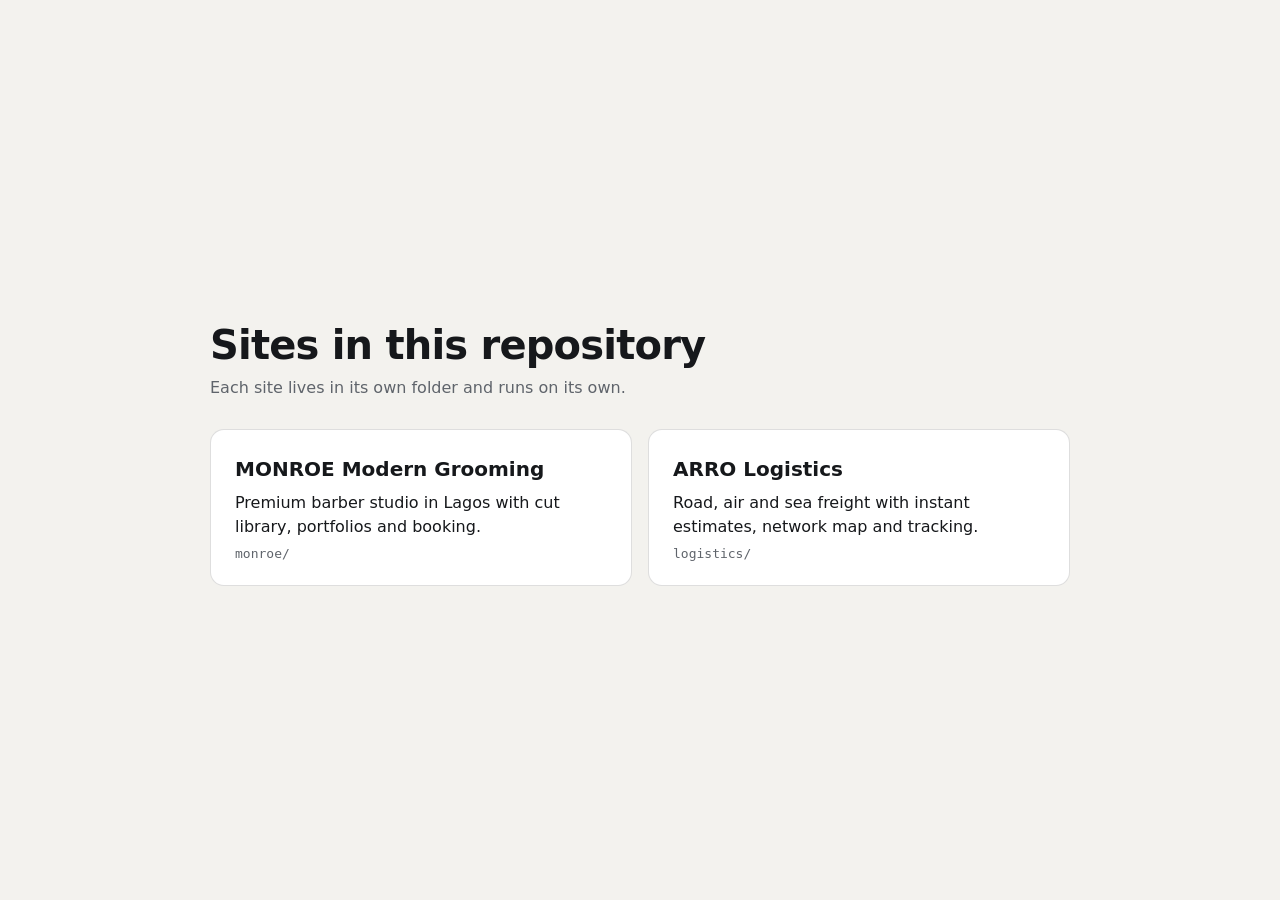
==== commit 888370b8: "Put each site in its own folder Move MONROE Modern Grooming into monroe/ alongside logistics/ (ARRO " ====
--- a/index.html
+++ b/index.html
@@ -3,272 +3,34 @@
 <head>
   <meta charset="utf-8" />
   <meta name="viewport" content="width=device-width, initial-scale=1" />
-  <title>MONROE · Modern Grooming</title>
-  <meta name="description" content="MONROE is a modern grooming studio in Lagos. Signature tapers, texture crops and classic cuts, made with an uncommon standard." />
-  <meta name="theme-color" content="#EAE7E1" />
-  <link rel="preconnect" href="https://fonts.googleapis.com" />
-  <link rel="preconnect" href="https://fonts.gstatic.com" crossorigin />
-  <link href="https://fonts.googleapis.com/css2?family=Cormorant+Garamond:ital,wght@0,400;0,500;0,600;1,400;1,500&family=Manrope:wght@400;500;600;700&display=swap" rel="stylesheet" />
-  <link rel="preload" as="image" href="assets/media/studio-1600.webp" imagesrcset="assets/media/studio-960.webp 960w, assets/media/studio-1600.webp 1600w, assets/media/studio-2400.webp 2400w" imagesizes="(max-width: 860px) 100vw, 84vw" />
-  <link rel="stylesheet" href="css/monroe.css" />
-  <script>document.documentElement.classList.add("js")</script>
+  <title>Site Index</title>
+  <meta name="description" content="Two websites in this repository: MONROE Modern Grooming and ARRO Logistics." />
+  <style>
+    :root { --bg: #F3F2EE; --fg: #16181B; --muted: #5F646B; --line: rgba(22, 24, 27, .14); --card: #FFFFFF; }
+    @media (prefers-color-scheme: dark) { :root { --bg: #111315; --fg: #EEF0F2; --muted: #9AA1A9; --line: rgba(238, 240, 242, .14); --card: #1A1D20; color-scheme: dark; } }
+    * { box-sizing: border-box; }
+    body { margin: 0; min-height: 100vh; background: var(--bg); color: var(--fg); font: 16px/1.55 system-ui, -apple-system, "Segoe UI", Roboto, sans-serif; display: grid; place-items: center; padding: 32px max(16px, 4vw); }
+    main { width: 100%; max-width: 860px; display: grid; gap: 28px; }
+    h1 { margin: 0; font-size: clamp(28px, 4vw, 40px); letter-spacing: -.02em; }
+    p { margin: 0; color: var(--muted); }
+    ul { list-style: none; margin: 0; padding: 0; display: grid; grid-template-columns: repeat(auto-fit, minmax(260px, 1fr)); gap: 16px; }
+    a { display: grid; gap: 6px; height: 100%; padding: 24px; border: 1px solid var(--line); border-radius: 14px; background: var(--card); color: inherit; text-decoration: none; transition: border-color .2s, transform .2s; }
+    a:hover, a:focus-visible { border-color: var(--fg); transform: translateY(-2px); }
+    a:focus-visible { outline: 2px solid var(--fg); outline-offset: 3px; }
+    strong { font-size: 20px; }
+    code { font: 13px ui-monospace, Menlo, monospace; color: var(--muted); }
+  </style>
 </head>
 <body>
-  <a class="skip" href="#main">Skip to content</a>
-
-  <!-- ===================== NAVIGATION ===================== -->
-  <header class="nav" id="nav">
-    <div class="nav__inner">
-      <a class="brand" href="#top" aria-label="MONROE Modern Grooming, back to top">
-        <span class="brand__mono" aria-hidden="true">M</span>
-        <span class="brand__rule" aria-hidden="true"></span>
-        <span class="brand__text">
-          <span class="brand__name">MONROE</span>
-          <span class="brand__sub">Modern Grooming</span>
-        </span>
-      </a>
-
-      <nav class="nav__links" aria-label="Primary">
-        <a href="#studio" data-nav="studio">Studio</a>
-        <a href="#cuts" data-nav="cuts">The cuts</a>
-        <a href="#people" data-nav="people">Our people</a>
-      </nav>
-
-      <div class="nav__actions">
-        <a class="cta" href="#book" data-nav="book">
-          <span class="cta__label"><span class="cta__long">Book appointment</span><span class="cta__short">Book</span></span>
-          <span class="cta__arrow" aria-hidden="true"><svg viewBox="0 0 24 24"><path d="M7 17 17 7M9 7h8v8" /></svg></span>
-        </a>
-        <button class="menu-btn" id="menuBtn" aria-expanded="false" aria-controls="menu" aria-label="Open menu">
-          <span aria-hidden="true"><i></i><i></i></span>
-        </button>
-      </div>
-    </div>
-  </header>
-
-  <!-- mobile menu -->
-  <div class="menu" id="menu" role="dialog" aria-modal="true" aria-label="Menu" hidden>
-    <div class="menu__inner">
-      <ol class="menu__links">
-        <li><a href="#studio"><span>01</span>Studio</a></li>
-        <li><a href="#cuts"><span>02</span>The cuts</a></li>
-        <li><a href="#process"><span>03</span>The process</a></li>
-        <li><a href="#people"><span>04</span>Our people</a></li>
-        <li><a href="#book"><span>05</span><em>Book appointment</em></a></li>
-      </ol>
-      <div class="menu__foot">
-        <div><p class="label">Opening hours</p><ul class="hours" data-hours></ul></div>
-        <div><p class="label">Location</p><p data-location></p></div>
-      </div>
-    </div>
-  </div>
-
-  <main id="main">
-    <!-- ===================== HERO ===================== -->
-    <section class="hero" id="studio" data-section="studio" aria-labelledby="heroTitle">
-      <span id="top" class="anchor"></span>
-      <div class="hero__stage">
-        <figure class="hero__studio" id="heroStudio">
-          <img class="hero__img"
-               src="assets/media/studio-1600.webp"
-               srcset="assets/media/studio-960.webp 960w, assets/media/studio-1600.webp 1600w, assets/media/studio-2400.webp 2400w"
-               sizes="(max-width: 860px) 100vw, 84vw"
-               alt="A quiet, warmly lit barber studio with round mirrors, leather chairs and a long marble counter"
-               width="2400" height="1472" fetchpriority="high" />
-          <!-- A video is added here when MONROE.heroVideo.src is set in js/data.js -->
-          <div class="hero__shade" aria-hidden="true"></div>
-        </figure>
-
-        <div class="hero__copy">
-          <h1 id="heroTitle" class="hero__title">
-            <span class="ln"><span>An everyday ritual.</span></span>
-            <span class="ln"><span>An uncommon standard.</span></span>
-          </h1>
-          <a class="textlink textlink--light hero__link" href="#cuts">Discover your next look <svg viewBox="0 0 24 24" aria-hidden="true"><path d="M7 17 17 7M9 7h8v8" /></svg></a>
-        </div>
-
-        <figure class="hero__portrait reveal">
-          <div class="hero__portrait-frame">
-            <img src="assets/media/portrait-800.webp"
-                 srcset="assets/media/portrait-480.webp 480w, assets/media/portrait-800.webp 800w, assets/media/portrait-1200.webp 1200w"
-                 sizes="(max-width: 860px) 42vw, 24vw"
-                 alt="Portrait of a client in profile light, with a crisp short cut and sharp line"
-                 width="1200" height="1800" />
-          </div>
-          <figcaption class="label">The signature <span aria-hidden="true">/</span> 45 min</figcaption>
-        </figure>
-      </div>
-    </section>
-
-    <!-- ===================== CUT LIBRARY ===================== -->
-    <section class="library" id="cuts" data-section="cuts" aria-labelledby="libTitle">
-      <div class="wrap library__head">
-        <div>
-          <p class="label reveal">01 <span aria-hidden="true">/</span> The cut library</p>
-          <h2 id="libTitle" class="library__title reveal">Less ordinary.<br />More you.</h2>
-        </div>
-        <p class="library__intro reveal">A curated library of modern classics and contemporary shapes. Refined cuts that fit your look, your rhythm, your next move.</p>
-      </div>
-
-      <div class="wrap">
-        <div class="gallery reveal" id="gallery" role="group" aria-roledescription="gallery" aria-label="Haircut styles">
-          <div class="gallery__track" id="galleryTrack"><!-- rendered from data.js --></div>
-        </div>
-        <div class="gallery__nav" aria-hidden="false">
-          <p class="gallery__count"><span id="galleryIndex">01</span> / <span id="galleryTotal">03</span></p>
-          <div class="gallery__dots" id="galleryDots" role="group" aria-label="Choose a style"></div>
-        </div>
-      </div>
-    </section>
-
-    <!-- ===================== PROCESS ===================== -->
-    <section class="process" id="process" data-section="cuts" aria-labelledby="processTitle">
-      <div class="process__media" id="processMedia" aria-hidden="true"><!-- images rendered from data.js --></div>
-      <div class="process__shade" aria-hidden="true"></div>
-      <div class="wrap process__inner">
-        <h2 id="processTitle" class="process__title reveal">Time well spent.</h2>
-        <ol class="steps" id="steps"><!-- rendered from data.js --></ol>
-      </div>
-    </section>
-
-    <!-- ===================== PEOPLE ===================== -->
-    <section class="people" id="people" data-section="people" aria-labelledby="peopleTitle">
-      <div class="wrap people__head">
-        <div>
-          <p class="label reveal">02 <span aria-hidden="true">/</span> Our people</p>
-          <h2 id="peopleTitle" class="people__title reveal">Steady hands,<br /><em>quiet confidence.</em></h2>
-        </div>
-        <p class="people__intro reveal">Two barbers, one standard. Every appointment is cut start to finish by the same person.</p>
-      </div>
-      <div class="wrap">
-        <figure class="people__photo reveal" id="teamPhoto"></figure>
-        <ul class="roster" id="roster"><!-- rendered from data.js --></ul>
-      </div>
-    </section>
-
-    <!-- ===================== BOOKING ===================== -->
-    <section class="book" id="book" data-section="book" aria-labelledby="bookTitle">
-      <div class="wrap book__grid">
-        <div class="book__head">
-          <p class="label reveal">03 <span aria-hidden="true">/</span> Reserve</p>
-          <h2 id="bookTitle" class="book__title reveal">Your next chapter,<br />in the chair.</h2>
-          <p class="book__note reveal">Times follow our opening hours. The studio confirms every request personally.</p>
-        </div>
-
-        <div class="book__panel">
-          <form class="bform" id="bookForm" novalidate>
-            <div class="bform__row">
-              <div class="field" data-field="service">
-                <label for="fService" class="label">Service</label>
-                <div class="select"><select id="fService" name="service" required><option value="">Choose a service</option></select></div>
-                <p class="field__err" id="eService"></p>
-              </div>
-              <div class="field" data-field="barber">
-                <label for="fBarber" class="label">Barber</label>
-                <div class="select"><select id="fBarber" name="barber" required><option value="">Choose a barber</option><option value="any">Any barber</option></select></div>
-                <p class="field__err" id="eBarber"></p>
-              </div>
-              <div class="field" data-field="date">
-                <label for="fDate" class="label">Day</label>
-                <input type="date" id="fDate" name="date" required class="input" />
-                <p class="field__err" id="eDate"></p>
-              </div>
-              <div class="field" data-field="time">
-                <label for="fTime" class="label">Time</label>
-                <div class="select"><select id="fTime" name="time" required disabled><option value="">Select a day first</option></select></div>
-                <p class="field__err" id="eTime"></p>
-              </div>
-            </div>
-            <div class="bform__row bform__row--two">
-              <div class="field" data-field="name">
-                <label for="fName" class="label">Your name</label>
-                <input type="text" id="fName" name="name" autocomplete="name" required class="input" />
-                <p class="field__err" id="eName"></p>
-              </div>
-              <div class="field" data-field="phone">
-                <label for="fPhone" class="label">Phone</label>
-                <input type="tel" id="fPhone" name="phone" autocomplete="tel" inputmode="tel" required class="input" />
-                <p class="field__err" id="ePhone"></p>
-              </div>
-            </div>
-
-            <div class="bform__foot">
-              <dl class="tally" aria-live="polite">
-                <div><dt class="label">Duration</dt><dd id="tDuration">0 min</dd></div>
-                <div><dt class="label">Total</dt><dd id="tTotal">₦0</dd></div>
-              </dl>
-              <button type="submit" class="cta cta--lg">
-                <span class="cta__label">Reserve your visit</span>
-                <span class="cta__arrow" aria-hidden="true"><svg viewBox="0 0 24 24"><path d="M7 17 17 7M9 7h8v8" /></svg></span>
-              </button>
-            </div>
-            <p class="bform__status" id="formStatus" role="status" aria-live="polite"></p>
-          </form>
-
-          <div class="confirm" id="confirm" hidden tabindex="-1" aria-labelledby="confirmTitle">
-            <p class="confirm__flag label">Demo confirmation</p>
-            <h3 id="confirmTitle" class="confirm__title">Thank you, <em id="cName"></em>.</h3>
-            <p class="confirm__warn"><strong>No appointment has been submitted.</strong> This website is not connected to a booking system yet, so nothing was sent to the studio. Below is what would be requested.</p>
-            <dl class="confirm__list" id="cList"></dl>
-            <button type="button" class="textlink" id="restart">Start a new request</button>
-          </div>
-        </div>
-      </div>
-    </section>
+  <main>
+    <header>
+      <h1>Sites in this repository</h1>
+      <p>Each site lives in its own folder and runs on its own.</p>
+    </header>
+    <ul>
+      <li><a href="monroe/index.html"><strong>MONROE Modern Grooming</strong><span>Premium barber studio in Lagos with cut library, portfolios and booking.</span><code>monroe/</code></a></li>
+      <li><a href="logistics/index.html"><strong>ARRO Logistics</strong><span>Road, air and sea freight with instant estimates, network map and tracking.</span><code>logistics/</code></a></li>
+    </ul>
   </main>
-
-  <!-- ===================== FOOTER ===================== -->
-  <footer class="footer">
-    <div class="wrap footer__inner">
-      <a class="brand brand--light" href="#top" aria-label="MONROE Modern Grooming, back to top">
-        <span class="brand__mono" aria-hidden="true">M</span>
-        <span class="brand__rule" aria-hidden="true"></span>
-        <span class="brand__text"><span class="brand__name">MONROE</span><span class="brand__sub">Modern Grooming</span></span>
-      </a>
-      <span class="footer__line" aria-hidden="true"></span>
-      <div class="footer__col">
-        <p class="label">Opening hours</p>
-        <ul class="hours" data-hours></ul>
-      </div>
-      <div class="footer__col">
-        <p class="label">Location</p>
-        <p data-location></p>
-        <p data-contact></p>
-      </div>
-      <ul class="footer__social" id="social" aria-label="Social media"></ul>
-    </div>
-    <div class="wrap footer__base">
-      <p>© <span id="year"></span> MONROE Modern Grooming</p>
-      <a href="#top" class="textlink textlink--light">Back to top</a>
-    </div>
-  </footer>
-
-  <!-- ===================== PORTFOLIO OVERLAY ===================== -->
-  <dialog class="folio" id="folio" aria-labelledby="folioName">
-    <div class="folio__inner">
-      <header class="folio__head">
-        <div>
-          <p class="label" id="folioRole"></p>
-          <h2 class="folio__name" id="folioName"></h2>
-        </div>
-        <button class="folio__close" id="folioClose" aria-label="Close portfolio"><svg viewBox="0 0 24 24" aria-hidden="true"><path d="M6 6l12 12M18 6 6 18" /></svg></button>
-      </header>
-      <div class="folio__body">
-        <div class="folio__text">
-          <p class="folio__bio" id="folioBio"></p>
-          <p class="label">Specialties</p>
-          <p class="folio__spec" id="folioSpec"></p>
-          <button class="cta" id="folioBook">
-            <span class="cta__label" id="folioBookLabel">Book</span>
-            <span class="cta__arrow" aria-hidden="true"><svg viewBox="0 0 24 24"><path d="M7 17 17 7M9 7h8v8" /></svg></span>
-          </button>
-        </div>
-        <div class="folio__work" id="folioWork" tabindex="0" aria-label="Portfolio photos"></div>
-      </div>
-    </div>
-  </dialog>
-
-  <script src="js/data.js"></script>
-  <script src="js/main.js"></script>
 </body>
 </html>
